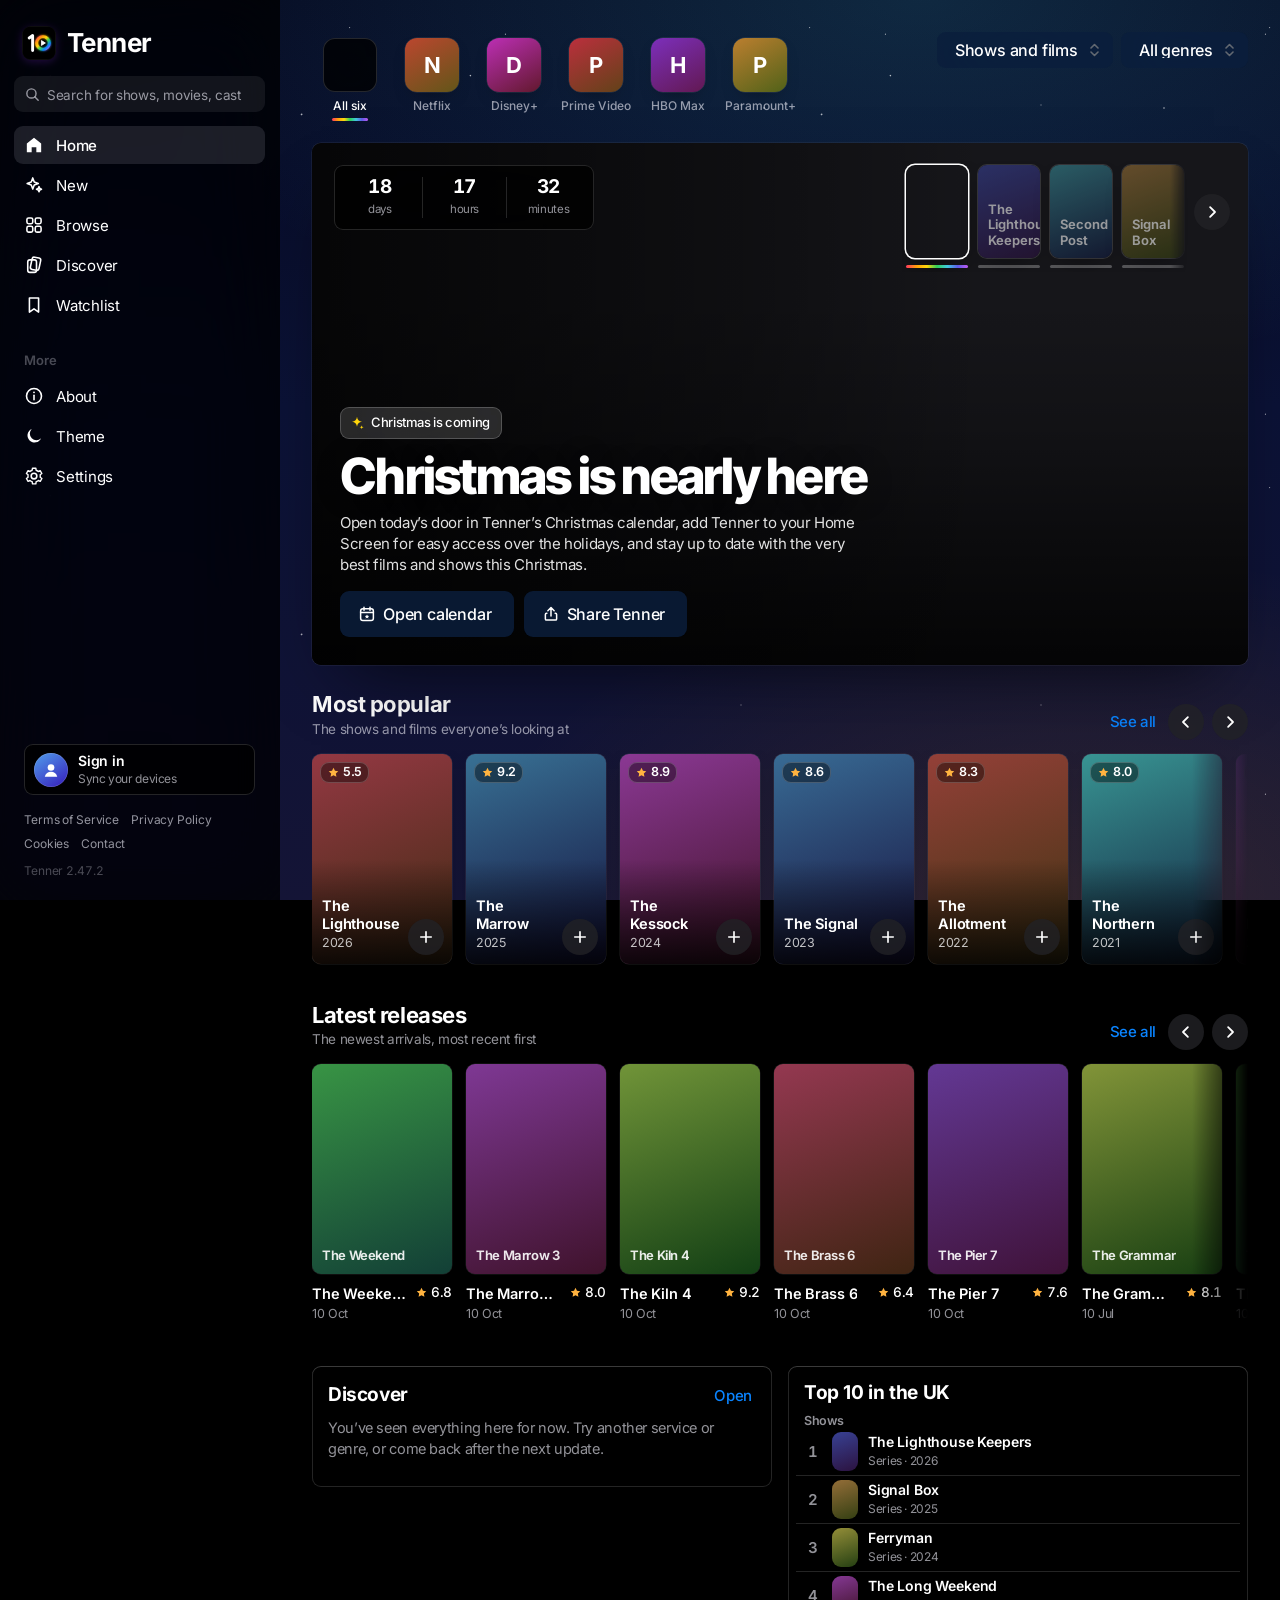
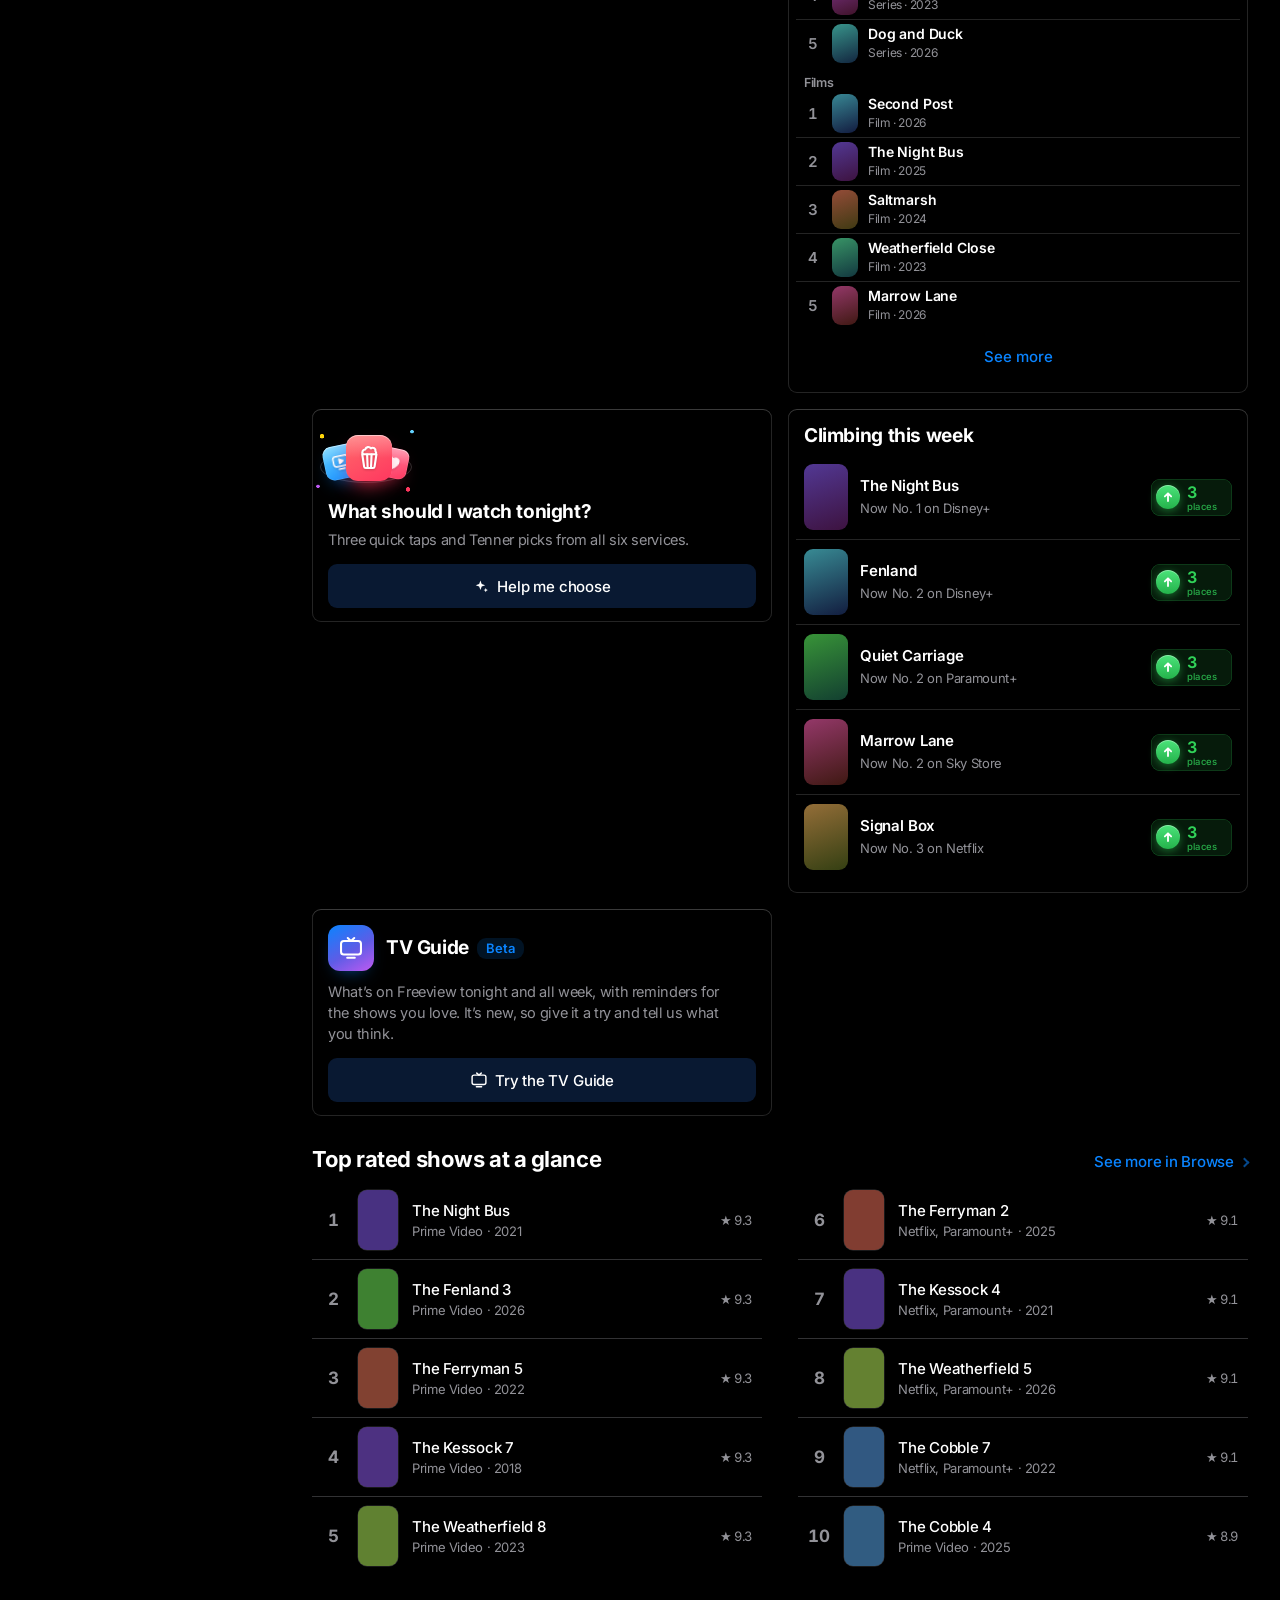
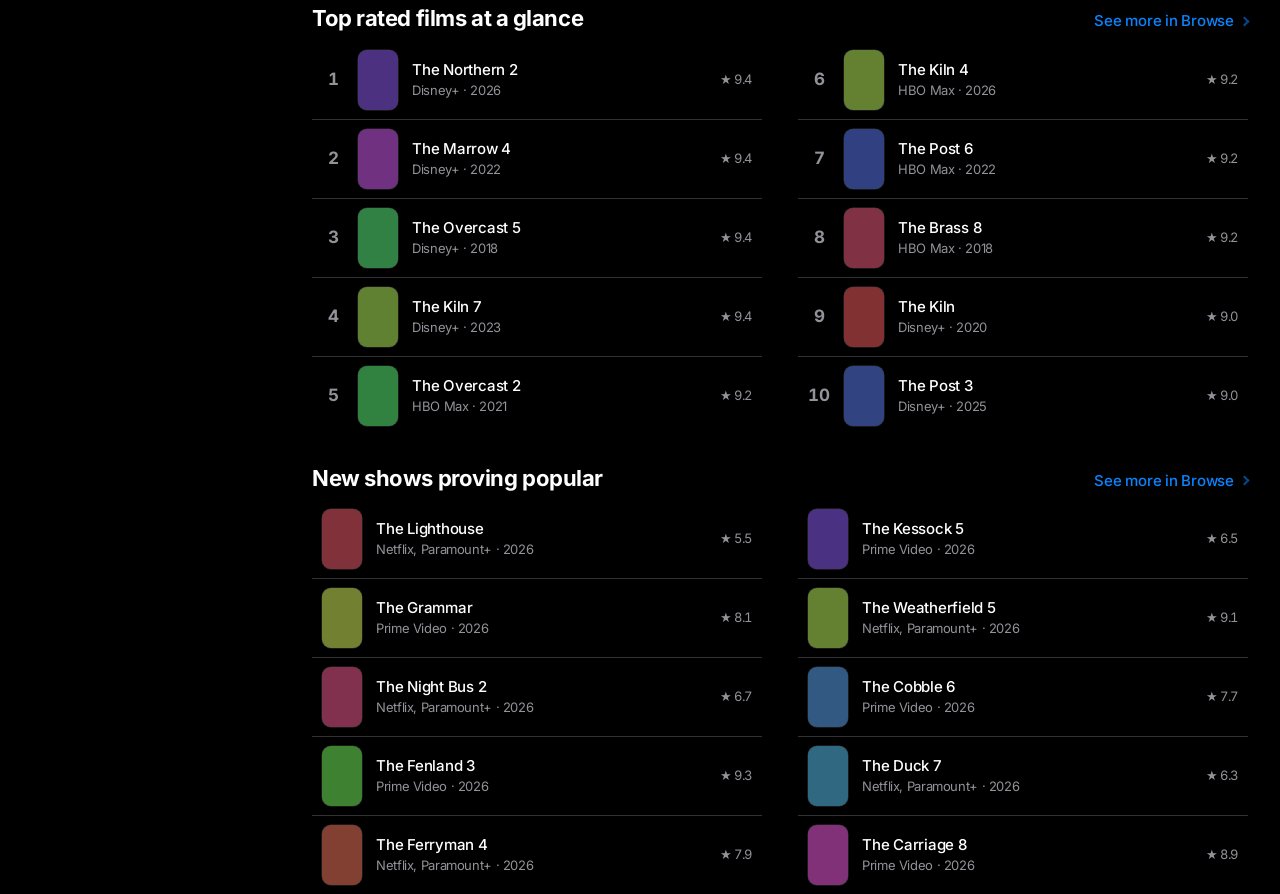
==== site/index.html @ f2df8041 "New shows proving popular: no rank numbers, since it isn't a Top 10 (2.47.2) Co-Authored-By: Claude " ====
<!doctype html>
<html lang="en-GB">
<head>
  <meta charset="utf-8">
  <meta name="viewport" content="width=device-width, initial-scale=1, viewport-fit=cover">
  <title>Tenner</title>
  <meta name="description" content="The UK's top 10 shows and films right now on Netflix, Disney+, Prime Video, HBO Max, Paramount+ and Apple TV. Updated every hour.">
  <meta name="theme-color" content="#ffffff" media="(prefers-color-scheme: light)">
  <meta name="theme-color" content="#000000" media="(prefers-color-scheme: dark)">
  <link rel="icon" href="favicon.ico" sizes="48x48">
  <link rel="icon" href="icon-96.png" type="image/png" sizes="96x96">
  <link rel="icon" href="favicon.svg" type="image/svg+xml">
  <link rel="apple-touch-icon" href="apple-touch-icon.png">
  <link rel="manifest" href="manifest.webmanifest">
  <link rel="search" type="application/opensearchdescription+xml" title="Tenner" href="opensearch.xml">
  <!-- pages start loading as you point at a link (Chrome and Edge): just the page, nothing runs until you click -->
  <script type="speculationrules">{"prefetch":[{"source":"document","where":{"and":[{"href_matches":"/*"},{"not":{"href_matches":"/t/*"}},{"not":{"selector_matches":"[target], [download]"}}]},"eagerness":"moderate"}]}</script>
  <meta name="apple-mobile-web-app-title" content="Tenner">
  <meta name="apple-mobile-web-app-capable" content="yes">
  <meta name="mobile-web-app-capable" content="yes">
  <meta name="apple-mobile-web-app-status-bar-style" content="black-translucent">
  <link rel="preconnect" href="https://image.tmdb.org">
  <link rel="preconnect" href="https://tenner-api.danseacroft.workers.dev" crossorigin>
  <script>/* Apple devices draw Tenner in their own San Francisco, so Inter is fetched early only everywhere else */
  if(!/Mac|iPhone|iPad|iPod/.test(navigator.platform))["inter-latin","inter-tight-latin"].forEach(function(f){var l=document.createElement("link");l.rel="preload";l.as="font";l.type="font/woff2";l.crossOrigin="";l.href="fonts/"+f+".woff2";document.head.appendChild(l)});</script>

  <!-- Link previews in WhatsApp, iMessage, Messenger etc. -->
  <meta property="og:type" content="website">
  <meta property="og:site_name" content="Tenner">
  <meta property="og:title" content="Tenner: your top ten, every hour">
  <meta property="og:description" content="The UK's top 10 shows and films on Netflix, Disney+, Prime Video, HBO Max, Paramount+ and Apple TV.">
  <meta property="og:url" content="https://tenner.stream/">
  <meta property="og:image" content="https://tenner.stream/og.jpg">
  <meta property="og:image:width" content="1200">
  <meta property="og:image:height" content="630">
  <meta name="twitter:card" content="summary_large_image">

  <script>/* Night is the default; Day or Auto only when chosen */
  function tnTheme(t){var r=document.documentElement;if(t==="auto")r.removeAttribute("data-theme");else r.setAttribute("data-theme",t);
    var c=t==="auto"?null:(t==="light"?"#ffffff":"#000000");document.querySelectorAll('meta[name="theme-color"]').forEach(function(m){if(!m.dataset.c)m.dataset.c=m.content;m.content=c||m.dataset.c;});}
  try{var a=JSON.parse(localStorage.getItem("tenner-account")||"null");if(a&&!a.picture&&a.hue!=null&&a.hue!=210)document.documentElement.style.setProperty("--menu","hsl("+a.hue+" 72% 56%)")}catch(e){}
  try{var t=localStorage.getItem("tenner-theme");tnTheme(t==="light"||t==="auto"?t:"dark")}catch(e){tnTheme("dark")}
  try{if(!(JSON.parse(localStorage.getItem("tenner-settings")||"{}").anim)||matchMedia("(prefers-reduced-motion: reduce)").matches)document.documentElement.classList.add("still")}catch(e){document.documentElement.classList.add("still")}
  addEventListener("pagereveal",function(e){if(e.viewTransition&&document.documentElement.classList.contains("still")){e.viewTransition.ready.catch(function(){});e.viewTransition.skipTransition()}});</script>
  <link rel="stylesheet" href="styles.css?v=2.47.2">
  <link rel="stylesheet" href="home.css?v=2.47.2">
  <link rel="stylesheet" href="advent.css?v=2.47.2">
</head>
<body class="home">
  <a class="skip" href="#main">Skip to the page</a>

  <!-- the bar at the top: the logo, the tabs (a floating bar at the bottom on phones) and the round button -->
  <div class="top-row">
    <div class="top-brand">
      <a class="lt-logo" href="./" aria-label="Tenner, home"><img src="logo.svg" alt="" width="36" height="36"></a>
      <span class="brand-name">Tenner</span>
    </div>
    <nav class="tabbar" aria-label="Pages"><div class="tabs" role="tablist" id="tabs"><span class="tab-ind" id="tabInd" aria-hidden="true"></span>
      <button type="button" role="tab" data-tab="home" aria-selected="true" tabindex="0">
        <svg class="i-o" viewBox="0 0 24 24" aria-hidden="true"><path d="M4 10.4 12 4l8 6.4V20h-5v-5.6H9V20H4z"/></svg>
        <svg class="i-f" viewBox="0 0 24 24" aria-hidden="true"><path class="solid" d="M3.4 10.2 12 3.3l8.6 6.9V20.6h-5.8v-5.8H9.2v5.8H3.4z"/></svg>
        <span>Home</span></button>
      <button type="button" role="tab" data-tab="new" aria-selected="false" tabindex="-1">
        <svg class="i-o" viewBox="0 0 24 24" aria-hidden="true"><path d="M10.5 3.5l1.8 4.9 4.9 1.8-4.9 1.8-1.8 4.9-1.8-4.9-4.9-1.8 4.9-1.8z"/><path d="M18 14l.9 2.1L21 17l-2.1.9L18 20l-.9-2.1L15 17l2.1-.9z"/></svg>
        <svg class="i-f" viewBox="0 0 24 24" aria-hidden="true"><path class="solid" d="M10.5 2.5l2.1 5.4 5.4 2.1-5.4 2.1-2.1 5.4-2.1-5.4L3 10l5.4-2.1z"/><path class="solid" d="M18 13.5l1.1 2.4 2.4 1.1-2.4 1.1L18 20.5l-1.1-2.4-2.4-1.1 2.4-1.1z"/></svg>
        <span>New</span></button>
      <button type="button" role="tab" data-tab="browse" aria-selected="false" tabindex="-1">
        <svg class="i-o" viewBox="0 0 24 24" aria-hidden="true"><rect x="3.5" y="3.5" width="7" height="7" rx="2"/><rect x="13.5" y="3.5" width="7" height="7" rx="2"/><rect x="3.5" y="13.5" width="7" height="7" rx="2"/><rect x="13.5" y="13.5" width="7" height="7" rx="2"/></svg>
        <svg class="i-f" viewBox="0 0 24 24" aria-hidden="true"><rect class="solid" x="3" y="3" width="8" height="8" rx="2.2"/><rect class="solid" x="13" y="3" width="8" height="8" rx="2.2"/><rect class="solid" x="3" y="13" width="8" height="8" rx="2.2"/><rect class="solid" x="13" y="13" width="8" height="8" rx="2.2"/></svg>
        <span>Browse</span></button>
      <button type="button" role="tab" data-tab="discover" aria-selected="false" tabindex="-1">
        <svg class="i-o" viewBox="0 0 24 24" aria-hidden="true"><rect x="8.6" y="3" width="10.5" height="15" rx="2.6" transform="rotate(12 13.85 10.5)"/><rect x="4.5" y="5.8" width="10.5" height="15" rx="2.6"/></svg>
        <svg class="i-f" viewBox="0 0 24 24" aria-hidden="true"><rect class="solid" x="8.6" y="3" width="10.5" height="15" rx="2.6" transform="rotate(12 13.85 10.5)" opacity=".45"/><rect class="solid" x="4.2" y="5.5" width="11" height="15.6" rx="2.8"/></svg>
        <span>Discover</span></button>
      <button type="button" role="tab" data-tab="watchlist" aria-selected="false" tabindex="-1">
        <svg class="i-o" viewBox="0 0 24 24" aria-hidden="true"><path d="M6.5 3.5h11v17L12 16.6 6.5 20.5z"/></svg>
        <svg class="i-f" viewBox="0 0 24 24" aria-hidden="true"><path class="solid" d="M6 3h12v18.4l-6-4.2-6 4.2z"/></svg>
        <span>Watchlist</span></button>
    </div></nav>
    <h2 class="side-h" id="sideMore">More</h2>
    <a class="side-about" href="about.html"><svg viewBox="0 0 24 24" aria-hidden="true"><circle cx="12" cy="12" r="9" fill="none" stroke="currentColor" stroke-width="1.9"/><path d="M12 11v5.5" fill="none" stroke="currentColor" stroke-width="1.9" stroke-linecap="round"/><circle cx="12" cy="7.6" r="1.1" fill="currentColor"/></svg><span>About</span></a>
    <div class="top-act">
      <a class="tb-btn tb-about tb-settings" href="settings.html" aria-label="Settings" title="Settings"><svg viewBox="0 0 24 24" aria-hidden="true"><path d="M12 8.6a3.4 3.4 0 1 0 0 6.8 3.4 3.4 0 0 0 0-6.8z" fill="none" stroke="currentColor" stroke-width="1.9"/><path d="M19.4 13.5a7.6 7.6 0 0 0 0-3l2-1.5-2-3.4-2.3 1a7.6 7.6 0 0 0-2.6-1.5L14.2 2.6h-4l-.4 2.5A7.6 7.6 0 0 0 7.2 6.6l-2.3-1-2 3.4 2 1.5a7.6 7.6 0 0 0 0 3l-2 1.5 2 3.4 2.3-1a7.6 7.6 0 0 0 2.6 1.5l.4 2.5h4l.4-2.5a7.6 7.6 0 0 0 2.6-1.5l2.3 1 2-3.4z" fill="none" stroke="currentColor" stroke-width="1.7" stroke-linejoin="round"/></svg></a>
      <a class="tb-btn tb-about" href="about.html" aria-label="About Tenner" title="About"><svg viewBox="0 0 24 24" aria-hidden="true"><circle cx="12" cy="12" r="9" fill="none" stroke="currentColor" stroke-width="2"/><path d="M12 11v5.5" stroke="currentColor" stroke-width="2.2" stroke-linecap="round"/><circle cx="12" cy="7.6" r="1.3" fill="currentColor"/></svg></a>
      <button type="button" class="tb-btn" id="thBtn" aria-haspopup="menu" aria-controls="thPop" aria-expanded="false" aria-label="Theme" title="Theme"><span id="thIc" style="display:contents"></span></button>
    </div>
    <a class="side-about side-settings" href="settings.html"><svg viewBox="0 0 24 24" aria-hidden="true"><path d="M12 8.6a3.4 3.4 0 1 0 0 6.8 3.4 3.4 0 0 0 0-6.8z" fill="none" stroke="currentColor" stroke-width="1.9"/><path d="M19.4 13.5a7.6 7.6 0 0 0 0-3l2-1.5-2-3.4-2.3 1a7.6 7.6 0 0 0-2.6-1.5L14.2 2.6h-4l-.4 2.5A7.6 7.6 0 0 0 7.2 6.6l-2.3-1-2 3.4 2 1.5a7.6 7.6 0 0 0 0 3l-2 1.5 2 3.4 2.3-1a7.6 7.6 0 0 0 2.6 1.5l.4 2.5h4l.4-2.5a7.6 7.6 0 0 0 2.6-1.5l2.3 1 2-3.4z" fill="none" stroke="currentColor" stroke-width="1.7" stroke-linejoin="round"/></svg><span>Settings</span></a>
    <div class="side-links" aria-label="Site information">
      <a class="side-link" href="legal.html#terms">Terms of Service</a>
      <a class="side-link" href="legal.html#privacy">Privacy Policy</a>
      <a class="side-link" href="legal.html#cookies">Cookies</a>
      <a class="side-link" href="contact.html">Contact</a>
      <span class="side-ver">Tenner 2.47.2</span>
    </div>
  </div>

  <div class="tb-pop th-pop" id="thPop" role="menu" aria-labelledby="thH" popover>
    <div class="tb-head"><h2 id="thH">Theme</h2></div>
    <div class="th-list"><button type="button" role="menuitemradio" data-mode="auto" aria-checked="false"><i><svg viewBox="0 0 24 24" aria-hidden="true"><circle cx="12" cy="12" r="8.6" fill="none" stroke="currentColor" stroke-width="2.2"/><path d="M12 3.4a8.6 8.6 0 0 1 0 17.2z" fill="currentColor"/></svg></i><span><b>Auto</b><small>Follows your device</small></span><em aria-hidden="true"></em></button><button type="button" role="menuitemradio" data-mode="light" aria-checked="false"><i><svg class="ic-sun" viewBox="0 0 24 24" fill="none" stroke="currentColor" stroke-width="2.3" stroke-linecap="round" aria-hidden="true"><circle cx="12" cy="12" r="4.2"/><path d="M12 2v2.4M12 19.6V22M4.2 4.2l1.7 1.7M18.1 18.1l1.7 1.7M2 12h2.4M19.6 12H22M4.2 19.8l1.7-1.7M18.1 5.9l1.7-1.7"/></svg></i><span><b>Day</b><small>Light all the time</small></span><em aria-hidden="true"></em></button><button type="button" role="menuitemradio" data-mode="dark" aria-checked="false"><i><svg class="ic-moon" viewBox="0 0 24 24" fill="currentColor" aria-hidden="true"><path d="M20.5 14.7A8.5 8.5 0 1 1 9.3 3.5a7 7 0 0 0 11.2 11.2Z"/></svg></i><span><b>Night</b><small>Dark all the time</small></span><em aria-hidden="true"></em></button></div>
  </div>


  <main id="main" class="bx" tabindex="-1">
    <!-- the artwork's colours run on under the sidebar (Apple's background extension) and glow softly behind the page -->
    <div class="bd-ext" id="bdExt" aria-hidden="true"></div>
    <div class="bx-amb" id="bxAmb" aria-hidden="true"></div>
    <header class="bx-hd">
      <h1 class="bx-h">Home</h1>
      <nav class="bx-rail" id="bxRail" aria-label="Services"></nav>
      <div class="bx-dds">
        <label class="dd dd-kind" id="bxKindDD" data-filter="Shows or films"><span class="dd-l" id="bxKindL">Shows and films</span><span class="dd-chev" aria-hidden="true"></span>
          <select id="bxKind" aria-label="Shows, films or both"><option value="both">Shows and films</option><option value="tv">Shows</option><option value="movie">Films</option></select></label>
        <label class="dd dd-kind" id="bxGenDD" data-filter="Genre"><span class="dd-l" id="bxGenL">All genres</span><span class="dd-chev" aria-hidden="true"></span>
          <select id="bxGen" aria-label="Genre"><option value="">All genres</option></select></label>
      </div>
    </header>
    <div class="bx-grid">
      <div class="bx-main" id="bxMain">
        <section class="bx-hero sk" id="bxHero" aria-roledescription="carousel" aria-label="Top of the charts"></section>
        <div id="bxRows"><div class="bx-sk-row" aria-hidden="true"><i></i><i></i><i></i></div></div>
      </div>
      <aside class="bx-side" id="bxSide" aria-label="For you"></aside>
    </div>
  </main>

  <div id="toast" class="toast" role="status" aria-live="polite" hidden></div>

  <script src="shell.js?v=2.47.2" defer></script>
  <script src="links.js?v=2.47.2" defer></script>
  <script src="sheet.js?v=2.47.2" defer></script>
  <script src="person.js?v=2.47.2" defer></script>
  <script src="tonight.js?v=2.47.2" defer></script>
  <script src="advent.js?v=2.47.2" defer></script>
  <script src="home.js?v=2.47.2" defer></script>
</body>
</html>
---- site/styles.css ----
/* Tenner: one stylesheet for every page (Browse and About add their own on top).
   Apple's feel throughout: San Francisco (Inter where it's missing), bold large titles, Liquid Glass bars, one pill
   button family, posters shown whole, and neon rainbow ranks. Nothing animates at rest, so an idle page costs nothing. */

/* ============================================================ tokens */
@font-face { font-family: "Inter"; font-style: normal; font-weight: 100 900; font-display: swap; src: url(fonts/inter-latin.woff2) format("woff2"); }
@font-face { font-family: "Inter Tight"; font-style: normal; font-weight: 100 900; font-display: swap; src: url(fonts/inter-tight-latin.woff2) format("woff2"); }

:root {
  --bg: #ffffff; --bg2: #f2f2f7; --card: #ffffff;
  --fill: rgba(120, 120, 128, .12); --fill-strong: rgba(120, 120, 128, .2);
  --label: #000000; --label2: rgba(60, 60, 67, .62); --label3: rgba(60, 60, 67, .36); --sep: rgba(60, 60, 67, .2);
  --accent: #007aff; --green: #28a745; --gold: #c27c00;
  --shadow: 0 10px 30px rgba(0, 0, 0, .14), 0 2px 6px rgba(0, 0, 0, .08);
  --cover-shadow: 0 0 0 .5px rgba(0, 0, 0, .1), 0 6px 18px -8px rgba(0, 0, 0, .3);
  /* the neon ranks */
  --num-glass: rgba(255, 255, 255, .4); --num-glass-top: rgba(255, 255, 255, .62); --aura: .32; --core: .95;
  /* the glass shell and the wash of colour behind every page */
  --amb1: rgba(0, 122, 255, .11); --amb2: rgba(255, 55, 95, .07); --amb3: rgba(191, 90, 242, .07);
  --glass: rgba(255, 255, 255, .64);
  --pill: rgba(118, 118, 128, .14);
  --ease-spring: cubic-bezier(.3, 1.25, .4, 1); --ease-out: cubic-bezier(.2, .8, .2, 1);

  --font: -apple-system, BlinkMacSystemFont, "SF Pro Text", "Inter", "Segoe UI", Roboto, "Helvetica Neue", Arial, sans-serif;
  --font-display: -apple-system, BlinkMacSystemFont, "SF Pro Display", "Inter Tight", "Inter", "Segoe UI", Roboto, "Helvetica Neue", Arial, sans-serif;
  --gutter: max(20px, env(safe-area-inset-left, 0px)); --gutter-r: max(20px, env(safe-area-inset-right, 0px));
  --max: 1560px; --page-left: auto;   /* every page: the homepage's width, and on computers its place beside the sidebar */
  --radius: 9px; --r: 9px;   /* --r: the one corner for every button, box, bar, card and poster */
  /* the frosted control material every button and control shares: a blurred translucent fill, a hairline edge and a
     soft top highlight (no shadow), on softly rounded rectangles */
  --frost: rgba(255, 255, 255, .55); --frost-on: #ffffff; --frost-edge: rgba(60, 60, 67, .18); --frost-hi: rgba(255, 255, 255, .6);
  --frost-line: inset 0 0 0 .5px var(--frost-edge), inset 0 1px 0 var(--frost-hi);
  /* glass buttons: a see-through fill with a thin light rim (by day: milky white with a soft grey rim) */
  --gl-fill: rgba(255, 255, 255, .62); --gl-hover: rgba(255, 255, 255, .85); --gl-rim: rgba(60, 60, 67, .16);
  --frost-blur: blur(14px) saturate(180%);
  /* sheets (the title sheet, My services, the Theme card, Browse's filters on phones): one frosted glass */
  --sheet-bg: color-mix(in srgb, var(--bg) 62%, transparent); --sheet-blur: blur(28px) saturate(180%);
  --r-ctl: var(--r);
  /* every pop-up menu's up-and-down chevron (the .dd buttons and the native <select>s), as on iOS and the Mac */
  --pop-chev: url("data:image/svg+xml,%3Csvg xmlns='http://www.w3.org/2000/svg' viewBox='0 0 9 14'%3E%3Cpath d='M1 5l3.5-3.5L8 5M1 9l3.5 3.5L8 9' fill='none' stroke='%23888' stroke-width='1.6' stroke-linecap='round' stroke-linejoin='round'/%3E%3C/svg%3E");
  color-scheme: light;
}
@media (prefers-color-scheme: dark) {
  :root:not([data-theme="light"]) {
    --bg: #000000; --bg2: #1c1c1e; --card: #1c1c1e;
    --fill: rgba(118, 118, 128, .24); --fill-strong: rgba(118, 118, 128, .36);
    --label: #ffffff; --label2: rgba(235, 235, 245, .62); --label3: rgba(235, 235, 245, .3); --sep: rgba(84, 84, 88, .6);
    --accent: #0a84ff; --green: #30d158; --gold: #ffb340;
    --shadow: 0 10px 30px rgba(0, 0, 0, .6);
    --cover-shadow: 0 0 0 .5px rgba(255, 255, 255, .12), 0 6px 18px -8px rgba(0, 0, 0, .55);
    --num-glass: rgba(0, 0, 0, .5); --num-glass-top: rgba(40, 40, 46, .38); --aura: .45;
    --amb1: rgba(10, 132, 255, .24); --amb2: rgba(255, 55, 95, .1); --amb3: rgba(191, 90, 242, .16);
    --glass: rgba(32, 32, 36, .58);
    --pill: rgba(118, 118, 128, .28);
    --frost: rgba(40, 40, 46, .42); --frost-on: rgba(255, 255, 255, .16); --frost-edge: rgba(255, 255, 255, .16); --frost-hi: rgba(255, 255, 255, .08);
    --gl-fill: rgba(255, 255, 255, .13); --gl-hover: rgba(255, 255, 255, .2); --gl-rim: rgba(255, 255, 255, .2);
    color-scheme: dark;
  }
}
:root[data-theme="dark"] {
  --bg: #000000; --bg2: #1c1c1e; --card: #1c1c1e;
  --fill: rgba(118, 118, 128, .24); --fill-strong: rgba(118, 118, 128, .36);
  --label: #ffffff; --label2: rgba(235, 235, 245, .62); --label3: rgba(235, 235, 245, .3); --sep: rgba(84, 84, 88, .6);
  --accent: #0a84ff; --green: #30d158; --gold: #ffb340;
  --shadow: 0 10px 30px rgba(0, 0, 0, .6);
  --cover-shadow: 0 0 0 .5px rgba(255, 255, 255, .12), 0 6px 18px -8px rgba(0, 0, 0, .55);
  --num-glass: rgba(0, 0, 0, .5); --num-glass-top: rgba(40, 40, 46, .38); --aura: .45;
  --amb1: rgba(10, 132, 255, .24); --amb2: rgba(255, 55, 95, .1); --amb3: rgba(191, 90, 242, .16);
  --glass: rgba(32, 32, 36, .58);
  --pill: rgba(118, 118, 128, .28);
  --frost: rgba(40, 40, 46, .42); --frost-on: rgba(255, 255, 255, .16); --frost-edge: rgba(255, 255, 255, .16); --frost-hi: rgba(255, 255, 255, .08);
  --gl-fill: rgba(255, 255, 255, .13); --gl-hover: rgba(255, 255, 255, .2); --gl-rim: rgba(255, 255, 255, .2);
  color-scheme: dark;
}


/* ============================================================ base */
* { box-sizing: border-box; }
html {
  -webkit-text-size-adjust: 100%; scroll-padding-top: 84px; overflow-x: clip;
  -webkit-font-smoothing: antialiased; -moz-osx-font-smoothing: grayscale; text-rendering: optimizeLegibility; font-optical-sizing: auto;
}
body {
  margin: 0; overflow-x: clip; isolation: isolate; background: var(--bg); color: var(--label);
  font: 400 17px/1.47 var(--font); letter-spacing: -.022em; font-feature-settings: "kern";
}
/* a soft wash of colour behind everything, so the page feels lit from above */
body::before {
  content: ""; position: fixed; z-index: -1; left: -10vw; right: -10vw; top: -20vh; height: 95vh; pointer-events: none;
  background: radial-gradient(55% 55% at 18% 18%, var(--amb1), transparent 70%), radial-gradient(40% 45% at 92% 6%, var(--amb2), transparent 72%), radial-gradient(60% 50% at 62% 48%, var(--amb3), transparent 75%);
}
a { color: var(--accent); text-decoration: none; }
a:hover { text-decoration: underline; }
img { display: block; max-width: 100%; }
[hidden] { display: none !important; }
.defs { position: absolute; width: 0; height: 0; overflow: hidden; }
.skip { position: absolute; left: -999px; }
.skip:focus { left: 16px; top: 8px; z-index: 30; }
:focus-visible { outline: 3px solid color-mix(in srgb, var(--accent) 55%, transparent); outline-offset: 2px; }
main:focus { outline: none; }
::selection { background: color-mix(in srgb, var(--accent) 28%, transparent); }
.page-title { margin-top: 14px; }
.wrap { max-width: var(--max); margin: 0 auto 0 var(--page-left); padding-left: var(--gutter); padding-right: var(--gutter-r); }

/* ============================================================ one button family */
.btn {
  display: inline-flex; align-items: center; justify-content: center; gap: 7px;
  height: 36px; padding: 0 16px; border: 0; border-radius: var(--r);
  font: 600 15px/1 var(--font); letter-spacing: -.016em; white-space: nowrap;
  color: var(--label); background: transparent; cursor: pointer; text-decoration: none;
  transition: background-color .18s, color .18s, transform .45s var(--ease-spring);
  -webkit-tap-highlight-color: transparent;
}
.btn:hover { text-decoration: none; }
.btn:active { transform: scale(.95); }
.btn-tinted { background: var(--frost); box-shadow: var(--frost-line); -webkit-backdrop-filter: var(--frost-blur); backdrop-filter: var(--frost-blur); }

/* ============================================================ the shell: Liquid Glass
   A bar that floats at the top (logo, the tabs, the round Theme button), with the tabs floating at the bottom on phones
   as in iOS. From 1000px wide it becomes the Apple Music sidebar (further down). */
.top-row {
  position: sticky; top: 0; z-index: 49; display: grid; grid-template-columns: minmax(0, 1fr) auto minmax(0, 1fr); align-items: center; gap: 16px;
  max-width: var(--max); margin: 0 auto; padding: calc(env(safe-area-inset-top, 0px) + 6px) var(--gutter-r) 6px var(--gutter); pointer-events: none;
  view-transition-name: topbar;   /* it stays put while the page crossfades */
}
.top-row > * { position: relative; z-index: 1; animation: riseIn .6s var(--ease-out) both; }
/* once the page scrolls, iOS's scroll edge: the page fades into the page colour under the bar, with no line where it stops.
   A soft gradient only, no blur: Safari clips a blur to the bar's own box (the bar is a backdrop root, as it has a
   view-transition-name), which drew a hard line across the page right under the menu button. */
.top-row::before {
  content: ""; position: absolute; z-index: 0; left: -50vw; right: -50vw; top: 0; bottom: -26px; pointer-events: none; opacity: 0; transition: opacity .3s ease;
  background: linear-gradient(to bottom, color-mix(in srgb, var(--bg) 94%, transparent) 38%, color-mix(in srgb, var(--bg) 72%, transparent) 62%, color-mix(in srgb, var(--bg) 30%, transparent) 84%, transparent);
}
.scrolled .top-row::before { opacity: 1; }
/* the page's own title slides into the bar in place of "Tenner" once its large title has scrolled away (iOS) */
.top-brand { position: relative; }
.bar-title { position: absolute; left: 46px; right: 0; overflow: hidden; text-overflow: ellipsis; white-space: nowrap;
  font: 600 1.06rem/1.2 var(--font); letter-spacing: -.01em; color: var(--label); opacity: 0; translate: 0 8px; pointer-events: none;
  transition: opacity .25s ease, translate .35s var(--ease-out); }
.brand-name { transition: opacity .2s ease, translate .3s var(--ease-out); }
.title-in .bar-title { opacity: 1; translate: 0 0; }
.title-in .brand-name { opacity: 0; translate: 0 -8px; }
.top-brand { display: flex; align-items: center; gap: 10px; pointer-events: auto; min-width: 0; }
.lt-logo { display: block; width: 36px; height: 36px; border-radius: var(--r); flex: none; box-shadow: 0 2px 8px rgba(120, 40, 200, .28); }
.lt-logo img { width: 36px; height: 36px; }
.brand-name { font: 600 1.2rem/1 var(--font); letter-spacing: -.01em; color: var(--label); }
.top-act {
  justify-self: end; display: flex; align-items: center; pointer-events: auto; min-width: 0; gap: 2px; padding: 3px; border-radius: var(--r);
  background: var(--frost); -webkit-backdrop-filter: var(--frost-blur); backdrop-filter: var(--frost-blur); box-shadow: var(--frost-line);
}
.tb-btn {
  position: relative; flex: none; display: grid; place-items: center; width: 40px; height: 40px; padding: 0; border: 0; border-radius: var(--r);
  appearance: none; background: none; cursor: pointer; touch-action: manipulation; color: var(--label);
}
.tb-btn::after { content: ""; position: absolute; inset: -3px; }
.tb-btn:focus-visible { outline: 2px solid var(--accent); outline-offset: 2px; }
.tb-btn[aria-expanded="true"] { background: color-mix(in srgb, var(--accent) 16%, transparent); color: var(--accent); }
@media (hover: hover) { .tb-btn:not([aria-expanded="true"]):hover { background: var(--pill); } }
.tb-btn svg { width: 21px; height: 21px; }
.th-wrap { position: relative; display: grid; }
.th-sel { position: absolute; inset: 0; width: 100%; height: 100%; opacity: 0; font-size: 16px; border: 0; appearance: none; cursor: pointer; }
.th-wrap:has(.th-sel:focus-visible) .tb-btn { outline: 2px solid var(--accent); outline-offset: 2px; }
a.tb-btn:hover { text-decoration: none; }
/* --menu: the menu links' colour; your account's colour when you've picked one (shell.js), else the accent */
.tb-about[aria-current] { color: var(--menu, var(--accent)); }

/* the tabs: a capsule of glass with an even specular rim and a soft shadow below; the chosen tab sits under a pill of
   lighter glass that glides (and squashes a little) as it moves, inset evenly so the two shapes stay concentric */
.tabbar { display: flex; align-items: center; gap: 10px; pointer-events: auto; transition: opacity .25s ease, transform .35s var(--ease-out); }
.tabs {
  position: relative; isolation: isolate; display: flex; padding: 4px; border-radius: var(--r);
  background: var(--glass); -webkit-backdrop-filter: blur(24px) saturate(190%); backdrop-filter: blur(24px) saturate(190%);
  box-shadow: 0 10px 30px rgba(0, 0, 0, .18), 0 2px 6px rgba(0, 0, 0, .08);
}
.tabs::before {
  content: ""; position: absolute; inset: 0; border-radius: inherit; padding: 1px; pointer-events: none; z-index: 2;
  background: linear-gradient(to bottom, rgba(255, 255, 255, .75), rgba(255, 255, 255, .18) 45%, rgba(255, 255, 255, .1) 70%, rgba(255, 255, 255, .32));
  -webkit-mask: linear-gradient(#000 0 0) content-box, linear-gradient(#000 0 0); -webkit-mask-composite: xor;
  mask: linear-gradient(#000 0 0) content-box exclude, linear-gradient(#000 0 0);
}
.tabs button {
  position: relative; z-index: 1; appearance: none; border: 0; background: none; display: flex; align-items: center; gap: 7px; height: 36px; padding: 0 16px;
  border-radius: var(--r); font: 600 15px/1 var(--font); letter-spacing: -.016em; color: var(--label); cursor: pointer; touch-action: manipulation;
  -webkit-tap-highlight-color: transparent;
}
.tabs button svg { display: block; width: 18px; height: 18px; flex: none; fill: none; stroke: currentColor; stroke-width: 1.9; stroke-linecap: round; stroke-linejoin: round; }
/* tablets and small laptops (the floating bar at the top): tighter tabs and just the logo, so all of them fit */
@media (min-width: 720px) and (max-width: 999px) {
  .tabs button { padding: 0 9px; gap: 5px; font-size: 14px; }
  .top-brand .brand-name { display: none; }
}
.tabs button[aria-selected="true"] { color: var(--menu, var(--accent)); }
.tabs button:focus-visible { outline: 2px solid var(--accent); outline-offset: -2px; }
@media (hover: hover) { .tabs button[aria-selected="false"]:hover { color: var(--menu, var(--accent)); } }
.tab-ind {
  position: absolute; z-index: 0; left: 0; top: 4px; bottom: 4px; width: 0; border-radius: var(--r); transform-origin: center; pointer-events: none;
  background: color-mix(in srgb, var(--pill) 100%, rgba(255, 255, 255, .1)); box-shadow: inset 0 .5px 0 rgba(255, 255, 255, .45), inset 0 0 0 .5px rgba(255, 255, 255, .12);
}
@media (prefers-color-scheme: dark) {
  :root:not([data-theme="light"]) .tabs { box-shadow: 0 12px 34px rgba(0, 0, 0, .55), 0 2px 6px rgba(0, 0, 0, .3); }
  :root:not([data-theme="light"]) .tabs::before { background: linear-gradient(to bottom, rgba(255, 255, 255, .34), rgba(255, 255, 255, .08) 45%, rgba(255, 255, 255, .05) 70%, rgba(255, 255, 255, .14)); }
  :root:not([data-theme="light"]) .tab-ind { background: rgba(255, 255, 255, .12); box-shadow: inset 0 .5px 0 rgba(255, 255, 255, .22); }
}
:root[data-theme="dark"] .tabs { box-shadow: 0 12px 34px rgba(0, 0, 0, .55), 0 2px 6px rgba(0, 0, 0, .3); }
:root[data-theme="dark"] .tabs::before { background: linear-gradient(to bottom, rgba(255, 255, 255, .34), rgba(255, 255, 255, .08) 45%, rgba(255, 255, 255, .05) 70%, rgba(255, 255, 255, .14)); }
:root[data-theme="dark"] .tab-ind { background: rgba(255, 255, 255, .12); box-shadow: inset 0 .5px 0 rgba(255, 255, 255, .22); }
/* outline symbols at rest, filled for the chosen tab */
.tabs .i-f { display: none; }
.tabs [aria-selected="true"] .i-o { display: none; }
.tabs [aria-selected="true"] .i-f { display: block; }
.tabs .i-f .solid { fill: currentColor; stroke: none; }
/* Liquid Glass answers a touch by swelling slightly and lighting up, rather than shrinking */
.tabs button:active, .tb-btn:active { transform: scale(1.08); filter: brightness(1.12); }
.tabs button, .tb-btn { transition: transform .35s var(--ease-spring), filter .2s ease, color .3s ease, background-color .2s ease; }

/* phones: the tab bar floats at the bottom of the screen, as in iOS */
@media (max-width: 719px) {
  .top-row { grid-template-columns: minmax(0, 1fr) auto; }
  .top-row > .tabbar {
    position: fixed; z-index: 2; left: 0; right: 0; bottom: calc(env(safe-area-inset-bottom, 0px) + 12px); justify-content: center; gap: 10px;
    padding: 0 max(14px, env(safe-area-inset-left, 0px)); pointer-events: none;
  }
  .tabbar > * { pointer-events: auto; }
  .tabs { flex: 1; max-width: 340px; padding: 5px; }
  .tab-ind { top: 5px; bottom: 5px; }
  .tabs button { flex: 1; flex-direction: column; justify-content: center; height: 54px; padding: 2px 6px 0; gap: 4px; font-size: 11px; font-weight: 600; }
  .tabs button svg { width: 25px; height: 25px; stroke-width: 1.8; }
  body { padding-bottom: calc(112px + env(safe-area-inset-bottom, 0px)); }   /* the end of every page clears the floating tab bar */
  .toast { bottom: calc(96px + env(safe-area-inset-bottom, 0px)); }
}

/* the Theme card that drops from the round button: Auto, Day or Night */
.tb-pop {
  position: fixed; inset: auto; margin: 0; border: 0; z-index: 65; box-sizing: border-box; width: min(300px, calc(100vw - 24px)); overflow-y: auto; overscroll-behavior: contain; max-height: calc(100dvh - 90px);
  border-radius: var(--r); padding: 18px 18px 12px; color: var(--label);
  background: var(--sheet-bg); -webkit-backdrop-filter: var(--sheet-blur); backdrop-filter: var(--sheet-blur);
  box-shadow: 0 24px 60px rgba(0, 0, 0, .22);
  transform-origin: var(--tb-o, top right); animation: tbDrop .5s cubic-bezier(.34, 1.45, .5, 1) both;
}
.tb-pop:focus { outline: 0; }
@keyframes tbDrop { 0% { opacity: 0; transform: translateY(-10px) scale(.6); filter: blur(4px); } 55% { opacity: 1; filter: blur(0); } 100% { transform: none; } }
.tb-pop > * { animation: tbRise .45s cubic-bezier(.2, .85, .25, 1) both; animation-delay: calc(70ms + var(--i, 0) * 40ms); }
@keyframes tbRise { from { opacity: 0; transform: translateY(10px); } }
.tb-btn[aria-expanded="true"] .ic-sun { animation: tbSpin .7s cubic-bezier(.3, 1.4, .5, 1) both; }
@keyframes tbSpin { from { transform: rotate(-90deg) scale(.7); } }
.tb-btn[aria-expanded="true"] .ic-moon { transform-origin: 60% 60%; animation: tbRock .7s cubic-bezier(.3, 1.4, .5, 1) both; }
@keyframes tbRock { 30% { transform: rotate(-24deg); } 65% { transform: rotate(10deg); } }
.tb-head { display: flex; align-items: center; justify-content: space-between; gap: 12px; margin: 0 0 12px; }
.tb-pop h2 { margin: 0; font: 700 1.5rem/1.15 var(--font); letter-spacing: .004em; }
.th-list { display: grid; gap: 2px; margin: 0 -8px; }
.th-list button { display: flex; align-items: center; gap: 12px; width: 100%; padding: 8px; border: 0; border-radius: var(--r); background: none; color: var(--label); text-align: left; font: inherit; cursor: pointer; }
@media (hover: hover) { .th-list button:hover { background: var(--fill); } }
.th-list button:focus-visible { outline: 2px solid var(--accent); outline-offset: -2px; }
.th-list i { flex: none; display: grid; place-items: center; width: 36px; height: 36px; border-radius: 50%; background: var(--fill-strong); }
.th-list i svg { width: 18px; height: 18px; }
.th-list span { flex: 1; display: grid; gap: 2px; }
.th-list b { font-weight: 600; font-size: 16px; }
.th-list small { color: var(--label2); font-size: 13px; }
.th-list em { flex: none; width: 20px; height: 20px; border-radius: 50%; box-shadow: inset 0 0 0 2px var(--label3); }
.th-list [aria-checked="true"] em { box-shadow: inset 0 0 0 6px var(--accent); }

/* Tenner's keynote gradient: one phrase in a headline, pink to purple to blue (people love it; keep it to one phrase per page) */
.grad { font-style: normal; background: linear-gradient(100deg, #ff375f 0%, #bf5af2 55%, #0a84ff 100%); -webkit-background-clip: text; background-clip: text; color: transparent;
  -webkit-box-decoration-break: clone; box-decoration-break: clone; padding-bottom: .06em; }
@media (forced-colors: active) { .grad { background: none; color: CanvasText; } }
.large-title { margin: 14px 0 4px; font: 700 clamp(32px, 5vw, 48px)/1.1 var(--font-display); letter-spacing: -.008em; text-wrap: balance; }
.lede { margin: 0; color: var(--label2); font-size: 17px; letter-spacing: -.022em; max-width: 60ch; }
.lede b { color: var(--label); font-weight: 600; }
.sub { display: flex; flex-wrap: wrap; align-items: center; gap: 6px 14px; margin: 0; font-size: 16px; letter-spacing: -.022em; }
#lede { display: inline-flex; align-items: center; gap: 7px; }
/* "Updated … ago": a quiet text button; tap it to check for a newer chart */
.updated {
  display: inline-flex; align-items: center; gap: 7px; margin: 0; padding: 0; border: 0; border-radius: var(--r); background: none; cursor: pointer;
  color: var(--label2); font: 500 15px/1.3 var(--font); letter-spacing: -.016em; position: relative;
}
@media (hover: hover) { .updated:hover { color: var(--label); } }
.updated::after { content: ""; position: absolute; inset: -12px -8px; }   
/* no movement on this row, so Share stays pinned in its corner */
@keyframes fadeOnly { from { opacity: 0; } }
@keyframes ping { 0% { transform: scale(.5); opacity: .7; } 80%, 100% { transform: scale(1.4); opacity: 0; } }
/* only while checking */
@keyframes busy { 50% { transform: scale(.5); opacity: .5; } }
#ago.swap { display: inline-block; animation: agoSwap .5s var(--ease-out); }
@keyframes agoSwap { from { opacity: 0; transform: translateY(6px); filter: blur(3px); } }

.controls { display: flex; flex-wrap: wrap; align-items: center; gap: 10px; margin-top: 12px; }
.segmented { position: relative; isolation: isolate; touch-action: pan-y;
  display: inline-grid; grid-auto-flow: column; grid-auto-columns: 1fr; flex: none; height: 36px; padding: 3px; border-radius: var(--r);
  background: var(--frost); box-shadow: var(--frost-line); -webkit-backdrop-filter: var(--frost-blur); backdrop-filter: var(--frost-blur); }
.segmented button {
  position: relative; z-index: 1;
  font: 600 14px/1 var(--font); letter-spacing: -.016em; color: var(--label2); background: none; border: 0; border-radius: var(--r); padding: 0 16px; min-width: 72px; cursor: pointer;
  transition: background-color .25s ease, color .25s ease, box-shadow .25s ease;
}
/* the thumb: one frosted tile that slides between the options (and can be dragged, like an iOS switch's knob) */
.segmented button[aria-checked="true"] { color: var(--label); }
.seg-thumb {
  position: absolute; z-index: 0; left: 0; top: 3px; bottom: 3px; width: 0; border-radius: var(--r); pointer-events: none;
  background: var(--frost-on); box-shadow: inset 0 0 0 .5px var(--frost-edge);
  transition: scale .3s var(--ease-spring), filter .2s ease;
}
.seg-thumb.held { scale: 1.06; filter: brightness(1.06); }   /* held: it swells a touch, as the iOS knob does */
.segmented button:focus-visible { outline: 2px solid var(--accent); outline-offset: -2px; }

/* the poster rows' fading edges animate these lengths; a service with no logo gets a glyph on Tenner's colours */
@property --fl { syntax: "<length>"; inherits: true; initial-value: 0px; }
@property --fr { syntax: "<length>"; inherits: true; initial-value: 0px; }

/* Shows / Films / Both: a pop-up button (the macOS / iOS way) over the browser's own picker, a native <select> */
.dd {
  position: relative; display: inline-flex; align-items: center; gap: 9px; min-width: 210px; height: 36px; padding: 0 14px 0 6px; border: 0; border-radius: var(--r); cursor: pointer;
  color: var(--label); font: 600 15px/1 var(--font); letter-spacing: -.016em; white-space: nowrap; -webkit-tap-highlight-color: transparent;
  background: var(--frost); -webkit-backdrop-filter: var(--frost-blur); backdrop-filter: var(--frost-blur); box-shadow: var(--frost-line);
  transition: transform .35s var(--ease-spring), background-color .2s ease;
}
@media (hover: hover) { .dd:hover { background: color-mix(in srgb, var(--frost) 60%, var(--fill-strong)); } }
.dd:active { transform: scale(1.03); }
/* the native picker sits invisibly over the button: a click opens the system's own list */
.dd select { position: absolute; inset: 0; width: 100%; height: 100%; opacity: 0; font-size: 16px; appearance: none; border: 0; cursor: pointer; }
.dd:has(select:focus-visible) { outline: 2px solid var(--accent); outline-offset: 2px; }
.dd-l { flex: 1; min-width: 0; overflow: hidden; text-overflow: ellipsis; text-align: left; }
/* the pop-up button's double chevron, as on a Mac */
.dd-chev { flex: none; width: 9px; height: 14px; margin-left: 2px; opacity: .55;
  background: no-repeat center / 9px 14px var(--pop-chev); }
/* a compact capsule, its width just its words, right above the services link */
.dd-kind { min-width: 0; height: 36px; padding: 0 14px 0 18px; gap: 10px; font: 600 16px/1 var(--font); letter-spacing: -.02em; }
.dd-kind .dd-chev { opacity: .7; }
@media (min-width: 561px) { .controls { flex-direction: column; align-items: flex-start; gap: 2px; } }

@media (max-width: 560px) {
  .controls { gap: 10px; flex-wrap: nowrap; align-items: center; }
  #kindDD { flex: none; height: 40px; }
}
   /* the smallest phones: it still fits beside the menu */

.notice { margin: 12px 0 0; padding: 12px 16px; border-radius: var(--r); background: color-mix(in srgb, var(--accent) 12%, transparent); font-size: 15px; }
.chart { min-width: 0; padding-top: 6px; }

/* phones: page titles at the iOS Large Title size (34pt bold) */
@media (max-width: 560px) {
  .large-title { font-size: 34px; line-height: 1.12; margin-top: 10px; }
    .lede, .sub { font-size: 15px; }
  .updated { flex: none; }
  .segmented button { min-width: 0; padding: 0 12px; }
  .notice { font-size: 14px; padding: 10px 14px; }
}

.posters {
  list-style: none; margin: 0; padding: 30px var(--col) 10px;
  display: grid; grid-auto-flow: column; grid-auto-columns: var(--cw); gap: 22px;
  overflow-x: auto; overscroll-behavior-x: contain; scroll-snap-type: x mandatory; scrollbar-width: none; scroll-padding-inline: var(--col);
}
.posters::-webkit-scrollbar { display: none; }
@keyframes cardIn { from { opacity: 0; transform: translateY(26px) scale(.94); } }

/* each rank is a neon sign in four layers: a soft aura, a glassy body, the rainbow tube with bloom, a white-hot core */
.num { position: absolute; top: -14px; left: -12px; width: 156px; height: 112px; overflow: visible; pointer-events: none; z-index: 1; transition: transform .5s var(--ease-spring); }
.num text { font: 800 96px var(--font-display); letter-spacing: -.025em; font-variant-numeric: tabular-nums; paint-order: stroke; }
.num .aura { opacity: var(--aura); transition: opacity .4s ease; }
.num .glass { fill: url(#glassFill); }
.cover img, .cover .ph { width: 100%; height: auto; aspect-ratio: 2 / 3; object-fit: contain; background: var(--fill); }
.ph { display: grid; align-content: end; padding: 18px; color: #fff; font: 700 25px/1.05 var(--font); letter-spacing: -.03em; text-wrap: balance; }
.star { color: var(--gold); font-weight: 600; }


/* the row melts into the screen edges, the way Apple's own apps do it:
   1. the posters fade out along a smootherstep curve (no visible start or end to the ramp), and
   2. above them, six stacked layers of glass whose blur doubles towards the edge, each masked to its own band,
      so the frosting deepens gradually instead of starting as a strip.
   Each edge glides away when you reach that end of the row. */
.posters {
  --fl: var(--edge); --fr: var(--edge);
  -webkit-mask-image: linear-gradient(to right, rgb(0 0 0 / 0.0000) calc(var(--fl) * 0.0000), rgb(0 0 0 / 0.0051) calc(var(--fl) * 0.0833), rgb(0 0 0 / 0.0355) calc(var(--fl) * 0.1667), rgb(0 0 0 / 0.1035) calc(var(--fl) * 0.2500), rgb(0 0 0 / 0.2099) calc(var(--fl) * 0.3333), rgb(0 0 0 / 0.3466) calc(var(--fl) * 0.4167), rgb(0 0 0 / 0.5000) calc(var(--fl) * 0.5000), rgb(0 0 0 / 0.6534) calc(var(--fl) * 0.5833), rgb(0 0 0 / 0.7901) calc(var(--fl) * 0.6667), rgb(0 0 0 / 0.8965) calc(var(--fl) * 0.7500), rgb(0 0 0 / 0.9645) calc(var(--fl) * 0.8333), rgb(0 0 0 / 0.9949) calc(var(--fl) * 0.9167), rgb(0 0 0 / 1.0000) calc(var(--fl) * 1.0000), rgb(0 0 0 / 1.0000) calc(100% - var(--fr) * 1.0000), rgb(0 0 0 / 0.9949) calc(100% - var(--fr) * 0.9167), rgb(0 0 0 / 0.9645) calc(100% - var(--fr) * 0.8333), rgb(0 0 0 / 0.8965) calc(100% - var(--fr) * 0.7500), rgb(0 0 0 / 0.7901) calc(100% - var(--fr) * 0.6667), rgb(0 0 0 / 0.6534) calc(100% - var(--fr) * 0.5833), rgb(0 0 0 / 0.5000) calc(100% - var(--fr) * 0.5000), rgb(0 0 0 / 0.3466) calc(100% - var(--fr) * 0.4167), rgb(0 0 0 / 0.2099) calc(100% - var(--fr) * 0.3333), rgb(0 0 0 / 0.1035) calc(100% - var(--fr) * 0.2500), rgb(0 0 0 / 0.0355) calc(100% - var(--fr) * 0.1667), rgb(0 0 0 / 0.0051) calc(100% - var(--fr) * 0.0833), rgb(0 0 0 / 0.0000) calc(100% - var(--fr) * 0.0000));
  mask-image: linear-gradient(to right, rgb(0 0 0 / 0.0000) calc(var(--fl) * 0.0000), rgb(0 0 0 / 0.0051) calc(var(--fl) * 0.0833), rgb(0 0 0 / 0.0355) calc(var(--fl) * 0.1667), rgb(0 0 0 / 0.1035) calc(var(--fl) * 0.2500), rgb(0 0 0 / 0.2099) calc(var(--fl) * 0.3333), rgb(0 0 0 / 0.3466) calc(var(--fl) * 0.4167), rgb(0 0 0 / 0.5000) calc(var(--fl) * 0.5000), rgb(0 0 0 / 0.6534) calc(var(--fl) * 0.5833), rgb(0 0 0 / 0.7901) calc(var(--fl) * 0.6667), rgb(0 0 0 / 0.8965) calc(var(--fl) * 0.7500), rgb(0 0 0 / 0.9645) calc(var(--fl) * 0.8333), rgb(0 0 0 / 0.9949) calc(var(--fl) * 0.9167), rgb(0 0 0 / 1.0000) calc(var(--fl) * 1.0000), rgb(0 0 0 / 1.0000) calc(100% - var(--fr) * 1.0000), rgb(0 0 0 / 0.9949) calc(100% - var(--fr) * 0.9167), rgb(0 0 0 / 0.9645) calc(100% - var(--fr) * 0.8333), rgb(0 0 0 / 0.8965) calc(100% - var(--fr) * 0.7500), rgb(0 0 0 / 0.7901) calc(100% - var(--fr) * 0.6667), rgb(0 0 0 / 0.6534) calc(100% - var(--fr) * 0.5833), rgb(0 0 0 / 0.5000) calc(100% - var(--fr) * 0.5000), rgb(0 0 0 / 0.3466) calc(100% - var(--fr) * 0.4167), rgb(0 0 0 / 0.2099) calc(100% - var(--fr) * 0.3333), rgb(0 0 0 / 0.1035) calc(100% - var(--fr) * 0.2500), rgb(0 0 0 / 0.0355) calc(100% - var(--fr) * 0.1667), rgb(0 0 0 / 0.0051) calc(100% - var(--fr) * 0.0833), rgb(0 0 0 / 0.0000) calc(100% - var(--fr) * 0.0000));
  transition: --fl .6s var(--ease-out), --fr .6s var(--ease-out);
}
.edge { position: absolute; z-index: 2; top: -28px; bottom: -28px; width: var(--edge);   /* a little past the row, fading out top and bottom: no hard line */
  pointer-events: none; transition: opacity .6s var(--ease-out), translate .7s var(--ease-spring); }
.edge.l { left: 0; --to: left; }
.edge.r { right: 0; --to: right; }
.edge i { position: absolute; inset: 0; }
.edge i:nth-child(1) { -webkit-backdrop-filter: blur(0.6px); backdrop-filter: blur(0.6px); -webkit-mask-image: linear-gradient(to var(--to), transparent 0.00%, #000 14.29%, #000 28.57%, transparent 42.86%), linear-gradient(to bottom, transparent 0%, #000 16%, #000 84%, transparent 100%); -webkit-mask-composite: source-in; mask-image: linear-gradient(to var(--to), transparent 0.00%, #000 14.29%, #000 28.57%, transparent 42.86%), linear-gradient(to bottom, transparent 0%, #000 16%, #000 84%, transparent 100%); mask-composite: intersect; }
.edge i:nth-child(2) { -webkit-backdrop-filter: blur(1.4px); backdrop-filter: blur(1.4px); -webkit-mask-image: linear-gradient(to var(--to), transparent 14.29%, #000 28.57%, #000 42.86%, transparent 57.14%), linear-gradient(to bottom, transparent 0%, #000 16%, #000 84%, transparent 100%); -webkit-mask-composite: source-in; mask-image: linear-gradient(to var(--to), transparent 14.29%, #000 28.57%, #000 42.86%, transparent 57.14%), linear-gradient(to bottom, transparent 0%, #000 16%, #000 84%, transparent 100%); mask-composite: intersect; }
.edge i:nth-child(3) { -webkit-backdrop-filter: blur(3px); backdrop-filter: blur(3px); -webkit-mask-image: linear-gradient(to var(--to), transparent 28.57%, #000 42.86%, #000 57.14%, transparent 71.43%), linear-gradient(to bottom, transparent 0%, #000 16%, #000 84%, transparent 100%); -webkit-mask-composite: source-in; mask-image: linear-gradient(to var(--to), transparent 28.57%, #000 42.86%, #000 57.14%, transparent 71.43%), linear-gradient(to bottom, transparent 0%, #000 16%, #000 84%, transparent 100%); mask-composite: intersect; }
.edge i:nth-child(4) { -webkit-backdrop-filter: blur(6px); backdrop-filter: blur(6px); -webkit-mask-image: linear-gradient(to var(--to), transparent 42.86%, #000 57.14%, #000 71.43%, transparent 85.71%), linear-gradient(to bottom, transparent 0%, #000 16%, #000 84%, transparent 100%); -webkit-mask-composite: source-in; mask-image: linear-gradient(to var(--to), transparent 42.86%, #000 57.14%, #000 71.43%, transparent 85.71%), linear-gradient(to bottom, transparent 0%, #000 16%, #000 84%, transparent 100%); mask-composite: intersect; }
.edge i:nth-child(5) { -webkit-backdrop-filter: blur(11px); backdrop-filter: blur(11px); -webkit-mask-image: linear-gradient(to var(--to), transparent 57.14%, #000 71.43%, #000 85.71%, transparent 100.00%), linear-gradient(to bottom, transparent 0%, #000 16%, #000 84%, transparent 100%); -webkit-mask-composite: source-in; mask-image: linear-gradient(to var(--to), transparent 57.14%, #000 71.43%, #000 85.71%, transparent 100.00%), linear-gradient(to bottom, transparent 0%, #000 16%, #000 84%, transparent 100%); mask-composite: intersect; }
.edge i:nth-child(6) { -webkit-backdrop-filter: blur(18px); backdrop-filter: blur(18px); -webkit-mask-image: linear-gradient(to var(--to), transparent 71.43%, #000 85.71%), linear-gradient(to bottom, transparent 0%, #000 16%, #000 84%, transparent 100%); -webkit-mask-composite: source-in; mask-image: linear-gradient(to var(--to), transparent 71.43%, #000 85.71%), linear-gradient(to bottom, transparent 0%, #000 16%, #000 84%, transparent 100%); mask-composite: intersect; }

/* drag to scroll with a mouse: grab, fling, and it settles on a card */
@media (hover: hover) and (pointer: fine) { .posters { cursor: grab; } }
.posters.dragging { cursor: grabbing; scroll-snap-type: none; user-select: none; }
.posters.dragging a { pointer-events: none; }

@media (max-width: 560px) {
    .edge i:nth-child(odd) { display: none; }   /* three layers are plenty on a phone, and cheaper to scroll */
  .posters { gap: 16px; padding-top: 26px; }
    .num { width: 118px; height: 85px; top: -10px; left: -9px; }
  .ph { font-size: 18px; padding: 12px; }
}
@media (prefers-reduced-transparency: reduce) { .edge { display: none; } }

/* ============================================================ computers: the hero, the Sky / Apple TV way
   The chart's top title as a big backdrop on the right of the page, melting into it on the left and at the bottom;
   the page header and the hero's words run down the faded part, and the page carries on below as normal. */
.backdrop, .bd-ext, .hero { display: none; }
@media (min-width: 1000px) {
  main { position: relative; isolation: isolate; }
  .backdrop {
    /* pinned to the window: it stays put while the page scrolls up over it */
    display: block; position: fixed; z-index: -1; top: 0; right: 0; width: min(calc((100vw - var(--side, 0px)) * .84), var(--max)); height: clamp(640px, 94vh, 1000px); pointer-events: none; overflow: hidden;
    /* two fades multiplied together: in from the left, out towards the bottom, both on soft curves so neither edge shows */
    -webkit-mask-image: linear-gradient(to right, transparent 0%, rgba(0, 0, 0, .12) 10%, rgba(0, 0, 0, .42) 22%, rgba(0, 0, 0, .78) 36%, #000 50%),
                        linear-gradient(to bottom, #000 0%, #000 42%, rgba(0, 0, 0, .7) 60%, rgba(0, 0, 0, .3) 78%, transparent 100%);
    -webkit-mask-composite: source-in;
    mask-image: linear-gradient(to right, transparent 0%, rgba(0, 0, 0, .12) 10%, rgba(0, 0, 0, .42) 22%, rgba(0, 0, 0, .78) 36%, #000 50%),
                linear-gradient(to bottom, #000 0%, #000 42%, rgba(0, 0, 0, .7) 60%, rgba(0, 0, 0, .3) 78%, transparent 100%);
    mask-composite: intersect;
  }
  /* as the page scrolls up over it, the picture dims, so the posters and lists stay easy to read (scroll-linked, no script) */
  @supports (animation-timeline: scroll()) {
    .backdrop { animation: bdDim linear both; animation-timeline: scroll(root); animation-range: 0 80vh; }
    @keyframes bdDim { to { opacity: .32; } }
  }
  /* Apple's background extension: the artwork, mirrored and heavily blurred, runs on under the glass sidebar, so the
     sidebar takes on the colours of what's showing. It fades out down the sidebar and dims with the backdrop. */
  .bd-ext { display: block; position: fixed; z-index: 49; top: 0; left: 0; width: var(--side); height: clamp(640px, 94vh, 1000px); overflow: hidden; pointer-events: none;
    -webkit-mask-image: linear-gradient(to bottom, #000 30%, transparent); mask-image: linear-gradient(to bottom, #000 30%, transparent); }
  .bd-ext .bd-l { transform: scaleX(-1) scale(1.3); transform-origin: center; object-position: left 20%; filter: blur(34px) saturate(1.5); opacity: .9; }
  @supports (animation-timeline: scroll()) { .bd-ext { animation: bdDim linear both; animation-timeline: scroll(root); animation-range: 0 80vh; } }
  .bd-l { position: absolute; inset: 0; width: 100%; height: 100%; object-fit: cover; object-position: center 20%; opacity: 0; transition: opacity .6s var(--ease-out); }
  .bd-l.in { opacity: 1; }

  /* the Apple TV hero: a tall stage with the words at the bottom left, over the faded part of the artwork; arrows at
     either side, dots under the buttons and a pause button at the bottom right. A steady height, so nothing jumps as
     titles change. */
  .hero { position: relative; display: flex; flex-direction: column; justify-content: flex-end; min-height: clamp(360px, calc(94vh - 390px), 620px);
    margin: 0 calc(-1 * var(--gutter-r)) 0 calc(-1 * var(--gutter)); padding: 16px 76px 22px; }
  /* a soft shade of the page's own colour behind the words, so they read on any artwork; no edge, it melts like the fade */
  /* closest-side: the glow reaches nothing exactly at its box's edges, so it can never be cut off into a line */
  .hero::before { content: ""; position: absolute; z-index: -1; left: -14%; right: 22%; top: -6%; bottom: -30%; pointer-events: none;
    background: radial-gradient(closest-side, color-mix(in srgb, var(--bg) 58%, transparent) 0%, color-mix(in srgb, var(--bg) 40%, transparent) 38%, color-mix(in srgb, var(--bg) 14%, transparent) 70%, transparent 100%); }
                        .h-cta {
    display: inline-flex; align-items: center; justify-content: center; gap: 12px; width: min(300px, 100%); height: 64px; border-radius: var(--r);
    background: color-mix(in srgb, var(--label) 82%, transparent); color: var(--bg); font: 600 21px/1 var(--font); letter-spacing: -.02em;
    -webkit-backdrop-filter: blur(20px) saturate(1.6); backdrop-filter: blur(20px) saturate(1.6); box-shadow: 0 10px 30px rgba(0, 0, 0, .18);
    transition: transform .4s var(--ease-spring), background-color .2s ease, filter .1s ease;
  }
  .h-cta svg { width: 20px; height: 20px; color: inherit; }
  .h-cta:hover { text-decoration: none; background: var(--label); }
  .h-cta:active { transform: scale(.96); }
  .h-cta:focus-visible, .h-add:focus-visible, .h-arrow:focus-visible, .h-pause:focus-visible { outline: 3px solid var(--accent); outline-offset: 3px; }
                                          }

.row-h { margin: 32px 0 12px; font: 700 22px/1.2 var(--font); letter-spacing: -.008em; }
.row-h a { color: var(--label); display: inline-flex; align-items: center; gap: 6px; padding-block: 8px; margin-block: -8px; }   /* a 44pt tap, the same look */
.row-h a:hover { text-decoration: none; color: var(--accent); }
.chev { width: 9px; height: 9px; border-right: 2.4px solid currentColor; border-bottom: 2.4px solid currentColor; transform: rotate(-45deg); opacity: .55; margin-left: 2px; }
.row-hd { display: flex; align-items: baseline; justify-content: space-between; gap: 16px; margin: 32px 0 12px; }
.row-hd .row-h { margin: 0; }
.see-all { display: inline-flex; align-items: center; gap: 5px; flex: none; font-size: 15px; font-weight: 500; letter-spacing: -.016em; padding-block: 11px; margin-block: -11px; }
.see-all .chev { width: 7px; height: 7px; border-width: 0 2px 2px 0; }


/* the ten in columns; the hover fills the row exactly, edge to edge between its dividing lines */
.cl { list-style: none; margin: 0; padding: 0; display: grid; grid-template-columns: repeat(2, minmax(0, 1fr)); grid-template-rows: repeat(5, auto); grid-auto-flow: column; column-gap: 36px; }
.cl li { border-top: .5px solid var(--sep); transition: background-color .15s ease; }
.cl li:nth-child(5n + 1) { border-top: 0; }
/* the row you point at frosts over: a faint milky glass, so it shows even on a plain page, square-cornered */
@media (hover: hover) { .cl li:hover { background: color-mix(in srgb, color-mix(in srgb, var(--bg) 60%, var(--label)) 9%, transparent); -webkit-backdrop-filter: blur(14px) saturate(1.4); backdrop-filter: blur(14px) saturate(1.4); } }
.cl a { display: flex; align-items: center; gap: 14px; padding: 9px 10px; color: inherit; }
.cl a:hover { text-decoration: none; }
.cl-n { width: 22px; flex: none; display: grid; justify-items: center; gap: 3px; font: 700 17px/1 var(--font); color: var(--label2); font-variant-numeric: tabular-nums; }
.cl img, .cl-ph { width: 40px; height: 60px; flex: none; object-fit: cover; border-radius: var(--r); box-shadow: 0 0 0 .5px var(--sep); }
.cl-t { flex: 1; min-width: 0; display: grid; }
.cl-t b { font-weight: 500; font-size: 15px; letter-spacing: -.016em; white-space: nowrap; overflow: hidden; text-overflow: ellipsis; }
.cl-t small { font-size: 13px; color: var(--label2); white-space: nowrap; overflow: hidden; text-overflow: ellipsis; }
.cl-r { flex: none; font-size: 13px; color: var(--label2); font-variant-numeric: tabular-nums; }
/* movement since about a day ago: green up, red down, blue for new entries */
.mv { font: 700 11px/1 var(--font); letter-spacing: 0; font-variant-numeric: tabular-nums; white-space: nowrap; }
.mv.up { color: var(--green); }
.mv.down { color: #ff3b30; }
.mv.new { color: var(--accent); font-size: 9.5px; letter-spacing: .04em; }
.mv.same { color: var(--label3); font-weight: 600; }
.cl-n .mv { font-size: 10px; }
.cl-n .mv.new { font-size: 8.5px; }

/* New This Week, as a row of posters */
.nr {
  list-style: none; margin: 0 calc(-1 * var(--gutter-r)) 0 calc(-1 * var(--gutter)); padding: 0 var(--gutter-r) 6px var(--gutter);
  display: grid; grid-auto-flow: column; grid-auto-columns: 148px; gap: 16px; overflow-x: auto; scroll-snap-type: x mandatory; scrollbar-width: none; scroll-padding-left: var(--gutter);
}
.nr::-webkit-scrollbar { display: none; }
.nr li { scroll-snap-align: start; min-width: 0; }
.nr a, .nr li > span { display: grid; gap: 2px; color: inherit; }
.nr a:hover { text-decoration: none; }
.nr-art { position: relative; display: block; margin-bottom: 8px; border-radius: var(--r); overflow: hidden; background: var(--fill); box-shadow: 0 0 0 .5px var(--sep), 0 6px 16px -8px rgba(0, 0, 0, .5); transition: translate .35s var(--ease-out); }
.nr-art > img:first-child, .nr-art > .ph { display: block; width: 100%; aspect-ratio: 2 / 3; height: auto; object-fit: cover; }
.nr-art > .ph { font-size: 16px; padding: 10px; }
.nr b { font-weight: 500; font-size: 14px; letter-spacing: -.016em; white-space: nowrap; overflow: hidden; text-overflow: ellipsis; }
.nr small { font-size: 12px; color: var(--label2); }
@media (hover: hover) { .nr a:hover .nr-art { translate: 0 -3px; } }

@media (max-width: 640px) {
  .cl { grid-template-columns: minmax(0, 1fr); grid-template-rows: none; grid-auto-flow: row; }
  .cl li:nth-child(5n + 1) { border-top: .5px solid var(--sep); }
  .cl li:first-child { border-top: 0; }
  .row-h { margin-top: 26px; font-size: 20px; }
  .row-hd { margin-top: 26px; }
  .see-all { font-size: 14px; }
  .nr { grid-auto-columns: 124px; gap: 12px; }
}

/* ============================================================ New This Week: the week on the charts, then releases day by day */
.group { margin: 20px 0 0; animation: riseIn .6s var(--ease-out) both; }
.group:nth-of-type(2) { animation-delay: .05s; } .group:nth-of-type(3) { animation-delay: .1s; }
.group:nth-of-type(4) { animation-delay: .15s; } .group:nth-of-type(n+5) { animation-delay: .2s; }
.group h2 { margin: 0 0 6px; font: 700 17px/1.3 var(--font); color: var(--label); letter-spacing: -.015em; }
/* each day: the homepage's chart list (.cl), in rows, with the service's logo and (coming soon) Add to Calendar */
.nw-cl { grid-template-rows: none; grid-auto-flow: row; }
.nw-cl li { display: flex; align-items: center; border-top: .5px solid var(--sep) !important; }
.nw-cl li:nth-child(-n + 2) { border-top: 0 !important; }
@media (max-width: 640px) { .nw-cl li:nth-child(2) { border-top: .5px solid var(--sep) !important; } }
.nw-cl li > a, .nw-cl .nw-row { flex: 1; min-width: 0; display: flex; align-items: center; gap: 14px; padding: 9px 10px; color: inherit; }
.nw-cl .nw-logo { width: 26px; height: 26px; flex: none; border-radius: var(--r); box-shadow: 0 0 0 .5px var(--sep); }
.nw-cl .cal-add { margin-right: 6px; }
.group h2.today { color: var(--accent); }
/* New This Week: links down to Coming soon and Leaving soon, their headings, and the Add to Calendar button */
.nw-jumps { display: flex; gap: 18px; margin: 10px 0 0; }
.nw-jump { display: inline-flex; align-items: center; gap: 6px; padding: 8px 0; font-size: 15px; font-weight: 500; letter-spacing: -.016em; }
.nw-jump .chev { width: 7px; height: 7px; border-width: 0 2px 2px 0; transform: rotate(45deg); margin-top: -3px; }
.wk { scroll-margin-top: 80px; }
.nw-none { margin: 0; color: var(--label2); }
.nw-cl .mv { flex: none; font-size: 13px; }
.cal-add { flex: none; display: grid; place-items: center; width: 36px; height: 36px; padding: 0; border: 0; border-radius: 50%; cursor: pointer; color: var(--accent);
  background: color-mix(in srgb, var(--accent) 12%, transparent); -webkit-tap-highlight-color: transparent; transition: transform .3s var(--ease-spring), background-color .2s ease; }
.cal-add svg { width: 20px; height: 20px; }
.cal-add:active { transform: scale(.92); }
@media (hover: hover) { .cal-add:hover { background: color-mix(in srgb, var(--accent) 20%, transparent); } }
.cal-add:focus-visible { outline: 2px solid var(--accent); outline-offset: 2px; }
/* the homepage's "What should I watch tonight?" card, and its three-step picker */
.tn-card { display: flex; align-items: center; gap: 18px; margin: 24px 0 0; padding: 18px 20px; border-radius: var(--r); position: relative; overflow: hidden;
  background: linear-gradient(120deg, rgba(191, 90, 242, .12), rgba(10, 132, 255, .08) 60%, transparent), color-mix(in srgb, var(--bg) 22%, transparent);
  -webkit-backdrop-filter: blur(24px) saturate(1.6); backdrop-filter: blur(24px) saturate(1.6); }
.tn-c-art { position: relative; flex: none; width: 76px; height: 64px; }
.tn-c-art .tn-fl { position: absolute; }
.tn-c1 { left: 0; top: 0; width: 34px; --r: -12deg; }
.tn-c2 { right: 0; top: 2px; width: 30px; --r: 12deg; }
.tn-c3 { left: 54%; top: 16px; width: 46px; translate: -50% 0; }
.tn-c-copy { flex: 1; min-width: 0; }
.tn-card h2 { margin: 0; font: 700 21px/1.2 var(--font); letter-spacing: -.015em; }
.tn-card p { margin: 4px 0 0; font-size: 14.5px; color: var(--label2); }
.tn-card .btn { flex: none; box-shadow: 0 1px 2px rgba(0, 0, 0, .06) !important; }
.btn[data-tonight] svg { width: 17px; height: 17px; flex: none; }
@media (max-width: 560px) {
  .tn-card { display: grid; grid-template-columns: auto 1fr; gap: 12px 14px; padding: 16px; }
  .tn-c-art { width: 62px; height: 56px; }
  .tn-c1 { width: 28px; } .tn-c2 { width: 25px; } .tn-c3 { width: 38px; top: 14px; }
  .tn-card h2 { font-size: 19px; }
  .tn-card .btn { grid-column: 1 / -1; width: 100%; }
}
/* the icons: a white glyph on a gradient tile, with a glassy top light */
.tn-ic, .tn-fl { position: relative; display: grid; place-items: center; flex: none; aspect-ratio: 1; border-radius: 26%; color: #fff; overflow: hidden;
  background: linear-gradient(150deg, var(--a), var(--b));
  box-shadow: inset 0 1px 0 rgba(255, 255, 255, .45), inset 0 0 0 .5px rgba(255, 255, 255, .22), 0 8px 18px -8px color-mix(in srgb, var(--b) 80%, transparent); }
.tn-ic::after, .tn-fl::after { content: ""; position: absolute; inset: 0 0 50%; background: linear-gradient(rgba(255, 255, 255, .28), transparent); pointer-events: none; }
.tn-ic svg, .tn-fl svg { width: 58%; height: 58%; filter: drop-shadow(0 1px 1px rgba(0, 0, 0, .18)); }
.tn-ic { width: 42px; }
.tn-fl { rotate: var(--r, 0deg); }
/* each step's scene, melting into the sheet: a little stage with a faint dot grid, two orbits and confetti */
.tn-hero { position: relative; height: 150px; margin-bottom: -10px; overflow: hidden;
  background: radial-gradient(55% 85% at 30% 35%, color-mix(in srgb, var(--g1) 34%, transparent), transparent 70%),
    radial-gradient(55% 85% at 72% 40%, color-mix(in srgb, var(--g2) 30%, transparent), transparent 70%);
  -webkit-mask-image: linear-gradient(#000 60%, transparent); mask-image: linear-gradient(#000 60%, transparent); }
.tn-hero::before { content: ""; position: absolute; inset: 0; background: radial-gradient(circle, color-mix(in srgb, var(--label) 22%, transparent) 1px, transparent 1.4px) 0 0 / 14px 14px;
  -webkit-mask-image: radial-gradient(50% 70% at 50% 50%, #000, transparent); mask-image: radial-gradient(50% 70% at 50% 50%, #000, transparent); }
.tn-stage { position: absolute; top: 0; left: 50%; width: 400px; height: 150px; margin-left: -200px; transform-origin: 50% 0; }
.tn-orb { position: absolute; inset: 0; width: 100%; height: 100%; overflow: visible; }
.tn-o1, .tn-o2 { fill: none; stroke: color-mix(in srgb, var(--label) 20%, transparent); stroke-width: 1; }
.tn-o2 { stroke-dasharray: .004 .011; stroke-linecap: round; stroke-width: 1.6; }
.tn-bit { opacity: .9; transform-box: fill-box; transform-origin: center; }
.tn-floor { position: absolute; left: 50%; top: 100px; width: 120px; height: 22px; margin-left: -60px; border-radius: 50%;
  background: radial-gradient(closest-side, color-mix(in srgb, #000 30%, transparent), transparent); }
.tn-hero .tn-fl { position: absolute; translate: -50% -50%; box-shadow: inset 0 1px 0 rgba(255, 255, 255, .5), inset 0 0 0 .5px rgba(255, 255, 255, .25), 0 14px 28px -10px color-mix(in srgb, var(--b) 90%, transparent); }
.mine-dlg.tn-dlg { width: min(600px, calc(100vw - 32px)); max-height: calc(100dvh - 40px); overflow: auto; overscroll-behavior: contain; border-radius: var(--r); }
.mine-dlg.tn-dlg form { position: relative; padding: 0; }
.tn-grab { display: none; }
.tn-x { position: absolute; z-index: 2; top: 14px; right: 14px; display: grid; place-items: center; width: 32px; height: 32px; padding: 0; border: 0; border-radius: 50%; cursor: pointer;
  color: var(--label); background: var(--gl-fill); -webkit-backdrop-filter: blur(12px); backdrop-filter: blur(12px); }
.tn-x::before { content: ""; position: absolute; inset: -6px; }   /* a 44pt target */
.tn-x svg { width: 15px; height: 15px; }
@media (hover: hover) { .tn-x:hover { background: var(--gl-hover); } }
.tn-pane { padding: 0 22px 20px; }
.tn-top { display: flex; align-items: center; gap: 10px; margin-bottom: 8px; }
.tn-prog { display: flex; gap: 5px; }
.tn-prog i { width: 26px; height: 4px; border-radius: 2px; background: var(--fill-strong); }
.tn-prog i.on { background: linear-gradient(90deg, #0a84ff, #bf5af2 55%, #ff375f); }
.tn-step { margin: 0 0 4px !important; font: 500 12px/1.3 var(--font) !important; letter-spacing: .04em; text-transform: uppercase; color: var(--label2); }
.tn-top .tn-step { margin: 0 !important; }
.tn-dlg h2 { margin: 0; outline: none; font: 700 24px/1.2 var(--font); letter-spacing: -.02em; }
.tn-dlg p.tn-sub { margin: 4px 0 0; font-size: 15px; }
.tn-opts { display: grid; gap: 8px; margin: 18px 0 4px; }
.tn-opt { display: flex; align-items: center; gap: 14px; min-height: 64px; padding: 11px 14px; border: 0; border-radius: var(--r); cursor: pointer; text-align: left; color: var(--label); background: var(--fill);
  font: inherit; -webkit-font-smoothing: antialiased; transition: background-color .18s, transform .45s var(--ease-spring); }
.tn-ol { display: grid; gap: 2px; flex: 1; align-content: start; min-width: 0; }
.tn-opt b { font-size: 16px; font-weight: 600; letter-spacing: -.016em; }
.tn-opt small { font-size: 13px; font-weight: 400; color: var(--label2); }
.tn-chev { flex: none; width: 16px; height: 16px; color: var(--label3); }
.tn-opt .tn-ic { transition: transform .45s var(--ease-spring); }
.tn-opt:active { transform: scale(.97); }
@media (hover: hover) { .tn-opt:hover { background: var(--fill-strong); } .tn-opt:hover .tn-ic { transform: translateY(-2px) scale(1.06) rotate(-4deg); } }
.tn-opt:focus-visible { outline: 2px solid var(--accent); outline-offset: 2px; }
.tn-grid { grid-template-columns: 1fr 1fr; }
.tn-grid .tn-opt { flex-direction: column; align-items: flex-start; gap: 10px; padding: 14px; }
.tn-grid .tn-chev { display: none; }
.tn-back { display: inline-flex; align-items: center; gap: 2px; min-height: 44px; margin: 6px 0 -10px -4px; padding: 0 8px 0 0; border: 0; background: none; cursor: pointer; color: var(--accent); font: 500 16px/1.2 var(--font); }
.tn-back svg { width: 20px; height: 20px; }
/* computers: the answers as tiles, three across */
@media (min-width: 601px) {
  .tn-row, .tn-grid { grid-template-columns: repeat(3, 1fr); gap: 10px; }
  .tn-row .tn-opt, .tn-grid .tn-opt { flex-direction: column; align-items: flex-start; justify-content: flex-start; gap: 12px; padding: 16px 14px 14px; }
  .tn-row .tn-opt { min-height: 148px; }
  .tn-row .tn-ic { width: 48px; }
  .tn-row .tn-chev { display: none; }
  .tn-row .tn-opt b { font-size: 15px; }
}
/* the picks: rows on a phone, three posters across on a computer */
.tn-picks { list-style: none; margin: 16px 0 16px; padding: 0; display: grid; gap: 10px; }
.tn-picks a { display: flex; align-items: center; gap: 14px; padding: 8px; border-radius: var(--r); color: inherit; background: var(--fill); transition: background-color .18s, transform .45s var(--ease-spring); }
.tn-picks a:hover { text-decoration: none; }
@media (hover: hover) { .tn-picks a:hover { background: var(--fill-strong); } }
.tn-picks a:active { transform: scale(.98); }
.tn-picks img, .tn-ph { flex: none; width: 60px; height: 90px; border-radius: var(--r); object-fit: cover; box-shadow: 0 0 0 .5px var(--sep); }
.tn-ph { background: var(--fill-strong); }
.tn-t { display: grid; gap: 2px; min-width: 0; }
.tn-t b { font-size: 16px; font-weight: 600; letter-spacing: -.016em; }
.tn-t small { font-size: 13px; color: var(--label2); }
.tn-sk .tn-t { flex: 1; gap: 8px; }
.tn-sk .tn-t i { display: block; height: 12px; width: 70%; border-radius: var(--r); background: var(--fill-strong); }
.tn-sk .tn-t i + i { width: 45%; }
.tn-acts { display: flex; justify-content: space-between; gap: 10px; margin-top: 4px; }
.tn-acts .btn { min-height: 44px; padding: 0 18px; }
@media (min-width: 601px) {
  .tn-picks { grid-template-columns: repeat(3, 1fr); gap: 12px; }
  .tn-picks a { flex-direction: column; align-items: stretch; gap: 10px; padding: 8px 8px 12px; height: 100%; }
  .tn-picks img, .tn-ph { width: 100%; height: auto; aspect-ratio: 2 / 3; }
  .tn-t { padding: 0 4px; }
  .tn-t b { font-size: 15px; display: -webkit-box; -webkit-line-clamp: 2; -webkit-box-orient: vertical; overflow: hidden; }
  @media (hover: hover) { .tn-picks a:hover { transform: translateY(-3px); } }
}
/* phones: a sheet from the bottom with a grabber, pulled down to close */
@media (max-width: 600px) {
  .mine-dlg.tn-dlg { width: 100%; max-width: 100%; margin: auto 0 0; max-height: calc(100dvh - 24px); border-radius: var(--r) var(--r) 0 0; }
  .mine-dlg.tn-dlg form { padding-bottom: env(safe-area-inset-bottom); }
  .tn-grab { display: block; position: absolute; z-index: 2; top: 7px; left: 50%; width: 36px; height: 5px; margin-left: -18px; border-radius: 3px; background: var(--label3); }
  .tn-hero { height: 128px; }
  .tn-stage { scale: .86; }
  .tn-pane { padding: 0 18px 18px; }
  .tn-dlg h2 { font-size: 22px; }
  .tn-grid .tn-opt b { font-size: 15px; }
}
.tn-dlg.tn-drag { transition: none !important; }
/* motion, when Animations is on: the sheet rises, each scene's icons pop in, and each step glides in from the side it's going */
:root:not(.still) .tn-dlg { transition: translate .35s var(--ease-out); }
:root:not(.still) .tn-dlg[open] { animation: tnIn .5s var(--ease-spring); }
@media (max-width: 600px) { :root:not(.still) .tn-dlg[open] { animation: tnUp .45s var(--ease-out); } }
:root:not(.still) .tn-hero .tn-fl { animation: tnBurst .7s var(--ease-spring) calc(var(--i) * 45ms) both; }
:root:not(.still) .tn-o1 { stroke-dasharray: 1; animation: tnDraw .9s var(--ease-out) both; }
:root:not(.still) .tn-o2 { animation: fadeOnly .8s ease .15s both; }
:root:not(.still) .tn-bit { animation: tnBit .6s var(--ease-spring) calc(200ms + var(--i) * 30ms) both; }
:root:not(.still) .tn-fw { animation: tnFw .45s var(--ease-out); }
:root:not(.still) .tn-bk { animation: tnBk .45s var(--ease-out); }
:root:not(.still) .tn-in { animation: fadeOnly .35s ease; }
@keyframes tnIn { from { opacity: 0; transform: scale(.94); } }
@keyframes tnUp { from { transform: translateY(100%); } }
@keyframes tnBurst { from { opacity: 0; transform: translate(var(--dx, 0), var(--dy, 14px)) scale(.4) rotate(calc(var(--r, 0deg) * -1)); } }
@keyframes tnDraw { from { stroke-dashoffset: 1; } }
@keyframes tnBit { from { opacity: 0; transform: scale(0) rotate(-90deg); } }
@keyframes tnFw { from { opacity: 0; transform: translateX(28px); } }
@keyframes tnBk { from { opacity: 0; transform: translateX(-28px); } }

/* the Watchlist's offer of alerts: a glass card whose corners echo the controls inside it (12px controls + 12px
   padding = 24px), its button and close button the same height and centred, on the same right edge as the menu below */
.wl-alert:not([hidden]) { display: grid; grid-template-columns: auto minmax(0, 1fr) auto auto; grid-template-areas: "ic txt btn x";
  align-items: center; gap: 12px 14px; margin: 22px 0 8px; padding: 12px; border-radius: var(--r);
  background: var(--gl-fill); box-shadow: inset 0 0 0 1px var(--gl-rim); -webkit-backdrop-filter: blur(24px) saturate(1.8); backdrop-filter: blur(24px) saturate(1.8); }
.wl-al-ic { grid-area: ic; display: grid; place-items: center; width: 36px; height: 36px; border-radius: var(--r); color: #fff; background: linear-gradient(160deg, #ff7a6b, #ff375f 60%, #e0245e); box-shadow: 0 4px 14px rgba(255, 55, 95, .35); }
.wl-al-ic svg { width: 20px; height: 20px; }
.wl-alert p { grid-area: txt; margin: 0; font-size: 14px; line-height: 1.4; color: var(--label2); text-wrap: pretty; }
.wl-alert p b { display: block; color: var(--label); font-weight: 600; }
.wl-alert .btn { grid-area: btn; }
.wl-al-x { grid-area: x; position: relative; display: grid; place-items: center; width: 36px; height: 36px; padding: 0; border: 0; border-radius: 50%;
  cursor: pointer; color: var(--label2); background: var(--fill); transition: background-color .2s ease, color .2s ease; }
.wl-al-x::before { content: ""; position: absolute; inset: -4px; }   /* a 44pt target */
.wl-al-x svg { width: 14px; height: 14px; }
@media (hover: hover) { .wl-al-x:hover { color: var(--label); background: var(--fill-strong); } }
.wl-al-x:focus-visible { outline: 2px solid var(--accent); outline-offset: 2px; }
/* phones: the words get the width, the button sits under them and the close button stays in the top corner */
@media (max-width: 560px) {
  .wl-alert:not([hidden]) { grid-template-columns: auto minmax(0, 1fr) auto; grid-template-areas: "ic txt x" ". btn ."; align-items: start; }
  .wl-alert .btn { justify-self: start; }
  .wl-al-x { width: 30px; height: 30px; }
  .wl-al-x::before { inset: -7px; }
  .wl-al-x svg { width: 12px; height: 12px; }
}
/* Watchlist rows: where it's included, then remove */
/* This Week */
.wk { margin-top: 22px; }
.wk-hd { display: flex; flex-wrap: wrap; align-items: baseline; gap: 4px 14px; margin-bottom: 12px; }
.wk-hd .row-h { margin: 0; }
.wk-hd p { margin: 0; color: var(--label2); font-size: 14px; }
.wl-go { color: var(--accent); font-weight: 600; }
/* Watchlist: the homepage's chart list (.cl), with where it's streaming and a quiet remove button on each row */
.wl-hd { margin-top: 22px; }
.wl-hd .dd { flex: none; }
.wl-cl[data-kind="tv"] > li[data-type="movie"], .wl-cl[data-kind="movie"] > li[data-type="tv"] { display: none; }
.wl-next { margin-top: 1px; }
.cl-t .wl-next b { font: inherit; color: var(--accent); white-space: normal; }
.wl-on { display: flex; gap: 4px; flex: none; }
.wl-x { flex: none; display: grid; place-items: center; width: 30px; height: 30px; margin-right: 6px; padding: 0; border: 0; border-radius: 50%; cursor: pointer; color: var(--label3); background: none;
  transition: color .2s ease, background-color .2s ease, opacity .2s ease; }
.wl-x svg { width: 13px; height: 13px; }
.wl-x:focus-visible { outline: 2px solid var(--accent); outline-offset: 2px; opacity: 1; }
@media (hover: hover) {
  .wl-x { opacity: 0; }
  .wl-cl li:hover .wl-x, .wl-x:focus-visible { opacity: 1; }
  .wl-x:hover { color: #fff; background: rgba(255, 55, 95, .85); }
}
@media (max-width: 420px) { .wl-on img:nth-child(n+2) { display: none; } }
.wl-soon { margin: 24px 0 0; }
.cu-when { position: absolute; left: 8px; top: 8px; padding: 4px 8px; border-radius: var(--r); font: 600 12px/1 var(--font); color: #fff;
  background: rgba(20, 20, 24, .6); -webkit-backdrop-filter: blur(12px) saturate(160%); backdrop-filter: blur(12px) saturate(160%); box-shadow: inset 0 0 0 .5px rgba(255, 255, 255, .22); }
/* the sheet's Watchlist button, once saved */
.sh-save.on { color: var(--accent); }
/* My services: a small sheet of switches. No popup has a hairline round its edge: a soft shadow lifts it off the page */
.mine-dlg { width: min(400px, calc(100vw - 32px)); padding: 0; border: 0; border-radius: var(--r); color: var(--label);
  background: var(--sheet-bg); -webkit-backdrop-filter: var(--sheet-blur); backdrop-filter: var(--sheet-blur);
  box-shadow: 0 30px 80px -20px rgba(0, 0, 0, .6); }
.mine-dlg::backdrop { background: rgba(0, 0, 0, .45); -webkit-backdrop-filter: blur(6px); backdrop-filter: blur(6px); }
.mine-dlg form { padding: 22px 20px 18px; }
.mine-dlg h2 { margin: 0 0 6px; font: 700 22px/1.2 var(--font); }
.mine-dlg p { margin: 0 0 14px; font-size: 14px; line-height: 1.45; color: var(--label2); }
.mine-list { border-radius: var(--r); background: var(--bg2); overflow: hidden; }
.mine-row { display: flex; align-items: center; gap: 12px; min-height: 50px; padding: 0 14px; cursor: pointer; position: relative; }
.mine-row + .mine-row { border-top: .5px solid var(--sep); }
.mine-ic { display: grid; place-items: center; width: 30px; height: 30px; border-radius: var(--r); overflow: hidden; flex: none; background: var(--fill); font-weight: 700; }
.mine-ic img { width: 100%; height: 100%; object-fit: cover; }
.mine-l { flex: 1; font-size: 16px; padding: 7px 0; }
.mine-n { display: block; font-size: 13px; color: var(--label2); }
.mine-n:empty { display: none; }
.mine-dlg p.mine-plan { margin: 12px 2px 0; font-size: 13px; }
.mine-row input { position: absolute; opacity: 0; width: 1px; height: 1px; }
.sw { position: relative; width: 51px; height: 31px; flex: none; border-radius: 16px; background: var(--fill-strong); transition: background-color .25s ease; }
.sw::after { content: ""; position: absolute; top: 2px; left: 2px; width: 27px; height: 27px; border-radius: 50%; background: #fff; box-shadow: 0 2px 6px rgba(0, 0, 0, .25); transition: translate .25s var(--ease-out); }
.mine-row input:checked + .sw { background: var(--green); }
.mine-row input:checked + .sw::after { translate: 20px 0; }
.mine-row input:focus-visible + .sw { outline: 2px solid var(--accent); outline-offset: 2px; }
/* Safari's own iOS switch (<input type="checkbox" switch>) where it exists; the drawn one elsewhere */
.mine-dlg.native-sw .mine-row input { position: static; opacity: 1; width: auto; height: auto; margin: 0; accent-color: var(--green); font-size: 17px; }
.mine-dlg.native-sw .sw { display: none; }
.mine-acts { display: flex; justify-content: space-between; gap: 10px; margin-top: 16px; }
.mine-acts .btn { height: 40px; padding: 0 16px; }
.mine-done { color: var(--accent); font-weight: 600; }
/* trackers in the sheet: the next episode, your progress, and the title's line on the chart */
.sh-next { display: flex; flex-wrap: wrap; align-items: baseline; gap: 2px 10px; margin: 12px 0 0; padding: 10px 14px; border-radius: var(--r); background: color-mix(in srgb, var(--accent) 12%, transparent); }
.sh-next b { font-weight: 600; color: var(--accent); }
.sh-next span { color: var(--label2); font-size: 14px; }
.sh-next.done { background: var(--fill); } .sh-next.done b { color: var(--label2); }
.sh-prog, .sh-mine, .sh-track, .sh-cast, .sh-sec { margin-top: 22px; padding-top: 18px; border-top: .5px solid var(--sep); }
.sh-prog h3, .sh-mine h3, .sh-track h3, .sh-cast h3, .sh-sec h3 { margin: 0 0 10px; font: 700 20px/1.2 var(--font); letter-spacing: .004em; }
/* Cast & Crew in the sheet: a row of round faces, Apple TV style */
.sh-faces { display: grid; grid-auto-flow: column; grid-auto-columns: 88px; gap: 14px; margin: 0 -24px; padding: 4px 24px 6px; list-style: none;
  overflow-x: auto; overscroll-behavior-x: contain; scroll-snap-type: x mandatory; scroll-padding-left: 24px; scrollbar-width: none; }
.sh-faces::-webkit-scrollbar { display: none; }
.sh-faces li { scroll-snap-align: start; min-width: 0; }
.sh-faces a { display: grid; justify-items: center; gap: 1px; text-align: center; color: inherit; text-decoration: none; }
.sh-face { display: grid; place-items: center; width: 76px; aspect-ratio: 1; border-radius: 50%; overflow: hidden; color: #fff; font: 600 22px/1 var(--font);
  background: linear-gradient(160deg, hsl(var(--h) 30% 60%), hsl(var(--h) 34% 36%)); box-shadow: 0 4px 12px rgba(0, 0, 0, .18); transition: transform .3s var(--ease-out); }
.sh-face img { width: 100%; height: 100%; aspect-ratio: 1; border-radius: 50%; object-fit: cover; object-position: center 22%; }
.sh-faces b { margin-top: 7px; width: 100%; font: 600 13px/1.2 var(--font); overflow: hidden; white-space: nowrap; text-overflow: ellipsis; }
.sh-faces small { width: 100%; color: var(--label2); font-size: 12px; line-height: 1.25; overflow: hidden; white-space: nowrap; text-overflow: ellipsis; }
@media (hover: hover) { .sh-faces a:hover .sh-face { transform: scale(1.06); } }
.sh-faces a:focus-visible { outline: none; }
.sh-faces a:focus-visible .sh-face { box-shadow: 0 0 0 2px var(--bg), 0 0 0 4px var(--accent); }
.sh-prow { display: flex; flex-wrap: wrap; align-items: center; gap: 8px 10px; }
.sh-prow label { display: flex; flex-wrap: wrap; align-items: center; gap: 8px; font-size: 15px; color: var(--label2); }
.sh-prow select { height: 36px; padding: 0 28px 0 10px; border-radius: var(--r); border: 0; font: 500 15px/1 var(--font); color: var(--label); appearance: none; cursor: pointer;
  background: var(--frost) var(--pop-chev) no-repeat right 11px center / 8px 13px;
  box-shadow: var(--frost-line); }
.sh-prow select:disabled { opacity: .45; }
.sh-prow .btn { height: 34px; padding: 0 14px; font-size: 14px; }
.sh-reset { color: var(--label2); }
.sh-pstat { margin: 10px 0 0; font-size: 14px; color: var(--label2); }
.sh-tsum { margin: 0 0 8px; font-size: 14px; color: var(--label2); }
/* its life on the charts: three figures in a row, the Apple Fitness way, and when it first charted */
.sh-life { display: grid; grid-template-columns: repeat(auto-fit, minmax(90px, 1fr)); gap: 8px; margin: 14px 0 0; }
.sh-life div { padding: 10px 12px; border-radius: var(--r); background: var(--fill); }
.sh-life dt { font: 700 22px/1.1 var(--font); letter-spacing: -.02em; font-variant-numeric: tabular-nums; }
.sh-life dd { margin: 3px 0 0; font-size: 12.5px; line-height: 1.3; color: var(--label2); }
.sh-first { margin: 10px 0 0; font-size: 13px; color: var(--label2); }
/* where it's been No. 1: a small card per chart (logo, name, grey line), the ones it tops now first */
.sh-ones { margin: 14px 0 0; }
.sh-ones h4 { margin: 0 0 8px; font: 600 15px/1.3 var(--font); }
.sh-ones ul { display: grid; grid-template-columns: repeat(auto-fill, minmax(min(100%, 190px), 1fr)); gap: 8px; margin: 0; padding: 0; list-style: none; }
.sh-ones li { display: flex; align-items: center; gap: 10px; min-width: 0; padding: 8px 12px 8px 8px; border-radius: var(--r); background: var(--fill); }
.sh-ones li > span:last-child { display: grid; min-width: 0; }
.sh-ones b { font: 600 14px/1.25 var(--font); overflow: hidden; white-space: nowrap; text-overflow: ellipsis; }
.sh-ones small { font-size: 12.5px; line-height: 1.3; color: var(--label2); overflow: hidden; white-space: nowrap; text-overflow: ellipsis; }
.sh-ones li.now small { color: var(--accent); font-weight: 500; }
.sh-one-ic { flex: none; display: grid; place-items: center; width: 32px; height: 32px; border-radius: 8px; overflow: hidden;
  background: var(--bt-fill); color: #fff; font: 600 12px/1 var(--font); letter-spacing: .02em; }
.sh-one-ic img { width: 100%; height: 100%; object-fit: cover; }
/* the cheapest way to rent and to buy */
.sh-prices { display: grid; gap: 6px; }
.sh-pr { display: block; font-size: 15px; color: var(--label); }
.sh-pr b { font-weight: 700; font-variant-numeric: tabular-nums; }
.sh-pr small { margin-left: 4px; padding: 1px 5px; border-radius: 4px; font-size: 10.5px; font-weight: 600; color: var(--label2); box-shadow: inset 0 0 0 1px var(--sep); }
a.sh-pr:hover { text-decoration: none; color: var(--accent); }
.sh-spark { display: block; width: 100%; height: auto; overflow: visible; }
.sh-spark .ln { fill: none; stroke: url(#shG); stroke-width: 2.6; stroke-linecap: round; stroke-linejoin: round; }
.sh-spark circle { fill: var(--label2); } .sh-spark circle.now { fill: var(--label); stroke: var(--bg); stroke-width: 2; }
.sh-spark .g { stroke: var(--sep); stroke-dasharray: 2 4; }
.sh-spark text { font: 500 10px var(--font); fill: var(--label3); } .sh-spark .y { text-anchor: end; }

/* empty states */
.empty { margin: 24px 0 0; padding: 32px 22px 28px; border-radius: var(--r); background: var(--bg2); text-align: center; animation: riseIn .7s var(--ease-out) both; }
.empty-ic { display: inline-grid; place-items: center; width: 56px; height: 56px; border-radius: var(--r); color: #fff; background: linear-gradient(135deg, #ff375f, #bf5af2 55%, #0a84ff); box-shadow: 0 8px 24px rgba(191, 90, 242, .35); }
.empty-ic svg { width: 28px; height: 28px; }
.empty h2 { margin: 16px 0 6px; font: 700 26px/1.15 var(--font); letter-spacing: .004em; }
.empty p { margin: 0 auto 18px; max-width: 40ch; color: var(--label2); font-size: 16px; text-wrap: balance; }

/* the toast */
.toast {
  position: fixed; left: 50%; bottom: calc(24px + env(safe-area-inset-bottom, 0px)); z-index: 40;
  transform: translateX(-50%); padding: 12px 18px; border-radius: var(--r);
  background: var(--label); color: var(--bg); font: 600 15px/1.2 var(--font); box-shadow: var(--shadow);
}
main { padding-bottom: 40px; }   /* breathing room at the end of every page */

/* ============================================================ motion: fluid and springy, and only on arrival or touch */
@media (hover: none) { a, button, select { -webkit-tap-highlight-color: transparent; } }
@keyframes riseIn { from { opacity: 0; transform: translateY(12px); } }
/* moving between pages crossfades too (cross-document View Transitions), the bar or sidebar staying put; Animations
   off skips it (the pagereveal handler in each page's head) */
@media (prefers-reduced-motion: no-preference) { @view-transition { navigation: auto; } }
/* switching tab or service crossfades (View Transitions) */
::view-transition-old(root) { animation: vtOut .22s ease both; }
::view-transition-new(root) { animation: vtIn .38s var(--ease-out) both; }
@keyframes vtOut { to { opacity: 0; transform: scale(.985); } }
@keyframes vtIn { from { opacity: 0; transform: translateY(10px); } }


/* ============================================================ computers: the Apple Music sidebar
   From 1000px wide, the glass bar becomes a fixed sidebar on the left, as in the Apple TV app: the logo, the pages (the
   chosen one on a grey pill, icons in the accent colour), then a "More" section (About, Theme and Settings, the same
   rows), and the small print and the version at the very foot. The page sits to the right of it. */
.side-links, .side-about, .side-h { display: none; }
@media (min-width: 1000px) {
  /* --page-left: content starts where the homepage's does, right beside the sidebar (centred only past --max) */
  :root { --side: 280px; --side-bg: rgba(242, 242, 247, .82); --page-left: max(0px, (100% - var(--max)) / 2); }
  :root[data-theme="dark"] { --side-bg: rgba(28, 28, 30, .82); }
  html { scroll-padding-top: 24px; }
  body { padding-left: var(--side); }
  .top-row {
    position: fixed; z-index: 50; inset: 0 auto 0 0; width: var(--side); max-width: none; margin: 0;
    display: flex; flex-direction: column; align-items: stretch; gap: 22px;
    padding: calc(env(safe-area-inset-top, 0px) + 26px) 14px calc(env(safe-area-inset-bottom, 0px) + 20px) max(14px, env(safe-area-inset-left, 0px));
    background: var(--side-bg); border-right: .5px solid var(--sep); pointer-events: auto;
    -webkit-backdrop-filter: blur(30px) saturate(180%); backdrop-filter: blur(30px) saturate(180%);
  }
  .top-row::before { display: none; }
  .bar-title { display: none; }
  .top-row > * { animation: none; }
  .top-brand { padding: 0 8px; gap: 11px; }
  .lt-logo, .lt-logo img { width: 34px; height: 34px; border-radius: var(--r); }
  .brand-name { font: 700 26px/1 var(--font); letter-spacing: -.02em; }
  .tabbar { display: block; }
  .tabs { flex-direction: column; gap: 2px; padding: 0; border-radius: 0; background: none !important; box-shadow: none !important; -webkit-backdrop-filter: none; backdrop-filter: none; isolation: auto; }
  .tabs::before, .tab-ind { display: none; }
  .tabs button {
    width: 100%; height: 38px; justify-content: flex-start; gap: 12px; padding: 0 10px; border-radius: var(--r);
    font: 500 15px/1 var(--font); letter-spacing: -.016em; color: var(--label);
  }
  .tabs button svg { width: 20px; height: 20px; color: var(--menu, var(--accent)); }
  .tabs button[aria-selected="true"] { background: var(--fill); color: var(--label); font-weight: 600; }
  .tabs button:active { transform: none; filter: none; background: var(--fill-strong); }
  @media (hover: hover) { .tabs button[aria-selected="false"]:hover { color: var(--label); background: var(--fill); } }
  .top-act > .tb-about { display: none; }   /* About is at the foot of the sidebar */
  .th-wrap { display: contents; }   /* computers: the round button opens its own card instead */
  .th-sel { display: none; }
  /* More: a small grey heading, then About, Theme and Settings as rows like the pages above (2px apart, as they are) */
  .side-h { display: block; margin: 8px 0 0; padding: 0 10px; color: var(--label3); font: 600 13px/1 var(--font); letter-spacing: -.005em; }
  .side-about, .tb-btn { display: flex; align-items: center; gap: 12px; width: 100%; height: 38px; padding: 0 10px; border-radius: var(--r);
    color: var(--label); font: 500 15px/1 var(--font); letter-spacing: -.016em; text-decoration: none; transition: background-color .2s ease; }
  .side-h + .side-about { margin-top: -12px; }
  .side-about.side-settings { margin-top: -20px; }
  .side-about svg, .tb-btn svg { width: 20px; height: 20px; flex: none; color: var(--menu, var(--accent)); }
  .side-about:hover, .tb-btn:hover { text-decoration: none; background: var(--fill); }
  .side-about:active, .tb-btn:active { background: var(--fill-strong); transform: none; filter: none; }
  .tb-btn[aria-expanded="true"] { background: var(--fill); color: var(--label); }
  .side-about[aria-current] { background: var(--fill); font-weight: 600; }
  .side-about:focus-visible, .tb-btn:focus-visible { outline: 2px solid var(--accent); outline-offset: -2px; }
  .top-act { margin-top: -20px; justify-self: auto; align-self: stretch; padding: 0; border-radius: 0; background: none; box-shadow: none; -webkit-backdrop-filter: none; backdrop-filter: none; }
  .tb-btn { justify-content: flex-start; }
  .tb-btn::after { content: "Theme"; position: static; inset: auto; }
  /* the small print and the version, right at the foot */
  .side-links { margin-top: auto; display: flex; flex-wrap: wrap; gap: 2px 12px; padding: 0 10px; }
  .side-link { padding: 3px 0; border: 0; background: none; color: var(--label2); font: 400 12px/1.3 var(--font); letter-spacing: -.01em; cursor: default; }
  .side-link:focus-visible { outline: 2px solid var(--accent); outline-offset: 2px; border-radius: 4px; }
  a.side-link { text-decoration: none; cursor: pointer; }
  @media (hover: hover) { a.side-link:hover { color: var(--label); text-decoration: none; } }
  .side-link[aria-current] { color: var(--label); font-weight: 600; }
  .side-ver { flex-basis: 100%; margin-top: 6px; color: var(--label3); font-size: 12px; letter-spacing: -.01em; font-variant-numeric: tabular-nums; }
  }
@media (min-width: 1000px) and (prefers-color-scheme: dark) {
  :root:not([data-theme="light"]) { --side-bg: rgba(28, 28, 30, .82); }
}

/* with artwork under it, the sidebar's glass thins a little so the colours come through (computers only) */
@media (min-width: 1000px) {
  :root:has(.bd-ext > *) { --side-bg: rgba(242, 242, 247, .62); }
  :root:has(.bd-ext > *) .top-row { border-right-color: transparent; }   /* over artwork, no hairline: the glass alone separates them */
  :root[data-theme="dark"]:has(.bd-ext > *) { --side-bg: rgba(28, 28, 30, .58); }
}
@media (min-width: 1000px) and (prefers-color-scheme: dark) { :root:not([data-theme="light"]):has(.bd-ext > *) { --side-bg: rgba(28, 28, 30, .58); } }

/* ============================================================ the title sheet (sheet.js): where to watch, in Tenner
   A centred card on computers, a bottom sheet on phones; the Apple TV app's layout: artwork, title, details, actions,
   then Where to Watch grouped as Included with, Free, Rent and Buy. */
.sheet::backdrop { background: rgba(0, 0, 0, 0); transition: background-color .25s ease; }
.sheet.in::backdrop { background: rgba(0, 0, 0, .42); }
.sheet {
  position: fixed; inset: auto; margin: 0; padding: 0; border: 0; max-width: none; left: 50%; top: 50%; width: min(780px, calc(100vw - 48px)); max-height: min(90vh, 960px);
  display: flex; flex-direction: column; border-radius: var(--r); overflow: hidden; color: var(--label);
  background: var(--sheet-bg); -webkit-backdrop-filter: var(--sheet-blur); backdrop-filter: var(--sheet-blur);
  box-shadow: 0 30px 80px rgba(0, 0, 0, .35);
  transform: translate(-50%, -50%) scale(.96); opacity: 0; transition: transform .32s var(--ease-out), opacity .2s ease, translate .3s var(--ease-out);
}
.sheet.in { transform: translate(-50%, -50%); opacity: 1; }
.sheet.dragging { transition: none; }
.sheet-up, .sheet-up body { overflow: hidden; }
.sh-grab { display: none; }
.sh-x {
  position: absolute; z-index: 3; top: 12px; right: 12px; display: grid; place-items: center; width: 32px; height: 32px; padding: 0; border: 0; border-radius: 50%;
  color: #fff; background: rgba(0, 0, 0, .38); -webkit-backdrop-filter: blur(14px); backdrop-filter: blur(14px); cursor: pointer;
}
.sh-x svg { width: 16px; height: 16px; }
.sh-scroll { overflow-y: auto; overscroll-behavior: contain; }
/* the artwork melts into the card (a mask on the picture itself, so it works on the frosted card in either theme, with no
   line where it ends); the poster hangs over the edge, uncut */
/* the artwork stays put at the top while everything below scrolls up underneath it, fading away under its soft lower edge */
.sh-art { position: sticky; top: 0; z-index: 2; aspect-ratio: 16 / 9; touch-action: none; }
.sh-art::before { content: ""; position: absolute; inset: 0; background: var(--bg); pointer-events: none;
  -webkit-mask-image: linear-gradient(#000 62%, transparent); mask-image: linear-gradient(#000 62%, transparent); }
.sh-art > img:first-child, .sh-art .ph, .sh-art iframe { position: absolute; inset: 0; width: 100%; height: 100%; object-fit: cover; border: 0; display: block; }
.sh-art > img:first-child, .sh-art .ph { -webkit-mask-image: linear-gradient(to bottom, #000 42%, rgba(0, 0, 0, .55) 72%, transparent 100%); mask-image: linear-gradient(to bottom, #000 42%, rgba(0, 0, 0, .55) 72%, transparent 100%);
  transition: opacity .5s ease; }
.sh-art img.soft { filter: blur(30px) saturate(1.4); opacity: .85; }   /* only while the wide artwork is on its way */
.sh-art.playing { background: #000; }
.sh-art.playing .sh-poster { display: none; }
/* the trailer that starts by itself on computers: the artwork stays until the player is ready, then it fades in over it,
   and the poster gently gives way; a glass sound button sits beside Close */
.sh-art:not(.playing) iframe { opacity: 0; pointer-events: none; transition: opacity .8s ease; }
.sh-art.auto iframe { opacity: 1; pointer-events: auto; }
.sh-art .sh-poster { transition: filter .6s ease; }
.sh-art.auto .sh-poster { filter: opacity(0); pointer-events: none; }
.sh-sound {
  position: absolute; z-index: 3; top: 12px; right: 52px; display: grid; place-items: center; width: 32px; height: 32px; padding: 0; border: 0; border-radius: 50%;
  color: #fff; background: rgba(0, 0, 0, .38); -webkit-backdrop-filter: blur(14px); backdrop-filter: blur(14px); cursor: pointer;
  opacity: 0; pointer-events: none; transition: opacity .4s ease, background-color .2s ease;
}
.sh-art.auto .sh-sound { opacity: 1; pointer-events: auto; }
.sh-sound:hover { background: rgba(0, 0, 0, .55); }
.sh-sound:active { filter: var(--press); }
.sh-sound svg { width: 18px; height: 18px; }
.sh-sound[aria-pressed="true"] .off, .sh-sound[aria-pressed="false"] .on { display: none; }
@media (prefers-reduced-transparency: reduce) { .sh-sound { -webkit-backdrop-filter: none; backdrop-filter: none; background: rgba(0, 0, 0, .7); } }
.sh-poster { position: absolute; z-index: 1; left: 24px; bottom: -1px; width: 92px; aspect-ratio: 2 / 3; height: auto; object-fit: cover; border-radius: var(--r);
  box-shadow: 0 0 0 .5px rgba(255, 255, 255, .25), 0 12px 30px rgba(0, 0, 0, .45); translate: 0 30%; }
/* the poster glides up and away as you scroll, so nothing sits on top of the words, and comes back at the top: tied to the
   scroll itself where Safari can (with Animations on), otherwise a quick fade once you're past the first few lines */
.sh-poster { transition: opacity .3s ease, transform .5s var(--ease-spring); }
.sh-scrolled .sh-poster { opacity: 0; transform: translateY(-36px) scale(.88); pointer-events: none; }
@supports (animation-timeline: scroll()) {
  :root:not(.still) .sh-scroll { scroll-timeline: --shs block; }
  :root:not(.still) .sh-poster { transition: none; animation: shAway linear both; animation-timeline: --shs; animation-range: 0 150px; }
}
@keyframes shAway { from { opacity: 1; transform: none; } to { opacity: 0; transform: translateY(-48px) scale(.86); } }
.sh-body { padding: 18px 24px 22px; }
.sh-art:has(.sh-poster) + .sh-body { padding-top: 48px; }
.sh-art.playing + .sh-body { padding-top: 18px; }
.sh-eye { display: flex; flex-wrap: wrap; align-items: center; gap: 8px; margin: 0 0 6px; font: 600 14px/1.3 var(--font); letter-spacing: -.012em; color: var(--label2); }
.sh-mv { display: inline-flex; align-items: center; gap: 3px; height: 22px; padding: 0 8px 0 6px; border-radius: var(--r); font: 700 13px/1 var(--font); font-variant-numeric: tabular-nums; }
.sh-mv svg { width: 13px; height: 13px; }
.sh-mv.up { color: var(--green); background: color-mix(in srgb, var(--green) 16%, transparent); }
.sh-mv.down { color: #ff453a; background: color-mix(in srgb, #ff453a 16%, transparent); }
.sheet h2 { margin: 0; font: 700 28px/1.12 var(--font); letter-spacing: -.01em; text-wrap: balance; }
.sh-meta { display: flex; flex-wrap: wrap; align-items: center; gap: 0 2px; margin: 8px 0 0; color: var(--label2); font-size: 15px; font-variant-numeric: tabular-nums; }
.sh-cert { display: inline-grid; place-items: center; min-width: 22px; height: 18px; padding: 0 4px; border-radius: 4px; font: 700 11px/1 var(--font);
  color: var(--label2); box-shadow: inset 0 0 0 1px var(--label3); }
.sh-genres { margin: 2px 0 0; color: var(--label2); font-size: 15px; }
.sh-btns { display: grid; gap: 10px; margin: 18px 0 0; }
.sh-btns .btn svg { width: 14px; height: 14px; flex: none; }
.sh-main .btn { width: 100%; height: 50px; justify-content: center; gap: 9px; border-radius: var(--r); font-size: 17px; font-weight: 600;
  background: var(--label); color: var(--bg); box-shadow: none; }
.sh-main .btn svg { width: 15px; height: 15px; }
@media (hover: hover) { .sh-main .btn:hover { background: color-mix(in srgb, var(--label) 86%, transparent); } }
.sh-more { display: grid; grid-auto-flow: column; grid-auto-columns: minmax(0, 1fr); gap: 10px; }
.sh-more .btn { width: 100%; min-width: 0; height: 44px; justify-content: center; border-radius: var(--r); padding: 0 10px; white-space: nowrap; overflow: hidden; }
/* the words under the buttons, the Apple TV way: the description (four lines, then More) with one grey line of details
   under it, and who's starring beside it on computers (under it on phones) */
.sh-about { display: grid; gap: 10px 28px; margin: 18px 0 0; }
.sh-about .sh-meta { margin-top: 8px; font-size: 14px; }
.sh-starring { margin: 0; font-size: 16px; line-height: 1.5; color: var(--label); }
.sh-starring:empty { display: none; }
.sh-starring span { color: var(--label2); }
.sh-starring a { color: inherit; text-decoration: none; }
@media (hover: hover) { .sh-starring a:hover { text-decoration: underline; } }
@media (min-width: 720px) { .sh-about:has(.sh-starring) { grid-template-columns: minmax(0, 1fr) minmax(0, 190px); } }
.sh-ov { position: relative; margin: 0; }
.sh-ov p { margin: 0; font-size: 16px; line-height: 1.5; color: var(--label); display: -webkit-box; -webkit-box-orient: vertical; -webkit-line-clamp: 4; overflow: hidden; }
.sh-ov.open p { display: block; }
.sh-ov p.sh-in { animation: fadeOnly .35s ease-out; }
/* More sits over the end of the fourth line, the text fading out beneath it (the Apple TV app way) */
.sh-ovmore { position: absolute; right: 0; bottom: 0; min-height: 24px; padding: 0 0 0 44px; border: 0; font: 500 16px/1.5 var(--font); color: var(--accent);
  background: none; cursor: pointer; -webkit-font-smoothing: antialiased; }
.sh-ov.clip:not(.open) p { --m: linear-gradient(#000 0 0) top / 100% calc(100% - 1.5em) no-repeat, linear-gradient(to left, transparent 52px, #000 104px) bottom / 100% 1.5em no-repeat;
  -webkit-mask: var(--m); mask: var(--m); }
.sh-ovmore::before { content: ''; position: absolute; inset: -10px -8px; }   /* a comfortable target */
.sh-ov p.sh-sk { display: grid; gap: 9px; padding: 5px 0; }
.sh-ov .sh-sk span { height: 14px; border-radius: var(--r); background: var(--fill); }
.sh-ov .sh-sk span:last-child { width: 62%; }
.sh-where { margin-top: 22px; padding-top: 18px; border-top: .5px solid var(--sep); }
.sh-where h3 { margin: 0 0 12px; font: 700 20px/1.2 var(--font); letter-spacing: -.008em; }
.sh-grp + .sh-grp, .sh-none + .sh-grp { margin-top: 14px; }
.sh-grp h4 { margin: 0 0 8px; font: 600 12px/1.3 var(--font); letter-spacing: .05em; text-transform: uppercase; color: var(--label2); }
.sh-provs { display: flex; flex-wrap: wrap; gap: 8px; }
.sh-prov {
  display: inline-flex; align-items: center; gap: 9px; height: 44px; padding: 0 14px 0 6px; border-radius: var(--r);
  color: var(--label); font: 600 14px/1 var(--font); letter-spacing: -.016em;
  background: var(--frost); box-shadow: var(--frost-line); transition: filter .1s ease;
}
a.sh-prov:hover { text-decoration: none; }
.sh-prov img, .sh-prov i { width: 32px; height: 32px; flex: none; border-radius: var(--r); box-shadow: 0 0 0 .5px var(--sep); }
.sh-prov i { display: grid; place-items: center; font: 700 14px/1 var(--font); font-style: normal; color: #fff; background: linear-gradient(135deg, #ff375f, #bf5af2 55%, #0a84ff); }
.sh-none { margin: 0; color: var(--label2); font-size: 15px; }
.sh-foot { margin: 20px 0 0; font-size: 12px; color: var(--label3); }
.sh-foot a { color: var(--label2); }
.sh-foot a + a::before { content: "·"; display: inline-block; margin-right: 4px; color: var(--label3); }

/* the title's logo over the artwork in place of its name (the Apple TV way), above the poster, where the picture is
   still strong; it gives way to a trailer as the poster does. Only light or colourful logos are used (sheet.js checks) */
.sh-logo { position: absolute; z-index: 1; left: 24px; bottom: 112px; max-width: min(58%, 340px); max-height: 92px; width: auto; height: auto;
  object-fit: contain; object-position: left bottom; pointer-events: none; opacity: 0; transition: opacity .5s ease;
  filter: drop-shadow(0 1px 2px rgba(0, 0, 0, .35)) drop-shadow(0 4px 18px rgba(0, 0, 0, .35)); }
.sh-art:not(:has(.sh-poster)) .sh-logo { bottom: 22%; }
.sh-logo.on { opacity: 1; }
.sh-art.auto .sh-logo { opacity: 0; }
.sh-vh { position: absolute !important; width: 1px; height: 1px; margin: -1px; padding: 0; overflow: hidden; clip-path: inset(50%); white-space: nowrap; border: 0; }
.sh-sec.sh-in, .sh-eps.sh-in { animation: fadeOnly .35s ease-out; }
/* rows that scroll sideways in the sheet: episodes, extras, the film series, More Like This, reviews */
.sh-eps, .sh-vids, .sh-revs, .sheet .nr { list-style: none; display: grid; grid-auto-flow: column; gap: 14px; margin: 0 -24px; padding: 2px 24px 6px;
  overflow-x: auto; overscroll-behavior-x: contain; scroll-snap-type: x mandatory; scroll-padding-left: 24px; scrollbar-width: none; }
.sh-eps::-webkit-scrollbar, .sh-vids::-webkit-scrollbar, .sh-revs::-webkit-scrollbar { display: none; }
.sh-eps li, .sh-vids li, .sh-revs li { scroll-snap-align: start; min-width: 0; }
.sheet .nr { grid-auto-columns: 112px; gap: 12px; }
.sheet .nr .ph { display: grid; place-items: end start; color: #fff; font: 600 13px/1.2 var(--font); }
.sheet .nr li > span[aria-current] .nr-art { box-shadow: 0 0 0 2px var(--accent); }
.sheet .nr li > span[aria-current] small { color: var(--accent); }
/* Episodes: the season menu beside the heading, then each episode's picture, number, name and description */
.sh-h { display: flex; align-items: center; justify-content: space-between; gap: 12px; margin-bottom: 10px; }
.sheet .sh-h h3 { margin: 0; }
.sh-seas select { height: 36px; max-width: 200px; padding: 0 28px 0 12px; border-radius: var(--r); border: 0; font: 500 15px/1 var(--font); color: var(--label);
  appearance: none; cursor: pointer; background: var(--frost) var(--pop-chev) no-repeat right 11px center / 8px 13px; box-shadow: var(--frost-line);
  text-overflow: ellipsis; -webkit-font-smoothing: antialiased; }
.sh-seas select:focus-visible { outline: 2px solid var(--accent); outline-offset: 2px; }
.sh-seas1 { font-size: 15px; color: var(--label2); }
.sh-eps { grid-auto-columns: 232px; }
.sh-eps li { display: grid; align-content: start; gap: 3px; }
.sh-still { position: relative; display: block; aspect-ratio: 16 / 9; margin-bottom: 6px; border-radius: var(--r); overflow: hidden; background: var(--fill); box-shadow: 0 0 0 .5px var(--sep); }
.sh-still img { display: block; width: 100%; height: 100%; object-fit: cover; }
.sh-tick { position: absolute; right: 7px; bottom: 7px; display: grid; place-items: center; width: 24px; height: 24px; border-radius: 50%; color: #fff;
  background: rgba(20, 20, 24, .55); -webkit-backdrop-filter: blur(12px) saturate(160%); backdrop-filter: blur(12px) saturate(160%); box-shadow: inset 0 0 0 .5px rgba(255, 255, 255, .25); }
.sh-tick svg { width: 14px; height: 14px; }
.sh-epn { font: 600 12px/1.3 var(--font); letter-spacing: .04em; text-transform: uppercase; color: var(--label2); }
.sh-eps [data-up] .sh-epn { color: var(--accent); }
.sh-eps b { font: 600 15px/1.25 var(--font); letter-spacing: -.012em; display: -webkit-box; -webkit-box-orient: vertical; -webkit-line-clamp: 2; overflow: hidden; }
.sh-eps p { margin: 2px 0 0; font-size: 13px; line-height: 1.4; color: var(--label2); display: -webkit-box; -webkit-box-orient: vertical; -webkit-line-clamp: 3; overflow: hidden; }
.sh-eps small:last-child { margin-top: 2px; font-size: 12px; color: var(--label3); font-variant-numeric: tabular-nums; }
.sh-eps .soon .sh-still { opacity: .55; }
.sh-eps .sk b, .sh-eps .sk small { height: 12px; border-radius: var(--r); background: var(--fill); }
.sh-eps .sk b { width: 80%; margin-top: 4px; } .sh-eps .sk small { width: 50%; }
@media (prefers-reduced-transparency: reduce) { .sh-tick { -webkit-backdrop-filter: none; backdrop-filter: none; background: rgba(20, 20, 24, .85); } }
/* Trailers & Extras: YouTube's picture for each, a glass play button on it */
.sh-vids { grid-auto-columns: 208px; }
.sh-vids button { display: grid; gap: 2px; width: 100%; padding: 0; border: 0; border-radius: var(--r); color: inherit; background: none; font: inherit; text-align: left; cursor: pointer; }
.sh-vimg { position: relative; display: block; aspect-ratio: 16 / 9; margin-bottom: 6px; border-radius: var(--r); overflow: hidden; background: var(--fill);
  box-shadow: 0 0 0 .5px var(--sep), 0 6px 16px -8px rgba(0, 0, 0, .5); transition: translate .35s var(--ease-out); }
.sh-vimg img { display: block; width: 100%; height: 100%; object-fit: cover; }
.sh-vimg i { position: absolute; left: 50%; top: 50%; display: grid; place-items: center; width: 40px; height: 40px; margin: -20px 0 0 -20px; border-radius: 50%; color: #fff;
  background: rgba(20, 20, 24, .45); -webkit-backdrop-filter: blur(12px) saturate(160%); backdrop-filter: blur(12px) saturate(160%); box-shadow: inset 0 0 0 .5px rgba(255, 255, 255, .3); }
.sh-vimg i svg { width: 16px; height: 16px; margin-left: 2px; }
.sh-vids b { font: 500 14px/1.25 var(--font); letter-spacing: -.012em; display: -webkit-box; -webkit-box-orient: vertical; -webkit-line-clamp: 2; overflow: hidden; }
.sh-vids small { font-size: 12px; color: var(--label2); }
.sh-vids button:focus-visible { outline: none; } .sh-vids button:focus-visible .sh-vimg { box-shadow: 0 0 0 2px var(--bg), 0 0 0 4px var(--accent); }
@media (hover: hover) { .sh-vids button:hover .sh-vimg { translate: 0 -3px; } }
@media (prefers-reduced-transparency: reduce) { .sh-vimg i { -webkit-backdrop-filter: none; backdrop-filter: none; background: rgba(20, 20, 24, .8); } }
/* Reviews: soft cards, the start of each review */
.sh-revs { grid-auto-columns: min(300px, 78vw); }
.sh-revs li > * { display: grid; align-content: start; gap: 6px; height: 100%; box-sizing: border-box; padding: 14px 16px; border-radius: var(--r); color: inherit; background: var(--fill); text-decoration: none; transition: background-color .2s ease; }
.sh-revs a:hover { text-decoration: none; }
@media (hover: hover) { .sh-revs a:hover { background: var(--gl-hover, var(--fill)); } }
.sh-revs a:active { filter: var(--press); }
.sh-revs a:focus-visible { outline: 2px solid var(--accent); outline-offset: 2px; }
.sh-rby { display: flex; justify-content: space-between; align-items: baseline; gap: 10px; }
.sh-rby b { font: 600 15px/1.25 var(--font); overflow: hidden; white-space: nowrap; text-overflow: ellipsis; }
.sh-rst { flex: none; font-size: 13px; font-weight: 600; color: var(--label2); font-variant-numeric: tabular-nums; }
.sh-revs p { margin: 0; font-size: 14px; line-height: 1.45; display: -webkit-box; -webkit-box-orient: vertical; -webkit-line-clamp: 6; overflow: hidden; }
.sh-revs small { font-size: 12px; color: var(--label2); }
/* Information: label above value, two columns */
.sh-info { display: grid; grid-template-columns: repeat(2, minmax(0, 1fr)); gap: 14px 20px; margin: 0; }
.sh-info dt { font-size: 13px; color: var(--label2); }
.sh-info dd { margin: 2px 0 0; font-size: 15px; line-height: 1.35; overflow-wrap: anywhere; }
@media (max-width: 340px) { .sh-info { grid-template-columns: minmax(0, 1fr); } }

/* phones: a bottom sheet that slides up, with a handle; swipe it down to close */
@media (max-width: 719px) {
  .sheet { left: 0; right: 0; top: auto; bottom: 0; width: 100%; max-height: 92dvh; border-radius: var(--r) var(--r) 0 0;
    transform: translateY(100%); opacity: 1; padding-bottom: env(safe-area-inset-bottom, 0px); }
  .sheet.in { transform: none; }
  .sh-grab { display: block; position: absolute; z-index: 3; top: 6px; left: 50%; width: 38px; height: 5px; margin-left: -19px; border-radius: 3px;
    background: rgba(255, 255, 255, .7); box-shadow: 0 0 0 .5px rgba(0, 0, 0, .15); touch-action: none; }
  .sh-body { padding: 16px 18px 24px; }
  .sh-faces, .sh-eps, .sh-vids, .sh-revs, .sheet .nr { margin: 0 -18px; padding-inline: 18px; scroll-padding-left: 18px; }
  .sh-logo { left: 18px; bottom: 92px; max-height: 64px; }
  .sh-eps { grid-auto-columns: 216px; } .sh-vids { grid-auto-columns: 184px; } .sheet .nr { grid-auto-columns: 104px; }
  .sh-art:has(.sh-poster) + .sh-body { padding-top: 40px; }
  .sh-poster { left: 18px; width: 76px; }
  .sheet h2 { font-size: 24px; }
}
@media (prefers-reduced-transparency: reduce) { .sheet { -webkit-backdrop-filter: none; backdrop-filter: none; background: var(--card); } }

/* a person's sheet (person.js): the title sheet's layout, with their portrait as a round picture where the poster hangs */
.ps-face { display: grid; place-items: center; aspect-ratio: 1; border-radius: 50%; overflow: hidden; color: #fff; font: 600 30px/1 var(--font);
  background: linear-gradient(160deg, hsl(var(--h, 220) 45% 46%), hsl(calc(var(--h, 220) + 40) 55% 22%)); }
.ps-face:has(img), .sh-face:has(img), .hc-faces > span:has(img) { background: none; }
.ps-face img { width: 100%; height: 100%; aspect-ratio: 1; border-radius: 50%; object-fit: cover; object-position: center 20%; }
button.ps-face { padding: 0; border: 0; cursor: zoom-in; -webkit-tap-highlight-color: transparent; }
button.ps-face:focus-visible { outline: none; box-shadow: 0 0 0 2px var(--bg), 0 0 0 4px var(--accent); }
@media (hover: hover) { :root:not(.still) button.ps-face:hover { scale: 1.04; } }
:root:not(.still) button.ps-face { transition: opacity .3s ease, transform .5s var(--ease-spring), scale .4s var(--ease-spring); }
button.ps-face:active { scale: .96; }
/* the photo, larger (tap it on a person's sheet) */
.ps-zoom { max-width: none; max-height: none; width: 100%; height: 100%; margin: 0; padding: 16px; border: 0; background: none; cursor: zoom-out; }
.ps-zoom[open] { display: grid; place-items: center; }
.ps-zoom::backdrop { background: rgba(0, 0, 0, .55); -webkit-backdrop-filter: blur(24px); backdrop-filter: blur(24px); }
.ps-zoom figure { display: grid; justify-items: center; gap: 18px; margin: 0; }
.ps-zf { display: block; width: min(78vw, 62vh, 420px); aspect-ratio: 1; border-radius: 50%; overflow: hidden; box-shadow: 0 0 0 .5px rgba(255, 255, 255, .25), 0 24px 60px rgba(0, 0, 0, .5); }
.ps-zf img { display: block; width: 100%; height: 100%; aspect-ratio: 1; border-radius: 50%; object-fit: cover; object-position: center 20%; }
.ps-zoom figcaption { color: #fff; font: 600 22px/1.2 var(--font); text-align: center; text-shadow: 0 1px 8px rgba(0, 0, 0, .4); }
:root:not(.still) .ps-zoom[open] figure { animation: psZoomIn .5s var(--ease-spring); }
:root:not(.still) .ps-zoom[open]::backdrop { animation: scFade .3s ease both; }
@keyframes psZoomIn { from { opacity: 0; scale: .6; } }
@media (prefers-reduced-motion: reduce) { .ps-zoom[open] figure, .ps-zoom[open]::backdrop { animation: none !important; } }
@media (prefers-reduced-transparency: reduce) { .ps-zoom::backdrop { -webkit-backdrop-filter: none; backdrop-filter: none; background: rgba(0, 0, 0, .9); } }
.sh-art .ps-sk { background: var(--fill); }
.sh-art > .ph.ps-sk { -webkit-mask-image: none; mask-image: none; background: linear-gradient(var(--fill), transparent); }
.ps-on { position: absolute; left: 6px; bottom: 6px; display: flex; gap: 3px; }
.ps-on img { width: 20px !important; height: 20px !important; aspect-ratio: 1 !important; border-radius: 5px; box-shadow: 0 0 0 .5px rgba(255, 255, 255, .3), 0 2px 6px rgba(0, 0, 0, .4); }
.ps-career .sh-h { flex-wrap: wrap; gap: 10px; }
.ps-cl { grid-template-columns: minmax(0, 1fr); margin: 6px -10px 0; }
.ps-cl li:nth-child(2) { border-top: .5px solid var(--sep) !important; }
.ps-none { padding-top: 56px; }
.ps-body .sh-more { grid-auto-columns: auto; justify-content: start; }
.ps-body .sh-more .btn { padding: 0 18px; }
/* the menu's search: a person is a round face where a title has its poster */
.ss-r .ss-pf { display: grid; place-items: center; width: 34px; height: 34px; margin: 0 0 0; flex: none; border-radius: 50%; overflow: hidden; color: #fff; font: 600 13px/1 var(--font);
  background: hsl(var(--h, 220) 40% 38%); box-shadow: 0 0 0 .5px var(--sep); }
.ss-r .ss-pf img { width: 100%; height: 100%; border-radius: 50%; box-shadow: none; object-position: center 20%; }
@media (hover: hover) and (pointer: fine) { a.sh-prov:active { filter: var(--press); } }

/* ============================================================ pointer interactions, the macOS way
   With a mouse or trackpad, controls behave as they do on a Mac: the pointer stays an arrow over controls (the pointing
   hand is for links), borderless controls show a soft highlight on hover, and a press shades a control in place (darker
   by day, lighter by night) rather than shrinking or swelling it. Big content (posters, cards) still lifts a touch.
   Touch screens keep the iOS feel. */
@media (hover: hover) and (pointer: fine) {
  :root { --press: brightness(.9); }
  :root[data-theme="dark"] { --press: brightness(1.28); }
  button, summary, [role="tab"], [role="radio"], [role="menuitemradio"] { cursor: default; }
  /* a press is a change of shade, never of size */
  .btn:active, .tabs button:active, .tb-btn:active, .dd:active, .scroller:active, .scroller:hover, .h-cta:active { transform: none; }
  .tabs button:active { filter: none; }
  .btn:active, .tb-btn:active, .scroller:active, .segmented button:active, .dd:active { filter: var(--press); }
  .h-cta:active { filter: var(--press); }
  /* push buttons don't react to hover; borderless ones get a soft highlight that deepens while pressed */
  .segmented button[aria-checked="false"]:hover { color: var(--label); }
  .th-list button:active { background: var(--fill-strong); }
  .side-about:active { background: var(--fill-strong); }
  /* the Mac is quick: shades change at once */
  .btn, .dd, .tb-btn, .scroller, .segmented button, .th-list button, .h-cta, .side-about { transition-duration: .1s; }
}
@media (hover: hover) and (pointer: fine) and (prefers-color-scheme: dark) { :root:not([data-theme="light"]) { --press: brightness(1.28); } }

/* ============================================================ accessibility settings, as Apple's platforms honour them
   Reduce Transparency: every glass surface turns solid. Increase Contrast: stronger text, separators and edges. */
@media (prefers-reduced-transparency: reduce) {
  :root:is([data-theme], :not([data-theme])) { --glass: var(--bg2); --side-bg: var(--bg2); --frost: var(--bg2); --sheet-bg: var(--card); }
  .tabs, .top-act, .dd, .tb-pop, .top-row, .scroller, .coll, .score, .step, .btn-tinted, .segmented, .h-cta, .h-add, .h-badge, .g-b, .tag, .panel, .filters, .sheet, .mine-dlg {
    -webkit-backdrop-filter: none !important; backdrop-filter: none !important;
  }
  .bd-ext { display: none !important; }
  :root { --side-bg: var(--bg2) !important; }   /* no artwork tint: a solid sidebar */
}
@media (prefers-contrast: more) {
  :root:is([data-theme], :not([data-theme])) {
    --sep: color-mix(in srgb, var(--label) 45%, transparent); --label2: color-mix(in srgb, var(--label) 80%, transparent);
    --label3: color-mix(in srgb, var(--label) 62%, transparent); --fill: color-mix(in srgb, var(--label) 16%, transparent); --frost-edge: color-mix(in srgb, var(--label) 45%, transparent);
  }
  .pcard a.cover, .f-img, .nr-art, .dd, .segmented { outline: 1px solid var(--sep); outline-offset: -1px; }
  @media (max-width: 999px) { .tabs { outline: 1px solid var(--sep); outline-offset: -1px; } }   /* the floating tab bar, not the sidebar */
}

/* ============================================================ Settings, applied on every page */
/* Animations (off unless switched on in Settings, and always off when the device asks for reduced motion): nothing animates or transitions at all, not even for a moment,
   so the browser has no motion to set up and every change lands at once */
.still, .still *, .still *::before, .still *::after { animation: none !important; transition: none !important; scroll-behavior: auto !important; }
.no-moves .mv { display: none !important; }
.no-ratings .star, .no-ratings .cl-r, .no-ratings .score, .no-ratings .bx-star { display: none !important; }

/* ============================================================ the share card (shell.js), as on Channel Crossings
   Computers: a black card in the middle of the screen (a native modal <dialog>), white pill buttons for each place to
   share, a note, and a little drive-in scene melting in at the foot. Phones use the system's own share sheet instead. */
.share-card { position: fixed; inset: 0; margin: auto; padding: 0; border: 0; width: min(360px, calc(100vw - 32px)); height: fit-content; max-height: calc(100dvh - 48px);
  display: flex; flex-direction: column; overflow-y: auto; overscroll-behavior: contain; border-radius: var(--r); background: #000; color: #fff;
  box-shadow: 0 40px 100px rgba(0, 0, 0, .5); animation: scIn .5s var(--ease-spring) both; }
.share-card:not([open]) { display: none; }
.share-card.out { animation: scOut .2s ease-in both; }
.share-card::backdrop { background: rgba(0, 0, 0, .42); animation: scFade .3s ease both; }
@keyframes scIn { from { opacity: 0; transform: scale(.9); } }
@keyframes scOut { to { opacity: 0; transform: scale(.95); } }
@keyframes scFade { from { opacity: 0; } }
.share-card h2 { margin: 0; padding: 34px 22px 22px; font: 700 1.35rem/1.18 var(--font); letter-spacing: -.01em; text-align: center; text-wrap: balance; }
.sc-btns { display: flex; flex-direction: column; gap: 10px; padding: 0 16px; }
.sc-b { position: relative; display: flex; align-items: center; justify-content: center; min-height: 46px; padding: 0 44px; border: 0; border-radius: var(--r);
  background: #fff; color: #000; font: 500 15px/1 var(--font); letter-spacing: -.01em; text-decoration: none; cursor: pointer;
  box-shadow: inset 0 0 0 1px rgba(0, 0, 0, .08); transition: transform .15s, background-color .2s; }
.sc-b:hover { text-decoration: none; }
.sc-b svg { position: absolute; left: 18px; top: 50%; width: 19px; height: 19px; transform: translateY(-50%); }
.sc-b span { overflow: hidden; text-overflow: ellipsis; white-space: nowrap; }
@media (hover: hover) { .sc-b:hover { background: #ececf0; } }
.sc-b:active { transform: scale(.98); }
.sc-b:disabled { opacity: .7; cursor: progress; }
.sc-b:focus-visible { outline: 2px solid #0a84ff; outline-offset: 3px; }
.share-card p { margin: 16px 22px 0; color: rgba(235, 235, 245, .6); font-size: 12.5px; line-height: 1.45; text-align: center; }
.sc-art { position: relative; flex: none; height: clamp(72px, calc(100dvh - 560px), 200px); margin-top: 6px; overflow: hidden;
  -webkit-mask-image: linear-gradient(transparent, #000 46%); mask-image: linear-gradient(transparent, #000 46%); }
.sc-art svg { position: absolute; inset: 0; width: 100%; height: 100%; display: block; }
.sc-x { position: absolute; z-index: 2; top: 14px; left: 14px; display: grid; place-items: center; width: 32px; height: 32px; padding: 0; border: 0; border-radius: 50%;
  background: rgba(255, 255, 255, .14); color: rgba(255, 255, 255, .8); cursor: pointer; }
.sc-x svg { width: 11px; height: 11px; }
.sc-x::after { content: ""; position: absolute; inset: -6px; }
.sc-x:focus-visible { outline: 2px solid #0a84ff; outline-offset: 2px; }
/* the scene moves gently: stars twinkle, the screen glows, the projector's beam sways */
:root:not(.still) .sc-star { animation: scTw 3.2s ease-in-out infinite alternate; }
:root:not(.still) .sc-star:nth-child(2n) { animation-delay: -1.4s; }
:root:not(.still) .sc-star:nth-child(3n) { animation-delay: -2.3s; }
:root:not(.still) .sc-glow { animation: scGlow 4s ease-in-out infinite alternate; }
:root:not(.still) .sc-beam { transform-origin: 232px 150px; animation: scBeam 6s ease-in-out infinite alternate; }
@keyframes scTw { to { opacity: .25; } }
@keyframes scGlow { to { opacity: .55; } }
@keyframes scBeam { from { transform: rotate(-1.5deg); opacity: .8; } to { transform: rotate(1.5deg); opacity: 1; } }
@media (prefers-reduced-motion: reduce) { .share-card, .share-card::backdrop { animation: none; } }
/* phones without a share sheet of their own: the card, frosted */
@media (max-width: 719px) { .share-card { width: min(400px, calc(100vw - 32px)); border-radius: var(--r); background: rgba(0, 0, 0, .62); -webkit-backdrop-filter: blur(40px) saturate(180%); backdrop-filter: blur(40px) saturate(180%); }
  .sc-art { height: 150px; } }
@media (max-width: 719px) and (prefers-reduced-transparency: reduce) { .share-card { background: #000; } }

/* loading: poster-shaped placeholders with a soft shimmer, the Apple TV way, instead of a line of text */
.sk-say { position: absolute; width: 1px; height: 1px; overflow: hidden; clip-path: inset(50%); }
.sk-row { display: flex; gap: 26px; padding-top: 44px; overflow: hidden; }
.sk-row i { flex: none; width: min(64vw, 236px); aspect-ratio: 2 / 3; border-radius: var(--r);
  background: linear-gradient(100deg, var(--fill) 40%, var(--fill-strong) 50%, var(--fill) 60%) 0 0 / 220% 100%; animation: skShine 1.6s ease-in-out infinite; }
@keyframes skShine { from { background-position: 100% 0; } to { background-position: -20% 0; } }
@media (prefers-reduced-motion: reduce) { .sk-row i { animation: none; } }
@media (max-width: 999px) { .sk-row { gap: 16px; } .sk-row i { width: min(44vw, 200px); } }

/* the privacy note (shell.js): frosted, at the foot of the screen, above the tab bar on phones; once, then gone */
.pv-note { position: fixed; z-index: 70; left: 50%; bottom: calc(96px + env(safe-area-inset-bottom, 0px)); width: min(560px, calc(100vw - 24px));
  display: flex; align-items: center; gap: 12px; padding: 12px 12px 12px 16px; border-radius: var(--r); color: var(--label);
  background: color-mix(in srgb, var(--bg) 82%, transparent); -webkit-backdrop-filter: blur(30px) saturate(1.8); backdrop-filter: blur(30px) saturate(1.8);
  box-shadow: inset 0 0 0 .5px var(--frost-edge), 0 18px 50px rgba(0, 0, 0, .28);
  opacity: 0; transform: translate(-50%, 16px) scale(.98); transition: opacity .35s ease, transform .5s var(--ease-spring); }
.pv-note.in { opacity: 1; transform: translate(-50%, 0); }
/* the face on the left: an app-style icon, as on an iOS notification (Apple's own blue privacy handshake) */
.pv-ic { flex: none; display: grid; place-items: center; width: 42px; height: 42px; border-radius: var(--r); color: #fff;
  background: linear-gradient(180deg, #4aa3ff, #0a6cff); box-shadow: inset 0 0 0 .5px rgba(255, 255, 255, .25), 0 3px 10px rgba(10, 108, 255, .35); }
.pv-ic svg { width: 28px; height: 28px; }
.pv-note p { margin: 0; font-size: 14px; line-height: 1.4; letter-spacing: -.01em; color: color-mix(in srgb, var(--label) 82%, transparent); text-wrap: pretty; }
.pv-note a { color: var(--accent); white-space: nowrap; }
.a2-ic { flex: none; width: 42px; height: 42px; border-radius: var(--r); box-shadow: 0 0 0 .5px rgba(127, 127, 127, .3); }
.a2-share { width: 17px; height: 17px; vertical-align: -3px; color: var(--accent); }
.pv-ok { flex: none; height: 36px; padding: 0 16px; border: 0; border-radius: var(--r); cursor: pointer;
  font: 600 15px/1 var(--font); letter-spacing: -.016em; color: var(--bg); background: var(--label); }
.pv-ok:active { transform: scale(.96); }
.pv-ok:focus-visible { outline: 2px solid var(--accent); outline-offset: 2px; }
@media (min-width: 1000px) { .pv-note { left: auto; right: max(24px, env(safe-area-inset-right, 0px)); bottom: 24px; width: min(420px, calc(100vw - 48px)); transform: translateY(16px) scale(.98); } .pv-note.in { transform: none; } }
@media (prefers-reduced-motion: reduce) { .pv-note { transition: opacity .2s ease; } }
:root.still .pv-note { transition: opacity .2s ease; }
@media (prefers-reduced-transparency: reduce) { .pv-note { background: var(--card); -webkit-backdrop-filter: none; backdrop-filter: none; } }

/* ============================================================ phones: the Rakuten TV layout, in Tenner's Apple style
   Wide artwork banners first (swipe between them, the neighbours peeking in), a tight header, rows of posters three
   across with small gaps, and bold section headings with a round arrow. Computers and tablets keep their own layout. */
.mban { display: none; }
@media (max-width: 560px) {
  .mban:not([hidden]) { display: block; margin: 6px 0 4px; }
  .mb-track { display: grid; grid-auto-flow: column; grid-auto-columns: 86vw; gap: 10px; padding: 0 7vw; overflow-x: auto; overscroll-behavior-x: contain;
    scroll-snap-type: x mandatory; scrollbar-width: none; }
  .mb-track::-webkit-scrollbar { display: none; }
  .mb-card { position: relative; display: block; aspect-ratio: 16 / 9; border-radius: var(--r); overflow: hidden; scroll-snap-align: center; color: #fff;
    background: var(--fill); box-shadow: 0 10px 28px rgba(0, 0, 0, .35), inset 0 0 0 .5px rgba(255, 255, 255, .12); -webkit-tap-highlight-color: transparent;
    transition: transform .35s var(--ease-spring); }
  .mb-card:active { transform: scale(.98); }
  .mb-card:hover { text-decoration: none; }
  .mb-card img, .mb-ph { position: absolute; inset: 0; width: 100%; height: 100%; object-fit: cover; }
  .mb-card img.soft { filter: blur(18px) saturate(1.3); scale: 1.3; }
    /* the words sit on a soft shade at the bottom left, so they read on any picture */
  .mb-card::after { content: ""; position: absolute; inset: 0; background: linear-gradient(to top, rgba(0, 0, 0, .78) 0%, rgba(0, 0, 0, .35) 42%, transparent 70%); }
  .mb-copy { position: absolute; z-index: 1; left: 14px; right: 14px; bottom: 12px; display: grid; gap: 3px; justify-items: start; }
  .mb-badge { padding: 4px 9px; border-radius: var(--r); font: 600 11px/1.1 var(--font); letter-spacing: -.005em;
    background: rgba(255, 255, 255, .18); -webkit-backdrop-filter: blur(14px) saturate(1.6); backdrop-filter: blur(14px) saturate(1.6); box-shadow: inset 0 0 0 .5px rgba(255, 255, 255, .25); }
  .mb-title { font: 700 22px/1.05 var(--font); letter-spacing: -.025em; text-shadow: 0 2px 16px rgba(0, 0, 0, .5); max-width: 100%; overflow: hidden; text-overflow: ellipsis; white-space: nowrap; }
  .mb-meta { font: 500 12px/1.2 var(--font); opacity: .85; }
  .mb-dots { display: flex; justify-content: center; gap: 8px; margin-top: 12px; }
  .mb-dots i { width: 7px; height: 7px; border-radius: 50%; background: var(--label3); transition: background-color .25s ease, transform .3s var(--ease-spring); }
  .mb-dots i.on { background: var(--label); transform: scale(1.15); }

    
    .posters { gap: 8px; padding-top: 18px; }
      .num { width: 80px; height: 58px; top: -7px; left: -6px; }
      .ph { font-size: 13px; padding: 8px; }
  .nr { grid-auto-columns: 30vw; gap: 8px; }
  .nr-art { border-radius: var(--r); }

  /* section headings: bold, with a round arrow on the ones that lead somewhere */
  .row-h { margin: 26px 0 10px; font: 700 21px/1.2 var(--font); letter-spacing: -.015em; }
  .row-h a { gap: 10px; }
  .row-h .chev { position: relative; width: 28px; height: 28px; margin: 0; opacity: 1; border: 1.5px solid color-mix(in srgb, var(--label) 40%, transparent); border-radius: 50%; transform: none; }
  .row-h .chev::after { content: ""; position: absolute; left: 7px; top: 9.5px; width: 6px; height: 6px; border-top: 2px solid var(--label); border-right: 2px solid var(--label); transform: rotate(45deg); }

  /* the bar: Tenner's name in the middle, as on Rakuten and in iOS */
  .top-row { grid-template-columns: minmax(0, 1fr) auto minmax(0, 1fr); }
  .top-brand { grid-column: 2; justify-self: center; }
  .top-brand .brand-name { display: none; }   /* just the logo in the middle: there isn't room for the name and the buttons */
  /* scrolled: the page's title appears in the empty space on the left, the logo staying in the middle */
  .top-brand { position: static; }
  .bar-title { left: calc(var(--gutter) + 52px); right: auto; top: calc(env(safe-area-inset-top, 0px) + 6px); height: 42px; display: flex; align-items: center;
    max-width: calc(50vw - var(--gutter) - 80px); font-size: .95rem; }
  .title-in .lt-logo { opacity: 0; transition: opacity .2s ease; }   /* the title takes the stage; the logo steps back */
  .title-in .bar-title { left: 50%; translate: -50% 0; max-width: calc(100vw - 2 * var(--gutter) - 120px); justify-content: center; }
}

/* ============================================================ phones: the round menu button and the slide-out drawer
   (shell.js). The bar: menu on the left, the logo in the middle, Share (or Search) on the right, all round. The drawer is
   the sidebar from computers, as a floating glass panel with fully rounded rows. No tab bar along the bottom. */
.tb-round, .drawer { display: none; }
@media (max-width: 719px) {
  .top-row { grid-template-columns: minmax(0, 1fr) auto minmax(0, 1fr); }
  .tb-round { display: grid; place-items: center; width: 42px; height: 42px; padding: 0; border: 0; border-radius: 50%; cursor: pointer; pointer-events: auto;
    color: var(--label); background: var(--frost); -webkit-backdrop-filter: var(--frost-blur); backdrop-filter: var(--frost-blur); box-shadow: var(--frost-line);
    -webkit-tap-highlight-color: transparent; transition: transform .35s var(--ease-spring); }
  .tb-round svg { width: 21px; height: 21px; }
  .tb-round:active { transform: scale(1.08); }
  .tb-round:focus-visible { outline: 2px solid var(--accent); outline-offset: 2px; }
  a.tb-round:hover { text-decoration: none; }
  .tb-menu { grid-column: 1; justify-self: start; }
  .top-brand { grid-column: 2; justify-self: center; }
  .top-row > .share-chart, .top-row > .tb-filt { grid-column: 3; justify-self: end; }
  /* Search: on the left, under the menu button, floating with it as the page scrolls; the page starts below it */
  .top-row { margin-bottom: 50px; }
  .top-row > .tb-search { position: absolute; left: var(--gutter); top: calc(env(safe-area-inset-top, 0px) + 56px); }
  .top-row::before { bottom: -76px; }   /* the scroll edge's frost reaches under Search too */
        body { padding-bottom: calc(28px + env(safe-area-inset-bottom, 0px)); }   /* no tab bar along the bottom to clear */
  .toast { bottom: calc(24px + env(safe-area-inset-bottom, 0px)); }
  .pv-note { bottom: calc(16px + env(safe-area-inset-bottom, 0px)); }

  /* the drawer */
  .drawer { position: fixed; inset: 10px auto 10px 10px; width: min(304px, calc(100vw - 56px)); height: auto; max-width: none; max-height: none; margin: 0;
    padding: calc(env(safe-area-inset-top, 0px) + 14px) 12px calc(env(safe-area-inset-bottom, 0px) + 16px); border: 0; border-radius: var(--r); overflow-y: auto; overscroll-behavior: contain;
    color: var(--label); background: color-mix(in srgb, var(--bg2) 80%, transparent); -webkit-backdrop-filter: blur(40px) saturate(1.8); backdrop-filter: blur(40px) saturate(1.8);
    box-shadow: 0 30px 80px rgba(0, 0, 0, .45); }
  .drawer[open] { display: flex; flex-direction: column; gap: 2px; animation: drIn .5s var(--ease-spring) both; }
  .drawer.out { animation: drOut .26s ease-in both; }
  .drawer::backdrop { background: rgba(0, 0, 0, .4); animation: scFade .3s ease both; }
  @keyframes drIn { from { transform: translateX(-108%); } }
  @keyframes drOut { to { transform: translateX(-108%); } }
  :root.still .drawer[open], :root.still .drawer.out { animation-duration: .01s; }
  /* the Filters menu: the left menu's twin, from the right, with a heading per filter and one Done button */
  .drawer-r { inset: 10px 10px 10px auto; }
  .drawer-r[open] { animation-name: drInR; } .drawer-r.out { animation-name: drOutR; }
  @keyframes drInR { from { transform: translateX(108%); } }
  @keyframes drOutR { to { transform: translateX(108%); } }
  .fl-h { margin: 0; font: 700 26px/1 var(--font); letter-spacing: -.02em; }
  .drawer .fl-body { gap: 18px; }
  .fl-row { display: grid; gap: 8px; }
  .fl-l { padding: 0 4px; color: var(--label3); font: 600 13px/1 var(--font); letter-spacing: -.005em; }
  .fl-row .dd { width: 100%; max-width: none; height: 44px; margin: 0; }
  .fl-done { width: 100%; height: 48px; margin-top: 18px; color: #fff; font-size: 16px; }
  .fl-done svg { width: 18px; height: 18px; }
  .filters-out .bx-dds { display: none; }
  .dr-head { display: flex; align-items: center; justify-content: space-between; margin: 0 0 18px; padding: 0 2px 0 8px; }
  .dr-brand { display: flex; align-items: center; gap: 11px; color: var(--label); text-decoration: none; }
  .dr-brand:hover { text-decoration: none; }
  .dr-brand img { width: 34px; height: 34px; border-radius: var(--r); }
  .dr-brand b { font: 700 26px/1 var(--font); letter-spacing: -.02em; }
  .dr-body { display: flex; flex-direction: column; gap: 2px; flex: 1; }
  /* the pages: the sidebar's list, each row a full pill */
  .drawer .tabbar { display: block; }
  .drawer .tabs { display: flex; flex-direction: column; gap: 2px; max-width: none; padding: 0; border-radius: 0; background: none !important; box-shadow: none !important; -webkit-backdrop-filter: none; backdrop-filter: none; isolation: auto; outline: none !important; }
  .drawer .tabs::before, .drawer .tab-ind { display: none; }
  .drawer .tabs button, .drawer .side-about, .drawer .tb-btn {
    flex: none; display: flex; flex-direction: row; align-items: center; justify-content: flex-start; gap: 14px; width: 100%; height: 48px; padding: 0 14px;
    border-radius: var(--r); font: 500 17px/1 var(--font); letter-spacing: -.02em; color: var(--label); text-decoration: none; background: none; }
  .drawer .tabs button svg, .drawer .side-about svg, .drawer .tb-btn svg { width: 22px; height: 22px; flex: none; color: var(--menu, var(--accent)); }
  .drawer .tabs button[aria-selected="true"], .drawer .side-about[aria-current] { background: var(--fill); font-weight: 600; color: var(--label); }
  .drawer .tabs button:active, .drawer .side-about:active, .drawer .tb-btn:active { transform: none; filter: none; background: var(--fill-strong); }
  /* More */
  .drawer .side-h { display: block; margin: 20px 0 6px; padding: 0 14px; color: var(--label3); font: 600 13px/1 var(--font); letter-spacing: -.005em; }
  .drawer .top-act { display: block; padding: 0; border-radius: 0; background: none; box-shadow: none; -webkit-backdrop-filter: none; backdrop-filter: none; }
  .drawer .tb-about { display: none; }
  .drawer .th-wrap { display: block; position: relative; }
  .drawer .tb-btn::after { content: "Theme"; position: static; inset: auto; }
  /* the small print and the version, at the foot */
  .drawer .side-links { display: flex; flex-wrap: wrap; gap: 4px 14px; margin-top: auto; padding: 24px 14px 0; }
  .drawer .side-link { padding: 3px 0; color: var(--label2); font: 400 13px/1.3 var(--font); text-decoration: none; }
  .drawer .side-link[aria-current] { color: var(--label); font-weight: 600; }
  .drawer .side-ver { flex-basis: 100%; margin-top: 6px; color: var(--label3); font-size: 12px; }
}
@media (max-width: 719px) and (prefers-reduced-transparency: reduce) { .drawer { background: var(--bg2); -webkit-backdrop-filter: none; backdrop-filter: none; } }

/* ============================================================ phones: New This Week, laid out like the homepage
   Banners first (the poster on the right, its colours blurred behind, the words on the left, as on Rakuten), then each
   day as a bold heading over a list like "Top rated at a glance": poster, title, service and what it is, the logo. */
@media (max-width: 560px) {
  .mb-pc { background: #0b0b10; }
  .mb-pc .mb-glow { position: absolute; inset: 0; width: 100%; height: 100%; object-fit: cover; filter: blur(28px) saturate(1.5) brightness(.75); scale: 1.4; }
  .mb-pc .mb-poster { position: absolute; z-index: 1; top: 8%; bottom: 8%; right: 14px; left: auto; width: auto; height: 84%; aspect-ratio: 2 / 3; object-fit: cover; border-radius: var(--r);
    box-shadow: 0 10px 26px rgba(0, 0, 0, .5), 0 0 0 .5px rgba(255, 255, 255, .15); }
  .mb-pc::after { background: linear-gradient(to right, rgba(0, 0, 0, .7) 0%, rgba(0, 0, 0, .35) 55%, transparent 80%); }
  .mb-pc .mb-copy { right: 42%; z-index: 2; }
  .mb-pc .mb-title { white-space: normal; display: -webkit-box; -webkit-line-clamp: 2; -webkit-box-orient: vertical; font-size: 20px; }

    /* each day: a bold heading, then the list without a box, rows divided by hairlines */
  .group { margin-top: 22px; }
  .group h2 { margin: 0 0 6px; font: 700 21px/1.2 var(--font); letter-spacing: -.015em; color: var(--label); }
  .group h2.today { color: var(--accent); }
}

/* one-time feature tips (shell.js, tn.tip): a small frosted box pointing at something new; once, then gone. --ax: where
   the arrow meets the feature, so the box grows out of it */
.ft { position: fixed; z-index: 80; inset: auto; margin: 0; padding: 14px 16px 16px; border: 0; overflow: visible;
  width: min(300px, calc(100vw - 24px)); box-sizing: border-box; border-radius: var(--r); color: var(--label);
  background: var(--fr-bg); -webkit-backdrop-filter: var(--fr-blur); backdrop-filter: var(--fr-blur);
  box-shadow: inset 0 0 0 1px var(--fr-rim), 0 18px 50px rgba(0, 0, 0, .3);
  opacity: 0; transform: scale(.9); transform-origin: var(--ax, 50%) 0; }
.ft.up { transform-origin: var(--ax, 50%) 100%; }
.ft.in { opacity: 1; transform: none; }
:root:not(.still) .ft { transition: opacity .2s ease, transform .5s var(--ease-spring); }
.ft-arw { position: absolute; left: calc(var(--ax, 50%) - 9px); top: -8px; width: 18px; height: 8px;
  background: color-mix(in srgb, var(--bg) 92%, transparent); clip-path: polygon(50% 0, 100% 100%, 0 100%); }
.ft.up .ft-arw { top: auto; bottom: -8px; clip-path: polygon(0 0, 100% 0, 50% 100%); }
.ft .ft-new { display: flex; align-items: center; gap: 5px; margin: 0 0 6px; font: 600 13px/1 var(--font); letter-spacing: -.005em; color: var(--accent); }
.ft .ft-new svg { width: 15px; height: 15px; }
.ft .ft-t { margin: 0 0 4px; padding: 0; font: 600 17px/1.25 var(--font); letter-spacing: -.02em; color: var(--label); text-wrap: balance; }
.ft .ft-x { margin: 0 0 14px; padding: 0; font: 400 15px/1.4 var(--font); line-height: 1.4; letter-spacing: -.01em; color: var(--label2); text-wrap: pretty; }
.ft-ok { display: flex; align-items: center; justify-content: center; gap: 6px; width: 100%; height: 44px; padding: 0 16px; border: 0;
  cursor: pointer; font: 500 15px/1 var(--font); -webkit-font-smoothing: antialiased; }
.ft-ok svg { width: 18px; height: 18px; }
/* inside the light frost the see-through navy turns grey, so the tip's one button keeps the solid deep fill */
.ft .ft-ok { background: #0b1e3c !important; }
@media (hover: hover) { .ft .ft-ok:hover { background: #132a52 !important; } }
.ft-ok:active { transform: scale(.97); }
.ft-ok:focus-visible { outline: 2px solid var(--accent); outline-offset: 2px; }

/* ============================================================ buttons, everywhere (the owner's chosen design: use it for every
   new button). Solid, deep tinted fills with no glass or rim, softly rounded rectangles (circles when there's only an
   icon), an icon beside the words where there is one, and white words and icons. The same in Day and Night. */
:root { --bt-fill: #0b1e3c; --bt-hover: #132a52; --bt-round: #222226; --bt-round-hover: #2e2e33; --bt-on: #64d2ff; }
.btn-tinted, .dd, .share-chart, .pv-ok, .ft-ok, .h-cta, .sh-main .btn, .h-add, .tb-round, .cal-add, .sh-btns .btn, .set-pill {
  background: var(--bt-fill) !important; color: #fff !important; box-shadow: none !important;
  -webkit-backdrop-filter: none !important; backdrop-filter: none !important;
}
.btn-tinted, .dd, .share-chart, .pv-ok, .ft-ok, .sh-main .btn, .sh-btns .btn, .set-pill { border-radius: var(--r) !important; font-weight: 500; letter-spacing: -.012em; }
.h-cta { border-radius: var(--r) !important; font-weight: 500; letter-spacing: -.012em; }
.dd .dd-l, .dd .dd-chev, .btn-tinted svg, .h-cta svg { color: #fff; }
/* only an icon: a circle */
.h-add, .tb-round, .hc-r, .share-chart:not(:has(span, b)), .sh-more > .btn.sh-star { background: var(--bt-round) !important; border-radius: 50% !important; }
@media (hover: hover) {
  .btn-tinted:hover, .dd:hover, .share-chart:hover, .pv-ok:hover, .ft-ok:hover, .h-cta:hover, .sh-main .btn:hover, .cal-add:hover, .sh-btns .btn:hover, .set-pill:hover { background: var(--bt-hover) !important; }
  .h-add:hover, .tb-round:hover, .hc-r:hover { background: var(--bt-round-hover) !important; }
}
.cal-add, .h-add[aria-pressed="true"], .sh-more .btn[aria-pressed="true"], .hc-r[aria-pressed="true"] { color: var(--bt-on) !important; }
.mb-badge { border-radius: var(--r); font-weight: 500; }
.mine-done { color: #fff !important; }

/* ============================================================ accounts: your picture and name at the foot of the sidebar
   (and in the phone's menu), and the round initials used wherever there's no picture */
.av { display: inline-grid; place-items: center; flex: none; width: 34px; height: 34px; border-radius: 50%; object-fit: cover; color: #fff; font: 700 15px/1 var(--font);
  background: linear-gradient(145deg, hsl(var(--h, 210) 80% 62%), hsl(calc(var(--h, 210) + 40) 75% 42%)); box-shadow: inset 0 0 0 .5px rgba(255, 255, 255, .25); }
.av svg { width: 20px; height: 20px; }
span.av:not([style*="--h"]) { background: var(--fill-strong); color: var(--label2); }
.side-acct { display: flex; align-items: center; gap: 10px; flex-basis: 100%; margin: 0 0 12px; padding: 8px 10px; border-radius: var(--r); color: var(--label); text-decoration: none;
  background: var(--gl-fill); box-shadow: inset 0 0 0 1px var(--gl-rim); transition: background-color .2s ease; }
.side-acct:hover { text-decoration: none; background: var(--gl-hover); }
.side-acct[aria-current] { box-shadow: inset 0 0 0 1.5px var(--accent); }
.side-acct > span:last-child { display: grid; min-width: 0; }
.side-acct b { font: 600 14px/1.25 var(--font); letter-spacing: -.012em; white-space: nowrap; overflow: hidden; text-overflow: ellipsis; }
.side-acct small { font-size: 12px; color: var(--label2); white-space: nowrap; overflow: hidden; text-overflow: ellipsis; }
.drawer .side-acct { padding: 10px 12px; margin: 0 0 10px; }

/* buttons: regular weight, smoothed (greyscale antialiasing, as on Apple's own) rather than bold */
button, .btn, .dd, .h-cta, .h-badge, .mb-badge, .share-chart, .pv-ok, .ft-ok, .sh-main .btn, .tn-opt, .coll-b, .segmented button, .nw-jump, .svc-link {
  -webkit-font-smoothing: antialiased; -moz-osx-font-smoothing: grayscale; }
.btn, .h-cta, .sh-main .btn, .pv-ok, .dd-kind, .segmented button, .ac-main { font-weight: 500 !important; }

/* Shows | Films | Both and the other segmented switches: the same glass as the buttons beside them (Filters), with
   softly rounded corners, and the chosen option a lighter glass tile */
.segmented { border-radius: var(--r); background: var(--gl-fill); box-shadow: inset 0 0 0 1px var(--gl-rim), 0 1px 2px rgba(0, 0, 0, .06);
  -webkit-backdrop-filter: blur(24px) saturate(1.7); backdrop-filter: blur(24px) saturate(1.7); }
.segmented button { border-radius: var(--r); font-weight: 500; }
.seg-thumb { border-radius: var(--r); background: var(--gl-hover); box-shadow: inset 0 0 0 1px var(--gl-rim), 0 2px 6px rgba(0, 0, 0, .12); }

/* ============================================================ parallax (a trial): the homepage in layers, each moving
   at its own speed as you scroll. Scroll-driven animations only (no script): they run off the main thread, tied to the
   scroll, so they stay smooth. Only with Animations on, and never when the device asks for reduced motion. */
@supports (animation-timeline: view()) {
  /* computers: the picture stays pinned to the top and slowly zooms inside its frame (never pulling away from the
     edge), while the hero's words lift away faster, so the picture feels far behind them */
  @media (min-width: 1000px) {
    :root:not(.still) .backdrop .bd-l { transform-origin: 70% 0; animation: pxZoom linear both; animation-timeline: scroll(root); animation-range: 0 100vh; }
    :root:not(.still) .hero { animation: pxLift linear both; animation-timeline: scroll(root); animation-range: 0 70vh; }
  }
      /* each section rises gently into place as it comes on screen */
  :root:not(.still) .chart > :is(.feats, .tn-card, .clist, .nrow) { animation: pxRise linear both; animation-timeline: view(); animation-range: entry 0% entry 45%; }
  /* New This Week and the Watchlist: each section, and each day's list, settles in the same way */
  :root:not(.still) #view .wrap:not(.chart) :is(.wk-hd, .wk > .nr, .group, .nrow) { animation: pxRise linear both; animation-timeline: view(); animation-range: entry 0% entry 40%; }
  /* phones: the banners' pictures drift the other way as you swipe them */
  @media (max-width: 560px) {
    :root:not(.still) .mb-card > img:not(.mb-poster):not(.mb-glow):not(.soft) { scale: 1.16; animation: pxSwipe linear both; animation-timeline: view(inline); }
  }
}
@keyframes pxZoom { to { scale: 1.12; } }
@keyframes pxLift { to { translate: 0 -90px; opacity: 0; } }
@keyframes pxFloat { from { translate: 0 14px; } to { translate: 0 -14px; } }
@keyframes pxPan { from { translate: 0 -6%; } to { translate: 0 6%; } }
@keyframes pxRise { from { opacity: 0; translate: 0 34px; } }
@keyframes pxSwipe { from { translate: 9% 0; } to { translate: -9% 0; } }

/* the heart (phones only): a round button beside Watchlist, red once loved, and a quiet thanks below
   (last in the file, so it wins over the sheet's equal-width buttons and the blue "on" colour) */
.sh-more:has(.sh-star) { display: flex; }
.sh-more:has(.sh-star) > .btn { flex: 1 1 0; width: auto; }
.sh-more > .btn.sh-star { flex: none; width: 44px; padding: 0; }
.sh-more > .btn.sh-star svg { width: 20px; height: 20px; }
.sh-more > .btn.sh-star { color: #fff !important; }
.sh-more > .btn.sh-star[aria-pressed="true"] { background: #ff375f !important; color: #fff !important; }
@media (hover: hover) { .sh-more > .btn.sh-star:hover { background: var(--bt-round-hover) !important; } .sh-more > .btn.sh-star[aria-pressed="true"]:hover { background: #ff4f73 !important; } }
@media (min-width: 821px) { .sh-more > .btn.sh-star { display: none; } }
.sh-thanks { margin: 0; max-height: 0; opacity: 0; overflow: hidden; text-align: center; font-size: 13px; line-height: 1.35; color: var(--label2);
  transition: max-height .4s var(--ease-out), opacity .3s ease, margin .4s var(--ease-out); }
.sh-thanks.in { max-height: 60px; opacity: 1; margin-top: 2px; }

/* service names: the small glass label over a logo (shell.js) */
.tip {
  position: fixed; left: 0; top: 0; z-index: 90; max-width: calc(100vw - 16px); box-sizing: border-box; pointer-events: none;
  padding: 6px 11px; border-radius: var(--r); color: var(--label); font: 500 13px/1.25 var(--font); white-space: nowrap;
  -webkit-font-smoothing: antialiased; -moz-osx-font-smoothing: grayscale;
  background: var(--sheet-bg); -webkit-backdrop-filter: var(--sheet-blur); backdrop-filter: var(--sheet-blur);
  box-shadow: 0 0 0 .5px var(--gl-rim), 0 8px 24px rgba(0, 0, 0, .22);
  opacity: 0; transform: translateY(4px) scale(.94); transform-origin: 50% 100%;
}
.tip.below { transform: translateY(-4px) scale(.94); transform-origin: 50% 0; }
.tip.on { opacity: 1; transform: none; }
:root:not(.still) .tip { transition: opacity .18s ease, transform .3s var(--ease-spring); }
[data-tip] { -webkit-touch-callout: none; -webkit-user-select: none; user-select: none; }
@media (prefers-reduced-transparency: reduce) { .tip { -webkit-backdrop-filter: none; backdrop-filter: none; background: var(--card); } }

/* comfortable taps: small round controls keep their look but answer to a 44pt area around them (Apple's minimum) */
.wl-x, .svc-link { position: relative; }
.wl-x::before, .svc-link::before { content: ""; position: absolute; inset: -7px; }


/* ============================================================ hover cards (sheet.js, computers only)
   Rest the pointer on a poster and it opens up into a card that floats above the page in glass: wide artwork that melts
   into the card, the title, genre, age rating and length, Watch with Watchlist and Trailer beside it, a few lines of the
   description and who's in it. Click anywhere else on it for the full sheet. */
.hc { position: fixed; z-index: 70; left: 0; top: 0; width: 340px; max-width: calc(100vw - 24px); border-radius: var(--r); overflow: hidden; cursor: pointer; color: var(--label);
  background: color-mix(in srgb, var(--bg) 90%, transparent); -webkit-backdrop-filter: blur(30px) saturate(180%); backdrop-filter: blur(30px) saturate(180%);
  box-shadow: inset 0 0 0 .5px var(--gl-rim), 0 24px 60px rgba(0, 0, 0, .34), 0 2px 8px rgba(0, 0, 0, .12); transform-origin: center; }
.hc[hidden] { display: none; }
.hc-art { position: relative; aspect-ratio: 16 / 9; overflow: hidden; }
.hc-art img, .hc-art .ph { position: absolute; inset: 0; width: 100%; height: 100%; object-fit: cover; display: block;
  -webkit-mask-image: linear-gradient(to bottom, #000 45%, rgba(0, 0, 0, .5) 75%, transparent); mask-image: linear-gradient(to bottom, #000 45%, rgba(0, 0, 0, .5) 75%, transparent); }
.hc-art img.soft { filter: blur(24px) saturate(1.4); scale: 1.2; opacity: .85; }   /* no wide artwork (yet): the poster, softened */
.hc-art img:not(.soft) { animation: fadeOnly .3s ease-out; }
:root.still .hc-art img { animation: none; }
.hc-body { position: relative; margin-top: -42px; padding: 0 16px 16px; }
.hc h3 { margin: 0; font: 700 21px/1.18 var(--font); letter-spacing: -.012em; text-wrap: balance;
  display: -webkit-box; -webkit-box-orient: vertical; -webkit-line-clamp: 2; overflow: hidden; }
.hc-meta { display: flex; flex-wrap: wrap; align-items: center; gap: 0 2px; min-height: 18px; margin: 5px 0 0; font-size: 13px; color: var(--label2); font-variant-numeric: tabular-nums; }
.hc-meta .sh-cert { min-width: 20px; height: 16px; font-size: 10px; }
.hc-acts { display: flex; gap: 8px; margin-top: 14px; }
.hc-acts .btn { height: 44px; -webkit-font-smoothing: antialiased; }
.hc-go { flex: 1; min-width: 0; padding: 0 14px; font-size: 15px; }
.hc-go span { overflow: hidden; text-overflow: ellipsis; }
.hc-go svg { width: 13px; height: 13px; flex: none; }
.hc-r { flex: none; width: 44px; padding: 0; border-radius: 50% !important; }
.hc-r svg { width: 20px; height: 20px; }
.hc-r[aria-pressed="true"] { color: var(--bt-on) !important; }
.hc-r[aria-pressed="true"] .p, .hc-r[aria-pressed="false"] .c { display: none; }
.hc-ov { margin: 12px 0 0; font-size: 14px; line-height: 1.45; display: -webkit-box; -webkit-box-orient: vertical; -webkit-line-clamp: 3; overflow: hidden; }
.hc-ov.sh-sk { display: grid; gap: 8px; padding: 4px 0; }
.hc-ov.sh-sk span { height: 12px; border-radius: var(--r); background: var(--fill); }
.hc-ov.sh-sk span:last-child { width: 62%; }
.hc-cast { display: flex; align-items: center; gap: 10px; min-height: 30px; margin: 14px 0 0; padding-top: 12px; border-top: .5px solid var(--sep); font-size: 13px; color: var(--label2); }
.hc-faces { display: flex; flex: none; }
.hc-faces > span { display: grid; place-items: center; width: 30px; height: 30px; border-radius: 50%; overflow: hidden; color: #fff; font: 600 11px/1 var(--font);
  background: linear-gradient(160deg, hsl(var(--h, 220) 30% 60%), hsl(var(--h, 220) 34% 36%)); box-shadow: 0 0 0 2px var(--card); }
.hc-faces > span + span { margin-left: -8px; }
.hc-faces img { width: 100%; height: 100%; aspect-ratio: 1; border-radius: 50%; object-fit: cover; object-position: center 22%; }
.hc-wait .hc-faces > span { background: var(--fill); }
.hc-who { min-width: 0; overflow: hidden; text-overflow: ellipsis; white-space: nowrap; }
@media (prefers-reduced-transparency: reduce) { .hc { -webkit-backdrop-filter: none; backdrop-filter: none; background: var(--card); } }
@media (hover: none), (pointer: coarse) { .hc { display: none; } }

/* ============================================================ search from any page (shell.js)
   A native search field under the logo in the sidebar (Apple Music's place for it), at the top of the menu on phones and
   a round glass button that opens into a field on tablets. Results drop below it in a sheet of glass on computers, and
   fill the menu on phones, in the chart list's style: small poster, title, grey second line, hairline separators. */
.side-search { position: relative; display: flex; align-items: center; min-width: 0; pointer-events: auto; }
.side-search .ss-ic { position: absolute; z-index: 1; left: 10px; width: 17px; height: 17px; color: var(--label2); pointer-events: none; }
.side-search input {
  width: 100%; height: 36px; box-sizing: border-box; margin: 0; padding: 0 8px 0 33px; border: 0; border-radius: var(--r); appearance: none; -webkit-appearance: none;
  background: var(--fill); color: var(--label); font: 400 15px/1 var(--font); letter-spacing: -.016em; -webkit-font-smoothing: antialiased;
  transition: background-color .2s ease, box-shadow .2s ease;
}
.side-search input::placeholder { font-size: 13.5px; letter-spacing: -.02em; }   /* "Search for shows, movies, cast" fits the sidebar */
.side-search input::placeholder { color: var(--label2); }
.side-search input:focus { outline: none; background: var(--fill-strong); box-shadow: 0 0 0 2px color-mix(in srgb, var(--accent) 70%, transparent); }
.side-search input::-webkit-search-decoration { -webkit-appearance: none; }
.ss-res {
  position: fixed; inset: auto; margin: 0; z-index: 66; box-sizing: border-box; max-height: min(560px, calc(100dvh - 120px)); overflow-y: auto; overscroll-behavior: contain;
  padding: 6px; border: 0; border-radius: var(--r); color: var(--label);
  background: color-mix(in srgb, var(--bg) 86%, transparent); -webkit-backdrop-filter: blur(40px) saturate(1.8); backdrop-filter: blur(40px) saturate(1.8);
  box-shadow: inset 0 0 0 .5px var(--gl-rim), 0 24px 60px rgba(0, 0, 0, .28);
}
.ss-res:popover-open { transform-origin: top left; animation: ssDrop .38s var(--ease-spring) both; }
@keyframes ssDrop { from { opacity: 0; transform: translateY(-6px) scale(.97); } }
:root.still .ss-res { animation: none; }
.ss-r { display: flex; align-items: center; gap: 12px; min-height: 44px; padding: 7px 8px; border-radius: var(--r); color: var(--label); text-decoration: none; position: relative; }
.ss-r + .ss-r::before { content: ""; position: absolute; top: 0; left: 54px; right: 8px; border-top: .5px solid var(--sep); }   /* hairlines, inset past the poster */
.ss-r:hover { text-decoration: none; }
.ss-r[aria-selected="true"], .ss-r:focus-visible { outline: none; background: var(--fill); }
@media (hover: hover) { .ss-r:hover { background: var(--fill); } }
.ss-r:hover::before, .ss-r[aria-selected="true"]::before, .ss-r:hover + .ss-r::before, .ss-r[aria-selected="true"] + .ss-r::before { opacity: 0; }
.ss-r:active { background: var(--fill-strong); }
.ss-r img, .ss-ph { width: 34px; height: 51px; flex: none; object-fit: cover; border-radius: var(--r); box-shadow: 0 0 0 .5px var(--sep); }
.ss-t { flex: 1; min-width: 0; display: grid; gap: 1px; }
.ss-t b { font-weight: 500; font-size: 15px; letter-spacing: -.016em; white-space: nowrap; overflow: hidden; text-overflow: ellipsis; }
.ss-t small { font-size: 13px; color: var(--label2); white-space: nowrap; overflow: hidden; text-overflow: ellipsis; }
.ss-all-ic { width: 34px; height: 20px; flex: none; color: var(--menu, var(--accent)); }
.ss-all b { color: var(--menu, var(--accent)); }
.ss-note { margin: 0; padding: 12px 10px; color: var(--label2); font-size: 14px; }
@media (min-width: 1000px) {
  .top-row > .side-search { margin: -6px 0 -8px; }
}
/* tablets: a round glass button beside the tabs that opens into a field over them while you search */
@media (min-width: 720px) and (max-width: 999px) {
  .top-row > .top-brand { grid-area: 1 / 1; }
  .top-row > .tabbar { grid-area: 1 / 2; }
  .top-row > .top-act { grid-area: 1 / 3; }
  .top-row > .side-search { grid-area: 1 / 1; justify-self: end; width: 40px; height: 40px; z-index: 3; }
  .bar-title { right: 48px; }
  .side-search input { position: absolute; left: 0; top: 0; width: 40px; height: 40px; padding: 0 0 0 40px; border-radius: 999px; cursor: pointer; font-size: 15px;
    background: var(--frost); box-shadow: var(--frost-line); -webkit-backdrop-filter: var(--frost-blur); backdrop-filter: var(--frost-blur); }
  .side-search input::placeholder { color: transparent; }
  .side-search .ss-ic { left: 11px; width: 18px; height: 18px; color: var(--label); }
  .side-search input:focus, .side-search input:not(:placeholder-shown) { width: min(340px, calc(100vw - 150px)); padding-right: 10px; cursor: text; box-shadow: var(--frost-line), 0 0 0 2px color-mix(in srgb, var(--accent) 70%, transparent);
    background: var(--sheet-bg); }
  .side-search input:focus::placeholder { color: var(--label2); }
  .top-row:has(.side-search input:focus, .side-search input:not(:placeholder-shown)) > .tabbar { opacity: 0; pointer-events: none; }   /* the field takes the tabs' place while you search */
  :root:not(.still) .side-search input { transition: width .45s var(--ease-spring), background-color .2s ease, box-shadow .2s ease; }
}
/* phones: at the top of the menu; while you search, the results take the menu's place */
@media (max-width: 719px) {
  .drawer .side-search { margin: 0 2px 12px; }
  .drawer .side-search input { height: 40px; border-radius: var(--r); font-size: 17px; padding-left: 36px; }   /* 16px and up, so iOS doesn't zoom in */
  .drawer .side-search .ss-ic { left: 11px; width: 18px; height: 18px; }
  .drawer .ss-res { position: static; inset: auto; padding: 4px 0 0; max-height: none; overflow: visible; background: none; box-shadow: none; -webkit-backdrop-filter: none; backdrop-filter: none; border-radius: 0; }
  .drawer .side-search { flex-wrap: wrap; }
  .drawer .side-search .ss-ic { top: 11px; }
  .drawer .ss-res { flex-basis: 100%; }
  .drawer.finding .dr-body > :not(.side-search) { display: none; }
}
@media (prefers-reduced-transparency: reduce) {
  .ss-res { background: var(--card); }
  .ss-res, .side-search input { -webkit-backdrop-filter: none !important; backdrop-filter: none !important; } }

/* ============================================================ the sidebar (computers): its original shape, full height against
   the window's edge, with a lighter frost (milky white by day, a smoky tint by night), regular-weight names and plain
   monochrome icons */
@media (min-width: 1000px) {
  :root { --side-bg: rgba(255, 255, 255, .62); }
  :root[data-theme="dark"] { --side-bg: rgba(44, 40, 48, .5); }
  :root:has(.bd-ext > *) { --side-bg: rgba(255, 255, 255, .5); }
  :root[data-theme="dark"]:has(.bd-ext > *) { --side-bg: rgba(44, 40, 48, .42); }
  .tabs button, .side-about, .tb-btn { font-weight: 400; }
  .tabs button svg, .side-about svg, .tb-btn svg { color: var(--label); }
  .tabs button[aria-selected="true"], .side-about[aria-current] { font-weight: 500; }
}
@media (min-width: 1000px) and (prefers-color-scheme: dark) {
  :root:not([data-theme="light"]) { --side-bg: rgba(44, 40, 48, .5); }
  :root:not([data-theme="light"]):has(.bd-ext > *) { --side-bg: rgba(44, 40, 48, .42); }
}

/* ============================================================ My services (shell.js): the iOS Subscriptions card. A pane of
   frosted glass with a fine rim, a round back button beside the centred title, Active and Inactive as bold headings, each
   service a rounded card (its logo as an app tile, the name, a grey line, a note on the right and a chevron), and the
   all-six switch in a card of its own at the foot. */
.mine-subs { width: min(440px, calc(100vw - 24px)); max-height: calc(100dvh - 32px); overflow-y: auto; overscroll-behavior: contain; border-radius: var(--r);
  background: color-mix(in srgb, var(--bg) 80%, transparent); -webkit-backdrop-filter: blur(40px) saturate(1.6); backdrop-filter: blur(40px) saturate(1.6);
  box-shadow: inset 0 0 0 1.5px color-mix(in srgb, var(--label) 16%, transparent), 0 30px 80px -20px rgba(0, 0, 0, .6); }
.mine-subs form { padding: 22px 20px 20px; }
.mine-top { position: relative; display: grid; place-items: center; min-height: 44px; margin-bottom: 12px; }
.mine-subs h2 { margin: 0; padding: 0 52px; font: 600 22px/1.2 var(--font); letter-spacing: -.02em; text-align: center; }
.mine-back { position: absolute; left: 0; top: 0; display: grid; place-items: center; width: 44px; height: 44px; padding: 0; border: 0; border-radius: 50%; cursor: pointer;
  color: #fff; background: rgba(120, 120, 128, .55); -webkit-tap-highlight-color: transparent; transition: background-color .2s ease, transform .35s var(--ease-spring); }
.mine-back svg { width: 22px; height: 22px; }
.mine-back:active { transform: scale(.92); }
@media (hover: hover) { .mine-back:hover { background: rgba(120, 120, 128, .72); } }
.mine-back:focus-visible { outline: 2px solid var(--accent); outline-offset: 2px; }
.mine-sec { margin: 18px 2px 10px; font: 600 18px/1.2 var(--font); letter-spacing: -.016em; }
.mine-subs .mine-list { display: grid; gap: 10px; border-radius: 0; background: none; overflow: visible; }
.mine-subs .mine-row { gap: 14px; min-height: 76px; padding: 12px 14px 12px 12px; border-radius: var(--r); border: 0;
  background: color-mix(in srgb, var(--label) 7%, transparent); box-shadow: 0 6px 18px -10px rgba(0, 0, 0, .35); transition: background-color .2s ease; }
.mine-subs .mine-row + .mine-row { border-top: 0; }
@media (hover: hover) { .mine-subs .mine-row:hover { background: color-mix(in srgb, var(--label) 11%, transparent); } }
.mine-subs .mine-row:has(input:focus-visible) { outline: 2px solid var(--accent); outline-offset: 2px; }
.mine-dlg.mine-subs .mine-row input { position: absolute; opacity: 0; width: 1px; height: 1px; pointer-events: none; }
.mine-subs .mine-ic { width: 52px; height: 52px; border-radius: var(--r); font-size: 22px; box-shadow: 0 0 0 .5px var(--sep); }
.mine-subs .mine-l { min-width: 0; padding: 0; font: 500 17px/1.25 var(--font); letter-spacing: -.016em; }
.mine-subs .mine-n { margin-top: 3px; font: 400 14px/1.25 var(--font); }
.mine-d { flex: none; max-width: 40%; color: var(--label2); font: 500 14px/1.25 var(--font); text-align: right; }
.mine-row:has(input:checked) .mine-d { color: var(--label); }
.mine-chev { flex: none; width: 18px; height: 18px; margin-left: -4px; color: var(--label2); }
.mine-row:not(:has(input:checked)) .mine-ic { opacity: .55; filter: saturate(.4); }
.mine-all { display: flex; align-items: center; gap: 14px; margin-top: 24px; padding: 16px 16px 16px 18px; border-radius: var(--r); cursor: pointer; position: relative;
  background: color-mix(in srgb, var(--label) 7%, transparent); }
.mine-all .mine-l { flex: 1; font: 500 17px/1.25 var(--font); }
.mine-all small { display: block; margin-top: 4px; color: var(--label2); font: 400 14px/1.4 var(--font); }
.mine-all input { position: absolute; opacity: 0; width: 1px; height: 1px; }
.mine-all input:checked + .sw { background: var(--green); }
.mine-all input:checked + .sw::after { translate: 20px 0; }
.mine-all input:focus-visible + .sw { outline: 2px solid var(--accent); outline-offset: 2px; }
.mine-subs.native-sw .mine-all input { position: static; opacity: 1; width: auto; height: auto; margin: 0; accent-color: var(--green); font-size: 17px; }
.mine-subs.native-sw .mine-all .sw { display: none; }
.mine-subs p.mine-plan { margin: 14px 4px 0; }
@media (max-width: 380px) { .mine-d { display: none; } }
@media (prefers-reduced-transparency: reduce) { .mine-subs { background: var(--bg2); -webkit-backdrop-filter: none; backdrop-filter: none; } }

/* computers: search results fill the sidebar, as they fill the menu on phones (the rest of the sidebar steps aside) */
@media (min-width: 1000px) {
  .top-row > .side-search { flex-wrap: wrap; }
  .top-row > .side-search .ss-ic { top: 9.5px; }
  .top-row > .side-search .ss-res { position: static; inset: auto; flex-basis: 100%; margin: 12px 0 0; padding: 0; max-height: calc(100dvh - 190px); overflow-y: auto;
    overscroll-behavior: contain; scrollbar-width: none; background: none; box-shadow: none; -webkit-backdrop-filter: none; backdrop-filter: none; border-radius: 0; animation: none; }
  .top-row > .side-search .ss-res::-webkit-scrollbar { display: none; }
  .top-row.finding > :not(.top-brand, .side-search) { display: none; }
}

/* ============================================================ one frost everywhere (the owner's rule): every box, bar, search box,
   sheet and button shares the My services card's frosting. --fr-bg: the page colour at 80% over a 40px blur; --fr-in: a
   faint tint for boxes inside a frosted one (never glass on glass); --fr-rim: the same fine edge on each. Buttons keep
   their deep tint, now a touch see-through, over the same blur. */
:root:root {
  --fr-bg: color-mix(in srgb, var(--bg) 80%, transparent); --fr-in: color-mix(in srgb, var(--label) 7%, transparent);
  --fr-blur: blur(40px) saturate(1.6); --fr-rim: color-mix(in srgb, var(--label) 14%, transparent);
  --glass: var(--fr-bg); --frost: var(--fr-bg); --sheet-bg: var(--fr-bg); --gl-fill: var(--fr-bg);
  --gl-hover: color-mix(in srgb, var(--bg) 92%, transparent); --gl-rim: var(--fr-rim); --frost-edge: var(--fr-rim);
  --frost-blur: var(--fr-blur); --sheet-blur: var(--fr-blur);
  --bt-fill: rgba(11, 30, 60, .84); --bt-hover: rgba(19, 42, 82, .9); --bt-round: rgba(34, 34, 38, .8); --bt-round-hover: rgba(46, 46, 51, .86);
}
.btn-tinted, .dd, .share-chart, .pv-ok, .ft-ok, .h-cta, .sh-main .btn, .h-add, .tb-round, .cal-add, .sh-btns .btn, .set-pill {
  -webkit-backdrop-filter: var(--fr-blur) !important; backdrop-filter: var(--fr-blur) !important; }
/* boxes, bars and search boxes */
.panel, .coll, .segmented, .view-sw, .tabs, .top-act, .tn-card, .sheet, .hc, .ss-res, .tip, .tb-pop, .mine-dlg {
  background: var(--fr-bg); -webkit-backdrop-filter: var(--fr-blur); backdrop-filter: var(--fr-blur); }
.panel, .coll, .segmented, .view-sw, .top-act, .tn-card { box-shadow: inset 0 0 0 1px var(--fr-rim); }
.mine-subs { box-shadow: inset 0 0 0 1.5px var(--fr-rim), 0 30px 80px -20px rgba(0, 0, 0, .6); }
@media (max-width: 719px) { .drawer { background: var(--fr-bg); -webkit-backdrop-filter: var(--fr-blur); backdrop-filter: var(--fr-blur); } }
@media (min-width: 1000px) { .top-row { background: var(--fr-bg); -webkit-backdrop-filter: var(--fr-blur); backdrop-filter: var(--fr-blur); }
  .top-row .tabs, .top-row .top-act { background: none; box-shadow: none; -webkit-backdrop-filter: none; backdrop-filter: none; } }
/* boxes inside a frosted box: the faint tint */
.side-search input, .mine-subs .mine-row, .mine-all, .seg-thumb { background: var(--fr-in); }
.side-search input:focus { background: color-mix(in srgb, var(--label) 11%, transparent); }
.set-page { --sp-panel: var(--fr-bg) !important; --sp-group: var(--fr-in) !important; --sp-rim: var(--fr-rim) !important; }
@container (max-width: 639px) { .set-page .set-form .set-group, .set-page .set-form .set-tile { background: var(--fr-bg); -webkit-backdrop-filter: var(--fr-blur); backdrop-filter: var(--fr-blur); } }
@media (prefers-reduced-transparency: reduce) {
  :root:root { --fr-bg: var(--bg2); --glass: var(--bg2); --frost: var(--bg2); --sheet-bg: var(--card); --gl-fill: var(--bg2);
    --bt-fill: #0b1e3c; --bt-hover: #132a52; --bt-round: #222226; --bt-round-hover: #2e2e33; }
  * { -webkit-backdrop-filter: none !important; backdrop-filter: none !important; }
}

/* ============================================================ phones: edge to edge (the owner's ask). Every feature box
   runs the full width bar a slim 12px margin, all exactly the same width, with no grey or white outline round it: a soft
   filled frost marks the box instead, as on iPhone. Tighter boxes inside get the same treatment. */
@media (max-width: 719px) {
  :root:root { --gutter: max(12px, env(safe-area-inset-left, 0px)); --gutter-r: max(12px, env(safe-area-inset-right, 0px));
    --ph-box: color-mix(in srgb, var(--label) 7%, color-mix(in srgb, var(--bg) 55%, transparent)); }
  /* the boxes: filled, never outlined */
  :root .panel, :root .bx-panel.panel, :root .coll, :root .p-cmd, :root .tn-card {
    background: var(--ph-box); box-shadow: none; }
  :root .view-sw, :root .segmented, :root .seg-thumb, :root .pp-kinds button:not([aria-checked="true"]) { box-shadow: none; }
  /* artwork cards: no hairline round the picture */
  :root .bx-hero, :root .bx-dc-card, :root .dc, :root .mood, :root .dyn-ahs { box-shadow: 0 24px 48px -26px rgba(0, 0, 0, .6); }
  /* Settings: its groups and tiles filled, not outlined */
  :root .set-page { --sp-rim: transparent !important; }
  :root .set-page .set-form .set-group, :root .set-page .set-form .set-tile, :root .set-page .set-group, :root .set-page .set-tile { background: var(--ph-box); }
}
@media (max-width: 719px) and (prefers-reduced-transparency: reduce) { :root:root { --ph-box: var(--bg2); } }

/* ============================================================ Just for You (signed in): Watched, Not interested and your
   note in a title's sheet; Spoiler shield blurs episodes after where you're up to; notes and Watched on the Watchlist */
.sh-mbtns { display: grid; grid-template-columns: repeat(2, minmax(0, 1fr)); gap: 10px; }
.sh-mbtns .btn { width: 100%; min-width: 0; height: 44px; justify-content: center; gap: 8px; border-radius: var(--r); padding: 0 10px; white-space: nowrap; overflow: hidden; text-overflow: ellipsis; }
.sh-mbtns .btn svg { width: 17px; height: 17px; flex: none; }
.sh-seen .c { opacity: 0; transition: opacity .2s ease; }
.sh-mbtns .btn[aria-pressed="true"] { color: var(--bt-on) !important; }   /* on: the house's light blue, like In Watchlist */
.sh-seen.on .c { opacity: 1; }
.sh-note { display: block; margin-top: 10px; }
.sh-note textarea { display: block; width: 100%; min-height: 64px; padding: 11px 14px; border: 0; border-radius: var(--r); resize: vertical;
  font: 400 16px/1.4 var(--font); color: var(--label); background: var(--fr-in); box-shadow: inset 0 0 0 .5px var(--fr-rim, var(--sep)); }
.sh-note textarea::placeholder { color: var(--label3); }
.sh-note textarea:focus-visible { outline: 2px solid var(--accent); outline-offset: 1px; }
.sh-msay { min-height: 18px; margin: 8px 2px 0; font-size: 13px; color: var(--label2); }
.sh-eps li.spoil .sh-still img { filter: blur(14px) saturate(1.2); transform: scale(1.15); }
.sh-eps li.spoil .sp { filter: blur(5px); user-select: none; }
.sh-unspoil { position: absolute; inset: 50% auto auto 50%; translate: -50% -50%; min-height: 32px; padding: 0 14px; border: 0; border-radius: var(--r);
  font: 500 14px/1 var(--font); -webkit-font-smoothing: antialiased; color: #fff; background: color-mix(in srgb, var(--bt-fill, #1d3a6e) 88%, transparent);
  -webkit-backdrop-filter: blur(20px); backdrop-filter: blur(20px); cursor: pointer; }
.sh-unspoil::before { content: ""; position: absolute; inset: -6px; }   /* a comfortable target */
.wl-note { display: block; margin-top: 2px; color: var(--label2); font-size: 13px; font-style: italic; overflow: hidden; text-overflow: ellipsis; white-space: nowrap; }
.wl-more { margin: 14px 0 0; }

/* ============================================================ polish and motion (2.36.0)
   A finishing layer: the Tonight art's orbit style carried to the small illustrations, a little more depth on the
   computer's boxes, tidier type, and motion for every tap. Everything that moves waits for Settings → Animations and
   stays still for Reduce Motion (.still); nothing moves at rest. */
:root { --ease-snap: cubic-bezier(.34, 1.56, .64, 1); }

/* type: headings balanced across their lines, no lone last words, numbers that line up */
h1, h2, h3 { text-wrap: balance; }
p { text-wrap: pretty; }
.tn-step, .tn-prog + .tn-step, .mine-n, .set-l small { font-variant-numeric: tabular-nums; }

/* the small illustrations: the Tonight invitation and empty pages sit on an orbit with a scatter of confetti */
.tn-c-art, .bx-tn-art { isolation: isolate; }
.tn-c-art::before, .bx-tn-art::before { content: ""; position: absolute; z-index: -1; left: -8px; right: -8px; top: 24px; height: 30px; border-radius: 50%;
  border: 1px solid color-mix(in srgb, var(--label) 18%, transparent); }
.tn-c-art::after, .bx-tn-art::after { content: ""; position: absolute; z-index: -1; inset: -6px -12px;
  background: radial-gradient(circle at 6% 20%, #ffd60a 2px, transparent 2.5px), radial-gradient(circle at 96% 14%, #64d2ff 1.6px, transparent 2px),
    radial-gradient(circle at 92% 90%, #ff375f 2px, transparent 2.5px), radial-gradient(circle at 2% 86%, #bf5af2 1.5px, transparent 2px); }
.tn-c-art .tn-c1, .bx-tn-art .tn-c1 { top: 18px; left: -4px; }
.tn-c-art .tn-c2, .bx-tn-art .tn-c2 { top: 21px; right: -4px; }
.tn-c-art .tn-c3, .bx-tn-art .tn-c3 { top: 8px; box-shadow: inset 0 1px 0 rgba(255, 255, 255, .5), 0 10px 20px -8px color-mix(in srgb, var(--b) 90%, transparent); }
@media (max-width: 560px) { .tn-c-art::before { top: 21px; height: 26px; } .tn-c-art .tn-c1 { top: 16px; } .tn-c-art .tn-c2 { top: 19px; } .tn-c-art .tn-c3 { top: 7px; } }
.empty { isolation: isolate; }
.empty-ic { position: relative; }
.empty-ic::before { content: ""; position: absolute; z-index: -1; left: -30px; right: -30px; top: 16px; bottom: 16px; border-radius: 50%;
  border: 1px solid color-mix(in srgb, var(--label) 16%, transparent); }
.empty-ic::after { content: ""; position: absolute; z-index: -1; inset: -14px -46px;
  background: radial-gradient(circle at 4% 30%, #ffd60a 2.5px, transparent 3px), radial-gradient(circle at 98% 22%, #64d2ff 2px, transparent 2.5px),
    radial-gradient(circle at 90% 92%, #ff375f 2.5px, transparent 3px), radial-gradient(circle at 12% 88%, #30d158 2px, transparent 2.5px),
    radial-gradient(circle at 70% 4%, #bf5af2 1.6px, transparent 2px); }
:root:not(.still) .empty-ic svg { animation: tnBit .6s var(--ease-spring) .2s both; }
:root:not(.still) .empty-ic::after { animation: fadeOnly .6s ease .4s both; }

/* depth: on computers the frosted boxes catch a little light along their top edge and cast a soft shadow */
@media (min-width: 720px) {
  .panel, .coll, .tn-card { box-shadow: inset 0 0 0 1px var(--fr-rim), inset 0 1px 0 rgba(255, 255, 255, .06), 0 22px 44px -30px rgba(0, 0, 0, .5); }
}

/* every tap answers: a ring of light spreads from the button (the house's light blue) and fades */
:root:not(.still) .tap-ring { animation: tapRing .55s var(--ease-out); }
@keyframes tapRing { from { outline: 2px solid color-mix(in srgb, var(--bt-on) 60%, transparent); outline-offset: 0; } to { outline: 2px solid transparent; outline-offset: 7px; } }

/* icons inside buttons: a small lift on hover and a squeeze while pressed (sizes of the buttons themselves never change on a Mac) */
:root:not(.still) :is(.btn, .h-cta, .h-add, .hc-r, .cal-add, .set-pill, .share-chart, .pv-ok, .ft-ok) > svg { transition: transform .45s var(--ease-snap); }
@media (hover: hover) {
  :root:not(.still) :is(.btn, .h-cta, .h-add, .hc-r, .cal-add, .set-pill, .share-chart):hover > svg { transform: translateY(-1px) scale(1.1); }
}
:root:not(.still) :is(.btn, .h-cta, .h-add, .hc-r, .cal-add, .set-pill, .share-chart, .pv-ok, .ft-ok):active > svg { transform: scale(.88); transition-duration: .12s; }
:root:not(.still) .tn-opt .tn-chev { transition: transform .4s var(--ease-snap); }
@media (hover: hover) { :root:not(.still) .tn-opt:hover .tn-chev { transform: translateX(3px); } }
:root:not(.still) .tn-back svg { transition: transform .4s var(--ease-snap); }
@media (hover: hover) { :root:not(.still) .tn-back:hover svg { transform: translateX(-3px); } }

/* pop-up buttons: the chevron squeezes as the menu opens, and the new choice glides in */
:root:not(.still) .dd-chev { transition: transform .4s var(--ease-snap), opacity .2s ease; }
:root:not(.still) .dd:active .dd-chev { transform: scaleY(.7); }
@media (hover: hover) { :root:not(.still) .dd:hover .dd-chev { opacity: .9; } }
:root:not(.still) .dd-swap { animation: ddSwap .45s var(--ease-out); }
:root:not(.still) select.dd-swap { animation: ddFlash .5s ease; }
@keyframes ddSwap { from { opacity: 0; transform: translateY(6px); filter: blur(3px); } }
@keyframes ddFlash { 30% { filter: brightness(1.35); } }

/* switches: the knob springs across, and stretches while your finger is on it, as on iPhone */
:root:not(.still) .sw { transition: background-color .3s ease; }
:root:not(.still) .sw::after { transition: translate .45s var(--ease-snap), width .25s var(--ease-out); }
:root:not(.still) :is(.mine-row, .set-row):active .sw::after { width: 33px; }
:root:not(.still) :is(.mine-row, .set-row):active input:checked + .sw::after { translate: 14px 0; }

/* popups that had no entrance of their own rise in gently over a fading backdrop */
:root:not(.still) dialog.mine-dlg:not(.tn-dlg, .ac-del-dlg)[open] { animation: dlgIn .5s var(--ease-spring); }
:root:not(.still) dialog.mine-dlg:not(.ac-del-dlg)[open]::backdrop { animation: fadeOnly .35s ease; }
@keyframes dlgIn { from { opacity: 0; transform: translateY(12px) scale(.95); } }

/* ---------- loading (computers, shell.js tn.loading): Tenner's ring of ten in the middle of the page ----------
   A frosted square (the one frost and the one corner) holding ten bars in Tenner's colours. A light runs round them as on
   Apple's activity indicator (opacity only, so it never stutters); with Animations on the ring also turns slowly and the
   square springs in, and its colours glow softly behind. It sits in the middle of the content, beside the sidebar. */
.ld { position: fixed; z-index: 70; inset: 0; display: grid; place-items: center; pointer-events: none; }
.ld[hidden] { display: none; }
@media (min-width: 1000px) { .ld { left: var(--side, 280px); } }
.ld-box { position: relative; display: grid; place-items: center; width: 92px; height: 92px; border-radius: var(--r);
  background: var(--fr-bg); -webkit-backdrop-filter: var(--fr-blur); backdrop-filter: var(--fr-blur);
  box-shadow: inset 0 0 0 1px var(--fr-rim), 0 20px 50px rgba(0, 0, 0, .22); opacity: 0; transform: scale(.94); }
.ld.in .ld-box { opacity: 1; transform: none; }
.ld.out .ld-box { opacity: 0; transform: scale(.96); }
:root:not(.still) .ld.in .ld-box { transition: opacity .28s ease, transform .6s var(--ease-spring); }
:root:not(.still) .ld.out .ld-box { transition: opacity .24s ease, transform .3s ease-in; }
:root.still .ld .ld-box { transition: opacity .2s ease; transform: none; }
.ld-glow { position: absolute; inset: 14px; border-radius: 50%; opacity: .55; filter: blur(16px);
  background: conic-gradient(from 0deg, #ff375f, #ff9f0a, #ffd60a, #30d158, #0a84ff, #bf5af2, #ff375f); }
.ld-ring { position: relative; width: 52px; height: 52px; overflow: visible; }
.ld-bar { opacity: .22; animation: ldRun 1s linear infinite; animation-delay: calc(var(--i) * .1s - 1s); }
@keyframes ldRun { 0% { opacity: 1; } 75%, 100% { opacity: .22; } }
:root:not(.still) .ld-ring { animation: ldTurn 6s linear infinite; }
:root:not(.still) .ld-glow { animation: ldTurn 6s linear infinite reverse, ldBreathe 2.4s ease-in-out infinite alternate; }
@keyframes ldTurn { to { transform: rotate(360deg); } }
@keyframes ldBreathe { from { opacity: .35; scale: .9; } to { opacity: .65; scale: 1.05; } }
@media (prefers-reduced-motion: reduce) { .ld-bar { animation-duration: 2s; } .ld-ring, .ld-glow { animation: none !important; } }
@media (prefers-reduced-transparency: reduce) { .ld-box { -webkit-backdrop-filter: none; backdrop-filter: none; background: var(--bg2); } .ld-glow { display: none; } }

/* ---------- climbing: how far a title moved up (Climbing this week, Biggest Climbers), shell.js tn.climb ----------
   A green badge as on Apple's Stocks: a round arrow lit from above, the number of places, and the word beneath. Drawn
   once and still (nothing on the charts shines or moves). */
.climb { display: inline-flex; align-items: center; gap: 7px; flex: none; margin-left: auto; padding: 5px 9px 5px 5px; border-radius: var(--r);
  color: var(--climb, #30d158); background: color-mix(in srgb, var(--climb, #30d158) 13%, transparent);
  box-shadow: inset 0 0 0 .5px color-mix(in srgb, var(--climb, #30d158) 34%, transparent); }
.climb-ic { display: grid; place-items: center; width: 24px; height: 24px; border-radius: 50%; color: #fff;
  background: linear-gradient(180deg, #4be37a, #24b24b); box-shadow: inset 0 1px 0 rgba(255, 255, 255, .35), 0 2px 8px color-mix(in srgb, #30d158 45%, transparent); }
.climb-ic svg { width: 14px; height: 14px; }
.climb-n { display: grid; justify-items: start; line-height: 1; }
.climb-n b { font: 650 16px/1 var(--font); font-variant-numeric: tabular-nums; letter-spacing: -.01em; }
.climb-n small { margin-top: 2px; font: 500 9.5px/1 var(--font); letter-spacing: .02em; opacity: .8; }
:root[data-theme="light"] { --climb: #1f9d45; }
@media (prefers-color-scheme: light) { :root:not([data-theme]) { --climb: #1f9d45; } }
.climb-n { min-width: 36px; }
/* a button's icon, wherever a page hasn't sized it (zero specificity, so any page's own size wins) */
:where(.btn > svg) { width: 17px; height: 17px; flex: none; }
---- site/home.css ----
/* Tenner's home page: a streaming dashboard. A featured title on a big artwork card (scores in a frosted box,
   genres as glass pills), the services as a rail of app icons, rows of posters, the top rated lists, and a side column of
   frosted panels. Built on the tokens in styles.css: --r for every corner, --fr-* for every box, the navy buttons. */
body.home { overflow-x: clip; }
.bx { position: relative; isolation: isolate; max-width: var(--max); margin: 0 auto 0 var(--page-left); padding: 4px var(--gutter-r) 0 var(--gutter); }
@media (min-width: 1000px) { .bx { padding-top: 22px; padding-left: 32px; padding-right: 32px; } }

/* the artwork's colours, blurred far out behind the top of the page */
.bx-amb { --bx-gap: max(0px, (100vw - var(--side, 0px) - var(--max)) / 2); position: absolute; z-index: -1; top: -40px; height: 900px;
  left: calc(-1 * (var(--side, 0px) + var(--bx-gap) + 40px)); right: calc(-1 * (var(--bx-gap) + 40px));   /* the full width of the window, under the sidebar too, so it never stops in a line */ pointer-events: none; overflow: hidden;
  -webkit-mask-image: linear-gradient(to bottom, #000 20%, transparent); mask-image: linear-gradient(to bottom, #000 20%, transparent); }
.bx-amb img { width: 100%; height: 100%; object-fit: cover; filter: blur(90px) saturate(1.6); opacity: .42; transform: scale(1.2); }
:root[data-theme="light"] .bx-amb img { opacity: .26; }
@media (prefers-color-scheme: light) { :root:not([data-theme]) .bx-amb img { opacity: .26; } }

.bx-hd { display: flex; align-items: center; justify-content: space-between; gap: 12px; margin: 6px 0 14px; }
/* the page's name is there for screen readers only: the services lead the page */
.bx-h { position: absolute; width: 1px; height: 1px; overflow: hidden; clip-path: inset(50%); white-space: nowrap; }
.bx-tag { padding: 4px 9px; border-radius: var(--r); font: 600 13px/1 var(--font); letter-spacing: 0; color: var(--accent); background: color-mix(in srgb, var(--accent) 14%, transparent); }
.bx-dds { display: flex; flex: none; gap: 8px; min-width: 0; align-self: flex-start; margin-top: 4px; }
.bx-hd .dd { flex: none; min-width: 0; max-width: 220px; }
/* a picked genre gets Tenner's rainbow underline, like Browse's collections */
#bxGenDD.on::after { content: ""; position: absolute; left: 14px; right: 14px; bottom: 4px; height: 2px; border-radius: 2px; pointer-events: none;
  background: linear-gradient(90deg, #ff375f, #ff9f0a, #ffd60a, #30d158, #40c8e0, #5e5ce6, #bf5af2); }
@media (max-width: 360px) { .bx-dds { gap: 6px; } .bx-hd .dd-kind { padding: 0 10px 0 12px; gap: 6px; font-size: 15px; } }

.bx-grid { display: grid; gap: 30px; }
.bx-main { min-width: 0; }
.bx-side { display: grid; gap: 16px; align-content: start; min-width: 0; }
@media (min-width: 1300px) { .bx-grid { grid-template-columns: minmax(0, 1fr) 330px; align-items: start; } }
@media (min-width: 720px) and (max-width: 1299px) { .bx-side { grid-template-columns: 1fr 1fr; align-items: start; } .bx-side > :first-child:last-child { grid-column: 1 / -1; } }
/* one column (phones, tablets): the boxes come straight after the rows, before the long Top rated lists */
@media (max-width: 1299px) {
  .bx-grid { gap: 0; grid-template-columns: minmax(0, 1fr); }
  .bx-main, #bxRows { display: contents; }
  .bx-side { order: 1; margin-top: 30px; }
  .bx-clist { order: 2; }
  #bxRows > * { scroll-margin-top: 70px; }
}
/* phones: just the Top 10 and Top rated, as rows of poster cards to swipe (home.js's phoneRows); the featured title, the
   services, For you and the side boxes are for bigger screens */
@media (max-width: 719px) {
  .bx-hd .bx-rail, .bx-side, .bx-amb, .bd-ext { display: none; }
  .bx-hero { margin-top: 10px; }
  .bx-h-acts { flex-wrap: wrap; }
  .bx-pc-copy small { overflow: hidden; text-overflow: ellipsis; white-space: nowrap; }
  /* the charts: a big still number on each card (top left, the rating moves to the right), drawn once, no effects */
  .bx-pc-n { position: absolute; z-index: 2; top: 4px; left: 9px; color: #fff; font: 800 44px/1 var(--font-display); letter-spacing: -.04em; font-variant-numeric: tabular-nums;
    text-shadow: 0 2px 10px rgba(0, 0, 0, .55), 0 0 2px rgba(0, 0, 0, .35); pointer-events: none; }
  .bx-pc-ranked .bx-pc-art::before { content: ""; position: absolute; inset: 0 0 auto; height: 40%; z-index: 1; background: linear-gradient(to bottom, rgba(0, 0, 0, .45), transparent); }
  .bx-pc-ranked .bx-chip { left: auto; right: 8px; z-index: 2; color: #fff; }
  .bx-hd { margin: 0; }
  .bx { padding-bottom: 24px; }
  #bxRows > .bx-sec:first-child { margin-top: 8px; }
}

/* ---------- the featured title ---------- */
.bx-hero { position: relative; isolation: isolate; overflow: hidden; min-height: clamp(440px, 58vh, 600px); border-radius: var(--r); color: #fff; background: #16161a;
  box-shadow: 0 0 0 .5px rgba(255, 255, 255, .1), 0 34px 70px -34px rgba(0, 0, 0, .7); touch-action: pan-y; }
.bx-hero.sk { background: var(--fill); box-shadow: none; }
.bx-h-art, .bx-h-l { position: absolute; inset: 0; }
.bx-h-l { opacity: 0; }
.bx-h-l.in { opacity: 1; }
:root:not(.still) .bx-h-l { transition: opacity .9s var(--ease-out); }
:root:not(.still) .bx-h-l.in img { animation: bxDrift 12s ease-out both; }
@keyframes bxDrift { from { transform: scale(1.06); } to { transform: scale(1); } }
.bx-h-l img, .bx-h-l .bx-ph { width: 100%; height: 100%; object-fit: cover; object-position: center 22%; }
/* the words sit on a soft dark wash from the left and the foot, so the artwork melts into it */
.bx-h-art::after { content: ""; position: absolute; inset: 0;
  background: linear-gradient(to right, rgba(0, 0, 0, .74), rgba(0, 0, 0, .34) 46%, transparent 72%), linear-gradient(to top, rgba(0, 0, 0, .8), rgba(0, 0, 0, .2) 45%, transparent 70%); }
.bx-h-copy { position: absolute; inset: 0; z-index: 1; display: flex; flex-direction: column; justify-content: flex-end; align-items: flex-start; gap: 10px; padding: 26px 28px 28px; max-width: 640px; }

/* the scores: a frosted box with three cells (the second reference) */
.bx-score { position: absolute; top: 22px; left: 22px; display: flex; margin: 0; padding: 12px 4px; border-radius: var(--r); color: var(--label);
  background: var(--fr-bg); -webkit-backdrop-filter: var(--fr-blur); backdrop-filter: var(--fr-blur); box-shadow: inset 0 0 0 1px var(--fr-rim); }
.bx-score div { display: grid; justify-items: center; gap: 3px; min-width: 84px; padding: 0 14px; }
.bx-score div + div { border-left: .5px solid var(--fr-rim); }
.bx-score dt { display: flex; align-items: center; gap: 4px; font: 700 19px/1.1 var(--font); letter-spacing: -.02em; font-variant-numeric: tabular-nums; }
.bx-score dt svg { width: 15px; height: 15px; color: #ffb340; }
.bx-score dd { margin: 0; font-size: 11.5px; color: var(--label2); white-space: nowrap; }

/* "Number one in the UK right now" and the genres: glass pills on the artwork (the second and third references) */
.bx-eye, .bx-pills span, .bx-chip { -webkit-backdrop-filter: var(--fr-blur); backdrop-filter: var(--fr-blur); background: rgba(255, 255, 255, .14); box-shadow: inset 0 0 0 1px rgba(255, 255, 255, .2); color: #fff; }
.bx-eye { display: inline-flex; align-items: center; gap: 6px; margin: 0; padding: 6px 12px 6px 9px; border-radius: var(--r); font-size: 13px; font-weight: 500; }
.bx-eye svg { width: 16px; height: 16px; color: #ff9f0a; }
.bx-pills { display: flex; flex-wrap: wrap; gap: 6px; margin: 0; }
.bx-pills span { padding: 5px 11px; border-radius: var(--r); font-size: 12.5px; font-weight: 500; }
.bx-h-t { margin: 2px 0 0; font: 800 clamp(32px, 4vw, 50px)/1.02 var(--font-display); letter-spacing: -.035em; text-wrap: balance; text-shadow: 0 2px 24px rgba(0, 0, 0, .35); }
.bx-h-logo { display: block; max-width: min(380px, 70vw); max-height: 120px; object-fit: contain; object-position: left bottom; filter: drop-shadow(0 2px 18px rgba(0, 0, 0, .45)); }
.bx-h-meta { display: flex; align-items: center; gap: 8px; margin: 0; font-size: 14px; color: rgba(255, 255, 255, .82); }
.bx-h-meta .bx-svc { width: 22px; height: 22px; }
.bx-cert { padding: 2px 5px; border-radius: 4px; font: 600 11px/1.2 var(--font); box-shadow: inset 0 0 0 1.2px rgba(255, 255, 255, .6); }
.bx-h-ov { margin: 0; max-width: 520px; font-size: 15px; line-height: 1.42; color: rgba(255, 255, 255, .88); display: -webkit-box; -webkit-box-orient: vertical; -webkit-line-clamp: 3; overflow: hidden; }
.bx-h-acts { display: flex; align-items: center; gap: 10px; margin-top: 6px; }
.bx-cta { height: 46px; padding: 0 22px 0 18px; font-size: 16px; }
.bx-cta svg { width: 18px; height: 18px; }

/* the next featured titles: small posters along the top right (computers), dots along the foot (phones) */
/* five posters show at a time (four on smaller computers); the little arrows beside them scroll to the rest */
.bx-h-next { --n: 5; position: absolute; z-index: 2; right: 18px; top: 18px; display: flex; align-items: flex-start; gap: 6px; }
.bx-h-strip { --mfl: 18px; --mfr: 18px; display: flex; gap: 10px; max-width: calc(var(--n) * 62px + (var(--n) - 1) * 10px + 8px); padding: 4px; overflow-x: auto; scrollbar-width: none; scroll-snap-type: x mandatory; scroll-padding-inline: 4px;
  -webkit-mask-image: linear-gradient(to right, transparent, #000 var(--mfl), #000 calc(100% - var(--mfr)), transparent); mask-image: linear-gradient(to right, transparent, #000 var(--mfl), #000 calc(100% - var(--mfr)), transparent); }
.bx-h-strip::-webkit-scrollbar { display: none; }
.bx-h-strip.at-start { --mfl: 0px; } .bx-h-strip.at-end { --mfr: 0px; }
.bx-h-strip button { scroll-snap-align: start; flex: none; }
.bx-h-arr { margin-top: 33px; }
@media (max-width: 1299px) { .bx-h-next { --n: 4; } }
.bx-h-strip button { position: relative; display: grid; gap: 7px; padding: 0; border: 0; background: none; cursor: pointer; color: inherit; -webkit-tap-highlight-color: transparent; }
.bx-h-thumb { display: block; width: 62px; aspect-ratio: 2 / 3; overflow: hidden; border-radius: var(--r); opacity: .62; box-shadow: 0 0 0 1px rgba(255, 255, 255, .22), 0 10px 24px -10px rgba(0, 0, 0, .7); }
.bx-h-thumb img, .bx-h-thumb .bx-ph { width: 100%; height: 100%; object-fit: cover; }
.bx-h-bar { height: 3px; border-radius: 2px; background: rgba(255, 255, 255, .28); }
.bx-h-strip [aria-selected="true"] .bx-h-thumb { opacity: 1; box-shadow: 0 0 0 1.5px #fff, 0 12px 26px -10px rgba(0, 0, 0, .8); }
.bx-h-strip [aria-selected="true"] .bx-h-bar { background: linear-gradient(90deg, #ff375f, #ff9f0a, #ffd60a, #30d158, #40c8e0, #5e5ce6, #bf5af2); }
:root:not(.still) .bx-h-thumb { transition: opacity .3s ease, transform .45s var(--ease-spring), box-shadow .3s ease; }
@media (hover: hover) { .bx-h-strip button:hover .bx-h-thumb { opacity: 1; transform: translateY(-3px); } }
.bx-h-strip button:focus-visible { outline: none; } .bx-h-strip button:focus-visible .bx-h-thumb { outline: 2px solid var(--accent); outline-offset: 3px; }
@media (max-width: 899px) {
  .bx-hero { min-height: 0; aspect-ratio: auto; height: clamp(500px, 128vw, 620px); }
  .bx-h-art::after { background: linear-gradient(to top, rgba(0, 0, 0, .9), rgba(0, 0, 0, .55) 42%, transparent 72%); }
  .bx-h-copy { padding: 20px 18px 40px; gap: 9px; max-width: none; }
  .bx-score { top: 16px; left: 16px; padding: 10px 2px; }
  .bx-score div { min-width: 0; padding: 0 12px; }
  .bx-score dt { font-size: 17px; }
  .bx-h-ov { font-size: 14.5px; -webkit-line-clamp: 2; }
  .bx-h-next { top: auto; right: auto; left: 50%; bottom: 6px; translate: -50% 0; gap: 0; }
  .bx-h-strip { max-width: none; padding: 0; gap: 0; overflow: visible; -webkit-mask-image: none; mask-image: none; }
  .bx-h-arr { display: none !important; }
  .bx-h-strip button { padding: 10px 4px; }
  .bx-h-thumb { display: none; }
  .bx-h-bar { width: 7px; height: 7px; border-radius: 50%; background: rgba(255, 255, 255, .45); }
  .bx-h-strip [aria-selected="true"] .bx-h-bar { width: 20px; border-radius: 4px; }
  :root:not(.still) .bx-h-bar { transition: width .4s var(--ease-spring); }
}
@media (max-width: 380px) { .bx-score dd { font-size: 10.5px; } .bx-score div { padding: 0 9px; } .bx-cta { padding: 0 16px 0 14px; } }

/* ---------- the services: a rail of app icons (the first reference's left-hand rail) ---------- */
.bx-rail { display: flex; flex: 1; min-width: 0; gap: 6px; margin: 0 calc(-1 * var(--gutter)); padding: 4px var(--gutter) 6px; overflow-x: auto; scrollbar-width: none; scroll-padding-inline: var(--gutter); }
.bx-rail::-webkit-scrollbar { display: none; }
@media (min-width: 1000px) { .bx-rail { margin-inline: 0; padding-inline: 0; flex-wrap: wrap; } }
/* phones: the menu on its own line at the right, the services scrolling full width beneath it */
@media (max-width: 719px) { .bx-hd { flex-wrap: wrap; gap: 8px; } .bx-dds { order: -1; margin: 0 0 0 auto; max-width: 100%; } .bx-hd .dd-kind { flex: none; } .bx-hd #bxGenDD { flex: 0 1 auto; } .bx-rail { flex-basis: 100%; } }
.bx-svc-b { position: relative; display: grid; justify-items: center; gap: 7px; flex: none; width: 76px; padding: 6px 0 10px; border: 0; border-radius: var(--r); background: none; color: var(--label2); cursor: pointer; font: 500 12px/1.2 var(--font); -webkit-tap-highlight-color: transparent; }
.bx-svc-b small { font: inherit; max-width: 100%; overflow: hidden; text-overflow: ellipsis; white-space: nowrap; }
.bx-app { display: grid; place-items: center; width: 54px; height: 54px; overflow: hidden; border-radius: 12px; color: #fff; font: 700 22px/1 var(--font);
  background: linear-gradient(150deg, hsl(var(--h, 220) 60% 46%), hsl(calc(var(--h, 220) + 40) 60% 24%)); box-shadow: 0 0 0 .5px var(--fr-rim), 0 8px 18px -10px rgba(0, 0, 0, .5); }
.bx-app img { width: 100%; height: 100%; object-fit: cover; }
.bx-app-all { background: var(--fr-bg); -webkit-backdrop-filter: var(--fr-blur); backdrop-filter: var(--fr-blur); box-shadow: inset 0 0 0 1px var(--fr-rim); }
.bx-app-all img { width: 34px; height: 34px; object-fit: contain; }
:root:not(.still) .bx-app { transition: transform .45s var(--ease-spring); }
@media (hover: hover) { .bx-svc-b:hover .bx-app { transform: translateY(-2px) scale(1.04); } .bx-svc-b:hover { color: var(--label); } }
.bx-svc-b:active .bx-app { transform: scale(.94); }
/* the chosen one: Tenner's rainbow underline */
.bx-svc-b[aria-pressed="true"] { color: var(--label); }
.bx-svc-b[aria-pressed="true"]::after { content: ""; position: absolute; left: 20px; right: 20px; bottom: 2px; height: 3px; border-radius: 2px;
  background: linear-gradient(90deg, #ff375f, #ff9f0a, #ffd60a, #30d158, #40c8e0, #5e5ce6, #bf5af2); }
.bx-svc-b:focus-visible { outline: 2px solid var(--accent); outline-offset: 0; }

/* ---------- rows ---------- */
.bx-sec { margin-top: 26px; }
.bx-sec-hd { display: flex; align-items: flex-end; justify-content: space-between; gap: 12px; margin-bottom: 10px; }
.bx-sec-hd h2 { margin: 0; font: 700 22px/1.2 var(--font); letter-spacing: -.02em; }
.bx-sec-hd p { margin: 2px 0 0; font-size: 13.5px; color: var(--label2); }
.bx-sec-acts { display: flex; align-items: center; gap: 8px; flex: none; }
.bx-more { padding: 6px 4px; border: 0; background: none; color: var(--accent); font: 500 15px/1 var(--font); cursor: pointer; text-decoration: none; white-space: nowrap; }
.bx-more:hover { text-decoration: none; opacity: .8; }
@media (hover: none), (max-width: 719px) { .bx-sec-acts .bx-r { display: none; } }

/* icon-only buttons: circles, dark grey, white icons */
.bx-r { position: relative; display: grid; place-items: center; flex: none; width: 36px; height: 36px; padding: 0; border: 0; border-radius: 50%; cursor: pointer; color: #fff;
  background: var(--bt-round); -webkit-backdrop-filter: var(--fr-blur); backdrop-filter: var(--fr-blur); -webkit-tap-highlight-color: transparent; transition: background-color .2s ease, transform .45s var(--ease-spring); }
.bx-r::after { content: ""; position: absolute; inset: -4px; border-radius: 50%; }   /* a 44pt target */
.bx-r svg { width: 18px; height: 18px; }
.bx-r-l { width: 46px; height: 46px; } .bx-r-l svg { width: 21px; height: 21px; }
.bx-r[aria-pressed="true"] { color: var(--bt-on); }
.bx-r:active { transform: scale(.9); }
@media (hover: hover) { .bx-r:hover { background: var(--bt-round-hover); } }
.bx-r:focus-visible { outline: 2px solid var(--accent); outline-offset: 2px; }

.bx-row { --mfl: 28px; --mfr: 56px; display: grid; grid-auto-flow: column; gap: 14px; margin: 0 calc(-1 * var(--gutter)); padding: 4px var(--gutter) 12px; list-style: none;
  overflow-x: auto; overscroll-behavior-x: contain; scroll-snap-type: x mandatory; scroll-padding-inline: var(--gutter); scrollbar-width: none;
  -webkit-mask-image: linear-gradient(to right, transparent, #000 var(--mfl), #000 calc(100% - var(--mfr)), transparent);
  mask-image: linear-gradient(to right, transparent, #000 var(--mfl), #000 calc(100% - var(--mfr)), transparent); }
.bx-row::-webkit-scrollbar { display: none; }
.bx-row.at-start { --mfl: 0px; } .bx-row.at-end { --mfr: 0px; }
.bx-row > li { scroll-snap-align: start; min-width: 0; }
@media (min-width: 1000px) { .bx-row { margin-inline: 0; padding-inline: 0; scroll-padding-inline: 0; } }
.bx-row a { display: block; color: inherit; text-decoration: none; -webkit-tap-highlight-color: transparent; }
.bx-row a:focus-visible { outline: none; }
.bx-row a:focus-visible :is(.bx-pc-art, .bx-lp-art) { outline: 2px solid var(--accent); outline-offset: 3px; }

/* trending: wide artwork cards (the first reference) */
.bx-svc { width: 26px; height: 26px; border-radius: 6px; object-fit: cover; box-shadow: 0 0 0 .5px rgba(255, 255, 255, .25); }
.bx-star { display: inline-flex; align-items: center; gap: 3px; font-variant-numeric: tabular-nums; }
.bx-star svg { width: 13px; height: 13px; color: #ffb340; }

/* top rated: posters with the score in a chip and a Watchlist button (the first and third references) */
.bx-row-p { grid-auto-columns: clamp(128px, 36vw, 158px); }
@media (min-width: 1000px) { .bx-row-p { grid-auto-columns: clamp(140px, calc((100% - 84px) / 6.4), 190px); } }
.bx-pc { position: relative; }
.bx-pc-art, .bx-lp-art { position: relative; display: block; aspect-ratio: 2 / 3; overflow: hidden; border-radius: var(--r); background: var(--fill); box-shadow: var(--cover-shadow); }
.bx-pc-art img, .bx-pc-art .bx-ph, .bx-lp-art img, .bx-lp-art .bx-ph { width: 100%; height: 100%; object-fit: cover; }
.bx-pc-art::after { content: ""; position: absolute; inset: 0; background: linear-gradient(to top, rgba(0, 0, 0, .82), transparent 50%); }
:root:not(.still) :is(.bx-pc-art, .bx-lp-art) img { transition: transform .6s var(--ease-out); }
@media (hover: hover) { .bx-row a:hover :is(.bx-pc-art, .bx-lp-art) img { transform: scale(1.05); } }
.bx-chip { position: absolute; top: 8px; left: 8px; padding: 4px 7px; border-radius: var(--r); font: 600 12.5px/1 var(--font); background: rgba(0, 0, 0, .42); }
.bx-pc-copy { position: absolute; left: 10px; right: 50px; bottom: 11px; display: grid; gap: 2px; color: #fff; }
.bx-pc-copy b { font: 650 14.5px/1.2 var(--font); letter-spacing: -.01em; display: -webkit-box; -webkit-box-orient: vertical; -webkit-line-clamp: 2; overflow: hidden; }
.bx-pc-copy small { font-size: 12.5px; color: rgba(255, 255, 255, .75); }
.bx-pc-add { position: absolute; right: 8px; bottom: 9px; }

/* latest: posters with the title and score beneath (the second reference) */
.bx-lp-copy { display: flex; align-items: baseline; justify-content: space-between; gap: 8px; margin-top: 9px; }
.bx-lp-copy b { min-width: 0; font: 600 14.5px/1.25 var(--font); letter-spacing: -.01em; overflow: hidden; text-overflow: ellipsis; white-space: nowrap; }
.bx-lp-copy .bx-star { flex: none; font-size: 13.5px; font-weight: 500; }
.bx-lp small { display: block; margin-top: 2px; font-size: 12.5px; color: var(--label2); }

/* top rated at a glance: the home page's list (.cl in styles.css), with its heading matched to the rows above */
.bx-clist .row-hd { margin: 30px 0 8px; }
.bx-clist .row-h { font: 700 22px/1.2 var(--font); letter-spacing: -.02em; }
@media (min-width: 1300px) { .bx-clist .cl { column-gap: 28px; } }

/* ---------- the side column: frosted panels ---------- */
.bx-panel { padding: 16px 16px 14px; border-radius: var(--r); }
/* the side boxes: lighter frost, so the page's colours glow through them */
.bx-panel.panel { --bx-fr: color-mix(in srgb, var(--bg) 38%, transparent); background: var(--bx-fr); -webkit-backdrop-filter: blur(40px) saturate(1.8); backdrop-filter: blur(40px) saturate(1.8);
  box-shadow: inset 0 0 0 1px var(--fr-rim), inset 0 1px 0 color-mix(in srgb, #fff 10%, transparent); }
.bx-panel .bx-ups a:hover { background: color-mix(in srgb, var(--label) 8%, transparent); }
.bx-panel h2 { margin: 0; font: 700 19px/1.2 var(--font); letter-spacing: -.02em; }
.bx-panel-hd { display: flex; align-items: center; justify-content: space-between; gap: 10px; margin-bottom: 8px; }
.bx-panel > h2 { margin-bottom: 8px; }
.bx-panel-say { margin: 0 0 14px; font-size: 14.5px; line-height: 1.45; color: var(--label2); }
.bx-wide { width: 100%; height: 44px; }
.bx-wide svg { width: 18px; height: 18px; }
.bx-ups { display: grid; margin: 0 -8px; padding: 0; list-style: none; }
.bx-ups li + li { border-top: .5px solid var(--fr-rim); }
.bx-ups a { display: flex; align-items: center; gap: 12px; padding: 9px 8px; border-radius: var(--r); color: inherit; text-decoration: none; -webkit-tap-highlight-color: transparent; }
@media (hover: hover) { .bx-ups a:hover { background: var(--fr-in); } }
.bx-ups li:has(a:hover) + li { border-top-color: transparent; }
.bx-ups a:focus-visible { outline: 2px solid var(--accent); outline-offset: -2px; }
.bx-up-copy { display: grid; gap: 3px; flex: 1; min-width: 0; }
.bx-up-copy b { font: 600 15px/1.25 var(--font); letter-spacing: -.012em; overflow: hidden; text-overflow: ellipsis; white-space: nowrap; }
.bx-up-copy small { font-size: 13px; color: var(--label2); overflow: hidden; text-overflow: ellipsis; white-space: nowrap; }


.bx-up-art { flex: none; width: 44px; aspect-ratio: 2 / 3; overflow: hidden; border-radius: var(--r); background: var(--fill); }
.bx-up-art img, .bx-up-art .bx-ph { width: 100%; height: 100%; object-fit: cover; }

/* Discover in a box: one poster card to swipe, with skip, details and save beneath (the Discover page's deck) */
.bx-dc { overflow: hidden; }
.bx-dc-say { margin: -4px 0 12px; font-size: 13px; }
.bx-dc-card { position: relative; display: block; aspect-ratio: 4 / 5; overflow: hidden; border-radius: var(--r); color: #fff; text-decoration: none; touch-action: pan-y; user-select: none; -webkit-user-select: none;
  background: var(--fill); box-shadow: 0 0 0 .5px rgba(255, 255, 255, .14), 0 22px 44px -22px rgba(0, 0, 0, .7); cursor: grab; transition: transform .45s var(--ease-spring); -webkit-tap-highlight-color: transparent; }
.bx-dc-card.held { cursor: grabbing; transition: none; }
.bx-dc-card:hover { text-decoration: none; }
.bx-dc-card:focus-visible { outline: 2px solid var(--accent); outline-offset: 3px; }
.bx-dc-art img, .bx-dc-art .bx-ph { position: absolute; inset: 0; width: 100%; height: 100%; object-fit: cover; object-position: center 18%; pointer-events: none; }
.bx-dc-card::after { content: ""; position: absolute; inset: 0; background: linear-gradient(to top, rgba(0, 0, 0, .85), rgba(0, 0, 0, .3) 40%, transparent 62%); }
.bx-dc-copy { position: absolute; z-index: 1; left: 14px; right: 14px; bottom: 13px; display: grid; gap: 4px; }
.bx-dc-copy b { font: 700 20px/1.15 var(--font); letter-spacing: -.02em; text-wrap: balance; }
.bx-dc-copy small { display: flex; flex-wrap: wrap; align-items: center; gap: 4px 8px; font-size: 13px; color: rgba(255, 255, 255, .8); }
/* the stamps that fade in as you swipe */
.bx-dc-stamp { position: absolute; z-index: 2; top: 16px; padding: 6px 12px; border-radius: var(--r); font: 700 16px/1 var(--font); letter-spacing: .02em; text-transform: uppercase; opacity: 0;
  -webkit-backdrop-filter: blur(12px); backdrop-filter: blur(12px); }
.bx-dc-stamp.yes { left: 14px; color: #30d158; box-shadow: inset 0 0 0 2px #30d158; background: rgba(0, 0, 0, .35); opacity: var(--yes, 0); rotate: -10deg; }
.bx-dc-stamp.no { right: 14px; color: #ff375f; box-shadow: inset 0 0 0 2px #ff375f; background: rgba(0, 0, 0, .35); opacity: var(--no, 0); rotate: 10deg; }
.bx-dc-acts { display: flex; align-items: center; justify-content: center; gap: 18px; margin-top: 14px; }
.bx-dc-acts .bx-r-l { width: 52px; height: 52px; } .bx-dc-acts .bx-r-l svg { width: 22px; height: 22px; }
.bx-dc-no { color: #ff375f; } .bx-dc-yes { color: #30d158; }

/* Tenner TV: an invitation to try it */
.bx-tv-hd { display: flex; align-items: center; gap: 12px; margin-bottom: 10px; }
.bx-tv-hd > div { display: flex; align-items: center; gap: 8px; }
.bx-tv-ic { display: grid; place-items: center; flex: none; width: 46px; height: 46px; border-radius: 12px; color: #fff;
  background: linear-gradient(150deg, #0a84ff, #5e5ce6 55%, #bf5af2); box-shadow: 0 8px 18px -10px rgba(10, 132, 255, .7); }
.bx-tv-ic svg { width: 26px; height: 26px; }

/* the Top 10, numbered */
.bx-tt a { gap: 10px; padding: 4px 8px; }
.bx-tt .bx-up-art { width: 26px; }
.bx-tt .bx-up-copy { gap: 1px; }
.bx-tt .bx-up-copy b { font-size: 14px; }
.bx-tt .bx-up-copy small { font-size: 12px; }
.bx-tt-n { flex: none; width: 18px; text-align: center; font: 600 15px/1 var(--font); font-variant-numeric: tabular-nums; color: var(--label2); }
.bx-tt-sub { margin: 8px 0 0; font: 600 12.5px/1.2 var(--font); color: var(--label2); }
.bx-tt-sub:first-of-type { margin-top: 0; }
.bx-tt-box:not(.open) .bx-tt-x { display: none; }
.bx-tt-box.open .bx-tt-x { animation: bxTtIn .35s var(--ease-out) both; }
@keyframes bxTtIn { from { opacity: 0; translate: 0 -6px; } }
/* a film scene in grey behind the heading, fading down into the box; the words stay above it */
.bx-tt-box.has-bg { position: relative; isolation: isolate; overflow: hidden; }
.bx-tt-bg { position: absolute; inset: 0 0 auto; height: 200px; z-index: -1; pointer-events: none;
  -webkit-mask-image: linear-gradient(#000 30%, transparent 92%); mask-image: linear-gradient(#000 30%, transparent 92%); }
.bx-tt-bg img { position: absolute; inset: 0; width: 100%; height: 100%; object-fit: cover; object-position: center 30%;
  filter: grayscale(1) contrast(1.1) brightness(.85); opacity: 0; transition: opacity 1.6s ease; }
.bx-tt-bg img.on { opacity: .5; }
.bx-tt-bg::after { content: ""; position: absolute; inset: 0; background: linear-gradient(transparent 30%, color-mix(in srgb, var(--bg) 55%, transparent)),
  linear-gradient(90deg, color-mix(in srgb, var(--bg) 35%, transparent), transparent 70%); }
.bx-tt-box.has-bg .bx-panel-hd { min-height: 96px; align-items: flex-end; text-shadow: 0 1px 12px color-mix(in srgb, var(--bg) 70%, transparent); }
:root[data-theme="light"] .bx-tt-bg img.on { opacity: .32; }
@media (prefers-color-scheme: light) { :root:not([data-theme]) .bx-tt-bg img.on { opacity: .32; } }
html.still .bx-tt-bg img { transition: none; }
@media (prefers-reduced-motion: reduce) { .bx-tt-bg img { transition: none; } }
.bx-tt-more { display: block; margin: 6px auto 0; min-height: 44px; padding: 0 12px; }

/* What should I watch tonight?: the three floating icons over the question */
.bx-tn-art .tn-fl { position: absolute; }
.bx-tn-art { position: relative; width: 76px; height: 64px; margin: 2px 0 10px; }
.bx-tn h2 { margin-bottom: 6px; }

/* ---------- placeholders, loading and the rest ---------- */
.bx-ph { display: grid; place-items: end start; padding: 10px; color: rgba(255, 255, 255, .9); font: 650 13px/1.2 var(--font); text-align: left; }
.bx-ph.wide { place-items: end start; padding: 14px; font-size: 15px; }
.bx-ph span { display: -webkit-box; -webkit-box-orient: vertical; -webkit-line-clamp: 3; overflow: hidden; }
.bx-pc-art .bx-ph span, .bx-h-l .bx-ph span { visibility: hidden; }   /* the title's already written over it */
.bx-blurfill { filter: blur(24px) saturate(1.4); transform: scale(1.3); }
.bx-sk-row { display: grid; grid-template-columns: repeat(3, 1fr); gap: 14px; margin-top: 30px; }
.bx-sk-row i { aspect-ratio: 16 / 9; border-radius: var(--r); background: var(--fill); }
:root:not(.still) .bx-hero.sk, :root:not(.still) .bx-sk-row i { animation: bxPulse 1.4s ease-in-out infinite alternate; }
@keyframes bxPulse { from { opacity: .55; } to { opacity: 1; } }
.bx-empty { margin: 30px 0; color: var(--label2); font-size: 15px; }
@media (prefers-reduced-transparency: reduce) { .bx-panel.panel { background: var(--bg2); } .bx-eye, .bx-pills span, .bx-chip { background: rgba(28, 28, 30, .92); } .bx-amb { display: none; } }

/* For you (signed in): its skeletons while the picks load, and the nudge towards Discover before there's anything to go on */
.bx-fy-sk { overflow: hidden; }
.bx-fy-sk .bx-pc-art { box-shadow: none; }
:root:not(.still) .bx-fy-sk .bx-pc-art { animation: bxPulse 1.4s ease-in-out infinite alternate; }
.bx-fy-none .bx-sec-hd { align-items: center; flex-wrap: wrap; }
.bx-fy-none .bx-sec-hd > div { flex: 1 1 260px; min-width: 0; }
.bx-fy-go { height: 44px; flex: none; }
.bx-fy-go svg { width: 16px; height: 16px; }
/* a placeholder poster this small (the Top 10 box, Climbing) shows its colours only: its name was cut to a few letters */
.bx-up-art .bx-ph span { display: none; }

/* ---------- Christmas (home.js): a festive slide, a winter night behind the page and falling snow ---------- */
/* the night sky fades in behind everything while the Christmas slide is showing */
:root.xmas body::after { content: ""; position: fixed; z-index: -1; inset: 0; pointer-events: none; opacity: 0;
  background: radial-gradient(1.2px 1.2px at 12% 18%, rgba(255, 255, 255, .8), transparent), radial-gradient(1px 1px at 33% 9%, rgba(255, 255, 255, .7), transparent),
    radial-gradient(1.4px 1.4px at 58% 22%, rgba(255, 255, 255, .75), transparent), radial-gradient(1px 1px at 76% 6%, rgba(255, 255, 255, .6), transparent),
    radial-gradient(1.2px 1.2px at 91% 27%, rgba(255, 255, 255, .7), transparent), radial-gradient(1px 1px at 47% 35%, rgba(255, 255, 255, .5), transparent),
    radial-gradient(90% 60% at 72% 0%, rgba(64, 200, 224, .16), transparent 70%), radial-gradient(70% 55% at 85% 100%, rgba(255, 159, 10, .12), transparent 70%),
    linear-gradient(#060a22, #0b1236 45%, #141436);
  background-size: 420px 420px, 380px 380px, 520px 520px, 460px 460px, 400px 400px, 300px 300px, auto, auto, auto; }
:root.xmas-in body::after { opacity: 1; }
:root:not(.still).xmas body::after { transition: opacity 1.2s var(--ease-out); }
/* by day: a pale winter morning instead, so the words stay dark and easy to read */
:root[data-theme="light"].xmas body::after { background: radial-gradient(90% 60% at 72% 0%, rgba(100, 210, 255, .22), transparent 70%), radial-gradient(70% 55% at 85% 100%, rgba(255, 159, 10, .1), transparent 70%), linear-gradient(#c9d6ee, #e3eaf6 45%, #f2f5fb); background-size: auto; }
@media (prefers-color-scheme: light) { :root:not([data-theme]).xmas body::after { background: radial-gradient(90% 60% at 72% 0%, rgba(100, 210, 255, .22), transparent 70%), radial-gradient(70% 55% at 85% 100%, rgba(255, 159, 10, .1), transparent 70%), linear-gradient(#c9d6ee, #e3eaf6 45%, #f2f5fb); background-size: auto; } }
.bx-snow { position: fixed; z-index: 55; inset: 0; width: 100vw; height: 100vh; pointer-events: none; }
.bx-eye-x svg { color: #ffd60a; }
.bx-h-how { margin: -2px 0 0; font-size: 13.5px; color: rgba(255, 255, 255, .72); }
.bx-h-ov-x { -webkit-line-clamp: 4; }
@media (max-width: 899px) { .bx-h-l .bx-h-ximg { object-position: 70% center; } }

/* ---------- the Watchlist's trailer (signed in): the featured title's card, on the Watchlist page (app.js wlHero) ---------- */
body:has(#wlTop:not([hidden])) { overflow-x: clip; }   /* the glow runs the window's full width, never past it */
.wl-top { position: relative; isolation: isolate; padding-top: 10px; padding-bottom: 8px; }
@media (min-width: 1000px) { .wl-top { padding-top: 22px; } }
.wl-hero { min-height: clamp(380px, 52vh, 540px); }
.wl-art { container-type: size; }
/* the player fills the artwork the way a picture would (cropped, never letterboxed), under the soft dark wash */
.wl-art iframe { position: absolute; top: 50%; left: 50%; width: max(100cqw, 177.78cqh); height: max(100cqh, 56.25cqw); translate: -50% -50%; scale: 1.04;
  border: 0; opacity: 0; pointer-events: none; }
.wl-art.on iframe { opacity: 1; }
:root:not(.still) .wl-art iframe { transition: opacity 1s var(--ease-out); }
/* no wide artwork: the poster, blurred into a backdrop */
.wl-soft .bx-h-l img { filter: blur(28px) saturate(1.4); transform: scale(1.2); }
:root:not(.still) .wl-soft .bx-h-l.in img { animation: none; }
:root:not(.still) .wl-copy > * { animation: wlIn .6s var(--ease-out) both; }
@keyframes wlIn { from { opacity: 0; transform: translateY(8px); } }
.wl-snd[aria-pressed="true"] .off, .wl-snd[aria-pressed="false"] .on { display: none; }
@media (max-width: 899px) { .wl-hero { height: clamp(400px, 104vw, 520px); } }
@media (max-width: 719px) { .wl-top { padding-top: 6px; } .wl-hero { margin-top: 0; } }
.wl-hero .bx-h-acts { flex-wrap: nowrap; }
@media (max-width: 380px) {
  .wl-hero .bx-h-copy { padding-left: 14px; padding-right: 14px; }
  .wl-hero .bx-h-acts { gap: 8px; }
  .wl-hero .bx-r-l { width: 44px; height: 44px; }
  .wl-hero .bx-cta { font-size: 15px; }
}
---- site/advent.css ----
/* Tenner's Christmas calendar (advent.js): a night-sky sheet of 25 doors, each a rich tone with a gold drawing and
   number; a door swings open on its hinge to show a poster, and the pick comes forward on a card. Night-themed in Day and
   Night alike, like the Christmas slide it opens from. Corners are --r throughout; buttons are the navy ones. */
dialog.adv { width: min(900px, calc(100vw - 32px)); max-width: none; max-height: calc(100dvh - 32px); padding: 0; border: 0; overflow: hidden;
  border-radius: var(--r); color: #fff; background: #080d28; transform-origin: 0 0;
  box-shadow: 0 0 0 .5px rgba(255, 255, 255, .14), 0 0 0 1px rgba(255, 214, 120, .12), 0 50px 120px -30px rgba(0, 0, 0, .85); }
dialog.adv::backdrop { background: rgba(3, 5, 18, .58); -webkit-backdrop-filter: blur(16px) saturate(1.2); backdrop-filter: blur(16px) saturate(1.2); }
.adv-sc { position: relative; isolation: isolate; max-height: calc(100dvh - 32px); overflow-x: hidden; overflow-y: auto; overscroll-behavior: contain; padding: 26px 28px 30px;
  background: radial-gradient(1.2px 1.2px at 14% 62%, rgba(255, 255, 255, .55), transparent), radial-gradient(1px 1px at 70% 74%, rgba(255, 255, 255, .45), transparent),
    radial-gradient(1.2px 1.2px at 40% 88%, rgba(255, 255, 255, .5), transparent), radial-gradient(1px 1px at 88% 56%, rgba(255, 255, 255, .45), transparent),
    radial-gradient(80% 50% at 50% 100%, rgba(255, 159, 10, .12), transparent 70%), linear-gradient(#0a1033, #080d28 60%, #0c0a26);
  background-size: 300px 300px, 260px 260px, 340px 340px, 280px 280px, auto, auto; }
/* the Christmas scene across the top, melting into the night */
.adv-sky { position: absolute; z-index: -1; inset: 0 0 auto; height: 440px; overflow: hidden; pointer-events: none;
  -webkit-mask-image: linear-gradient(#000 35%, transparent); mask-image: linear-gradient(#000 35%, transparent); }
.adv-sky img { width: 100%; height: 100%; object-fit: cover; object-position: 50% 28%; opacity: .7; }
.adv-sky::after { content: ""; position: absolute; inset: 0; background: linear-gradient(to right, rgba(8, 13, 40, .85), rgba(8, 13, 40, .25) 60%, rgba(8, 13, 40, .5)); }
.adv-snow i { position: absolute; z-index: 1; top: -10px; left: var(--x); width: var(--s); height: var(--s); border-radius: 50%; background: #fff; opacity: var(--o); filter: blur(.4px); }
@media (prefers-reduced-motion: no-preference) { .adv-snow i { animation: advFall var(--d) linear infinite; animation-delay: calc(-1 * var(--w)); } }
@keyframes advFall { to { transform: translate(30px, 450px); } }

.adv-hd { display: flex; align-items: center; gap: 14px; margin-bottom: 22px; }
.adv-logo { flex: none; width: 46px; height: 46px; filter: drop-shadow(0 4px 14px rgba(0, 0, 0, .5)); }
.adv-eye { margin: 0; font: 600 12px/1.2 var(--font); letter-spacing: .14em; text-transform: uppercase; color: #ffd36b; }
.adv-hd h2 { margin: 3px 0 4px; font: 800 clamp(28px, 3.6vw, 40px)/1.04 var(--font-display); letter-spacing: -.03em; text-shadow: 0 2px 24px rgba(0, 0, 0, .45);
  background: linear-gradient(#fff, #fff 55%, #ffe7b0); -webkit-background-clip: text; background-clip: text; color: transparent; }
.adv-sub { margin: 0; max-width: 560px; font-size: 15px; line-height: 1.4; color: rgba(255, 255, 255, .8); }
.adv-x { flex: none; align-self: flex-start; margin-left: auto; display: grid; place-items: center; width: 36px; height: 36px; padding: 0; border: 0; border-radius: 50%;
  background: var(--bt-round); color: #fff; cursor: pointer; }
.adv-x svg { width: 16px; height: 16px; }
@media (hover: hover) { .adv-x:hover { background: var(--bt-round-hover); } }

/* the doors */
.adv-grid { display: grid; grid-template-columns: repeat(6, minmax(0, 1fr)); grid-auto-rows: clamp(62px, 7.6vw, 86px); gap: 9px; }
.adv-d { position: relative; padding: 0; border: 0; border-radius: var(--r); background: none; color: #fff; font: inherit; cursor: pointer; perspective: 900px; -webkit-tap-highlight-color: transparent; }
.adv-d.opening, .adv-d.open:hover { z-index: 2; }
/* behind the door: warm light, then the poster */
.adv-in { position: absolute; inset: 0; overflow: hidden; border-radius: var(--r);
  background: radial-gradient(circle at 50% 45%, #ffe2a0, #ffad4a 30%, #5a1d3c 75%, #1a0b24); box-shadow: inset 0 2px 12px rgba(0, 0, 0, .65); }
.adv-in img { width: 100%; height: 100%; object-fit: cover; object-position: center 20%; }
.adv-in b { position: absolute; inset: auto 0 0; padding: 18px 8px 7px; font: 600 12px/1.2 var(--font); text-align: left; white-space: nowrap; overflow: hidden; text-overflow: ellipsis;
  background: linear-gradient(transparent, rgba(0, 0, 0, .8)); }
.adv-d.big .adv-in b { font-size: 15px; padding: 30px 12px 10px; }
.adv-leaf { position: absolute; inset: 0; transform-origin: left center; transform-style: preserve-3d; }
:root .adv-leaf { transition: transform 1s cubic-bezier(.3, 1.2, .4, 1); }
@media (prefers-reduced-motion: reduce) { :root .adv-leaf { transition: none; } }
.adv-f, .adv-b { position: absolute; inset: 0; border-radius: var(--r); -webkit-backface-visibility: hidden; backface-visibility: hidden; }
.adv-f { display: flex; flex-direction: column; align-items: center; justify-content: center; gap: 5px; overflow: hidden; background: linear-gradient(155deg, var(--c1), var(--c2));
  box-shadow: inset 0 0 0 1px rgba(255, 214, 120, .3), inset 0 1px 0 rgba(255, 255, 255, .2), 0 8px 20px -10px rgba(0, 0, 0, .7); }
/* a fine sprinkle of frost, and a gold inner frame */
.adv-f::before { content: ""; position: absolute; inset: 0; opacity: .55; background-image: radial-gradient(rgba(255, 255, 255, .22) .8px, transparent 1.4px); background-size: 12px 12px;
  -webkit-mask-image: linear-gradient(160deg, #000, transparent 70%); mask-image: linear-gradient(160deg, #000, transparent 70%); }
.adv-f::after { content: ""; position: absolute; inset: 5px; border-radius: 6px; box-shadow: inset 0 0 0 1px rgba(255, 214, 120, .32); pointer-events: none; }
.adv-f svg { position: relative; width: 24px; height: 24px; color: #ffd36b; opacity: .8; filter: drop-shadow(0 1px 4px rgba(0, 0, 0, .4)); }
.adv-d.big .adv-f svg { width: 72px; height: 72px; opacity: .9; }
.adv-d.mid .adv-f svg { width: 40px; height: 40px; }
.adv-n { position: relative; font: 800 clamp(30px, 3.6vw, 42px)/1 var(--font-display); letter-spacing: -.03em;
  background: linear-gradient(#fff8dc, #ffd36b 50%, #e09a2c); -webkit-background-clip: text; background-clip: text; color: transparent; filter: drop-shadow(0 2px 6px rgba(0, 0, 0, .5)); }
.adv-d.big .adv-n { font-size: clamp(64px, 8vw, 100px); }
.adv-d.mid .adv-n { font-size: clamp(40px, 5vw, 60px); }
.adv-mc { position: relative; margin-top: 6px; font: 600 13px/1 var(--font); letter-spacing: .08em; text-transform: uppercase; color: #ffe7b0; opacity: .9; }
.adv-b { transform: rotateY(180deg); background: linear-gradient(155deg, var(--c2), #05040f); box-shadow: inset 0 0 0 1px rgba(255, 214, 120, .22); }
.adv-d.open .adv-leaf { transform: rotateY(-108deg); }
.adv-d.open .adv-in { box-shadow: inset 0 0 0 1px rgba(255, 214, 120, .35); }
@media (hover: hover) { .adv-d:not(.open, .locked):hover .adv-leaf { transform: rotateY(-14deg); } .adv-d.locked:hover .adv-leaf { transform: rotateY(-3deg); } }
.adv-d.locked .adv-f { filter: saturate(.8) brightness(.78); }
.adv-lock { position: absolute; right: 9px; bottom: 8px; width: 15px; height: 15px; color: #ffe7b0; opacity: .6; }
.adv-lock svg { width: 100%; height: 100%; display: block; }
.adv-d.today .adv-f { box-shadow: inset 0 0 0 1.5px rgba(255, 214, 120, .95), 0 0 0 3px rgba(255, 214, 120, .2), 0 0 30px rgba(255, 196, 90, .5); }
@media (prefers-reduced-motion: no-preference) { .adv-d.today .adv-leaf { animation: advCall 2.6s ease-in-out infinite; } }
@keyframes advCall { 0%, 70%, 100% { transform: none; } 80% { transform: rotateY(-10deg); } 90% { transform: rotateY(-3deg); } }
.adv-now { position: absolute; top: 7px; right: 7px; padding: 3px 7px; border-radius: 5px; font: 700 10.5px/1.1 var(--font); font-style: normal; letter-spacing: .04em; text-transform: uppercase;
  color: #3a2400; background: linear-gradient(#ffe8a3, #ffc94a); }
.adv-d:focus-visible { outline: 2px solid #ffd36b; outline-offset: 3px; }
.adv-d.no .adv-leaf { animation: advNo .45s ease; }
@keyframes advNo { 20% { transform: translateX(-4px); } 40% { transform: translateX(4px); } 60% { transform: translateX(-3px); } 80% { transform: translateX(2px); } }

.adv-say { position: sticky; bottom: 4px; z-index: 3; width: fit-content; max-width: 100%; margin: 14px auto 0; padding: 9px 14px; border-radius: var(--r); font-size: 14px; font-weight: 500;
  color: #fff; background: rgba(20, 24, 60, .82); -webkit-backdrop-filter: var(--fr-blur); backdrop-filter: var(--fr-blur); box-shadow: inset 0 0 0 1px rgba(255, 214, 120, .3);
  opacity: 0; transform: translateY(6px); transition: opacity .25s ease, transform .35s var(--ease-spring); pointer-events: none; }
.adv-say.on { opacity: 1; transform: none; }
.adv-say:empty { display: none; }

/* sparkles */
.adv-fx { position: absolute; inset: 0; z-index: 5; pointer-events: none; overflow: hidden; }
.adv-sp { position: absolute; width: 0; height: 0; }
.adv-sp i { position: absolute; width: var(--s); height: var(--s); background: var(--c); filter: drop-shadow(0 0 4px rgba(255, 214, 120, .9));
  clip-path: polygon(50% 0, 61% 39%, 100% 50%, 61% 61%, 50% 100%, 39% 61%, 0 50%, 39% 39%); animation: advSp var(--t) cubic-bezier(.15, .7, .3, 1) forwards; }
@keyframes advSp { 0% { transform: translate(-50%, -50%) scale(.2) rotate(0); opacity: 1; } 65% { opacity: 1; }
  100% { transform: translate(calc(-50% + var(--dx)), calc(-50% + var(--dy))) scale(1) rotate(var(--rot)); opacity: 0; } }

/* the pick, on its card */
.adv-rv { position: absolute; inset: 0; z-index: 4; display: grid; place-items: center; padding: 20px; background: rgba(4, 6, 22, .55); -webkit-backdrop-filter: blur(10px); backdrop-filter: blur(10px); }
.adv-card { position: relative; display: grid; grid-template-columns: 180px minmax(0, 1fr); gap: 22px; align-items: center; width: min(580px, 100%); padding: 20px;
  border-radius: var(--r); background: rgba(16, 20, 54, .85); -webkit-backdrop-filter: var(--fr-blur); backdrop-filter: var(--fr-blur);
  box-shadow: inset 0 0 0 1px rgba(255, 214, 120, .32), 0 30px 80px -20px rgba(0, 0, 0, .85); }
.adv-cx { position: absolute; top: 12px; right: 12px; }
.adv-cp { position: relative; display: block; aspect-ratio: 2 / 3; border-radius: var(--r); overflow: hidden; box-shadow: 0 0 0 1px rgba(255, 214, 120, .35), 0 0 40px rgba(255, 196, 90, .35), 0 20px 40px -14px rgba(0, 0, 0, .8); }
.adv-cp img { width: 100%; height: 100%; object-fit: cover; }
.adv-cc { display: grid; justify-items: start; gap: 6px; min-width: 0; padding-right: 26px; }
.adv-cc h3 { margin: 2px 0 0; font: 800 clamp(26px, 3vw, 34px)/1.05 var(--font-display); letter-spacing: -.03em; text-wrap: balance; }
.adv-cm { margin: 0; font-size: 14px; color: rgba(255, 255, 255, .7); }
.adv-cl { margin: 4px 0 6px; font-size: 15.5px; line-height: 1.42; color: rgba(255, 255, 255, .9); }
.adv-ca { display: flex; align-items: center; gap: 10px; }
.adv-go { height: 46px; padding: 0 20px 0 16px; font-size: 16px; }
.adv-go svg { width: 18px; height: 18px; }

/* phones */
@media (max-width: 719px) {
  dialog.adv { width: calc(100vw - 16px); max-height: calc(100dvh - 16px); }
  .adv-sc { max-height: calc(100dvh - 16px); padding: 18px 14px 20px; }
  .adv-hd { gap: 10px; margin-bottom: 16px; } .adv-logo { width: 38px; height: 38px; align-self: flex-start; }
  .adv-sub { font-size: 14px; }
  .adv-grid { grid-auto-rows: clamp(50px, 14vw, 64px); gap: 6px; }
  .adv-n { font-size: 22px; } .adv-d.big .adv-n { font-size: 52px; } .adv-d.mid .adv-n { font-size: 34px; }
  .adv-f { gap: 2px; } .adv-f svg { width: 15px; height: 15px; } .adv-d.big .adv-f svg { width: 44px; height: 44px; } .adv-d.mid .adv-f svg { width: 26px; height: 26px; }
  .adv-f::after { inset: 3px; border-radius: 6px; }
  .adv-lock { right: 4px; bottom: 3px; width: 11px; height: 11px; }
  .adv-now { top: 3px; right: 3px; padding: 2px 4px; font-size: 8.5px; }
  .adv-mc { font-size: 10px; margin-top: 2px; }
  .adv-in b { font-size: 9.5px; padding: 10px 4px 4px; }
  .adv-lit { margin: 14px 8px 8px; }
  .adv-card { grid-template-columns: 1fr; justify-items: center; text-align: center; gap: 14px; padding: 18px 16px; }
  .adv-cp { width: 150px; }
  .adv-cc { justify-items: center; padding-right: 0; }
}

/* ---------- its box at the top of the homepage's right-hand column: the calendar in miniature ---------- */
.bx-adv { position: relative; }
.bx-adv-tag { color: #3a2400; background: linear-gradient(#ffe8a3, #ffc94a); }
.bx-adv-cal { position: relative; isolation: isolate; display: grid; grid-template-columns: repeat(6, minmax(0, 1fr)); grid-template-rows: repeat(7, minmax(0, 1fr)); aspect-ratio: 4 / 5; gap: 4px; padding: 8px;
  overflow: hidden; border-radius: var(--r); background: #0a1033; box-shadow: inset 0 0 0 1px rgba(255, 214, 120, .25), 0 10px 26px -14px rgba(0, 0, 0, .6); }
.bx-adv-cal::before { content: ""; position: absolute; z-index: -1; inset: 0; background: url(xmas.webp) 60% 30% / cover; opacity: .55; }
.bx-ad { position: relative; display: grid; place-items: center; padding: 0; border: 0; border-radius: 6px; overflow: hidden; cursor: pointer; color: #fff; font: inherit;
  background: linear-gradient(155deg, var(--c1), var(--c2)); box-shadow: inset 0 0 0 1px rgba(255, 214, 120, .3), 0 3px 8px -4px rgba(0, 0, 0, .6); }
.bx-ad b { font: 800 15px/1 var(--font-display); letter-spacing: -.02em; background: linear-gradient(#fff8dc, #ffd36b 50%, #e09a2c); -webkit-background-clip: text; background-clip: text; color: transparent; }
.bx-ad.big b { font-size: 48px; }
.bx-ad.locked { filter: saturate(.8) brightness(.8); }
.bx-ad.open { background: #000; box-shadow: inset 0 0 0 1px rgba(255, 214, 120, .45); }
.bx-ad img { width: 100%; height: 100%; object-fit: cover; object-position: center 20%; }
.bx-ad.today { box-shadow: inset 0 0 0 1.5px #ffd36b, 0 0 14px rgba(255, 196, 90, .6); }
@media (hover: hover) { .bx-ad:hover { filter: brightness(1.15); } }
:root:not(.still) .bx-ad { transition: filter .2s ease, transform .3s var(--ease-spring); }
.bx-ad:active { transform: scale(.95); }
.bx-ad:focus-visible { outline: 2px solid #ffd36b; outline-offset: 1px; }
.bx-adv-say { margin-bottom: 12px; overflow: hidden; text-overflow: ellipsis; white-space: nowrap; }
.adv-land { animation: advLand 1.2s cubic-bezier(.2, .8, .2, 1); }
@keyframes advLand { 0% { box-shadow: 0 0 0 0 rgba(255, 214, 120, 0); }
  30% { box-shadow: 0 0 0 2px rgba(255, 214, 120, .9), 0 0 50px rgba(255, 196, 90, .55); }
  100% { box-shadow: 0 0 0 0 rgba(255, 214, 120, 0); } }

/* fairy lights round the calendar (and its little one) */
.adv-lit { position: relative; margin: 10px 4px 4px; }
.adv-lit-s { margin: 12px 6px 16px; }
.lt { position: absolute; inset: -7px; z-index: 2; pointer-events: none; }
.adv-lit-s .lt { inset: -5px; }
.lt svg { position: absolute; inset: 0; width: 100%; height: 100%; overflow: visible; }
.lt path { fill: none; stroke: #0d2a18; stroke-width: 2; vector-effect: non-scaling-stroke; filter: drop-shadow(0 1px 1px rgba(0, 0, 0, .5)); }
.lt i { position: absolute; width: 8px; height: 13px; margin: -13px 0 0 -4px; transform-origin: 50% 100%; transform: rotate(var(--a));
  border-radius: 50% 50% 46% 46% / 62% 62% 38% 38%; background: radial-gradient(circle at 42% 30%, #fff 0 10%, var(--c) 48%, color-mix(in srgb, var(--c) 60%, #000));
  box-shadow: 0 0 8px 2px var(--g), 0 0 22px 6px color-mix(in srgb, var(--g) 45%, transparent); }
.lt i::after { content: ""; position: absolute; left: 1.5px; right: 1.5px; bottom: -3px; height: 4px; border-radius: 1px; background: #1d3524; box-shadow: none; }
.adv-lit-s .lt i { width: 6px; height: 10px; margin: -10px 0 0 -3px; box-shadow: 0 0 6px 1px var(--g), 0 0 14px 4px color-mix(in srgb, var(--g) 40%, transparent); }
@media (prefers-reduced-motion: no-preference) { .lt i { animation: advTw 2.4s ease-in-out infinite; animation-delay: calc(-1 * var(--dl)); } }
@keyframes advTw { 0%, 100% { opacity: 1; filter: brightness(1.1); } 50% { opacity: .55; filter: brightness(.8); } }
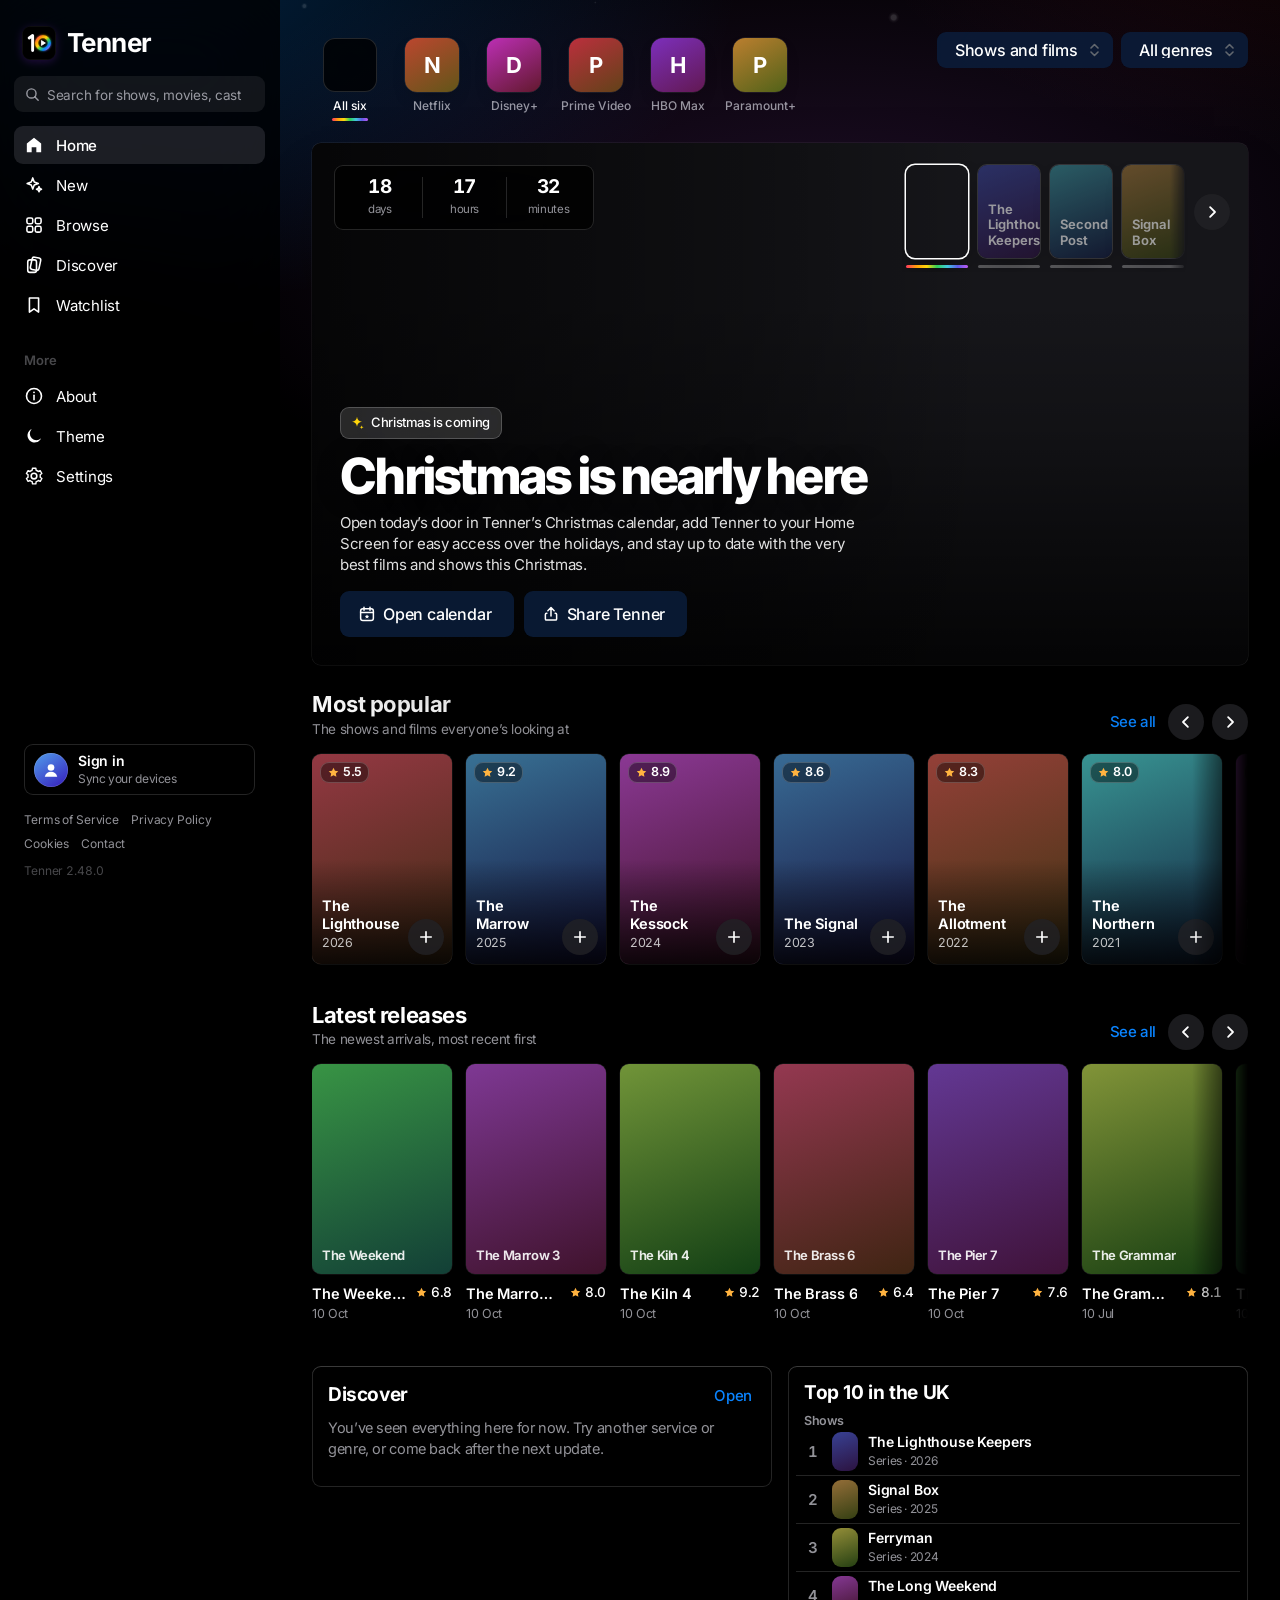
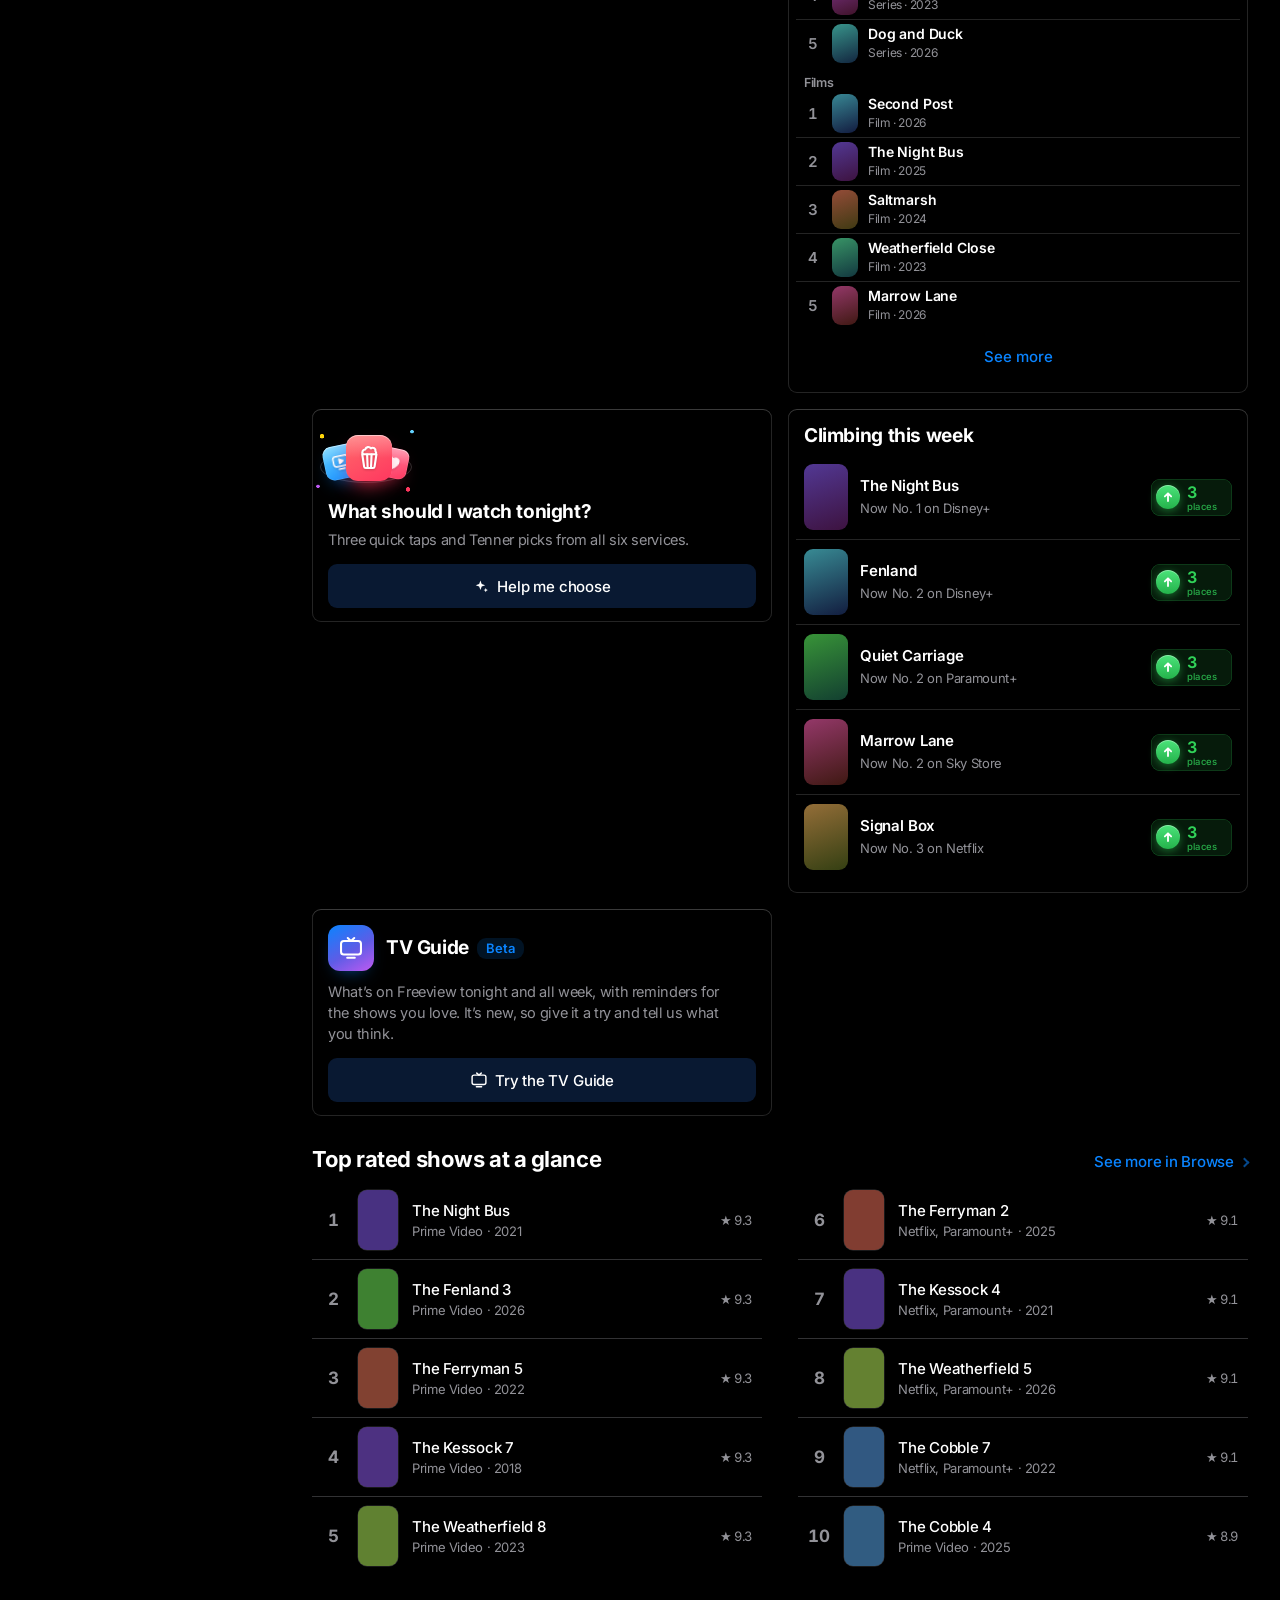
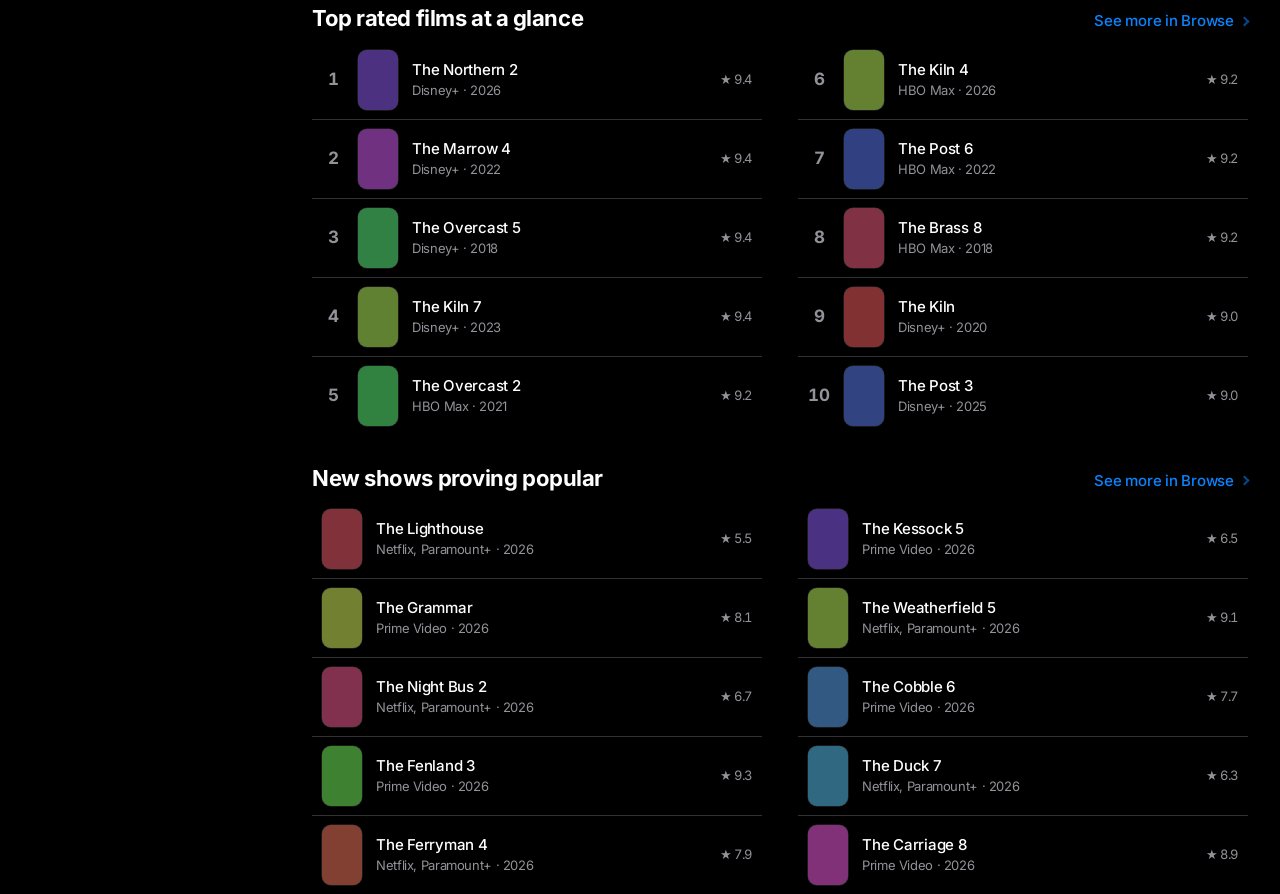
==== commit 0f2040e5: "Motion and polish: a gentle spring for buttons, a frosted toast that springs up and fades away, shee" ====
--- a/site/index.html
+++ b/site/index.html
@@ -42,9 +42,9 @@
   try{var t=localStorage.getItem("tenner-theme");tnTheme(t==="light"||t==="auto"?t:"dark")}catch(e){tnTheme("dark")}
   try{if(!(JSON.parse(localStorage.getItem("tenner-settings")||"{}").anim)||matchMedia("(prefers-reduced-motion: reduce)").matches)document.documentElement.classList.add("still")}catch(e){document.documentElement.classList.add("still")}
   addEventListener("pagereveal",function(e){if(e.viewTransition&&document.documentElement.classList.contains("still")){e.viewTransition.ready.catch(function(){});e.viewTransition.skipTransition()}});</script>
-  <link rel="stylesheet" href="styles.css?v=2.47.2">
-  <link rel="stylesheet" href="home.css?v=2.47.2">
-  <link rel="stylesheet" href="advent.css?v=2.47.2">
+  <link rel="stylesheet" href="styles.css?v=2.48.0">
+  <link rel="stylesheet" href="home.css?v=2.48.0">
+  <link rel="stylesheet" href="advent.css?v=2.48.0">
 </head>
 <body class="home">
   <a class="skip" href="#main">Skip to the page</a>
@@ -90,7 +90,7 @@
       <a class="side-link" href="legal.html#privacy">Privacy Policy</a>
       <a class="side-link" href="legal.html#cookies">Cookies</a>
       <a class="side-link" href="contact.html">Contact</a>
-      <span class="side-ver">Tenner 2.47.2</span>
+      <span class="side-ver">Tenner 2.48.0</span>
     </div>
   </div>
 
@@ -125,12 +125,12 @@
 
   <div id="toast" class="toast" role="status" aria-live="polite" hidden></div>
 
-  <script src="shell.js?v=2.47.2" defer></script>
-  <script src="links.js?v=2.47.2" defer></script>
-  <script src="sheet.js?v=2.47.2" defer></script>
-  <script src="person.js?v=2.47.2" defer></script>
-  <script src="tonight.js?v=2.47.2" defer></script>
-  <script src="advent.js?v=2.47.2" defer></script>
-  <script src="home.js?v=2.47.2" defer></script>
+  <script src="shell.js?v=2.48.0" defer></script>
+  <script src="links.js?v=2.48.0" defer></script>
+  <script src="sheet.js?v=2.48.0" defer></script>
+  <script src="person.js?v=2.48.0" defer></script>
+  <script src="tonight.js?v=2.48.0" defer></script>
+  <script src="advent.js?v=2.48.0" defer></script>
+  <script src="home.js?v=2.48.0" defer></script>
 </body>
 </html>
--- a/site/styles.css
+++ b/site/styles.css
@@ -13,8 +13,6 @@
   --accent: #007aff; --green: #28a745; --gold: #c27c00;
   --shadow: 0 10px 30px rgba(0, 0, 0, .14), 0 2px 6px rgba(0, 0, 0, .08);
   --cover-shadow: 0 0 0 .5px rgba(0, 0, 0, .1), 0 6px 18px -8px rgba(0, 0, 0, .3);
-  /* the neon ranks */
-  --num-glass: rgba(255, 255, 255, .4); --num-glass-top: rgba(255, 255, 255, .62); --aura: .32; --core: .95;
   /* the glass shell and the wash of colour behind every page */
   --amb1: rgba(0, 122, 255, .11); --amb2: rgba(255, 55, 95, .07); --amb3: rgba(191, 90, 242, .07);
   --glass: rgba(255, 255, 255, .64);
@@ -48,7 +46,6 @@
     --accent: #0a84ff; --green: #30d158; --gold: #ffb340;
     --shadow: 0 10px 30px rgba(0, 0, 0, .6);
     --cover-shadow: 0 0 0 .5px rgba(255, 255, 255, .12), 0 6px 18px -8px rgba(0, 0, 0, .55);
-    --num-glass: rgba(0, 0, 0, .5); --num-glass-top: rgba(40, 40, 46, .38); --aura: .45;
     --amb1: rgba(10, 132, 255, .24); --amb2: rgba(255, 55, 95, .1); --amb3: rgba(191, 90, 242, .16);
     --glass: rgba(32, 32, 36, .58);
     --pill: rgba(118, 118, 128, .28);
@@ -64,7 +61,6 @@
   --accent: #0a84ff; --green: #30d158; --gold: #ffb340;
   --shadow: 0 10px 30px rgba(0, 0, 0, .6);
   --cover-shadow: 0 0 0 .5px rgba(255, 255, 255, .12), 0 6px 18px -8px rgba(0, 0, 0, .55);
-  --num-glass: rgba(0, 0, 0, .5); --num-glass-top: rgba(40, 40, 46, .38); --aura: .45;
   --amb1: rgba(10, 132, 255, .24); --amb2: rgba(255, 55, 95, .1); --amb3: rgba(191, 90, 242, .16);
   --glass: rgba(32, 32, 36, .58);
   --pill: rgba(118, 118, 128, .28);
@@ -93,7 +89,6 @@
 a:hover { text-decoration: underline; }
 img { display: block; max-width: 100%; }
 [hidden] { display: none !important; }
-.defs { position: absolute; width: 0; height: 0; overflow: hidden; }
 .skip { position: absolute; left: -999px; }
 .skip:focus { left: 16px; top: 8px; z-index: 30; }
 :focus-visible { outline: 3px solid color-mix(in srgb, var(--accent) 55%, transparent); outline-offset: 2px; }
@@ -266,24 +261,8 @@
 .large-title { margin: 14px 0 4px; font: 700 clamp(32px, 5vw, 48px)/1.1 var(--font-display); letter-spacing: -.008em; text-wrap: balance; }
 .lede { margin: 0; color: var(--label2); font-size: 17px; letter-spacing: -.022em; max-width: 60ch; }
 .lede b { color: var(--label); font-weight: 600; }
-.sub { display: flex; flex-wrap: wrap; align-items: center; gap: 6px 14px; margin: 0; font-size: 16px; letter-spacing: -.022em; }
-#lede { display: inline-flex; align-items: center; gap: 7px; }
-/* "Updated … ago": a quiet text button; tap it to check for a newer chart */
-.updated {
-  display: inline-flex; align-items: center; gap: 7px; margin: 0; padding: 0; border: 0; border-radius: var(--r); background: none; cursor: pointer;
-  color: var(--label2); font: 500 15px/1.3 var(--font); letter-spacing: -.016em; position: relative;
-}
-@media (hover: hover) { .updated:hover { color: var(--label); } }
-.updated::after { content: ""; position: absolute; inset: -12px -8px; }   
-/* no movement on this row, so Share stays pinned in its corner */
+/* a fade with no movement */
 @keyframes fadeOnly { from { opacity: 0; } }
-@keyframes ping { 0% { transform: scale(.5); opacity: .7; } 80%, 100% { transform: scale(1.4); opacity: 0; } }
-/* only while checking */
-@keyframes busy { 50% { transform: scale(.5); opacity: .5; } }
-#ago.swap { display: inline-block; animation: agoSwap .5s var(--ease-out); }
-@keyframes agoSwap { from { opacity: 0; transform: translateY(6px); filter: blur(3px); } }
-
-.controls { display: flex; flex-wrap: wrap; align-items: center; gap: 10px; margin-top: 12px; }
 .segmented { position: relative; isolation: isolate; touch-action: pan-y;
   display: inline-grid; grid-auto-flow: column; grid-auto-columns: 1fr; flex: none; height: 36px; padding: 3px; border-radius: var(--r);
   background: var(--frost); box-shadow: var(--frost-line); -webkit-backdrop-filter: var(--frost-blur); backdrop-filter: var(--frost-blur); }
@@ -301,10 +280,6 @@
 }
 .seg-thumb.held { scale: 1.06; filter: brightness(1.06); }   /* held: it swells a touch, as the iOS knob does */
 .segmented button:focus-visible { outline: 2px solid var(--accent); outline-offset: -2px; }
-
-/* the poster rows' fading edges animate these lengths; a service with no logo gets a glyph on Tenner's colours */
-@property --fl { syntax: "<length>"; inherits: true; initial-value: 0px; }
-@property --fr { syntax: "<length>"; inherits: true; initial-value: 0px; }
 
 /* Shows / Films / Both: a pop-up button (the macOS / iOS way) over the browser's own picker, a native <select> */
 .dd {
@@ -325,102 +300,32 @@
 /* a compact capsule, its width just its words, right above the services link */
 .dd-kind { min-width: 0; height: 36px; padding: 0 14px 0 18px; gap: 10px; font: 600 16px/1 var(--font); letter-spacing: -.02em; }
 .dd-kind .dd-chev { opacity: .7; }
-@media (min-width: 561px) { .controls { flex-direction: column; align-items: flex-start; gap: 2px; } }
-
-@media (max-width: 560px) {
-  .controls { gap: 10px; flex-wrap: nowrap; align-items: center; }
-  #kindDD { flex: none; height: 40px; }
-}
-   /* the smallest phones: it still fits beside the menu */
+@media (max-width: 560px) { #kindDD { flex: none; height: 40px; } }
 
 .notice { margin: 12px 0 0; padding: 12px 16px; border-radius: var(--r); background: color-mix(in srgb, var(--accent) 12%, transparent); font-size: 15px; }
-.chart { min-width: 0; padding-top: 6px; }
 
 /* phones: page titles at the iOS Large Title size (34pt bold) */
 @media (max-width: 560px) {
   .large-title { font-size: 34px; line-height: 1.12; margin-top: 10px; }
-    .lede, .sub { font-size: 15px; }
-  .updated { flex: none; }
+  .lede { font-size: 15px; }
   .segmented button { min-width: 0; padding: 0 12px; }
   .notice { font-size: 14px; padding: 10px 14px; }
 }
 
-.posters {
-  list-style: none; margin: 0; padding: 30px var(--col) 10px;
-  display: grid; grid-auto-flow: column; grid-auto-columns: var(--cw); gap: 22px;
-  overflow-x: auto; overscroll-behavior-x: contain; scroll-snap-type: x mandatory; scrollbar-width: none; scroll-padding-inline: var(--col);
-}
-.posters::-webkit-scrollbar { display: none; }
-@keyframes cardIn { from { opacity: 0; transform: translateY(26px) scale(.94); } }
-
-/* each rank is a neon sign in four layers: a soft aura, a glassy body, the rainbow tube with bloom, a white-hot core */
-.num { position: absolute; top: -14px; left: -12px; width: 156px; height: 112px; overflow: visible; pointer-events: none; z-index: 1; transition: transform .5s var(--ease-spring); }
-.num text { font: 800 96px var(--font-display); letter-spacing: -.025em; font-variant-numeric: tabular-nums; paint-order: stroke; }
-.num .aura { opacity: var(--aura); transition: opacity .4s ease; }
-.num .glass { fill: url(#glassFill); }
-.cover img, .cover .ph { width: 100%; height: auto; aspect-ratio: 2 / 3; object-fit: contain; background: var(--fill); }
+/* a title with no poster: its name on a colour of its own */
 .ph { display: grid; align-content: end; padding: 18px; color: #fff; font: 700 25px/1.05 var(--font); letter-spacing: -.03em; text-wrap: balance; }
 .star { color: var(--gold); font-weight: 600; }
 
 
-/* the row melts into the screen edges, the way Apple's own apps do it:
-   1. the posters fade out along a smootherstep curve (no visible start or end to the ramp), and
-   2. above them, six stacked layers of glass whose blur doubles towards the edge, each masked to its own band,
-      so the frosting deepens gradually instead of starting as a strip.
-   Each edge glides away when you reach that end of the row. */
-.posters {
-  --fl: var(--edge); --fr: var(--edge);
-  -webkit-mask-image: linear-gradient(to right, rgb(0 0 0 / 0.0000) calc(var(--fl) * 0.0000), rgb(0 0 0 / 0.0051) calc(var(--fl) * 0.0833), rgb(0 0 0 / 0.0355) calc(var(--fl) * 0.1667), rgb(0 0 0 / 0.1035) calc(var(--fl) * 0.2500), rgb(0 0 0 / 0.2099) calc(var(--fl) * 0.3333), rgb(0 0 0 / 0.3466) calc(var(--fl) * 0.4167), rgb(0 0 0 / 0.5000) calc(var(--fl) * 0.5000), rgb(0 0 0 / 0.6534) calc(var(--fl) * 0.5833), rgb(0 0 0 / 0.7901) calc(var(--fl) * 0.6667), rgb(0 0 0 / 0.8965) calc(var(--fl) * 0.7500), rgb(0 0 0 / 0.9645) calc(var(--fl) * 0.8333), rgb(0 0 0 / 0.9949) calc(var(--fl) * 0.9167), rgb(0 0 0 / 1.0000) calc(var(--fl) * 1.0000), rgb(0 0 0 / 1.0000) calc(100% - var(--fr) * 1.0000), rgb(0 0 0 / 0.9949) calc(100% - var(--fr) * 0.9167), rgb(0 0 0 / 0.9645) calc(100% - var(--fr) * 0.8333), rgb(0 0 0 / 0.8965) calc(100% - var(--fr) * 0.7500), rgb(0 0 0 / 0.7901) calc(100% - var(--fr) * 0.6667), rgb(0 0 0 / 0.6534) calc(100% - var(--fr) * 0.5833), rgb(0 0 0 / 0.5000) calc(100% - var(--fr) * 0.5000), rgb(0 0 0 / 0.3466) calc(100% - var(--fr) * 0.4167), rgb(0 0 0 / 0.2099) calc(100% - var(--fr) * 0.3333), rgb(0 0 0 / 0.1035) calc(100% - var(--fr) * 0.2500), rgb(0 0 0 / 0.0355) calc(100% - var(--fr) * 0.1667), rgb(0 0 0 / 0.0051) calc(100% - var(--fr) * 0.0833), rgb(0 0 0 / 0.0000) calc(100% - var(--fr) * 0.0000));
-  mask-image: linear-gradient(to right, rgb(0 0 0 / 0.0000) calc(var(--fl) * 0.0000), rgb(0 0 0 / 0.0051) calc(var(--fl) * 0.0833), rgb(0 0 0 / 0.0355) calc(var(--fl) * 0.1667), rgb(0 0 0 / 0.1035) calc(var(--fl) * 0.2500), rgb(0 0 0 / 0.2099) calc(var(--fl) * 0.3333), rgb(0 0 0 / 0.3466) calc(var(--fl) * 0.4167), rgb(0 0 0 / 0.5000) calc(var(--fl) * 0.5000), rgb(0 0 0 / 0.6534) calc(var(--fl) * 0.5833), rgb(0 0 0 / 0.7901) calc(var(--fl) * 0.6667), rgb(0 0 0 / 0.8965) calc(var(--fl) * 0.7500), rgb(0 0 0 / 0.9645) calc(var(--fl) * 0.8333), rgb(0 0 0 / 0.9949) calc(var(--fl) * 0.9167), rgb(0 0 0 / 1.0000) calc(var(--fl) * 1.0000), rgb(0 0 0 / 1.0000) calc(100% - var(--fr) * 1.0000), rgb(0 0 0 / 0.9949) calc(100% - var(--fr) * 0.9167), rgb(0 0 0 / 0.9645) calc(100% - var(--fr) * 0.8333), rgb(0 0 0 / 0.8965) calc(100% - var(--fr) * 0.7500), rgb(0 0 0 / 0.7901) calc(100% - var(--fr) * 0.6667), rgb(0 0 0 / 0.6534) calc(100% - var(--fr) * 0.5833), rgb(0 0 0 / 0.5000) calc(100% - var(--fr) * 0.5000), rgb(0 0 0 / 0.3466) calc(100% - var(--fr) * 0.4167), rgb(0 0 0 / 0.2099) calc(100% - var(--fr) * 0.3333), rgb(0 0 0 / 0.1035) calc(100% - var(--fr) * 0.2500), rgb(0 0 0 / 0.0355) calc(100% - var(--fr) * 0.1667), rgb(0 0 0 / 0.0051) calc(100% - var(--fr) * 0.0833), rgb(0 0 0 / 0.0000) calc(100% - var(--fr) * 0.0000));
-  transition: --fl .6s var(--ease-out), --fr .6s var(--ease-out);
-}
-.edge { position: absolute; z-index: 2; top: -28px; bottom: -28px; width: var(--edge);   /* a little past the row, fading out top and bottom: no hard line */
-  pointer-events: none; transition: opacity .6s var(--ease-out), translate .7s var(--ease-spring); }
-.edge.l { left: 0; --to: left; }
-.edge.r { right: 0; --to: right; }
-.edge i { position: absolute; inset: 0; }
-.edge i:nth-child(1) { -webkit-backdrop-filter: blur(0.6px); backdrop-filter: blur(0.6px); -webkit-mask-image: linear-gradient(to var(--to), transparent 0.00%, #000 14.29%, #000 28.57%, transparent 42.86%), linear-gradient(to bottom, transparent 0%, #000 16%, #000 84%, transparent 100%); -webkit-mask-composite: source-in; mask-image: linear-gradient(to var(--to), transparent 0.00%, #000 14.29%, #000 28.57%, transparent 42.86%), linear-gradient(to bottom, transparent 0%, #000 16%, #000 84%, transparent 100%); mask-composite: intersect; }
-.edge i:nth-child(2) { -webkit-backdrop-filter: blur(1.4px); backdrop-filter: blur(1.4px); -webkit-mask-image: linear-gradient(to var(--to), transparent 14.29%, #000 28.57%, #000 42.86%, transparent 57.14%), linear-gradient(to bottom, transparent 0%, #000 16%, #000 84%, transparent 100%); -webkit-mask-composite: source-in; mask-image: linear-gradient(to var(--to), transparent 14.29%, #000 28.57%, #000 42.86%, transparent 57.14%), linear-gradient(to bottom, transparent 0%, #000 16%, #000 84%, transparent 100%); mask-composite: intersect; }
-.edge i:nth-child(3) { -webkit-backdrop-filter: blur(3px); backdrop-filter: blur(3px); -webkit-mask-image: linear-gradient(to var(--to), transparent 28.57%, #000 42.86%, #000 57.14%, transparent 71.43%), linear-gradient(to bottom, transparent 0%, #000 16%, #000 84%, transparent 100%); -webkit-mask-composite: source-in; mask-image: linear-gradient(to var(--to), transparent 28.57%, #000 42.86%, #000 57.14%, transparent 71.43%), linear-gradient(to bottom, transparent 0%, #000 16%, #000 84%, transparent 100%); mask-composite: intersect; }
-.edge i:nth-child(4) { -webkit-backdrop-filter: blur(6px); backdrop-filter: blur(6px); -webkit-mask-image: linear-gradient(to var(--to), transparent 42.86%, #000 57.14%, #000 71.43%, transparent 85.71%), linear-gradient(to bottom, transparent 0%, #000 16%, #000 84%, transparent 100%); -webkit-mask-composite: source-in; mask-image: linear-gradient(to var(--to), transparent 42.86%, #000 57.14%, #000 71.43%, transparent 85.71%), linear-gradient(to bottom, transparent 0%, #000 16%, #000 84%, transparent 100%); mask-composite: intersect; }
-.edge i:nth-child(5) { -webkit-backdrop-filter: blur(11px); backdrop-filter: blur(11px); -webkit-mask-image: linear-gradient(to var(--to), transparent 57.14%, #000 71.43%, #000 85.71%, transparent 100.00%), linear-gradient(to bottom, transparent 0%, #000 16%, #000 84%, transparent 100%); -webkit-mask-composite: source-in; mask-image: linear-gradient(to var(--to), transparent 57.14%, #000 71.43%, #000 85.71%, transparent 100.00%), linear-gradient(to bottom, transparent 0%, #000 16%, #000 84%, transparent 100%); mask-composite: intersect; }
-.edge i:nth-child(6) { -webkit-backdrop-filter: blur(18px); backdrop-filter: blur(18px); -webkit-mask-image: linear-gradient(to var(--to), transparent 71.43%, #000 85.71%), linear-gradient(to bottom, transparent 0%, #000 16%, #000 84%, transparent 100%); -webkit-mask-composite: source-in; mask-image: linear-gradient(to var(--to), transparent 71.43%, #000 85.71%), linear-gradient(to bottom, transparent 0%, #000 16%, #000 84%, transparent 100%); mask-composite: intersect; }
-
-/* drag to scroll with a mouse: grab, fling, and it settles on a card */
-@media (hover: hover) and (pointer: fine) { .posters { cursor: grab; } }
-.posters.dragging { cursor: grabbing; scroll-snap-type: none; user-select: none; }
-.posters.dragging a { pointer-events: none; }
-
 @media (max-width: 560px) {
-    .edge i:nth-child(odd) { display: none; }   /* three layers are plenty on a phone, and cheaper to scroll */
-  .posters { gap: 16px; padding-top: 26px; }
-    .num { width: 118px; height: 85px; top: -10px; left: -9px; }
   .ph { font-size: 18px; padding: 12px; }
 }
-@media (prefers-reduced-transparency: reduce) { .edge { display: none; } }
-
-/* ============================================================ computers: the hero, the Sky / Apple TV way
-   The chart's top title as a big backdrop on the right of the page, melting into it on the left and at the bottom;
-   the page header and the hero's words run down the faded part, and the page carries on below as normal. */
-.backdrop, .bd-ext, .hero { display: none; }
+/* ============================================================ computers: the featured artwork's colours under the sidebar */
+.bd-ext { display: none; }
 @media (min-width: 1000px) {
   main { position: relative; isolation: isolate; }
-  .backdrop {
-    /* pinned to the window: it stays put while the page scrolls up over it */
-    display: block; position: fixed; z-index: -1; top: 0; right: 0; width: min(calc((100vw - var(--side, 0px)) * .84), var(--max)); height: clamp(640px, 94vh, 1000px); pointer-events: none; overflow: hidden;
-    /* two fades multiplied together: in from the left, out towards the bottom, both on soft curves so neither edge shows */
-    -webkit-mask-image: linear-gradient(to right, transparent 0%, rgba(0, 0, 0, .12) 10%, rgba(0, 0, 0, .42) 22%, rgba(0, 0, 0, .78) 36%, #000 50%),
-                        linear-gradient(to bottom, #000 0%, #000 42%, rgba(0, 0, 0, .7) 60%, rgba(0, 0, 0, .3) 78%, transparent 100%);
-    -webkit-mask-composite: source-in;
-    mask-image: linear-gradient(to right, transparent 0%, rgba(0, 0, 0, .12) 10%, rgba(0, 0, 0, .42) 22%, rgba(0, 0, 0, .78) 36%, #000 50%),
-                linear-gradient(to bottom, #000 0%, #000 42%, rgba(0, 0, 0, .7) 60%, rgba(0, 0, 0, .3) 78%, transparent 100%);
-    mask-composite: intersect;
-  }
-  /* as the page scrolls up over it, the picture dims, so the posters and lists stay easy to read (scroll-linked, no script) */
-  @supports (animation-timeline: scroll()) {
-    .backdrop { animation: bdDim linear both; animation-timeline: scroll(root); animation-range: 0 80vh; }
-    @keyframes bdDim { to { opacity: .32; } }
-  }
+  /* as the page scrolls, the colours dim, so the posters and lists stay easy to read (scroll-linked, no script) */
+  @keyframes bdDim { to { opacity: .32; } }
   /* Apple's background extension: the artwork, mirrored and heavily blurred, runs on under the glass sidebar, so the
      sidebar takes on the colours of what's showing. It fades out down the sidebar and dims with the backdrop. */
   .bd-ext { display: block; position: fixed; z-index: 49; top: 0; left: 0; width: var(--side); height: clamp(640px, 94vh, 1000px); overflow: hidden; pointer-events: none;
@@ -433,22 +338,8 @@
   /* the Apple TV hero: a tall stage with the words at the bottom left, over the faded part of the artwork; arrows at
      either side, dots under the buttons and a pause button at the bottom right. A steady height, so nothing jumps as
      titles change. */
-  .hero { position: relative; display: flex; flex-direction: column; justify-content: flex-end; min-height: clamp(360px, calc(94vh - 390px), 620px);
-    margin: 0 calc(-1 * var(--gutter-r)) 0 calc(-1 * var(--gutter)); padding: 16px 76px 22px; }
   /* a soft shade of the page's own colour behind the words, so they read on any artwork; no edge, it melts like the fade */
   /* closest-side: the glow reaches nothing exactly at its box's edges, so it can never be cut off into a line */
-  .hero::before { content: ""; position: absolute; z-index: -1; left: -14%; right: 22%; top: -6%; bottom: -30%; pointer-events: none;
-    background: radial-gradient(closest-side, color-mix(in srgb, var(--bg) 58%, transparent) 0%, color-mix(in srgb, var(--bg) 40%, transparent) 38%, color-mix(in srgb, var(--bg) 14%, transparent) 70%, transparent 100%); }
-                        .h-cta {
-    display: inline-flex; align-items: center; justify-content: center; gap: 12px; width: min(300px, 100%); height: 64px; border-radius: var(--r);
-    background: color-mix(in srgb, var(--label) 82%, transparent); color: var(--bg); font: 600 21px/1 var(--font); letter-spacing: -.02em;
-    -webkit-backdrop-filter: blur(20px) saturate(1.6); backdrop-filter: blur(20px) saturate(1.6); box-shadow: 0 10px 30px rgba(0, 0, 0, .18);
-    transition: transform .4s var(--ease-spring), background-color .2s ease, filter .1s ease;
-  }
-  .h-cta svg { width: 20px; height: 20px; color: inherit; }
-  .h-cta:hover { text-decoration: none; background: var(--label); }
-  .h-cta:active { transform: scale(.96); }
-  .h-cta:focus-visible, .h-add:focus-visible, .h-arrow:focus-visible, .h-pause:focus-visible { outline: 3px solid var(--accent); outline-offset: 3px; }
                                           }
 
 .row-h { margin: 32px 0 12px; font: 700 22px/1.2 var(--font); letter-spacing: -.008em; }
@@ -476,13 +367,6 @@
 .cl-t small { font-size: 13px; color: var(--label2); white-space: nowrap; overflow: hidden; text-overflow: ellipsis; }
 .cl-r { flex: none; font-size: 13px; color: var(--label2); font-variant-numeric: tabular-nums; }
 /* movement since about a day ago: green up, red down, blue for new entries */
-.mv { font: 700 11px/1 var(--font); letter-spacing: 0; font-variant-numeric: tabular-nums; white-space: nowrap; }
-.mv.up { color: var(--green); }
-.mv.down { color: #ff3b30; }
-.mv.new { color: var(--accent); font-size: 9.5px; letter-spacing: .04em; }
-.mv.same { color: var(--label3); font-weight: 600; }
-.cl-n .mv { font-size: 10px; }
-.cl-n .mv.new { font-size: 8.5px; }
 
 /* New This Week, as a row of posters */
 .nr {
@@ -530,7 +414,6 @@
 .nw-jump .chev { width: 7px; height: 7px; border-width: 0 2px 2px 0; transform: rotate(45deg); margin-top: -3px; }
 .wk { scroll-margin-top: 80px; }
 .nw-none { margin: 0; color: var(--label2); }
-.nw-cl .mv { flex: none; font-size: 13px; }
 .cal-add { flex: none; display: grid; place-items: center; width: 36px; height: 36px; padding: 0; border: 0; border-radius: 50%; cursor: pointer; color: var(--accent);
   background: color-mix(in srgb, var(--accent) 12%, transparent); -webkit-tap-highlight-color: transparent; transition: transform .3s var(--ease-spring), background-color .2s ease; }
 .cal-add svg { width: 20px; height: 20px; }
@@ -1188,16 +1071,15 @@
   :root[data-theme="dark"] { --press: brightness(1.28); }
   button, summary, [role="tab"], [role="radio"], [role="menuitemradio"] { cursor: default; }
   /* a press is a change of shade, never of size */
-  .btn:active, .tabs button:active, .tb-btn:active, .dd:active, .scroller:active, .scroller:hover, .h-cta:active { transform: none; }
+  .btn:active, .tabs button:active, .tb-btn:active, .dd:active { transform: none; }
   .tabs button:active { filter: none; }
-  .btn:active, .tb-btn:active, .scroller:active, .segmented button:active, .dd:active { filter: var(--press); }
-  .h-cta:active { filter: var(--press); }
+  .btn:active, .tb-btn:active, .segmented button:active, .dd:active { filter: var(--press); }
   /* push buttons don't react to hover; borderless ones get a soft highlight that deepens while pressed */
   .segmented button[aria-checked="false"]:hover { color: var(--label); }
   .th-list button:active { background: var(--fill-strong); }
   .side-about:active { background: var(--fill-strong); }
   /* the Mac is quick: shades change at once */
-  .btn, .dd, .tb-btn, .scroller, .segmented button, .th-list button, .h-cta, .side-about { transition-duration: .1s; }
+  .btn, .dd, .tb-btn, .segmented button, .th-list button, .side-about { transition-duration: .1s; }
 }
 @media (hover: hover) and (pointer: fine) and (prefers-color-scheme: dark) { :root:not([data-theme="light"]) { --press: brightness(1.28); } }
 
@@ -1205,7 +1087,7 @@
    Reduce Transparency: every glass surface turns solid. Increase Contrast: stronger text, separators and edges. */
 @media (prefers-reduced-transparency: reduce) {
   :root:is([data-theme], :not([data-theme])) { --glass: var(--bg2); --side-bg: var(--bg2); --frost: var(--bg2); --sheet-bg: var(--card); }
-  .tabs, .top-act, .dd, .tb-pop, .top-row, .scroller, .coll, .score, .step, .btn-tinted, .segmented, .h-cta, .h-add, .h-badge, .g-b, .tag, .panel, .filters, .sheet, .mine-dlg {
+  .tabs, .top-act, .dd, .tb-pop, .top-row, .coll, .score, .step, .btn-tinted, .segmented, .g-b, .tag, .panel, .filters, .sheet, .mine-dlg {
     -webkit-backdrop-filter: none !important; backdrop-filter: none !important;
   }
   .bd-ext { display: none !important; }
@@ -1216,7 +1098,7 @@
     --sep: color-mix(in srgb, var(--label) 45%, transparent); --label2: color-mix(in srgb, var(--label) 80%, transparent);
     --label3: color-mix(in srgb, var(--label) 62%, transparent); --fill: color-mix(in srgb, var(--label) 16%, transparent); --frost-edge: color-mix(in srgb, var(--label) 45%, transparent);
   }
-  .pcard a.cover, .f-img, .nr-art, .dd, .segmented { outline: 1px solid var(--sep); outline-offset: -1px; }
+  .nr-art, .dd, .segmented { outline: 1px solid var(--sep); outline-offset: -1px; }
   @media (max-width: 999px) { .tabs { outline: 1px solid var(--sep); outline-offset: -1px; } }   /* the floating tab bar, not the sidebar */
 }
 
@@ -1224,7 +1106,6 @@
 /* Animations (off unless switched on in Settings, and always off when the device asks for reduced motion): nothing animates or transitions at all, not even for a moment,
    so the browser has no motion to set up and every change lands at once */
 .still, .still *, .still *::before, .still *::after { animation: none !important; transition: none !important; scroll-behavior: auto !important; }
-.no-moves .mv { display: none !important; }
 .no-ratings .star, .no-ratings .cl-r, .no-ratings .score, .no-ratings .bx-star { display: none !important; }
 
 /* ============================================================ the share card (shell.js), as on Channel Crossings
@@ -1322,7 +1203,7 @@
     transition: transform .35s var(--ease-spring); }
   .mb-card:active { transform: scale(.98); }
   .mb-card:hover { text-decoration: none; }
-  .mb-card img, .mb-ph { position: absolute; inset: 0; width: 100%; height: 100%; object-fit: cover; }
+  .mb-card img { position: absolute; inset: 0; width: 100%; height: 100%; object-fit: cover; }
   .mb-card img.soft { filter: blur(18px) saturate(1.3); scale: 1.3; }
     /* the words sit on a soft shade at the bottom left, so they read on any picture */
   .mb-card::after { content: ""; position: absolute; inset: 0; background: linear-gradient(to top, rgba(0, 0, 0, .78) 0%, rgba(0, 0, 0, .35) 42%, transparent 70%); }
@@ -1334,10 +1215,6 @@
   .mb-dots { display: flex; justify-content: center; gap: 8px; margin-top: 12px; }
   .mb-dots i { width: 7px; height: 7px; border-radius: 50%; background: var(--label3); transition: background-color .25s ease, transform .3s var(--ease-spring); }
   .mb-dots i.on { background: var(--label); transform: scale(1.15); }
-
-    
-    .posters { gap: 8px; padding-top: 18px; }
-      .num { width: 80px; height: 58px; top: -7px; left: -6px; }
       .ph { font-size: 13px; padding: 8px; }
   .nr { grid-auto-columns: 30vw; gap: 8px; }
   .nr-art { border-radius: var(--r); }
@@ -1375,7 +1252,7 @@
   a.tb-round:hover { text-decoration: none; }
   .tb-menu { grid-column: 1; justify-self: start; }
   .top-brand { grid-column: 2; justify-self: center; }
-  .top-row > .share-chart, .top-row > .tb-filt { grid-column: 3; justify-self: end; }
+  .top-row > .tb-filt { grid-column: 3; justify-self: end; }
   /* Search: on the left, under the menu button, floating with it as the page scrolls; the page starts below it */
   .top-row { margin-bottom: 50px; }
   .top-row > .tb-search { position: absolute; left: var(--gutter); top: calc(env(safe-area-inset-top, 0px) + 56px); }
@@ -1486,20 +1363,19 @@
    new button). Solid, deep tinted fills with no glass or rim, softly rounded rectangles (circles when there's only an
    icon), an icon beside the words where there is one, and white words and icons. The same in Day and Night. */
 :root { --bt-fill: #0b1e3c; --bt-hover: #132a52; --bt-round: #222226; --bt-round-hover: #2e2e33; --bt-on: #64d2ff; }
-.btn-tinted, .dd, .share-chart, .pv-ok, .ft-ok, .h-cta, .sh-main .btn, .h-add, .tb-round, .cal-add, .sh-btns .btn, .set-pill {
+.btn-tinted, .dd, .pv-ok, .ft-ok, .sh-main .btn, .tb-round, .cal-add, .sh-btns .btn, .set-pill {
   background: var(--bt-fill) !important; color: #fff !important; box-shadow: none !important;
   -webkit-backdrop-filter: none !important; backdrop-filter: none !important;
 }
-.btn-tinted, .dd, .share-chart, .pv-ok, .ft-ok, .sh-main .btn, .sh-btns .btn, .set-pill { border-radius: var(--r) !important; font-weight: 500; letter-spacing: -.012em; }
-.h-cta { border-radius: var(--r) !important; font-weight: 500; letter-spacing: -.012em; }
-.dd .dd-l, .dd .dd-chev, .btn-tinted svg, .h-cta svg { color: #fff; }
+.btn-tinted, .dd, .pv-ok, .ft-ok, .sh-main .btn, .sh-btns .btn, .set-pill { border-radius: var(--r) !important; font-weight: 500; letter-spacing: -.012em; }
+.dd .dd-l, .dd .dd-chev, .btn-tinted svg { color: #fff; }
 /* only an icon: a circle */
-.h-add, .tb-round, .hc-r, .share-chart:not(:has(span, b)), .sh-more > .btn.sh-star { background: var(--bt-round) !important; border-radius: 50% !important; }
+.tb-round, .hc-r, .sh-more > .btn.sh-star { background: var(--bt-round) !important; border-radius: 50% !important; }
 @media (hover: hover) {
-  .btn-tinted:hover, .dd:hover, .share-chart:hover, .pv-ok:hover, .ft-ok:hover, .h-cta:hover, .sh-main .btn:hover, .cal-add:hover, .sh-btns .btn:hover, .set-pill:hover { background: var(--bt-hover) !important; }
-  .h-add:hover, .tb-round:hover, .hc-r:hover { background: var(--bt-round-hover) !important; }
-}
-.cal-add, .h-add[aria-pressed="true"], .sh-more .btn[aria-pressed="true"], .hc-r[aria-pressed="true"] { color: var(--bt-on) !important; }
+  .btn-tinted:hover, .dd:hover, .pv-ok:hover, .ft-ok:hover, .sh-main .btn:hover, .cal-add:hover, .sh-btns .btn:hover, .set-pill:hover { background: var(--bt-hover) !important; }
+  .tb-round:hover, .hc-r:hover { background: var(--bt-round-hover) !important; }
+}
+.cal-add, .sh-more .btn[aria-pressed="true"], .hc-r[aria-pressed="true"] { color: var(--bt-on) !important; }
 .mb-badge { border-radius: var(--r); font-weight: 500; }
 .mine-done { color: #fff !important; }
 
@@ -1519,9 +1395,9 @@
 .drawer .side-acct { padding: 10px 12px; margin: 0 0 10px; }
 
 /* buttons: regular weight, smoothed (greyscale antialiasing, as on Apple's own) rather than bold */
-button, .btn, .dd, .h-cta, .h-badge, .mb-badge, .share-chart, .pv-ok, .ft-ok, .sh-main .btn, .tn-opt, .coll-b, .segmented button, .nw-jump, .svc-link {
+button, .btn, .dd, .mb-badge, .pv-ok, .ft-ok, .sh-main .btn, .tn-opt, .coll-b, .segmented button, .nw-jump {
   -webkit-font-smoothing: antialiased; -moz-osx-font-smoothing: grayscale; }
-.btn, .h-cta, .sh-main .btn, .pv-ok, .dd-kind, .segmented button, .ac-main { font-weight: 500 !important; }
+.btn, .sh-main .btn, .pv-ok, .dd-kind, .segmented button, .ac-main { font-weight: 500 !important; }
 
 /* Shows | Films | Both and the other segmented switches: the same glass as the buttons beside them (Filters), with
    softly rounded corners, and the chosen option a lighter glass tile */
@@ -1534,25 +1410,13 @@
    at its own speed as you scroll. Scroll-driven animations only (no script): they run off the main thread, tied to the
    scroll, so they stay smooth. Only with Animations on, and never when the device asks for reduced motion. */
 @supports (animation-timeline: view()) {
-  /* computers: the picture stays pinned to the top and slowly zooms inside its frame (never pulling away from the
-     edge), while the hero's words lift away faster, so the picture feels far behind them */
-  @media (min-width: 1000px) {
-    :root:not(.still) .backdrop .bd-l { transform-origin: 70% 0; animation: pxZoom linear both; animation-timeline: scroll(root); animation-range: 0 100vh; }
-    :root:not(.still) .hero { animation: pxLift linear both; animation-timeline: scroll(root); animation-range: 0 70vh; }
-  }
-      /* each section rises gently into place as it comes on screen */
-  :root:not(.still) .chart > :is(.feats, .tn-card, .clist, .nrow) { animation: pxRise linear both; animation-timeline: view(); animation-range: entry 0% entry 45%; }
   /* New This Week and the Watchlist: each section, and each day's list, settles in the same way */
-  :root:not(.still) #view .wrap:not(.chart) :is(.wk-hd, .wk > .nr, .group, .nrow) { animation: pxRise linear both; animation-timeline: view(); animation-range: entry 0% entry 40%; }
+  :root:not(.still) #view .wrap :is(.wk-hd, .wk > .nr, .group, .nrow) { animation: pxRise linear both; animation-timeline: view(); animation-range: entry 0% entry 40%; }
   /* phones: the banners' pictures drift the other way as you swipe them */
   @media (max-width: 560px) {
     :root:not(.still) .mb-card > img:not(.mb-poster):not(.mb-glow):not(.soft) { scale: 1.16; animation: pxSwipe linear both; animation-timeline: view(inline); }
   }
 }
-@keyframes pxZoom { to { scale: 1.12; } }
-@keyframes pxLift { to { translate: 0 -90px; opacity: 0; } }
-@keyframes pxFloat { from { translate: 0 14px; } to { translate: 0 -14px; } }
-@keyframes pxPan { from { translate: 0 -6%; } to { translate: 0 6%; } }
 @keyframes pxRise { from { opacity: 0; translate: 0 34px; } }
 @keyframes pxSwipe { from { translate: 9% 0; } to { translate: -9% 0; } }
 
@@ -1586,8 +1450,8 @@
 @media (prefers-reduced-transparency: reduce) { .tip { -webkit-backdrop-filter: none; backdrop-filter: none; background: var(--card); } }
 
 /* comfortable taps: small round controls keep their look but answer to a 44pt area around them (Apple's minimum) */
-.wl-x, .svc-link { position: relative; }
-.wl-x::before, .svc-link::before { content: ""; position: absolute; inset: -7px; }
+.wl-x { position: relative; }
+.wl-x::before { content: ""; position: absolute; inset: -7px; }
 
 
 /* ============================================================ hover cards (sheet.js, computers only)
@@ -1790,7 +1654,7 @@
   --frost-blur: var(--fr-blur); --sheet-blur: var(--fr-blur);
   --bt-fill: rgba(11, 30, 60, .84); --bt-hover: rgba(19, 42, 82, .9); --bt-round: rgba(34, 34, 38, .8); --bt-round-hover: rgba(46, 46, 51, .86);
 }
-.btn-tinted, .dd, .share-chart, .pv-ok, .ft-ok, .h-cta, .sh-main .btn, .h-add, .tb-round, .cal-add, .sh-btns .btn, .set-pill {
+.btn-tinted, .dd, .pv-ok, .ft-ok, .sh-main .btn, .tb-round, .cal-add, .sh-btns .btn, .set-pill {
   -webkit-backdrop-filter: var(--fr-blur) !important; backdrop-filter: var(--fr-blur) !important; }
 /* boxes, bars and search boxes */
 .panel, .coll, .segmented, .view-sw, .tabs, .top-act, .tn-card, .sheet, .hc, .ss-res, .tip, .tb-pop, .mine-dlg {
@@ -1818,11 +1682,11 @@
   :root:root { --gutter: max(12px, env(safe-area-inset-left, 0px)); --gutter-r: max(12px, env(safe-area-inset-right, 0px));
     --ph-box: color-mix(in srgb, var(--label) 7%, color-mix(in srgb, var(--bg) 55%, transparent)); }
   /* the boxes: filled, never outlined */
-  :root .panel, :root .bx-panel.panel, :root .coll, :root .p-cmd, :root .tn-card {
+  :root .panel, :root .bx-panel.panel, :root .coll, :root .tn-card {
     background: var(--ph-box); box-shadow: none; }
-  :root .view-sw, :root .segmented, :root .seg-thumb, :root .pp-kinds button:not([aria-checked="true"]) { box-shadow: none; }
+  :root .view-sw, :root .segmented, :root .seg-thumb { box-shadow: none; }
   /* artwork cards: no hairline round the picture */
-  :root .bx-hero, :root .bx-dc-card, :root .dc, :root .mood, :root .dyn-ahs { box-shadow: 0 24px 48px -26px rgba(0, 0, 0, .6); }
+  :root .bx-hero, :root .bx-dc-card, :root .dc, :root .mood { box-shadow: 0 24px 48px -26px rgba(0, 0, 0, .6); }
   /* Settings: its groups and tiles filled, not outlined */
   :root .set-page { --sp-rim: transparent !important; }
   :root .set-page .set-form .set-group, :root .set-page .set-form .set-tile, :root .set-page .set-group, :root .set-page .set-tile { background: var(--ph-box); }
@@ -1895,11 +1759,11 @@
 @keyframes tapRing { from { outline: 2px solid color-mix(in srgb, var(--bt-on) 60%, transparent); outline-offset: 0; } to { outline: 2px solid transparent; outline-offset: 7px; } }
 
 /* icons inside buttons: a small lift on hover and a squeeze while pressed (sizes of the buttons themselves never change on a Mac) */
-:root:not(.still) :is(.btn, .h-cta, .h-add, .hc-r, .cal-add, .set-pill, .share-chart, .pv-ok, .ft-ok) > svg { transition: transform .45s var(--ease-snap); }
+:root:not(.still) :is(.btn, .hc-r, .cal-add, .set-pill, .pv-ok, .ft-ok) > svg { transition: transform .45s var(--ease-snap); }
 @media (hover: hover) {
-  :root:not(.still) :is(.btn, .h-cta, .h-add, .hc-r, .cal-add, .set-pill, .share-chart):hover > svg { transform: translateY(-1px) scale(1.1); }
-}
-:root:not(.still) :is(.btn, .h-cta, .h-add, .hc-r, .cal-add, .set-pill, .share-chart, .pv-ok, .ft-ok):active > svg { transform: scale(.88); transition-duration: .12s; }
+  :root:not(.still) :is(.btn, .hc-r, .cal-add, .set-pill):hover > svg { transform: translateY(-1px) scale(1.1); }
+}
+:root:not(.still) :is(.btn, .hc-r, .cal-add, .set-pill, .pv-ok, .ft-ok):active > svg { transform: scale(.88); transition-duration: .12s; }
 :root:not(.still) .tn-opt .tn-chev { transition: transform .4s var(--ease-snap); }
 @media (hover: hover) { :root:not(.still) .tn-opt:hover .tn-chev { transform: translateX(3px); } }
 :root:not(.still) .tn-back svg { transition: transform .4s var(--ease-snap); }
@@ -1969,3 +1833,55 @@
 .climb-n { min-width: 36px; }
 /* a button's icon, wherever a page hasn't sized it (zero specificity, so any page's own size wins) */
 :where(.btn > svg) { width: 17px; height: 17px; flex: none; }
+
+/* ============================================================ motion, 2026: a real spring, things that arrive and leave
+   softly, and the quieter pages settling in as you scroll. Native CSS only (it runs off the main thread); only with
+   Animations on, and never when the device asks for reduced motion (`.still` covers both). */
+:root { --spring: var(--ease-spring); }
+@supports (transition-timing-function: linear(0, 1)) {
+  /* a gently under-damped spring (a 4% overshoot, settled by the end), like iOS's default "smooth" spring */
+  :root { --spring: linear(0, .084, .266, .471, .657, .805, .911, .979, 1.017, 1.035, 1.038, 1.034, 1.027, 1.019, 1.012, 1.007, 1.003, 1.001, .999, 1); }
+}
+.btn { transition: background-color .18s, transform .5s var(--spring); }
+
+/* the toast: a frosted card that springs up from the bottom and fades away, rather than blinking on and off */
+.toast { width: max-content; max-width: calc(100vw - 32px); text-align: center; background: var(--fr-bg); color: var(--label); font-weight: 500; -webkit-font-smoothing: antialiased;
+  -webkit-backdrop-filter: var(--fr-blur); backdrop-filter: var(--fr-blur); box-shadow: inset 0 0 0 1px var(--fr-rim), var(--shadow); }
+.toast[hidden] { display: none; }
+@media (prefers-reduced-transparency: reduce) { .toast { background: var(--bg2); } }
+@media (prefers-reduced-motion: no-preference) {
+  :root:not(.still) .toast { transition: opacity .3s ease, translate .55s var(--spring), scale .55s var(--spring), display .3s allow-discrete; }
+  :root:not(.still) .toast[hidden] { display: none; opacity: 0; translate: 0 10px; scale: .96; }
+  @starting-style { :root:not(.still) .toast:not([hidden]) { opacity: 0; translate: 0 24px; scale: .92; } }
+
+  /* Tonight's picker and other small sheets ease away on close, the way they arrived */
+  :root:not(.still) .tn-dlg { transition: translate .35s var(--ease-out), opacity .25s ease, display .3s allow-discrete, overlay .3s allow-discrete; }
+  :root:not(.still) .tn-dlg:not([open]) { opacity: 0; }
+  :root:not(.still) .tn-dlg::backdrop { transition: opacity .3s ease, display .3s allow-discrete, overlay .3s allow-discrete; }
+  :root:not(.still) .tn-dlg:not([open])::backdrop { opacity: 0; }
+  @starting-style { :root:not(.still) .tn-dlg[open]::backdrop { opacity: 0; } }
+}
+
+/* Settings, Account and the policies: each group settles in as it comes into view */
+@supports (animation-timeline: view()) {
+  @media (prefers-reduced-motion: no-preference) {
+    :root:not(.still) :is(.set-page .set-sec, .policy-box, .section-label) { animation: pxSettle linear both; animation-timeline: view(); animation-range: entry 0% entry 55%; }
+  }
+}
+/* big page titles (Settings, Your account, Watchlist) ease back as the page scrolls under them, like iOS's large titles */
+@supports (animation-timeline: scroll()) {
+  @media (prefers-reduced-motion: no-preference) {
+    :root:not(.still) :is(.large-title, #lsH) { transform-origin: 0 100%; animation: ltAway linear both; animation-timeline: scroll(root); animation-range: 0 180px; }
+  }
+}
+@keyframes ltAway { to { opacity: .2; translate: 0 -14px; scale: .97; } }
+@keyframes pxSettle { from { opacity: 0; translate: 0 28px; scale: .985; } }
+
+/* computers: frosted cards catch a soft light that follows the pointer, like glass under a lamp */
+@media (hover: hover) and (pointer: fine) {
+  :root :is(.set-page .set-group, .cx-card, .ab-box) { background-image: radial-gradient(520px circle at var(--mx, 50%) var(--my, -400px), var(--lamp), transparent 62%); }
+}
+:root { --lamp: color-mix(in srgb, var(--accent) 7%, transparent); }
+@media (prefers-color-scheme: dark) { :root:not([data-theme="light"]) { --lamp: rgba(255, 255, 255, .06); } }
+:root[data-theme="dark"] { --lamp: rgba(255, 255, 255, .06); }
+@media (prefers-reduced-transparency: reduce) { :root { --lamp: transparent; } }
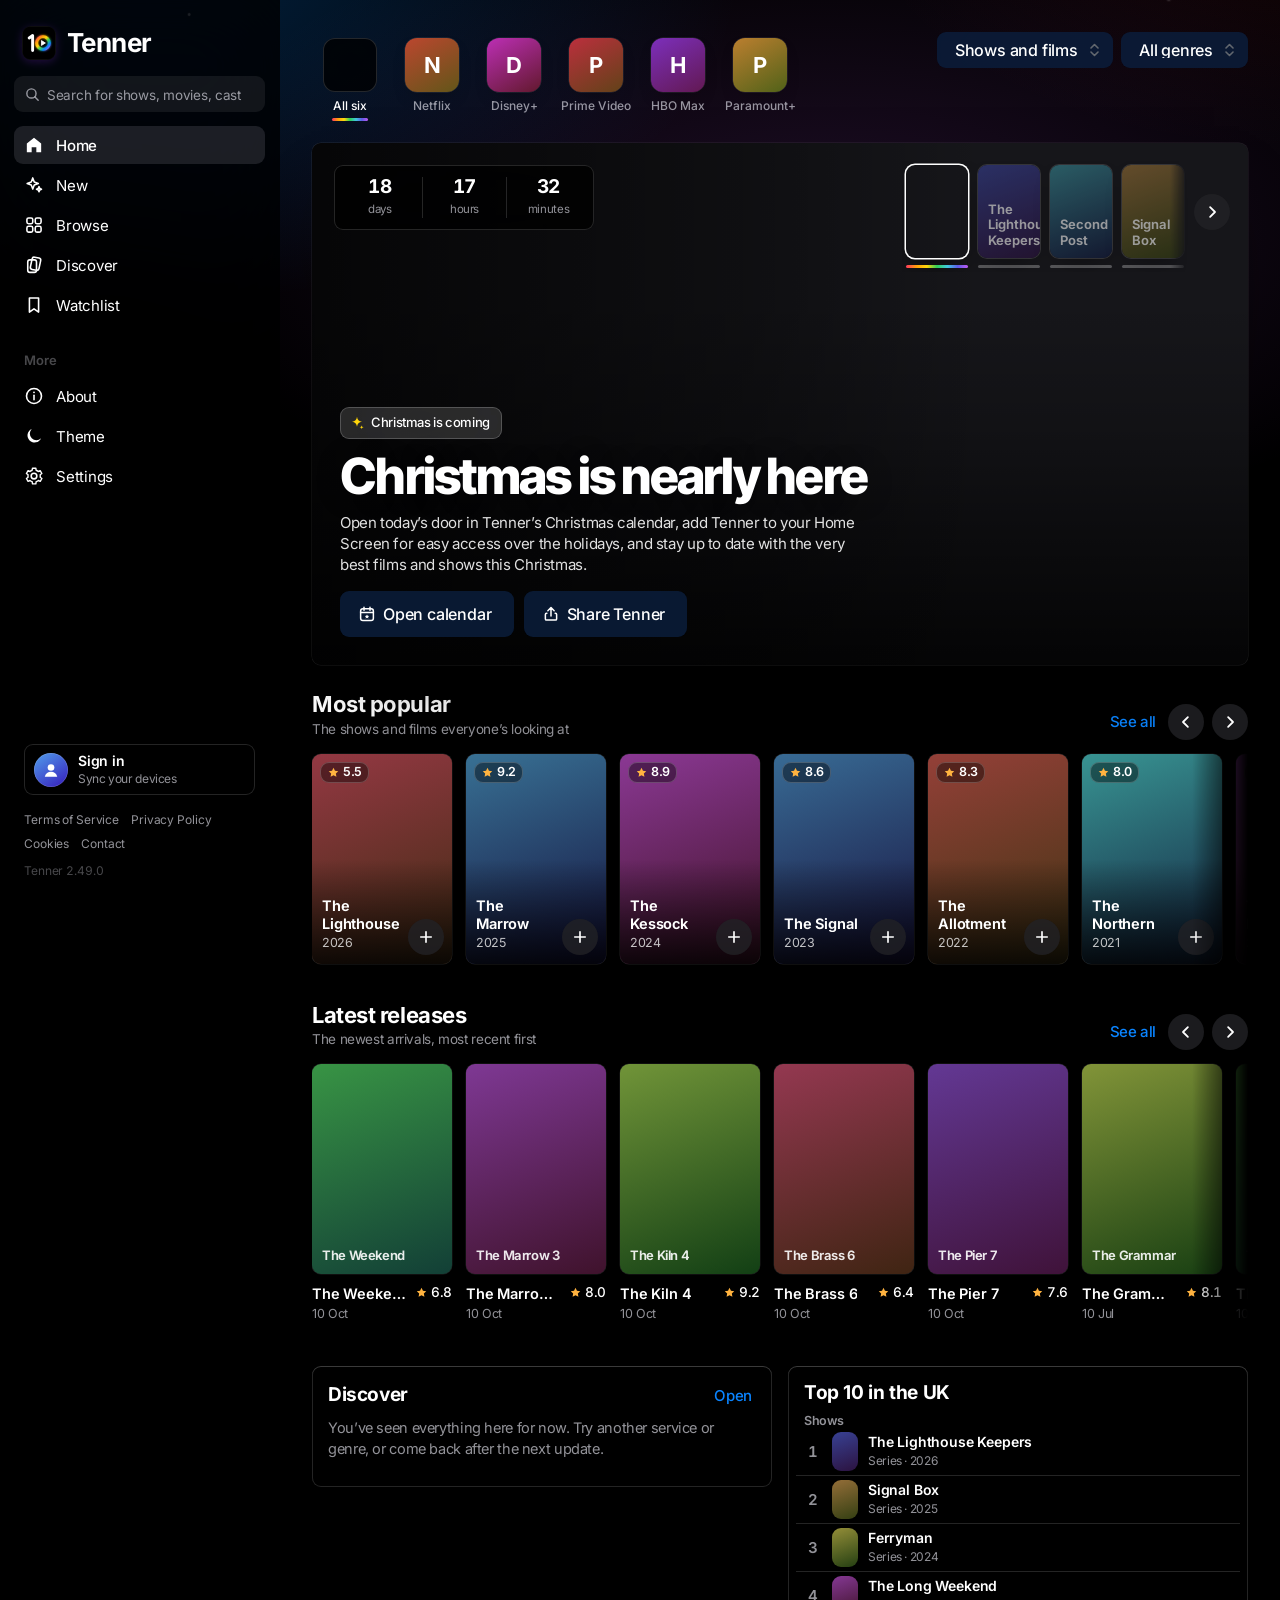
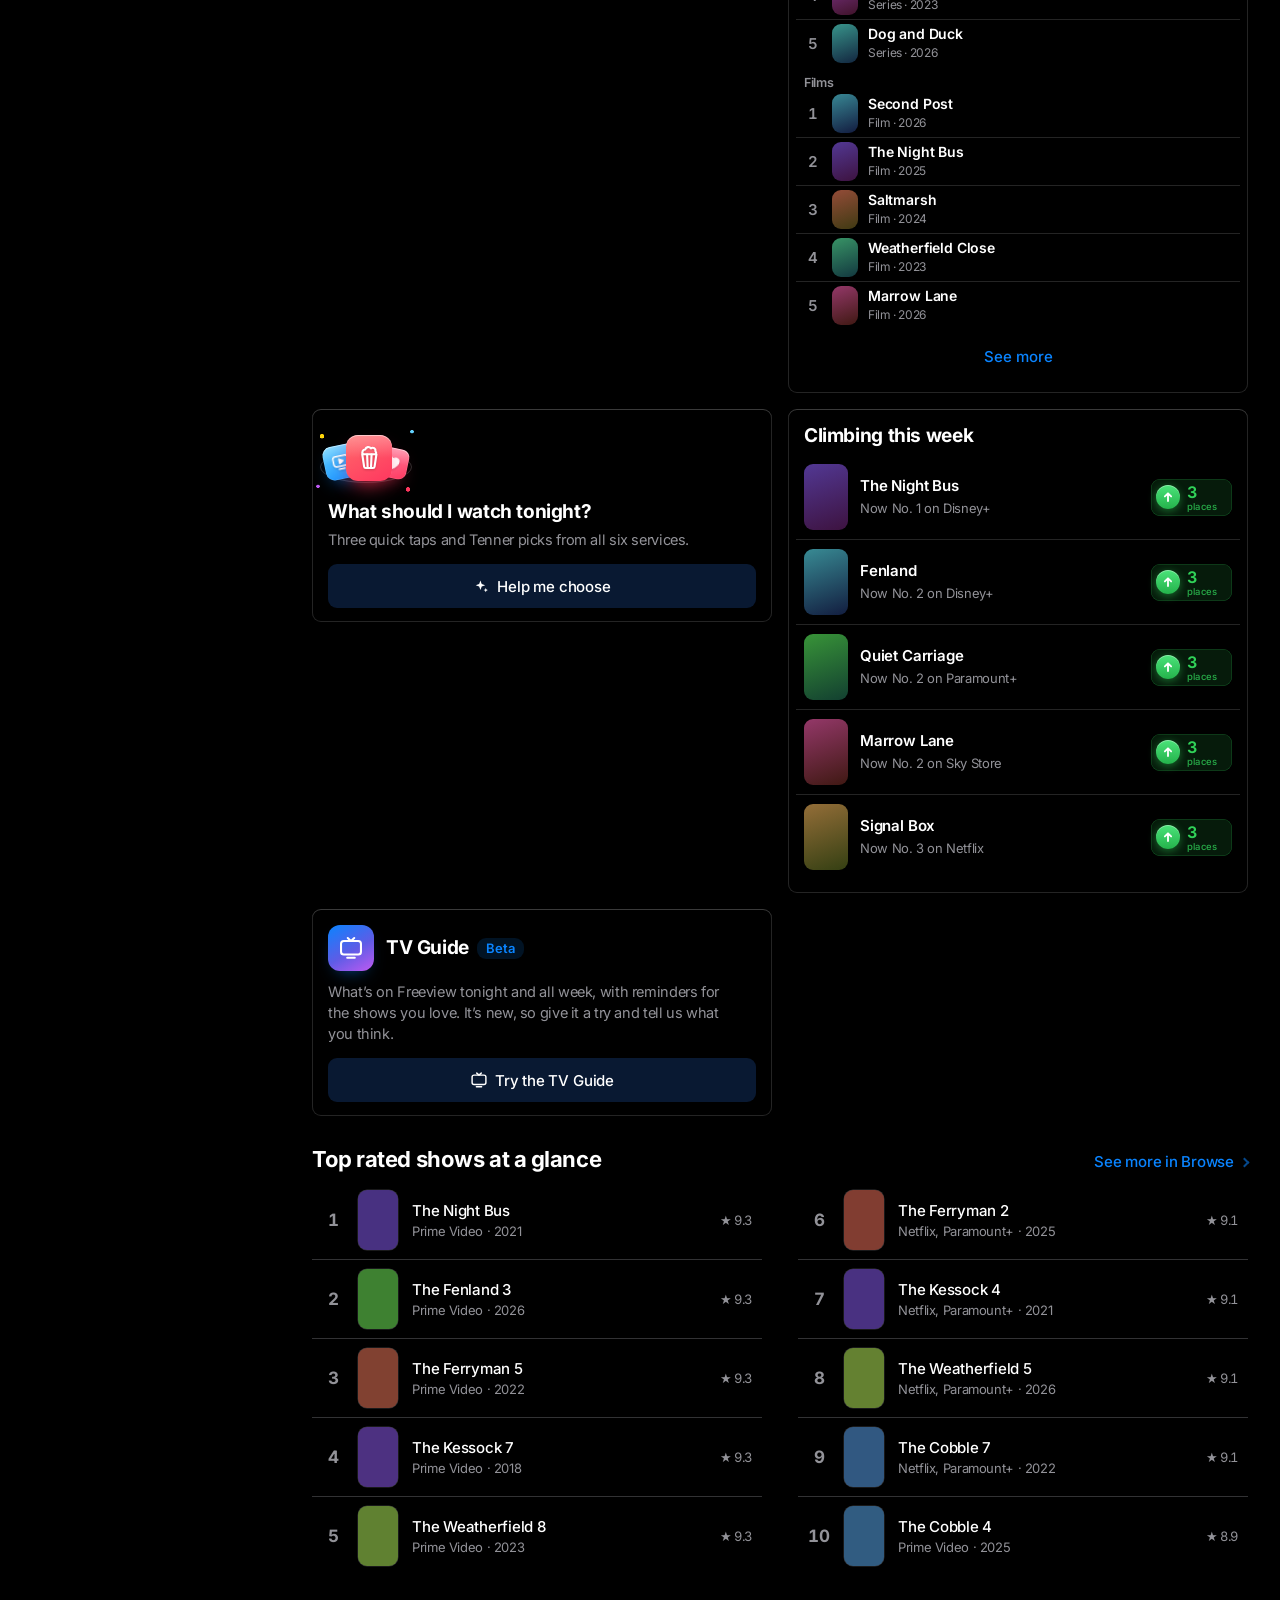
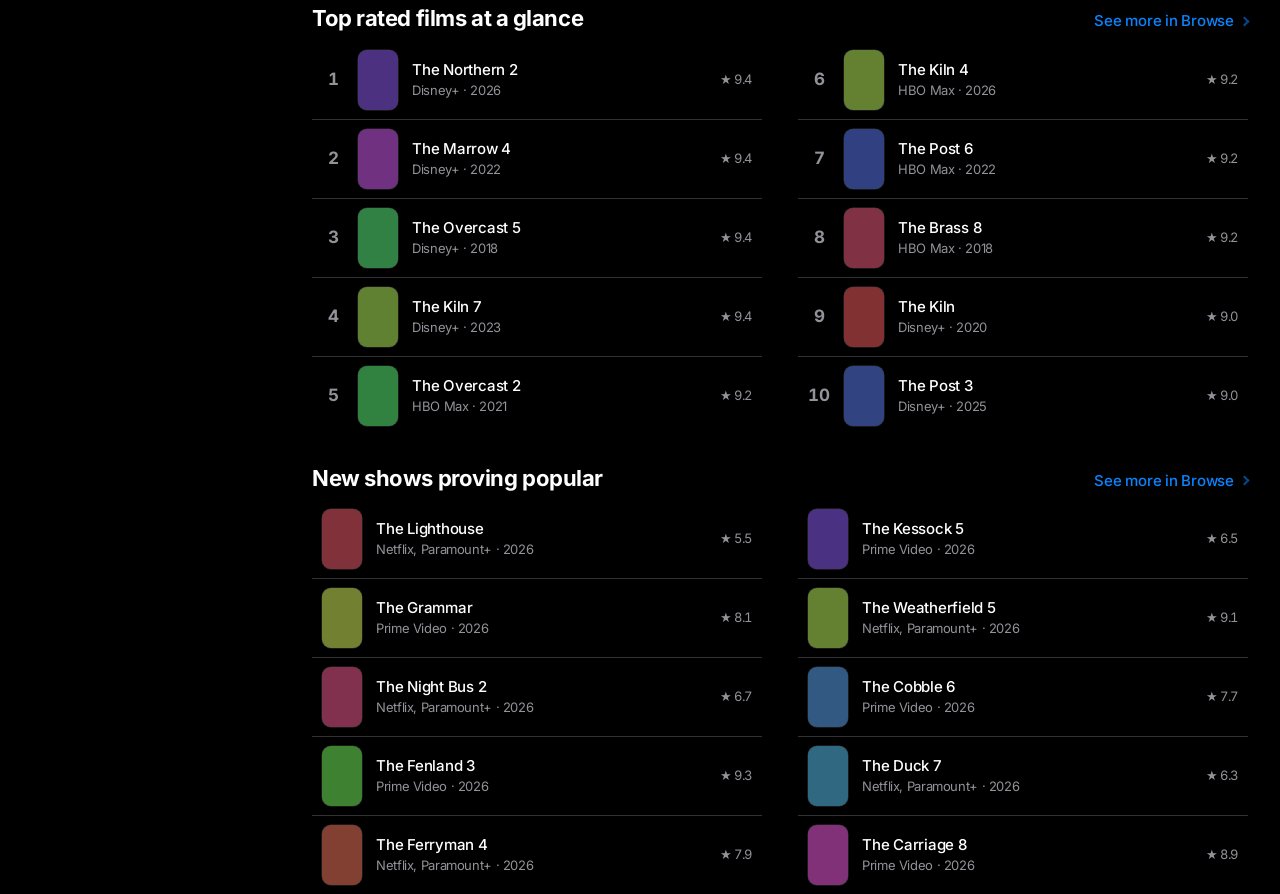
==== commit 62187a23: "Homepage: an American Horror Story trailer slide ahead of the Christmas slide (2.49.0) Plays its tra" ====
--- a/site/index.html
+++ b/site/index.html
@@ -42,9 +42,9 @@
   try{var t=localStorage.getItem("tenner-theme");tnTheme(t==="light"||t==="auto"?t:"dark")}catch(e){tnTheme("dark")}
   try{if(!(JSON.parse(localStorage.getItem("tenner-settings")||"{}").anim)||matchMedia("(prefers-reduced-motion: reduce)").matches)document.documentElement.classList.add("still")}catch(e){document.documentElement.classList.add("still")}
   addEventListener("pagereveal",function(e){if(e.viewTransition&&document.documentElement.classList.contains("still")){e.viewTransition.ready.catch(function(){});e.viewTransition.skipTransition()}});</script>
-  <link rel="stylesheet" href="styles.css?v=2.48.0">
-  <link rel="stylesheet" href="home.css?v=2.48.0">
-  <link rel="stylesheet" href="advent.css?v=2.48.0">
+  <link rel="stylesheet" href="styles.css?v=2.49.0">
+  <link rel="stylesheet" href="home.css?v=2.49.0">
+  <link rel="stylesheet" href="advent.css?v=2.49.0">
 </head>
 <body class="home">
   <a class="skip" href="#main">Skip to the page</a>
@@ -90,7 +90,7 @@
       <a class="side-link" href="legal.html#privacy">Privacy Policy</a>
       <a class="side-link" href="legal.html#cookies">Cookies</a>
       <a class="side-link" href="contact.html">Contact</a>
-      <span class="side-ver">Tenner 2.48.0</span>
+      <span class="side-ver">Tenner 2.49.0</span>
     </div>
   </div>
 
@@ -125,12 +125,12 @@
 
   <div id="toast" class="toast" role="status" aria-live="polite" hidden></div>
 
-  <script src="shell.js?v=2.48.0" defer></script>
-  <script src="links.js?v=2.48.0" defer></script>
-  <script src="sheet.js?v=2.48.0" defer></script>
-  <script src="person.js?v=2.48.0" defer></script>
-  <script src="tonight.js?v=2.48.0" defer></script>
-  <script src="advent.js?v=2.48.0" defer></script>
-  <script src="home.js?v=2.48.0" defer></script>
+  <script src="shell.js?v=2.49.0" defer></script>
+  <script src="links.js?v=2.49.0" defer></script>
+  <script src="sheet.js?v=2.49.0" defer></script>
+  <script src="person.js?v=2.49.0" defer></script>
+  <script src="tonight.js?v=2.49.0" defer></script>
+  <script src="advent.js?v=2.49.0" defer></script>
+  <script src="home.js?v=2.49.0" defer></script>
 </body>
 </html>
--- a/site/home.css
+++ b/site/home.css
@@ -351,23 +351,23 @@
 .bx-h-ov-x { -webkit-line-clamp: 4; }
 @media (max-width: 899px) { .bx-h-l .bx-h-ximg { object-position: 70% center; } }
 
-/* ---------- the Watchlist's trailer (signed in): the featured title's card, on the Watchlist page (app.js wlHero) ---------- */
+/* ---------- trailers in the featured title's card: the homepage's trailer slide (home.js trPlay) and the Watchlist's (app.js wlHero) ---------- */
 body:has(#wlTop:not([hidden])) { overflow-x: clip; }   /* the glow runs the window's full width, never past it */
 .wl-top { position: relative; isolation: isolate; padding-top: 10px; padding-bottom: 8px; }
 @media (min-width: 1000px) { .wl-top { padding-top: 22px; } }
 .wl-hero { min-height: clamp(380px, 52vh, 540px); }
-.wl-art { container-type: size; }
+.wl-art, .bx-h-vid { container-type: size; }
 /* the player fills the artwork the way a picture would (cropped, never letterboxed), under the soft dark wash */
-.wl-art iframe { position: absolute; top: 50%; left: 50%; width: max(100cqw, 177.78cqh); height: max(100cqh, 56.25cqw); translate: -50% -50%; scale: 1.04;
+.wl-art iframe, .bx-h-vid iframe { position: absolute; top: 50%; left: 50%; width: max(100cqw, 177.78cqh); height: max(100cqh, 56.25cqw); translate: -50% -50%; scale: 1.04;
   border: 0; opacity: 0; pointer-events: none; }
-.wl-art.on iframe { opacity: 1; }
-:root:not(.still) .wl-art iframe { transition: opacity 1s var(--ease-out); }
+.wl-art.on iframe, .bx-h-vid.on iframe { opacity: 1; }
+:root:not(.still) .wl-art iframe, :root:not(.still) .bx-h-vid iframe { transition: opacity 1s var(--ease-out); }
 /* no wide artwork: the poster, blurred into a backdrop */
 .wl-soft .bx-h-l img { filter: blur(28px) saturate(1.4); transform: scale(1.2); }
 :root:not(.still) .wl-soft .bx-h-l.in img { animation: none; }
 :root:not(.still) .wl-copy > * { animation: wlIn .6s var(--ease-out) both; }
 @keyframes wlIn { from { opacity: 0; transform: translateY(8px); } }
-.wl-snd[aria-pressed="true"] .off, .wl-snd[aria-pressed="false"] .on { display: none; }
+.wl-snd[aria-pressed="true"] .off, .wl-snd[aria-pressed="false"] .on, .bx-snd[aria-pressed="true"] .off, .bx-snd[aria-pressed="false"] .on { display: none; }
 @media (max-width: 899px) { .wl-hero { height: clamp(400px, 104vw, 520px); } }
 @media (max-width: 719px) { .wl-top { padding-top: 6px; } .wl-hero { margin-top: 0; } }
 .wl-hero .bx-h-acts { flex-wrap: nowrap; }
@@ -377,3 +377,11 @@
   .wl-hero .bx-r-l { width: 44px; height: 44px; }
   .wl-hero .bx-cta { font-size: 15px; }
 }
+/* the trailer slide's three buttons stay on one line, down to the smallest phones */
+.bx-h-acts:has(.bx-snd) { flex-wrap: nowrap; }
+@media (max-width: 380px) {
+  .bx-h-copy:has(.bx-snd) { padding-left: 14px; padding-right: 14px; }
+  .bx-h-acts:has(.bx-snd) { gap: 8px; }
+  .bx-h-acts:has(.bx-snd) .bx-r-l { width: 44px; height: 44px; }
+  .bx-h-acts:has(.bx-snd) .bx-cta { font-size: 15px; }
+}
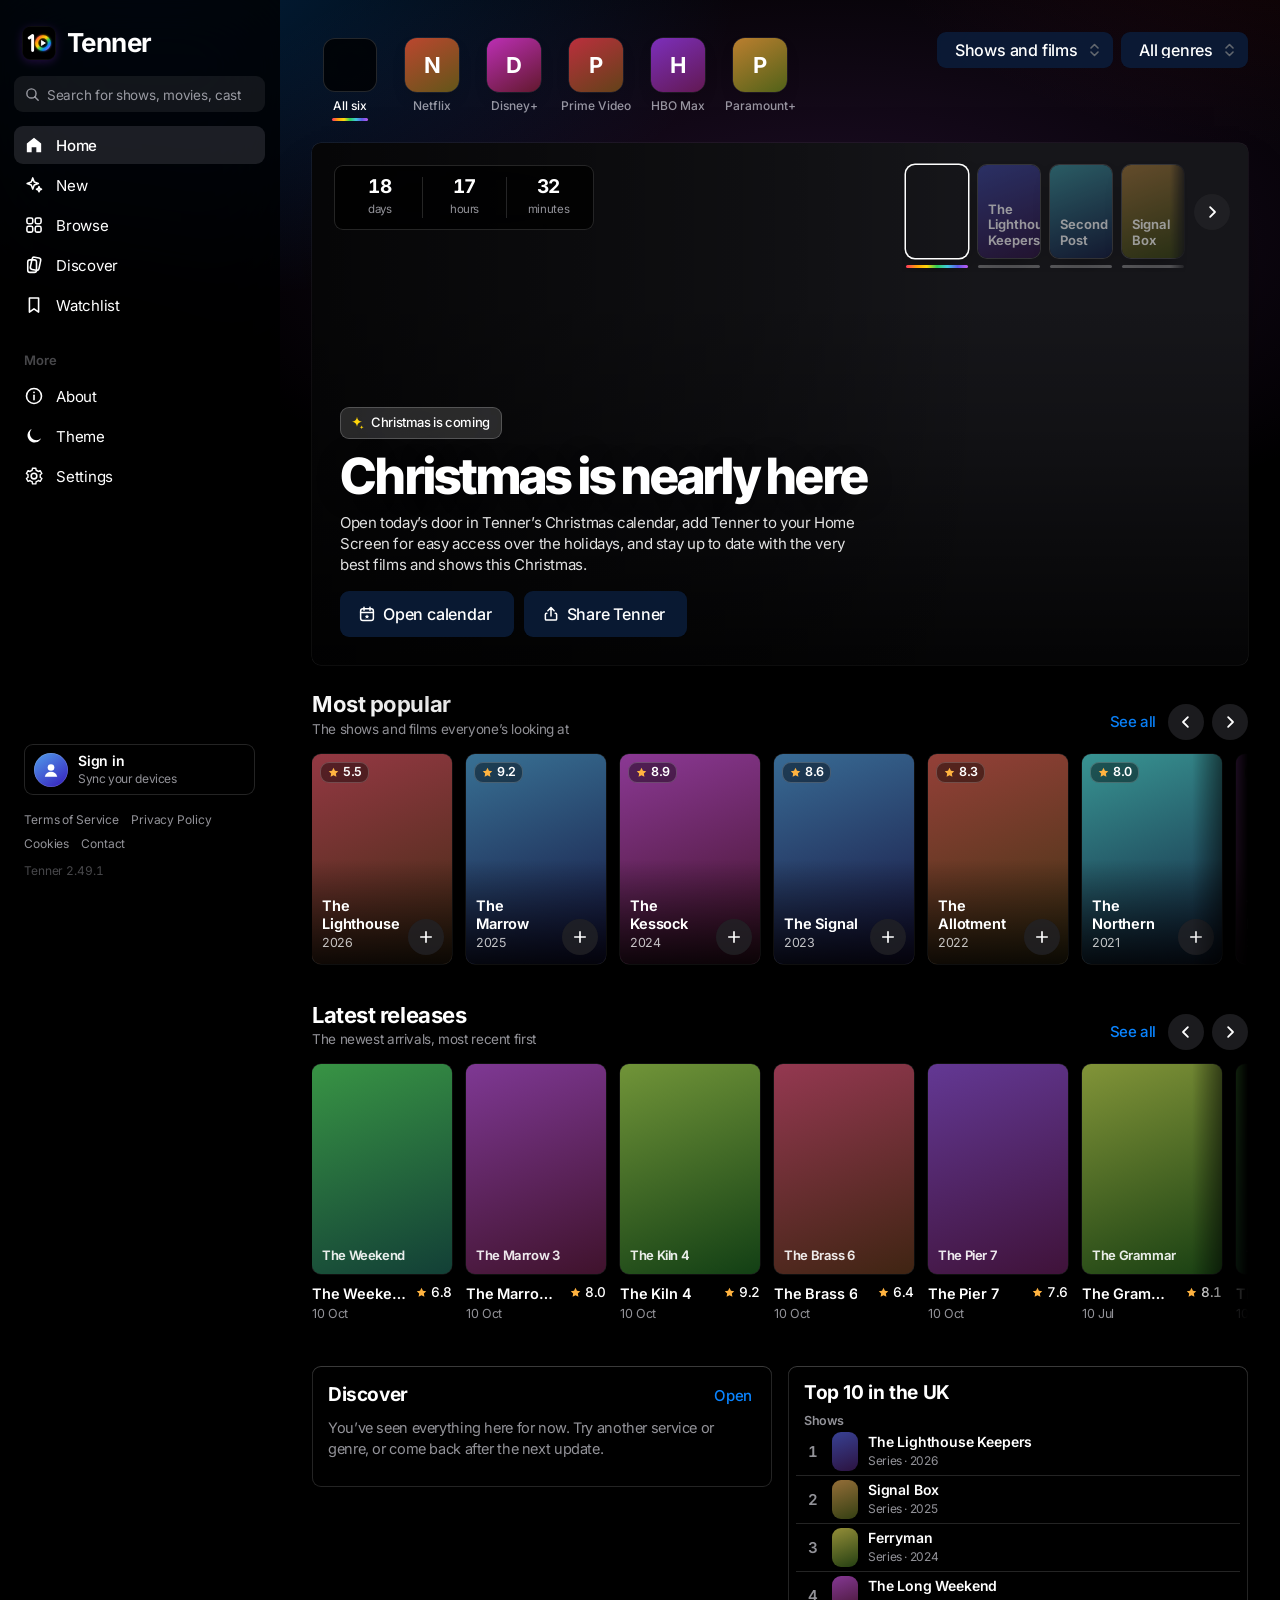
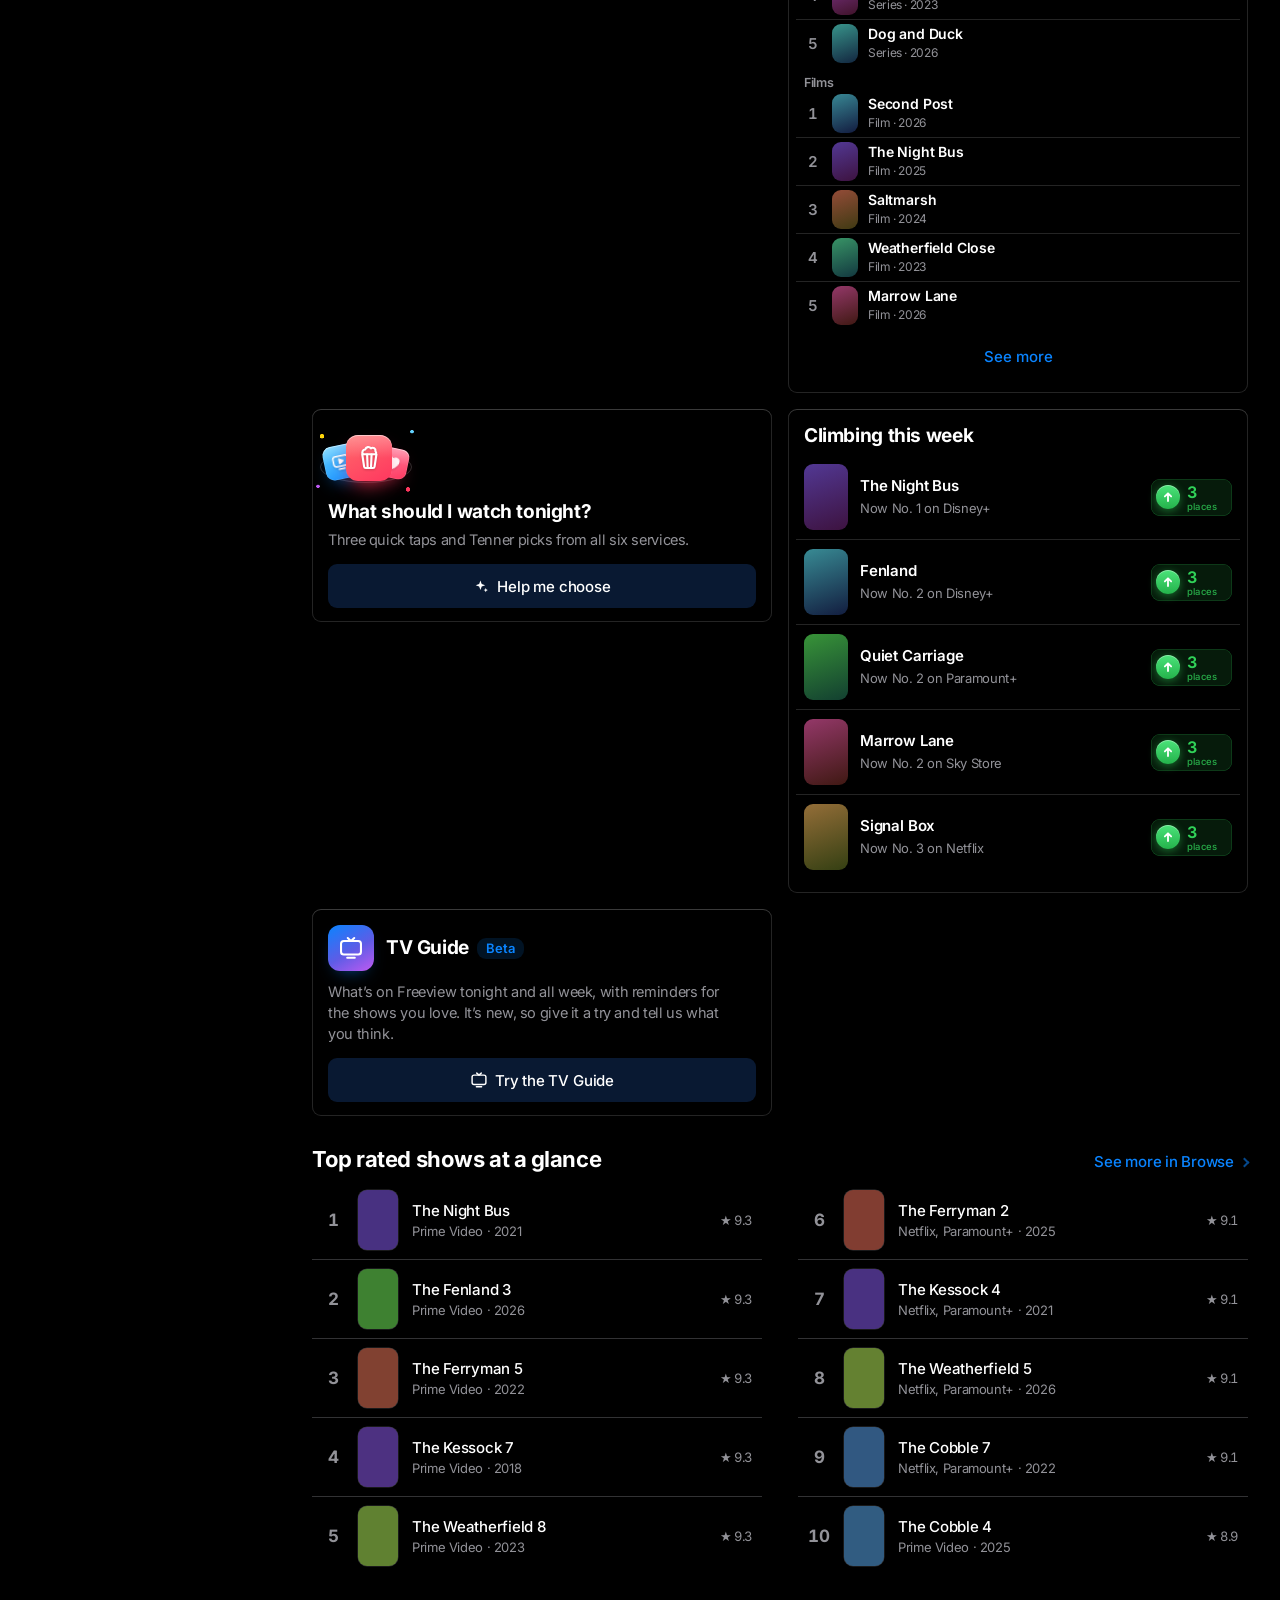
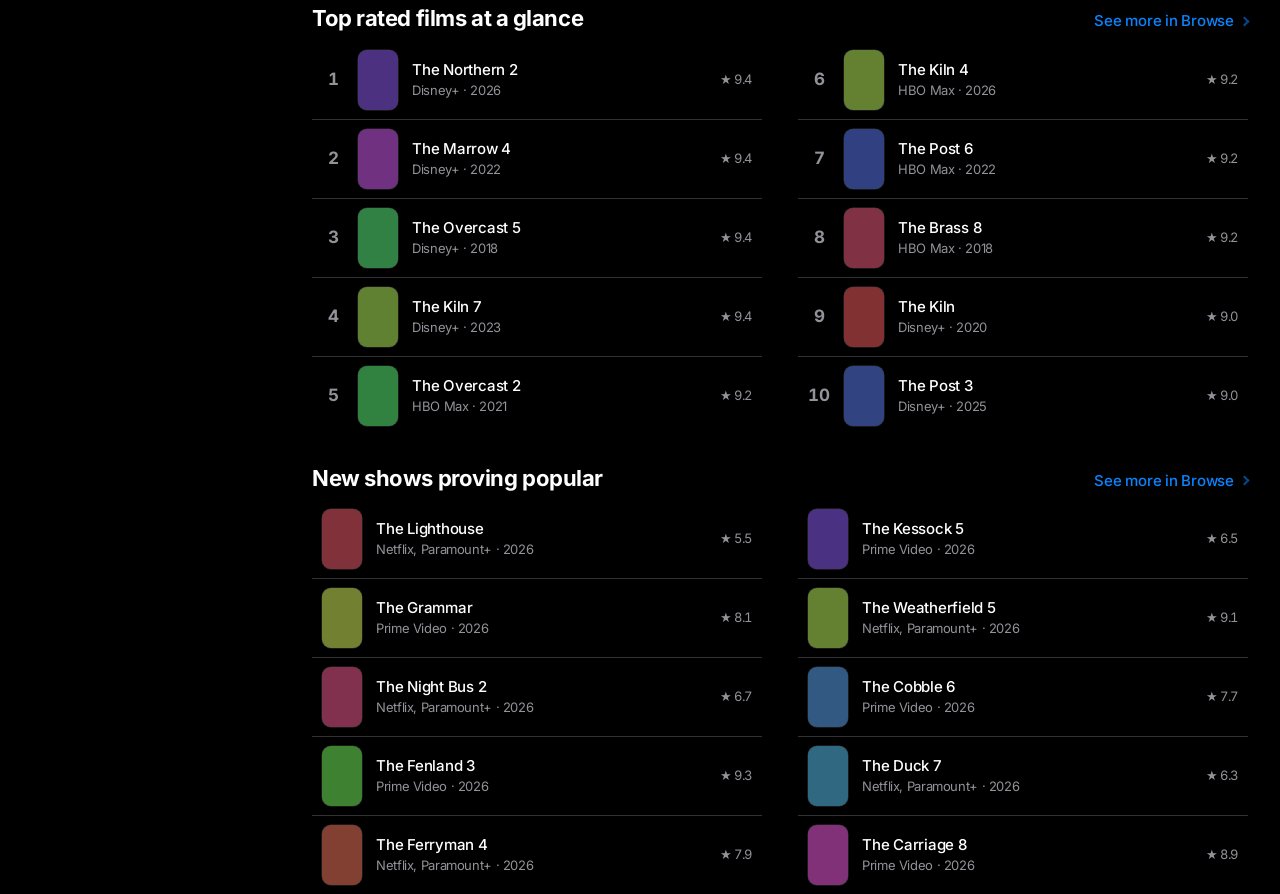
==== commit f1dfd3da: "Christmas calendar box: the fairy lights wrap round the box itself, not the little calendar (2.49.1)" ====
--- a/site/index.html
+++ b/site/index.html
@@ -42,9 +42,9 @@
   try{var t=localStorage.getItem("tenner-theme");tnTheme(t==="light"||t==="auto"?t:"dark")}catch(e){tnTheme("dark")}
   try{if(!(JSON.parse(localStorage.getItem("tenner-settings")||"{}").anim)||matchMedia("(prefers-reduced-motion: reduce)").matches)document.documentElement.classList.add("still")}catch(e){document.documentElement.classList.add("still")}
   addEventListener("pagereveal",function(e){if(e.viewTransition&&document.documentElement.classList.contains("still")){e.viewTransition.ready.catch(function(){});e.viewTransition.skipTransition()}});</script>
-  <link rel="stylesheet" href="styles.css?v=2.49.0">
-  <link rel="stylesheet" href="home.css?v=2.49.0">
-  <link rel="stylesheet" href="advent.css?v=2.49.0">
+  <link rel="stylesheet" href="styles.css?v=2.49.1">
+  <link rel="stylesheet" href="home.css?v=2.49.1">
+  <link rel="stylesheet" href="advent.css?v=2.49.1">
 </head>
 <body class="home">
   <a class="skip" href="#main">Skip to the page</a>
@@ -90,7 +90,7 @@
       <a class="side-link" href="legal.html#privacy">Privacy Policy</a>
       <a class="side-link" href="legal.html#cookies">Cookies</a>
       <a class="side-link" href="contact.html">Contact</a>
-      <span class="side-ver">Tenner 2.49.0</span>
+      <span class="side-ver">Tenner 2.49.1</span>
     </div>
   </div>
 
@@ -125,12 +125,12 @@
 
   <div id="toast" class="toast" role="status" aria-live="polite" hidden></div>
 
-  <script src="shell.js?v=2.49.0" defer></script>
-  <script src="links.js?v=2.49.0" defer></script>
-  <script src="sheet.js?v=2.49.0" defer></script>
-  <script src="person.js?v=2.49.0" defer></script>
-  <script src="tonight.js?v=2.49.0" defer></script>
-  <script src="advent.js?v=2.49.0" defer></script>
-  <script src="home.js?v=2.49.0" defer></script>
+  <script src="shell.js?v=2.49.1" defer></script>
+  <script src="links.js?v=2.49.1" defer></script>
+  <script src="sheet.js?v=2.49.1" defer></script>
+  <script src="person.js?v=2.49.1" defer></script>
+  <script src="tonight.js?v=2.49.1" defer></script>
+  <script src="advent.js?v=2.49.1" defer></script>
+  <script src="home.js?v=2.49.1" defer></script>
 </body>
 </html>
--- a/site/advent.css
+++ b/site/advent.css
@@ -126,7 +126,8 @@
 }
 
 /* ---------- its box at the top of the homepage's right-hand column: the calendar in miniature ---------- */
-.bx-adv { position: relative; }
+.bx-adv { position: relative; overflow: visible; margin: 6px 0 10px; }
+.bx-adv-cal { margin: 4px 0 12px; }
 .bx-adv-tag { color: #3a2400; background: linear-gradient(#ffe8a3, #ffc94a); }
 .bx-adv-cal { position: relative; isolation: isolate; display: grid; grid-template-columns: repeat(6, minmax(0, 1fr)); grid-template-rows: repeat(7, minmax(0, 1fr)); aspect-ratio: 4 / 5; gap: 4px; padding: 8px;
   overflow: hidden; border-radius: var(--r); background: #0a1033; box-shadow: inset 0 0 0 1px rgba(255, 214, 120, .25), 0 10px 26px -14px rgba(0, 0, 0, .6); }
@@ -149,17 +150,16 @@
   30% { box-shadow: 0 0 0 2px rgba(255, 214, 120, .9), 0 0 50px rgba(255, 196, 90, .55); }
   100% { box-shadow: 0 0 0 0 rgba(255, 214, 120, 0); } }
 
-/* fairy lights round the calendar (and its little one) */
+/* fairy lights round the calendar, and round the edge of its box */
 .adv-lit { position: relative; margin: 10px 4px 4px; }
-.adv-lit-s { margin: 12px 6px 16px; }
 .lt { position: absolute; inset: -7px; z-index: 2; pointer-events: none; }
-.adv-lit-s .lt { inset: -5px; }
+.bx-adv > .lt { inset: -4px; }
 .lt svg { position: absolute; inset: 0; width: 100%; height: 100%; overflow: visible; }
 .lt path { fill: none; stroke: #0d2a18; stroke-width: 2; vector-effect: non-scaling-stroke; filter: drop-shadow(0 1px 1px rgba(0, 0, 0, .5)); }
 .lt i { position: absolute; width: 8px; height: 13px; margin: -13px 0 0 -4px; transform-origin: 50% 100%; transform: rotate(var(--a));
   border-radius: 50% 50% 46% 46% / 62% 62% 38% 38%; background: radial-gradient(circle at 42% 30%, #fff 0 10%, var(--c) 48%, color-mix(in srgb, var(--c) 60%, #000));
   box-shadow: 0 0 8px 2px var(--g), 0 0 22px 6px color-mix(in srgb, var(--g) 45%, transparent); }
 .lt i::after { content: ""; position: absolute; left: 1.5px; right: 1.5px; bottom: -3px; height: 4px; border-radius: 1px; background: #1d3524; box-shadow: none; }
-.adv-lit-s .lt i { width: 6px; height: 10px; margin: -10px 0 0 -3px; box-shadow: 0 0 6px 1px var(--g), 0 0 14px 4px color-mix(in srgb, var(--g) 40%, transparent); }
+.bx-adv > .lt i { width: 6px; height: 10px; margin: -10px 0 0 -3px; box-shadow: 0 0 6px 1px var(--g), 0 0 14px 4px color-mix(in srgb, var(--g) 40%, transparent); }
 @media (prefers-reduced-motion: no-preference) { .lt i { animation: advTw 2.4s ease-in-out infinite; animation-delay: calc(-1 * var(--dl)); } }
 @keyframes advTw { 0%, 100% { opacity: 1; filter: brightness(1.1); } 50% { opacity: .55; filter: brightness(.8); } }
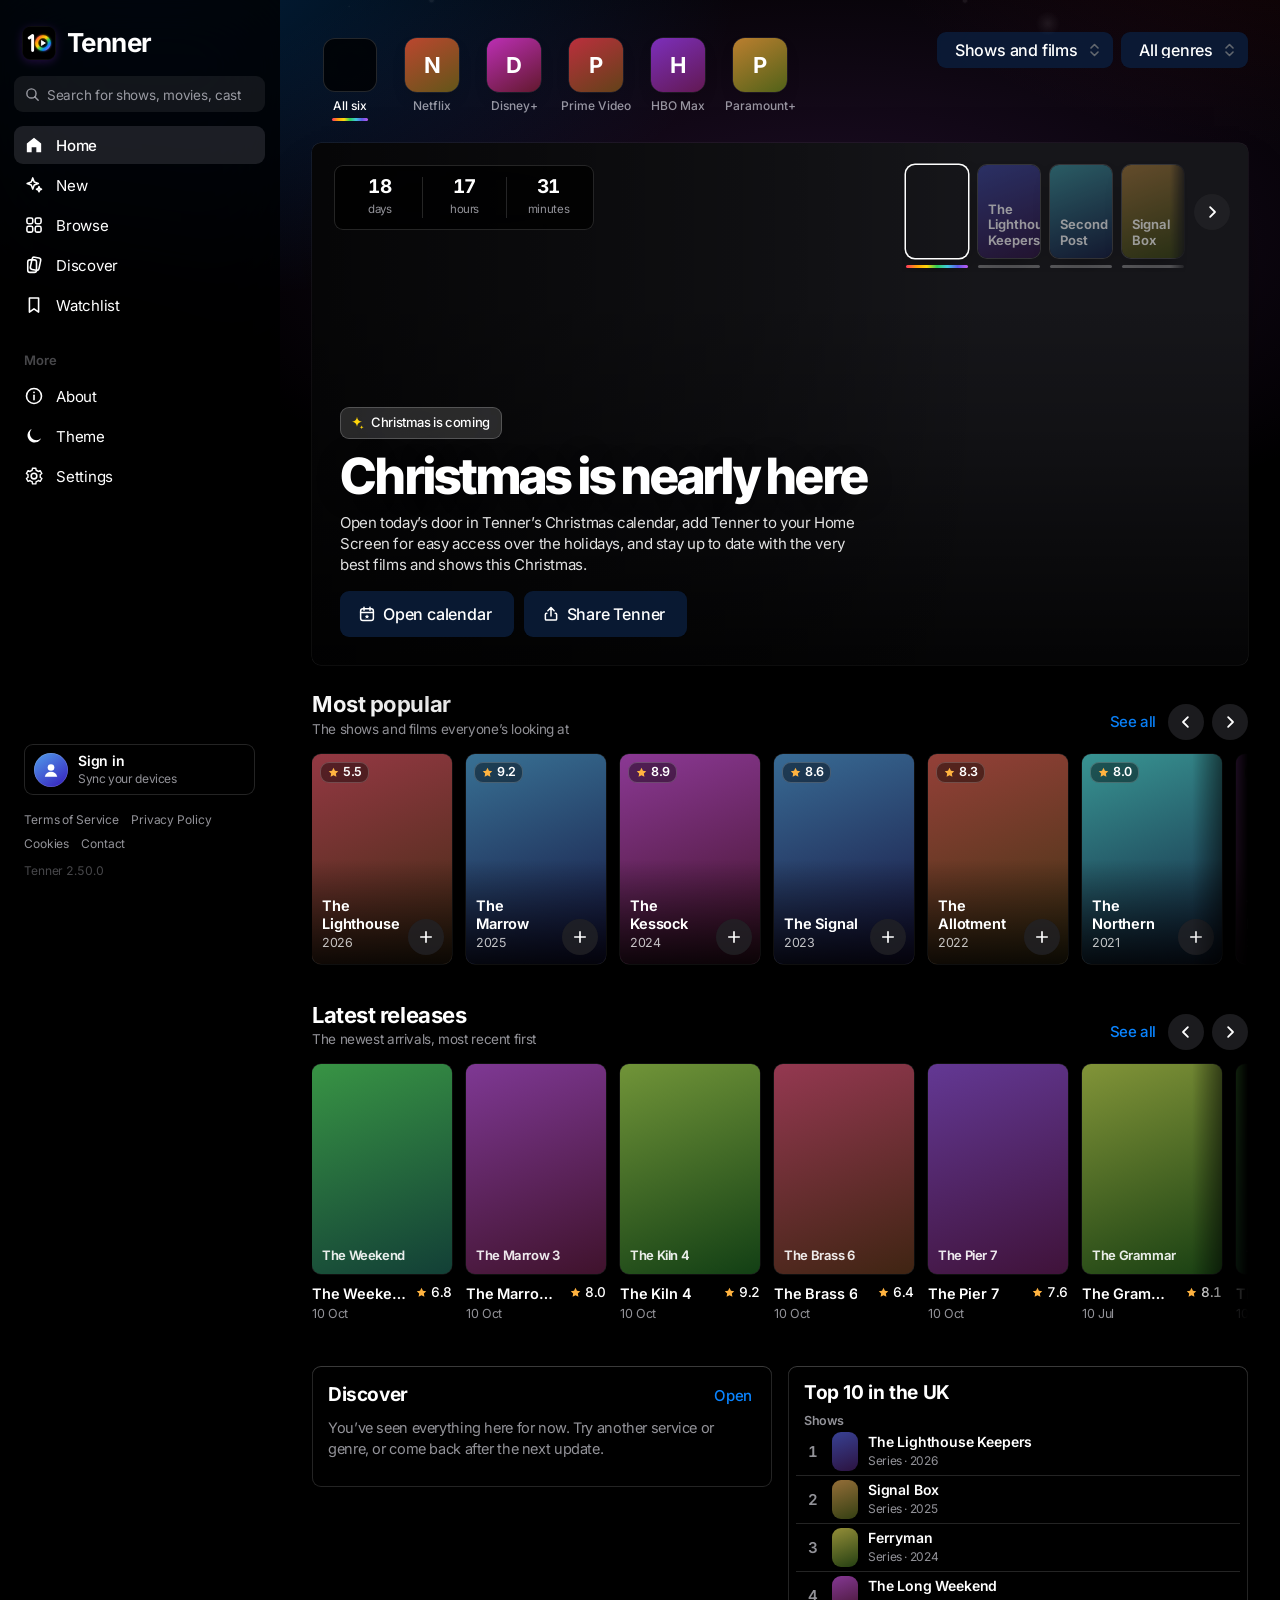
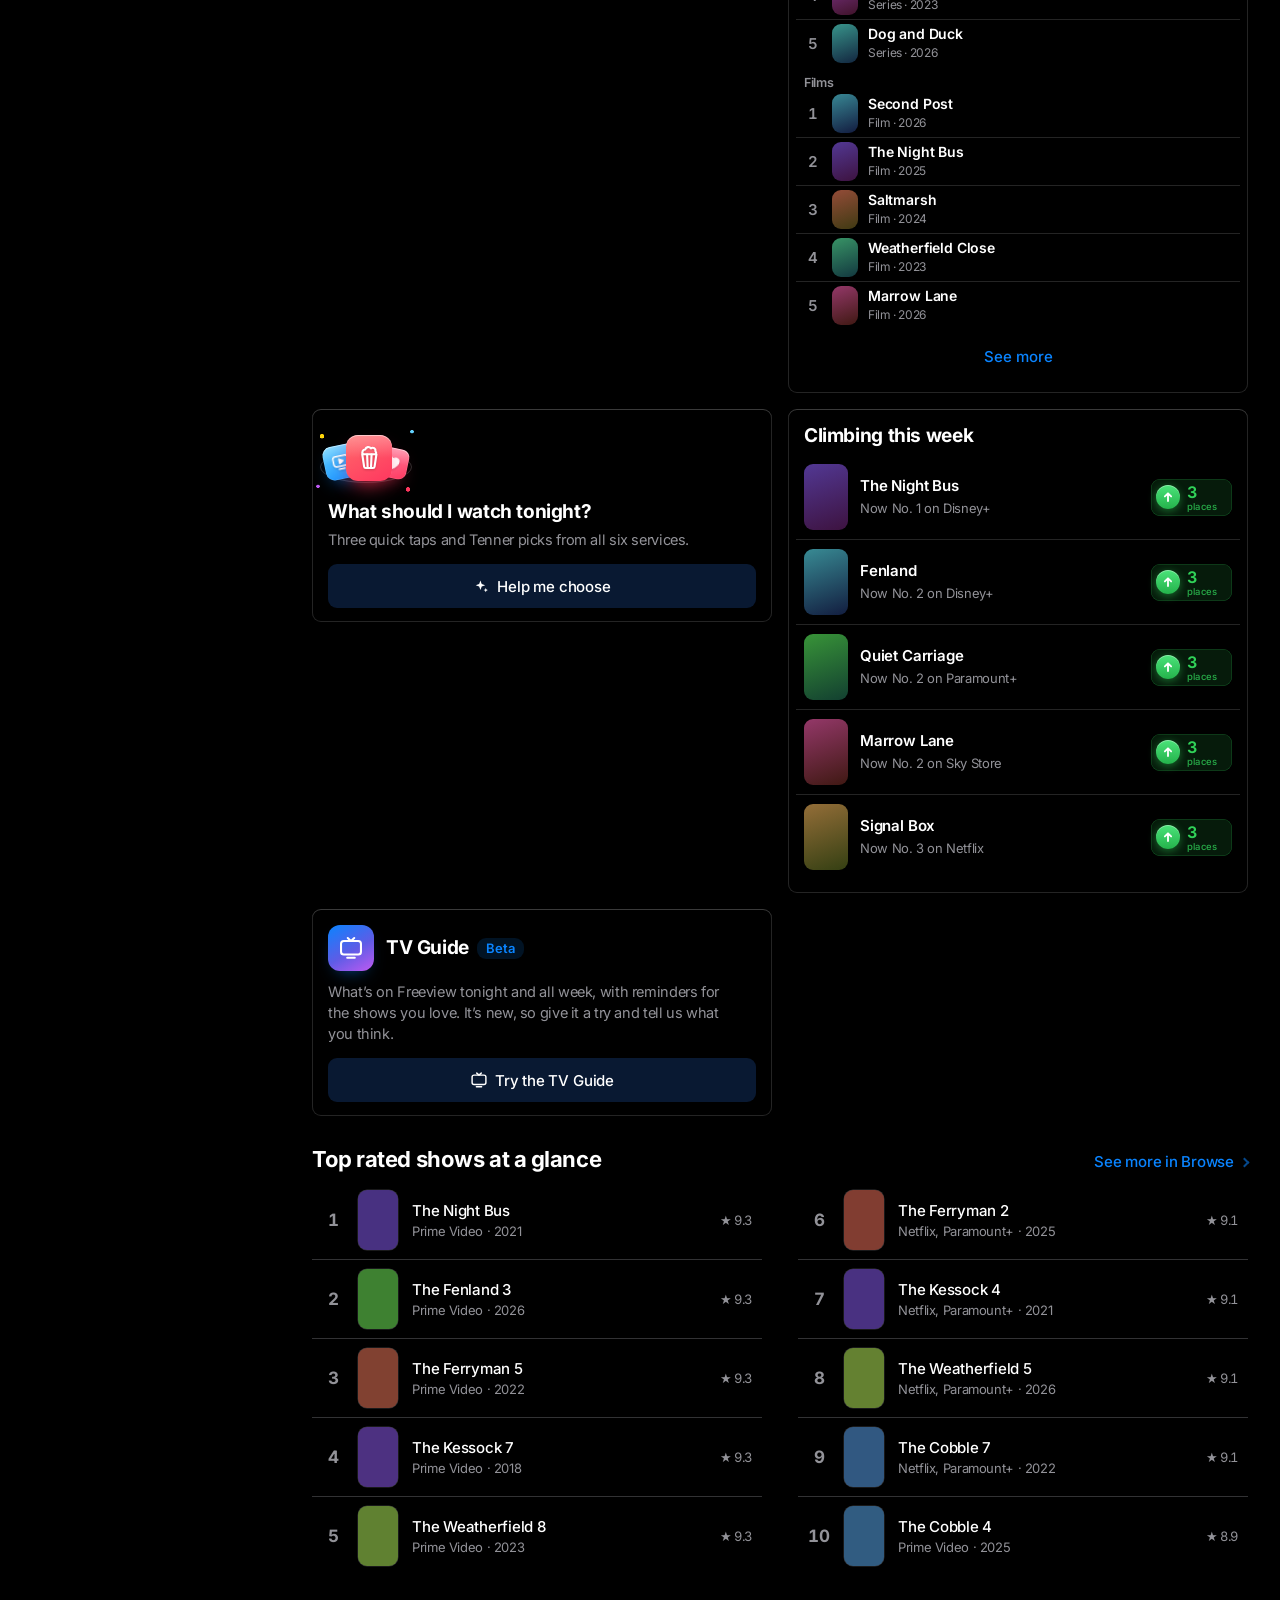
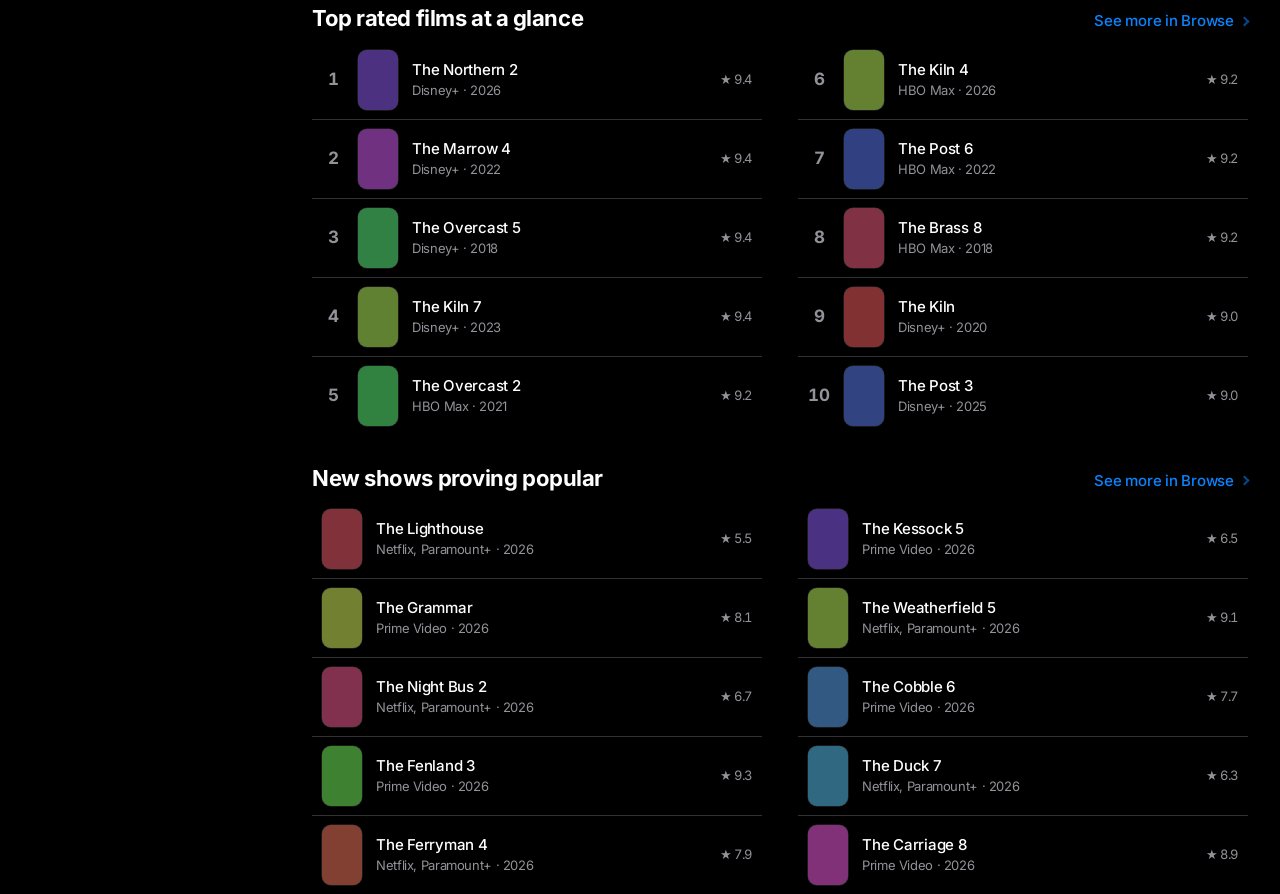
==== commit 2abed0e2: "New, redesigned: the week in numbers, Day by Day and the week on the charts (2.50.0) - The week in n" ====
--- a/site/index.html
+++ b/site/index.html
@@ -42,9 +42,9 @@
   try{var t=localStorage.getItem("tenner-theme");tnTheme(t==="light"||t==="auto"?t:"dark")}catch(e){tnTheme("dark")}
   try{if(!(JSON.parse(localStorage.getItem("tenner-settings")||"{}").anim)||matchMedia("(prefers-reduced-motion: reduce)").matches)document.documentElement.classList.add("still")}catch(e){document.documentElement.classList.add("still")}
   addEventListener("pagereveal",function(e){if(e.viewTransition&&document.documentElement.classList.contains("still")){e.viewTransition.ready.catch(function(){});e.viewTransition.skipTransition()}});</script>
-  <link rel="stylesheet" href="styles.css?v=2.49.1">
-  <link rel="stylesheet" href="home.css?v=2.49.1">
-  <link rel="stylesheet" href="advent.css?v=2.49.1">
+  <link rel="stylesheet" href="styles.css?v=2.50.0">
+  <link rel="stylesheet" href="home.css?v=2.50.0">
+  <link rel="stylesheet" href="advent.css?v=2.50.0">
 </head>
 <body class="home">
   <a class="skip" href="#main">Skip to the page</a>
@@ -90,7 +90,7 @@
       <a class="side-link" href="legal.html#privacy">Privacy Policy</a>
       <a class="side-link" href="legal.html#cookies">Cookies</a>
       <a class="side-link" href="contact.html">Contact</a>
-      <span class="side-ver">Tenner 2.49.1</span>
+      <span class="side-ver">Tenner 2.50.0</span>
     </div>
   </div>
 
@@ -125,12 +125,12 @@
 
   <div id="toast" class="toast" role="status" aria-live="polite" hidden></div>
 
-  <script src="shell.js?v=2.49.1" defer></script>
-  <script src="links.js?v=2.49.1" defer></script>
-  <script src="sheet.js?v=2.49.1" defer></script>
-  <script src="person.js?v=2.49.1" defer></script>
-  <script src="tonight.js?v=2.49.1" defer></script>
-  <script src="advent.js?v=2.49.1" defer></script>
-  <script src="home.js?v=2.49.1" defer></script>
+  <script src="shell.js?v=2.50.0" defer></script>
+  <script src="links.js?v=2.50.0" defer></script>
+  <script src="sheet.js?v=2.50.0" defer></script>
+  <script src="person.js?v=2.50.0" defer></script>
+  <script src="tonight.js?v=2.50.0" defer></script>
+  <script src="advent.js?v=2.50.0" defer></script>
+  <script src="home.js?v=2.50.0" defer></script>
 </body>
 </html>
--- a/site/styles.css
+++ b/site/styles.css
@@ -394,11 +394,7 @@
   .nr { grid-auto-columns: 124px; gap: 12px; }
 }
 
-/* ============================================================ New This Week: the week on the charts, then releases day by day */
-.group { margin: 20px 0 0; animation: riseIn .6s var(--ease-out) both; }
-.group:nth-of-type(2) { animation-delay: .05s; } .group:nth-of-type(3) { animation-delay: .1s; }
-.group:nth-of-type(4) { animation-delay: .15s; } .group:nth-of-type(n+5) { animation-delay: .2s; }
-.group h2 { margin: 0 0 6px; font: 700 17px/1.3 var(--font); color: var(--label); letter-spacing: -.015em; }
+/* ============================================================ New This Week (new.css adds the redesign's own pieces) */
 /* each day: the homepage's chart list (.cl), in rows, with the service's logo and (coming soon) Add to Calendar */
 .nw-cl { grid-template-rows: none; grid-auto-flow: row; }
 .nw-cl li { display: flex; align-items: center; border-top: .5px solid var(--sep) !important; }
@@ -407,13 +403,8 @@
 .nw-cl li > a, .nw-cl .nw-row { flex: 1; min-width: 0; display: flex; align-items: center; gap: 14px; padding: 9px 10px; color: inherit; }
 .nw-cl .nw-logo { width: 26px; height: 26px; flex: none; border-radius: var(--r); box-shadow: 0 0 0 .5px var(--sep); }
 .nw-cl .cal-add { margin-right: 6px; }
-.group h2.today { color: var(--accent); }
-/* New This Week: links down to Coming soon and Leaving soon, their headings, and the Add to Calendar button */
-.nw-jumps { display: flex; gap: 18px; margin: 10px 0 0; }
-.nw-jump { display: inline-flex; align-items: center; gap: 6px; padding: 8px 0; font-size: 15px; font-weight: 500; letter-spacing: -.016em; }
-.nw-jump .chev { width: 7px; height: 7px; border-width: 0 2px 2px 0; transform: rotate(45deg); margin-top: -3px; }
+/* New This Week: its sections, and the Add to Calendar button */
 .wk { scroll-margin-top: 80px; }
-.nw-none { margin: 0; color: var(--label2); }
 .cal-add { flex: none; display: grid; place-items: center; width: 36px; height: 36px; padding: 0; border: 0; border-radius: 50%; cursor: pointer; color: var(--accent);
   background: color-mix(in srgb, var(--accent) 12%, transparent); -webkit-tap-highlight-color: transparent; transition: transform .3s var(--ease-spring), background-color .2s ease; }
 .cal-add svg { width: 20px; height: 20px; }
@@ -1326,11 +1317,6 @@
   .mb-pc::after { background: linear-gradient(to right, rgba(0, 0, 0, .7) 0%, rgba(0, 0, 0, .35) 55%, transparent 80%); }
   .mb-pc .mb-copy { right: 42%; z-index: 2; }
   .mb-pc .mb-title { white-space: normal; display: -webkit-box; -webkit-line-clamp: 2; -webkit-box-orient: vertical; font-size: 20px; }
-
-    /* each day: a bold heading, then the list without a box, rows divided by hairlines */
-  .group { margin-top: 22px; }
-  .group h2 { margin: 0 0 6px; font: 700 21px/1.2 var(--font); letter-spacing: -.015em; color: var(--label); }
-  .group h2.today { color: var(--accent); }
 }
 
 /* one-time feature tips (shell.js, tn.tip): a small frosted box pointing at something new; once, then gone. --ax: where
@@ -1395,7 +1381,7 @@
 .drawer .side-acct { padding: 10px 12px; margin: 0 0 10px; }
 
 /* buttons: regular weight, smoothed (greyscale antialiasing, as on Apple's own) rather than bold */
-button, .btn, .dd, .mb-badge, .pv-ok, .ft-ok, .sh-main .btn, .tn-opt, .coll-b, .segmented button, .nw-jump {
+button, .btn, .dd, .mb-badge, .pv-ok, .ft-ok, .sh-main .btn, .tn-opt, .coll-b, .segmented button {
   -webkit-font-smoothing: antialiased; -moz-osx-font-smoothing: grayscale; }
 .btn, .sh-main .btn, .pv-ok, .dd-kind, .segmented button, .ac-main { font-weight: 500 !important; }
 
@@ -1411,7 +1397,7 @@
    scroll, so they stay smooth. Only with Animations on, and never when the device asks for reduced motion. */
 @supports (animation-timeline: view()) {
   /* New This Week and the Watchlist: each section, and each day's list, settles in the same way */
-  :root:not(.still) #view .wrap :is(.wk-hd, .wk > .nr, .group, .nrow) { animation: pxRise linear both; animation-timeline: view(); animation-range: entry 0% entry 40%; }
+  :root:not(.still) #view .wrap :is(.wk-hd, .wk > .nr, .nw-stats, .race-box, .nrow) { animation: pxRise linear both; animation-timeline: view(); animation-range: entry 0% entry 40%; }
   /* phones: the banners' pictures drift the other way as you swipe them */
   @media (max-width: 560px) {
     :root:not(.still) .mb-card > img:not(.mb-poster):not(.mb-glow):not(.soft) { scale: 1.16; animation: pxSwipe linear both; animation-timeline: view(inline); }
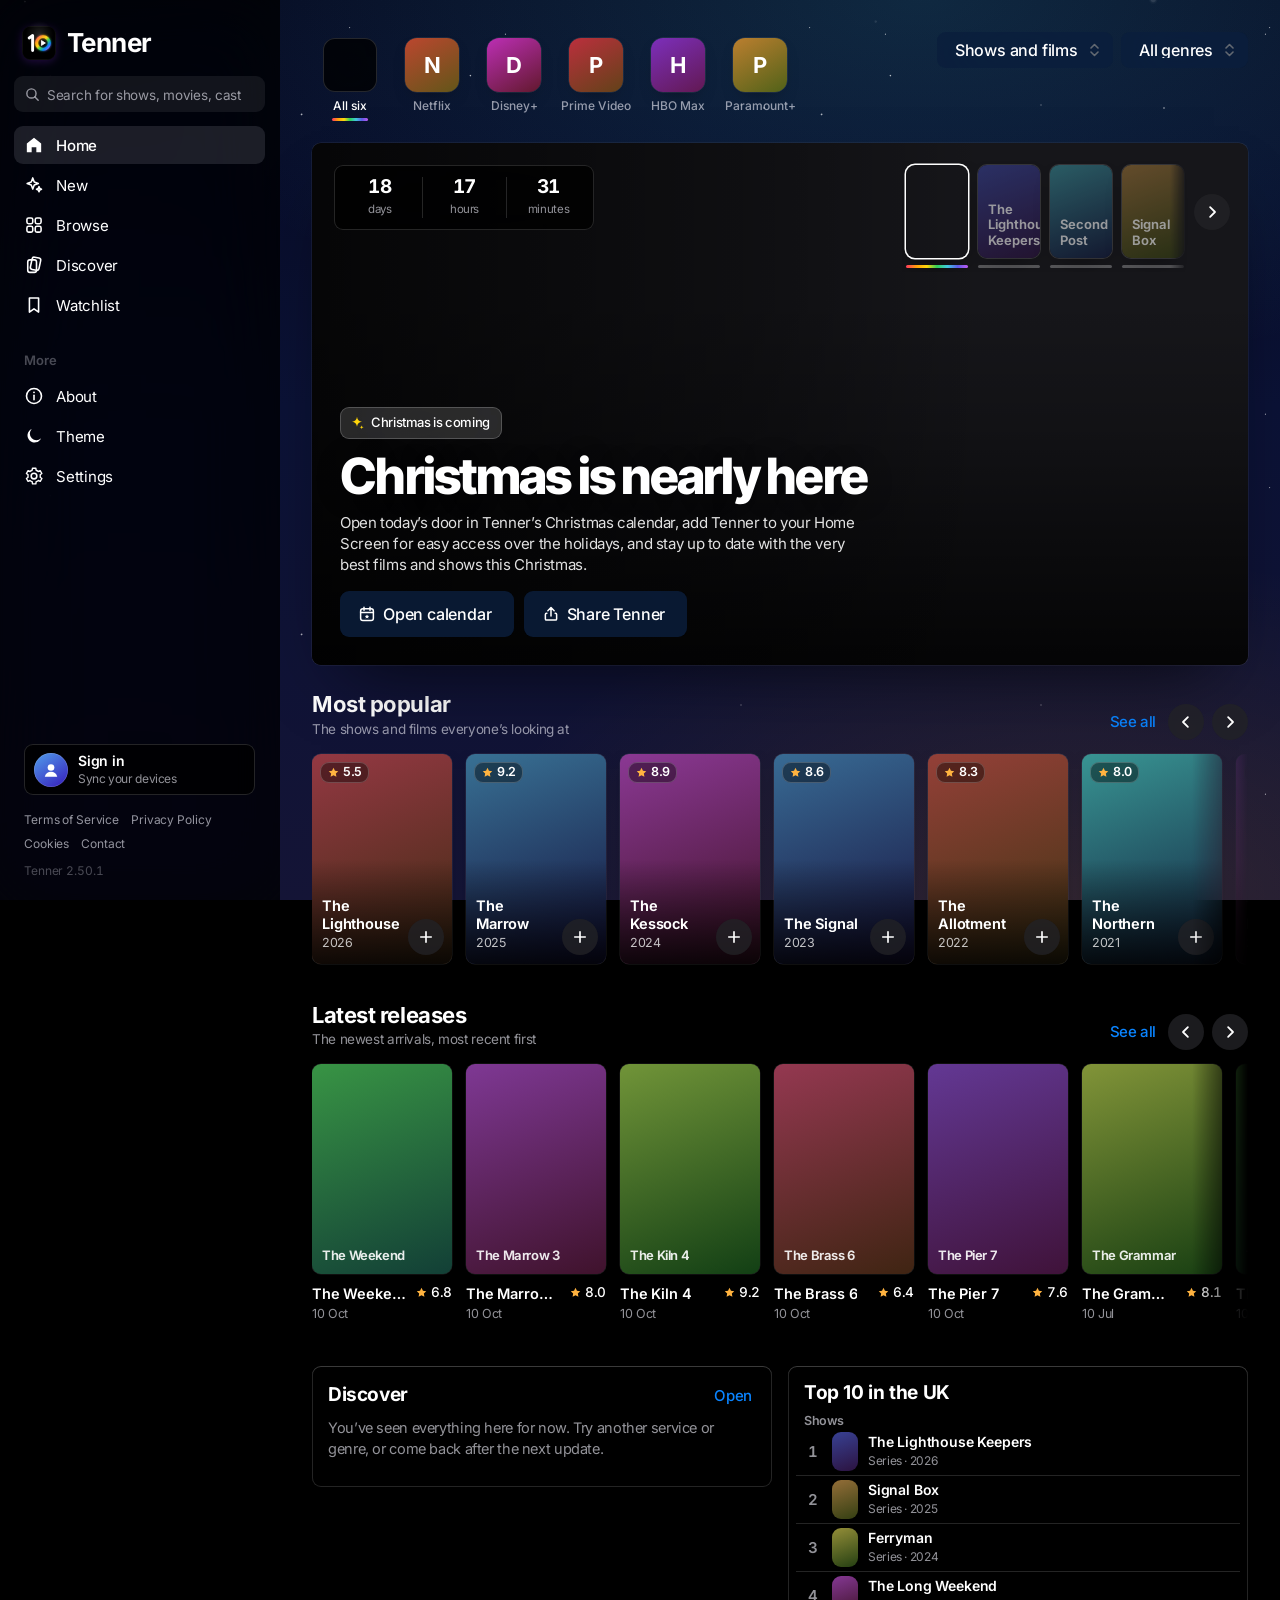
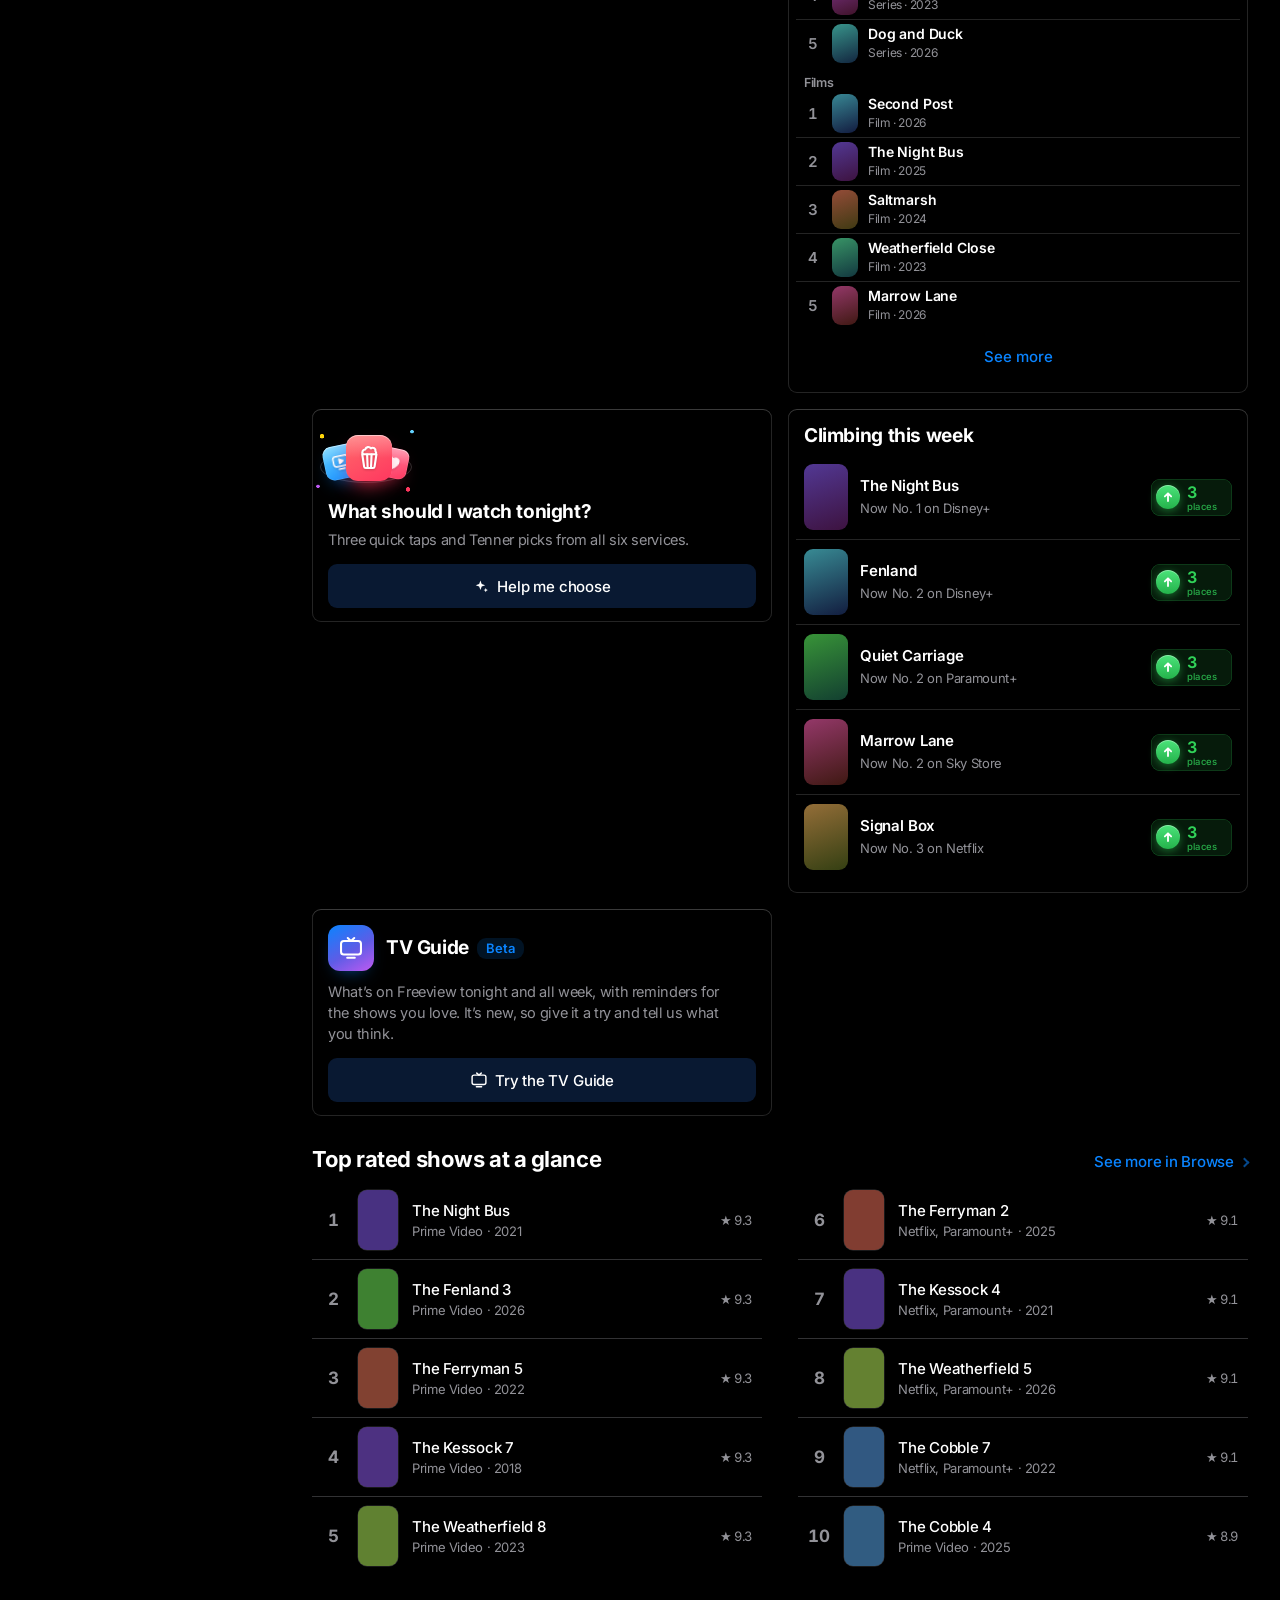
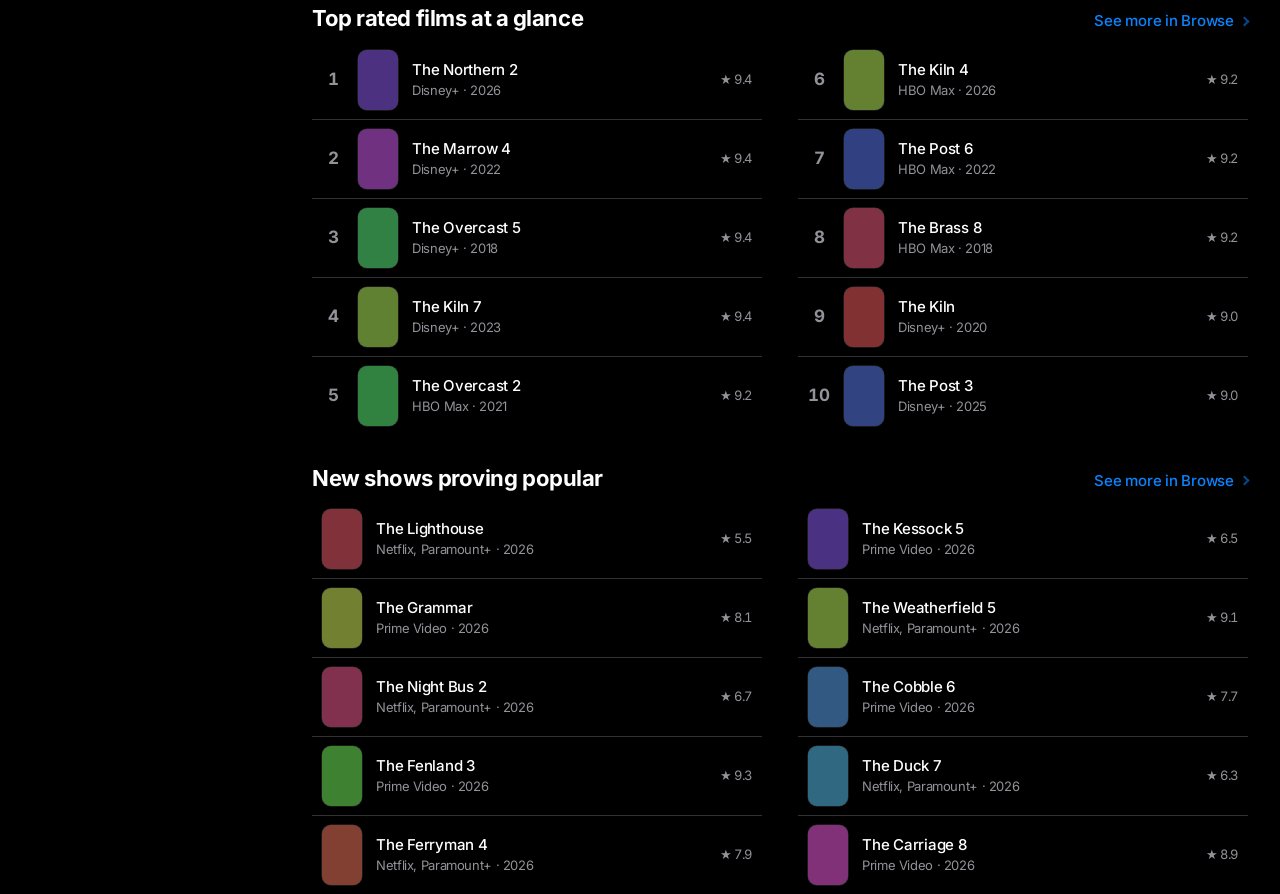
==== commit 295c092a: "New: the week in numbers as polished frosted tiles, each with its colour, icon and chevron (2.50.1) " ====
--- a/site/index.html
+++ b/site/index.html
@@ -42,9 +42,9 @@
   try{var t=localStorage.getItem("tenner-theme");tnTheme(t==="light"||t==="auto"?t:"dark")}catch(e){tnTheme("dark")}
   try{if(!(JSON.parse(localStorage.getItem("tenner-settings")||"{}").anim)||matchMedia("(prefers-reduced-motion: reduce)").matches)document.documentElement.classList.add("still")}catch(e){document.documentElement.classList.add("still")}
   addEventListener("pagereveal",function(e){if(e.viewTransition&&document.documentElement.classList.contains("still")){e.viewTransition.ready.catch(function(){});e.viewTransition.skipTransition()}});</script>
-  <link rel="stylesheet" href="styles.css?v=2.50.0">
-  <link rel="stylesheet" href="home.css?v=2.50.0">
-  <link rel="stylesheet" href="advent.css?v=2.50.0">
+  <link rel="stylesheet" href="styles.css?v=2.50.1">
+  <link rel="stylesheet" href="home.css?v=2.50.1">
+  <link rel="stylesheet" href="advent.css?v=2.50.1">
 </head>
 <body class="home">
   <a class="skip" href="#main">Skip to the page</a>
@@ -90,7 +90,7 @@
       <a class="side-link" href="legal.html#privacy">Privacy Policy</a>
       <a class="side-link" href="legal.html#cookies">Cookies</a>
       <a class="side-link" href="contact.html">Contact</a>
-      <span class="side-ver">Tenner 2.50.0</span>
+      <span class="side-ver">Tenner 2.50.1</span>
     </div>
   </div>
 
@@ -125,12 +125,12 @@
 
   <div id="toast" class="toast" role="status" aria-live="polite" hidden></div>
 
-  <script src="shell.js?v=2.50.0" defer></script>
-  <script src="links.js?v=2.50.0" defer></script>
-  <script src="sheet.js?v=2.50.0" defer></script>
-  <script src="person.js?v=2.50.0" defer></script>
-  <script src="tonight.js?v=2.50.0" defer></script>
-  <script src="advent.js?v=2.50.0" defer></script>
-  <script src="home.js?v=2.50.0" defer></script>
+  <script src="shell.js?v=2.50.1" defer></script>
+  <script src="links.js?v=2.50.1" defer></script>
+  <script src="sheet.js?v=2.50.1" defer></script>
+  <script src="person.js?v=2.50.1" defer></script>
+  <script src="tonight.js?v=2.50.1" defer></script>
+  <script src="advent.js?v=2.50.1" defer></script>
+  <script src="home.js?v=2.50.1" defer></script>
 </body>
 </html>
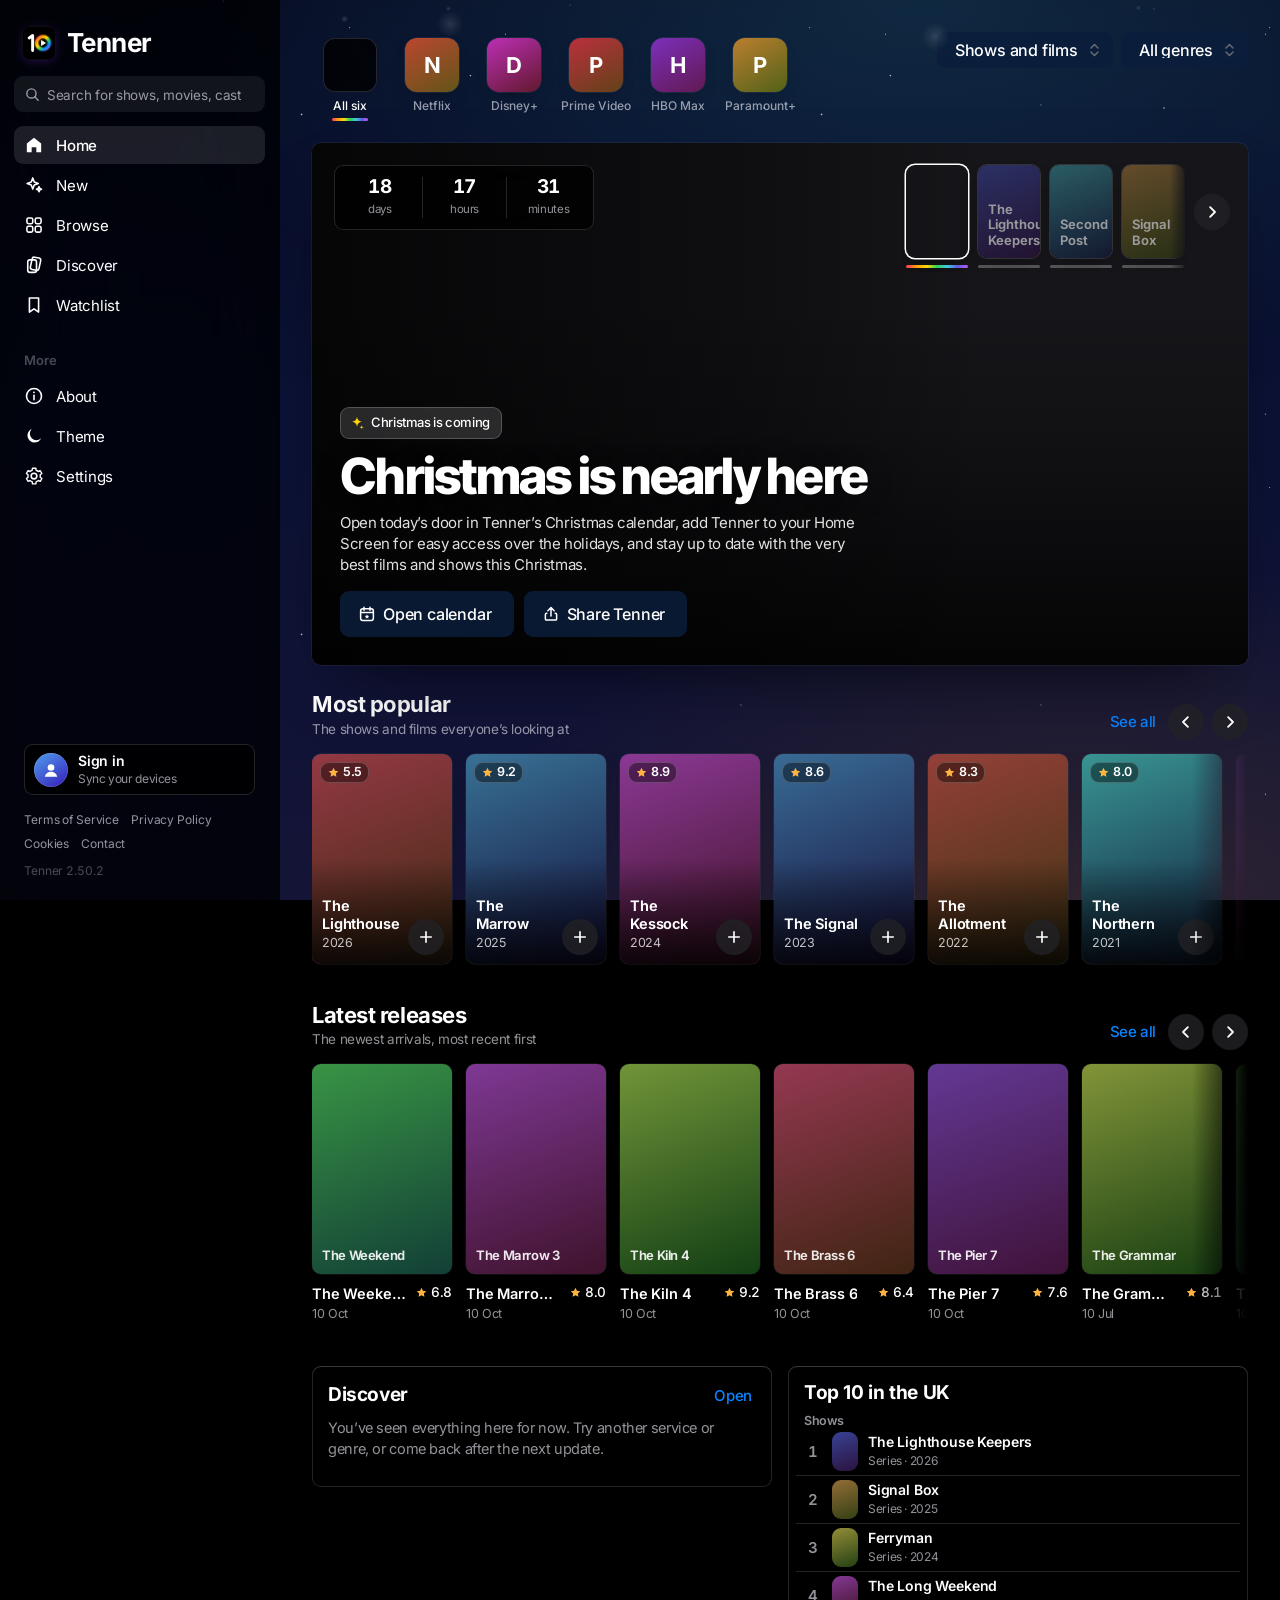
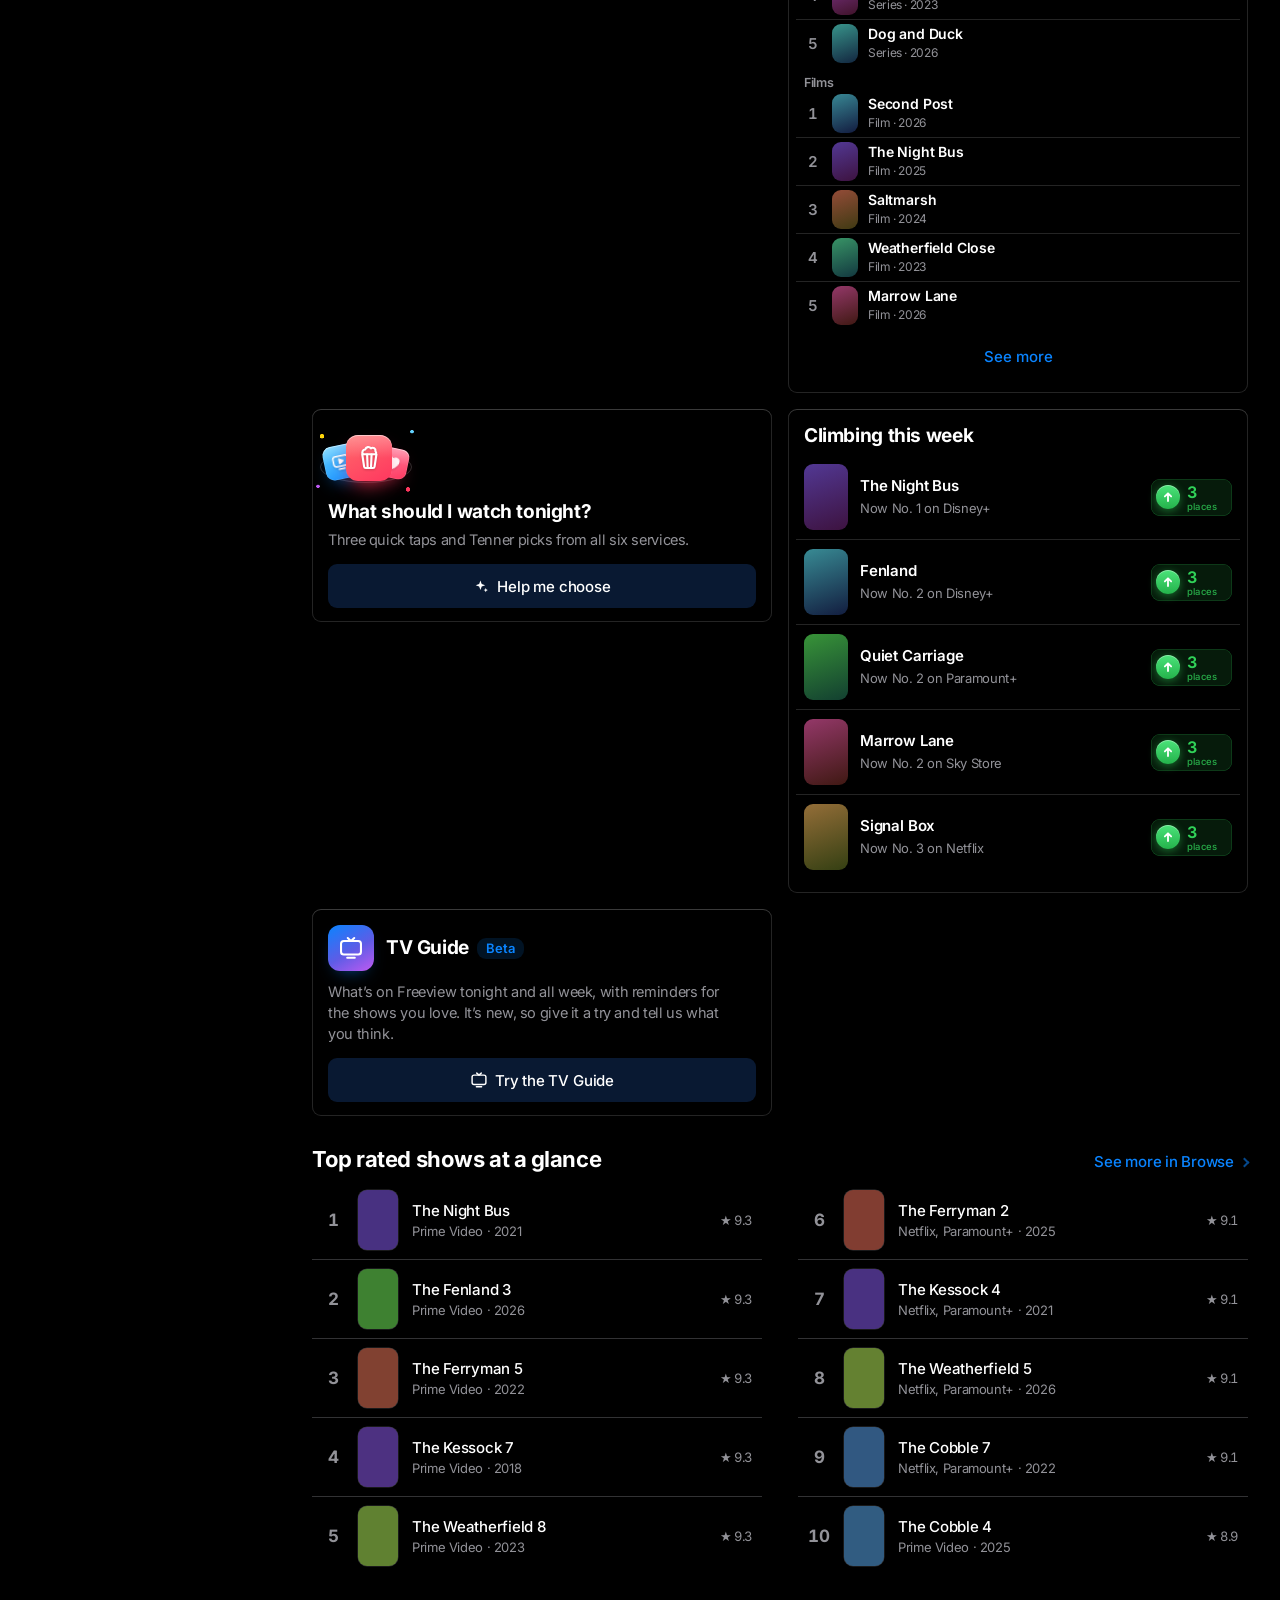
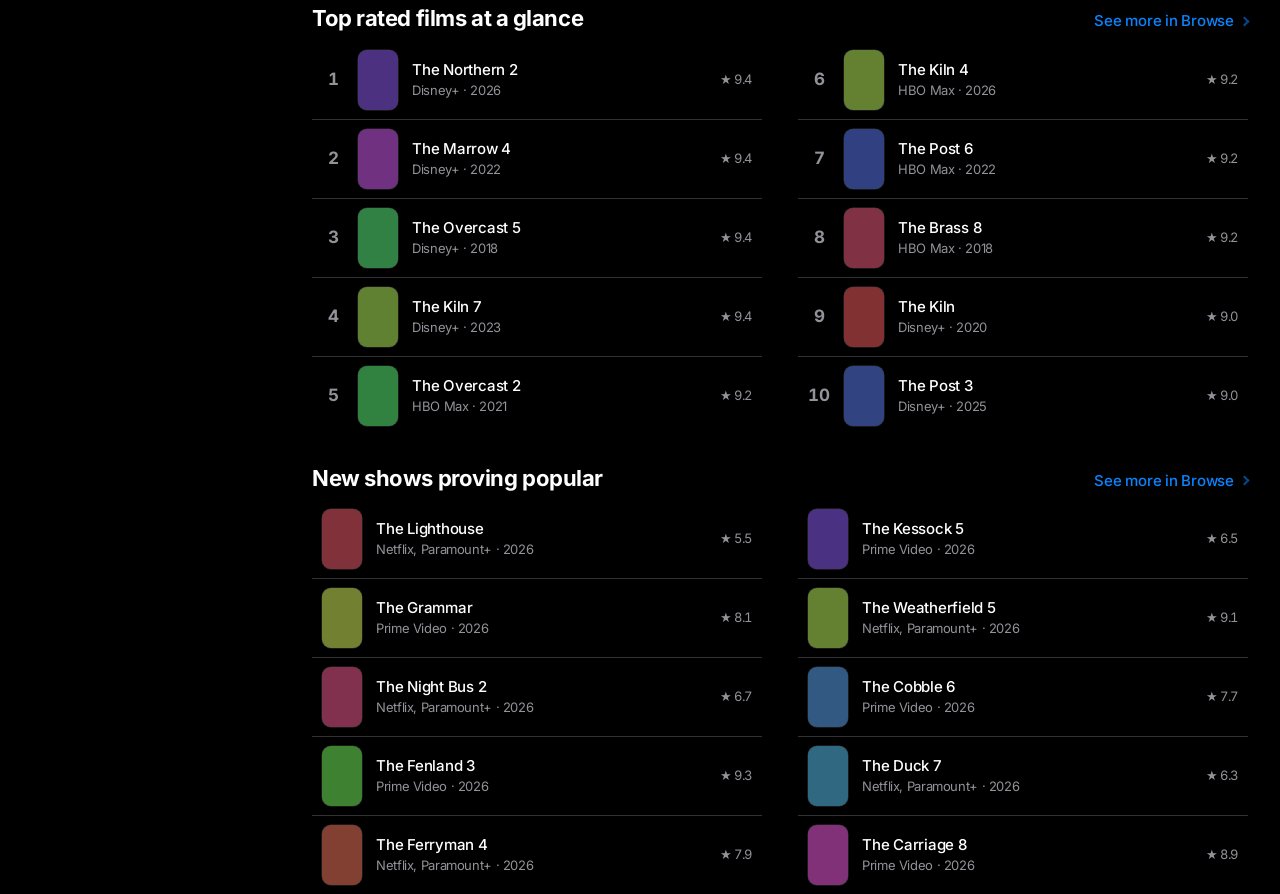
==== commit 34b9b562: "Section subtitles always sit under their heading, never beside it: New, the chosen day, and Browse's" ====
--- a/site/index.html
+++ b/site/index.html
@@ -42,9 +42,9 @@
   try{var t=localStorage.getItem("tenner-theme");tnTheme(t==="light"||t==="auto"?t:"dark")}catch(e){tnTheme("dark")}
   try{if(!(JSON.parse(localStorage.getItem("tenner-settings")||"{}").anim)||matchMedia("(prefers-reduced-motion: reduce)").matches)document.documentElement.classList.add("still")}catch(e){document.documentElement.classList.add("still")}
   addEventListener("pagereveal",function(e){if(e.viewTransition&&document.documentElement.classList.contains("still")){e.viewTransition.ready.catch(function(){});e.viewTransition.skipTransition()}});</script>
-  <link rel="stylesheet" href="styles.css?v=2.50.1">
-  <link rel="stylesheet" href="home.css?v=2.50.1">
-  <link rel="stylesheet" href="advent.css?v=2.50.1">
+  <link rel="stylesheet" href="styles.css?v=2.50.2">
+  <link rel="stylesheet" href="home.css?v=2.50.2">
+  <link rel="stylesheet" href="advent.css?v=2.50.2">
 </head>
 <body class="home">
   <a class="skip" href="#main">Skip to the page</a>
@@ -90,7 +90,7 @@
       <a class="side-link" href="legal.html#privacy">Privacy Policy</a>
       <a class="side-link" href="legal.html#cookies">Cookies</a>
       <a class="side-link" href="contact.html">Contact</a>
-      <span class="side-ver">Tenner 2.50.1</span>
+      <span class="side-ver">Tenner 2.50.2</span>
     </div>
   </div>
 
@@ -125,12 +125,12 @@
 
   <div id="toast" class="toast" role="status" aria-live="polite" hidden></div>
 
-  <script src="shell.js?v=2.50.1" defer></script>
-  <script src="links.js?v=2.50.1" defer></script>
-  <script src="sheet.js?v=2.50.1" defer></script>
-  <script src="person.js?v=2.50.1" defer></script>
-  <script src="tonight.js?v=2.50.1" defer></script>
-  <script src="advent.js?v=2.50.1" defer></script>
-  <script src="home.js?v=2.50.1" defer></script>
+  <script src="shell.js?v=2.50.2" defer></script>
+  <script src="links.js?v=2.50.2" defer></script>
+  <script src="sheet.js?v=2.50.2" defer></script>
+  <script src="person.js?v=2.50.2" defer></script>
+  <script src="tonight.js?v=2.50.2" defer></script>
+  <script src="advent.js?v=2.50.2" defer></script>
+  <script src="home.js?v=2.50.2" defer></script>
 </body>
 </html>
--- a/site/styles.css
+++ b/site/styles.css
@@ -579,9 +579,11 @@
 /* Watchlist rows: where it's included, then remove */
 /* This Week */
 .wk { margin-top: 22px; }
-.wk-hd { display: flex; flex-wrap: wrap; align-items: baseline; gap: 4px 14px; margin-bottom: 12px; }
-.wk-hd .row-h { margin: 0; }
-.wk-hd p { margin: 0; color: var(--label2); font-size: 14px; }
+.wk-hd { display: grid; grid-template-columns: minmax(0, 1fr) auto; align-items: center; column-gap: 14px; margin-bottom: 12px; }
+.wk-hd .row-h { margin: 0; grid-column: 1; }
+/* a section's line of explanation always sits under its heading, never beside it; any control sits on the right */
+.wk-hd p { grid-column: 1; margin: 3px 0 0; color: var(--label2); font-size: 14px; }
+.wk-hd > :not(.row-h, p) { grid-column: 2; grid-row: 1 / span 2; }
 .wl-go { color: var(--accent); font-weight: 600; }
 /* Watchlist: the homepage's chart list (.cl), with where it's streaming and a quiet remove button on each row */
 .wl-hd { margin-top: 22px; }
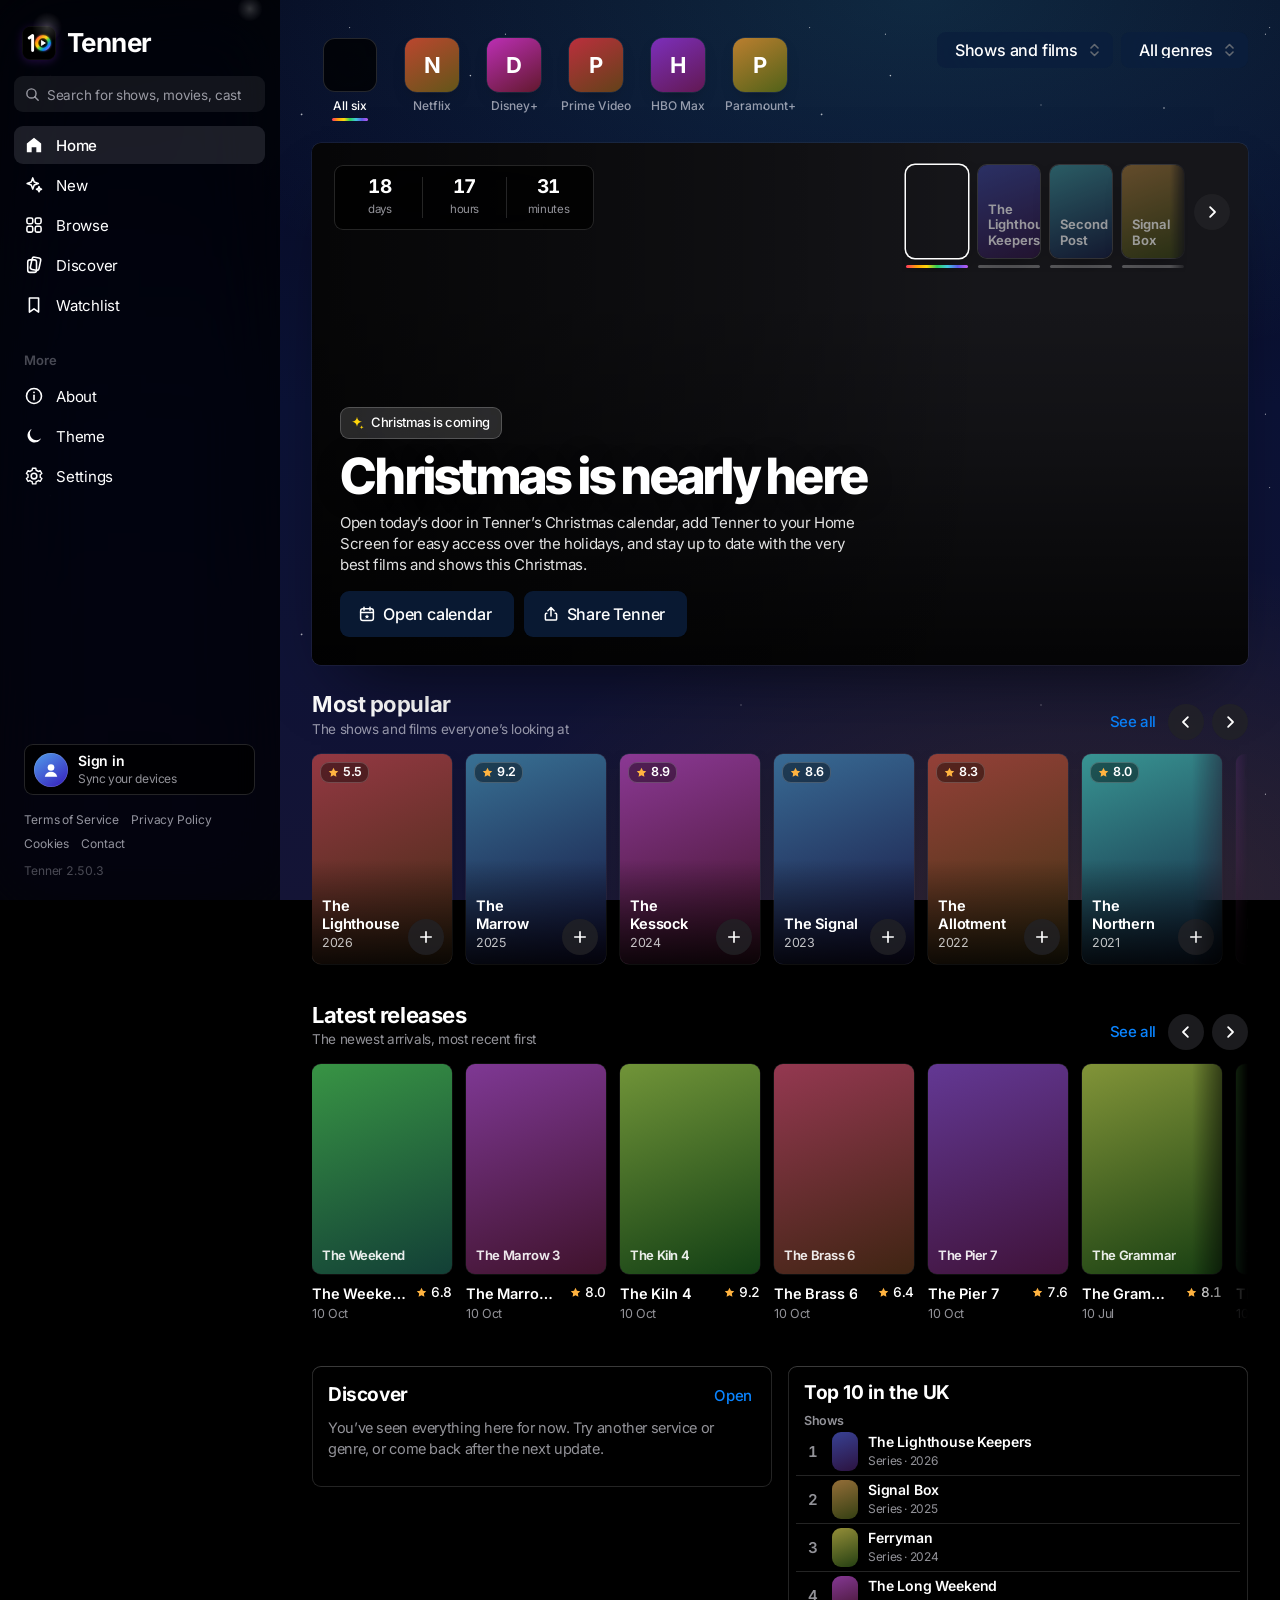
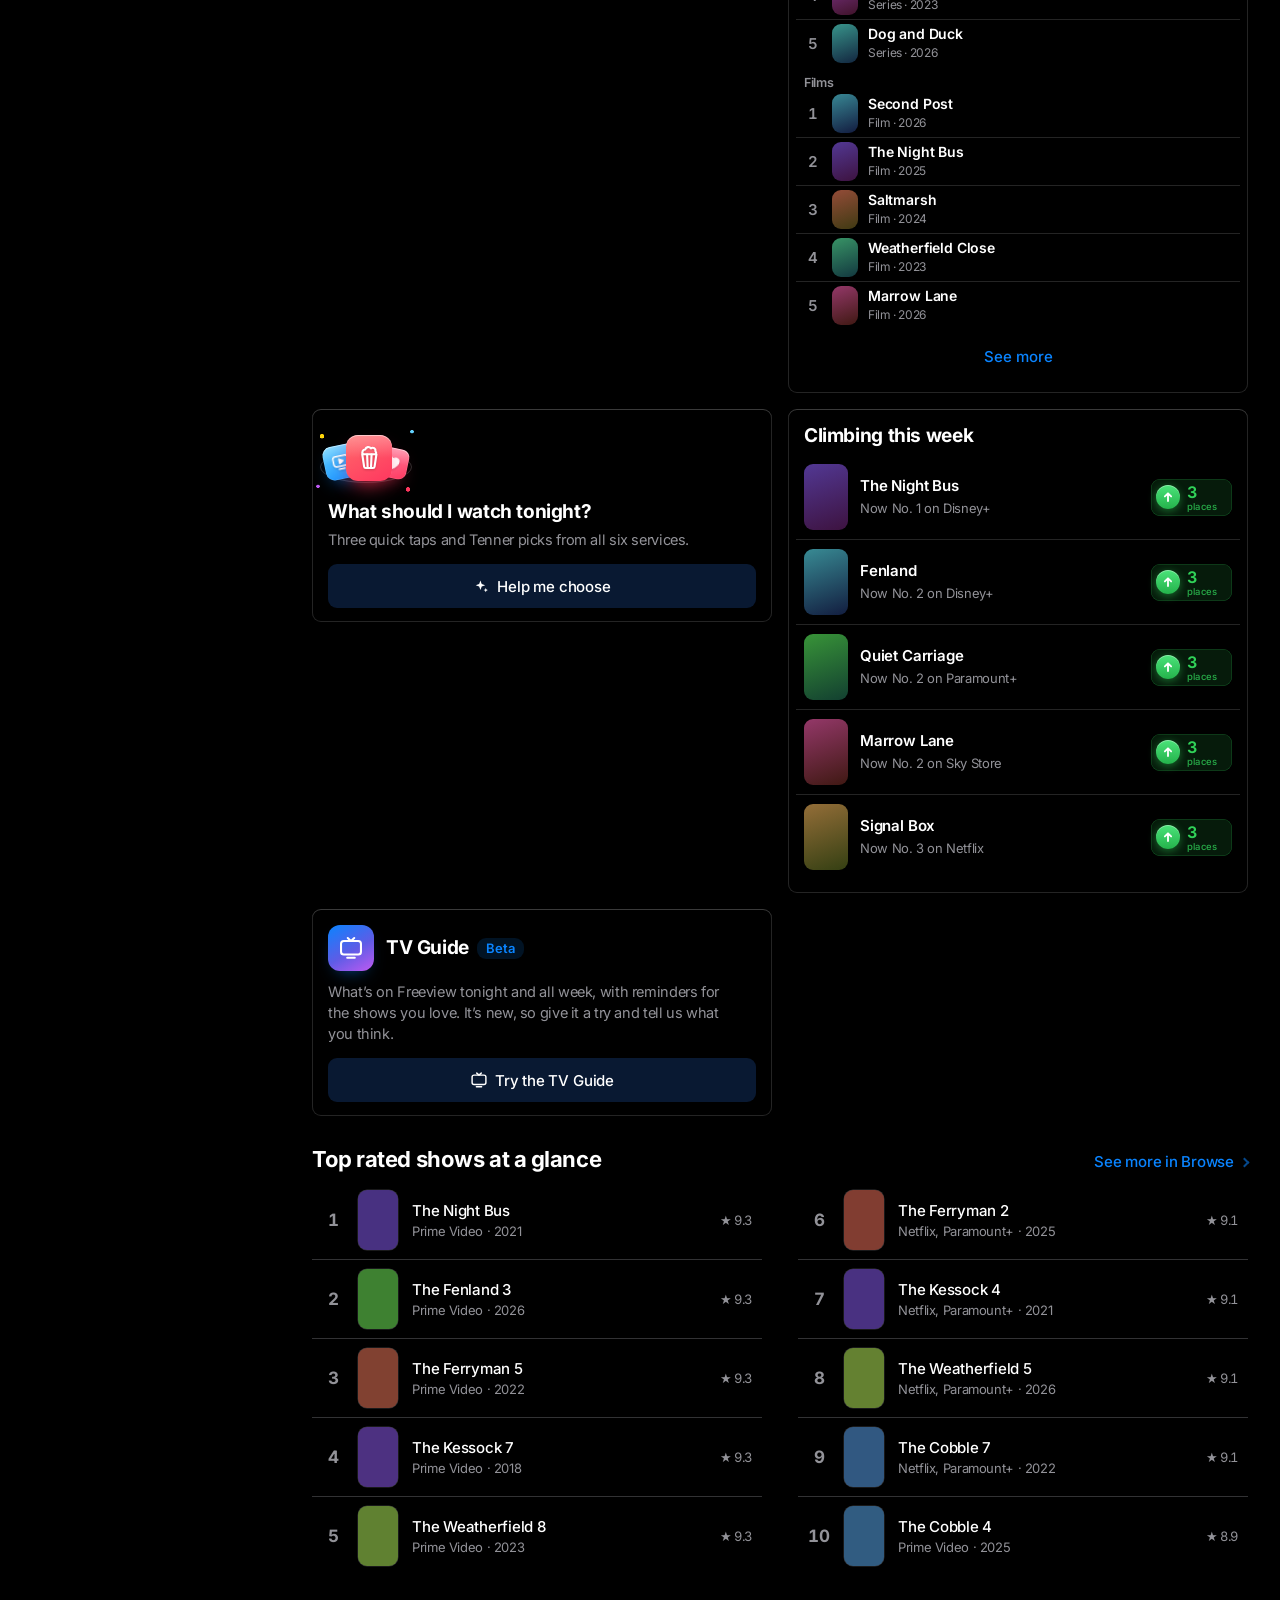
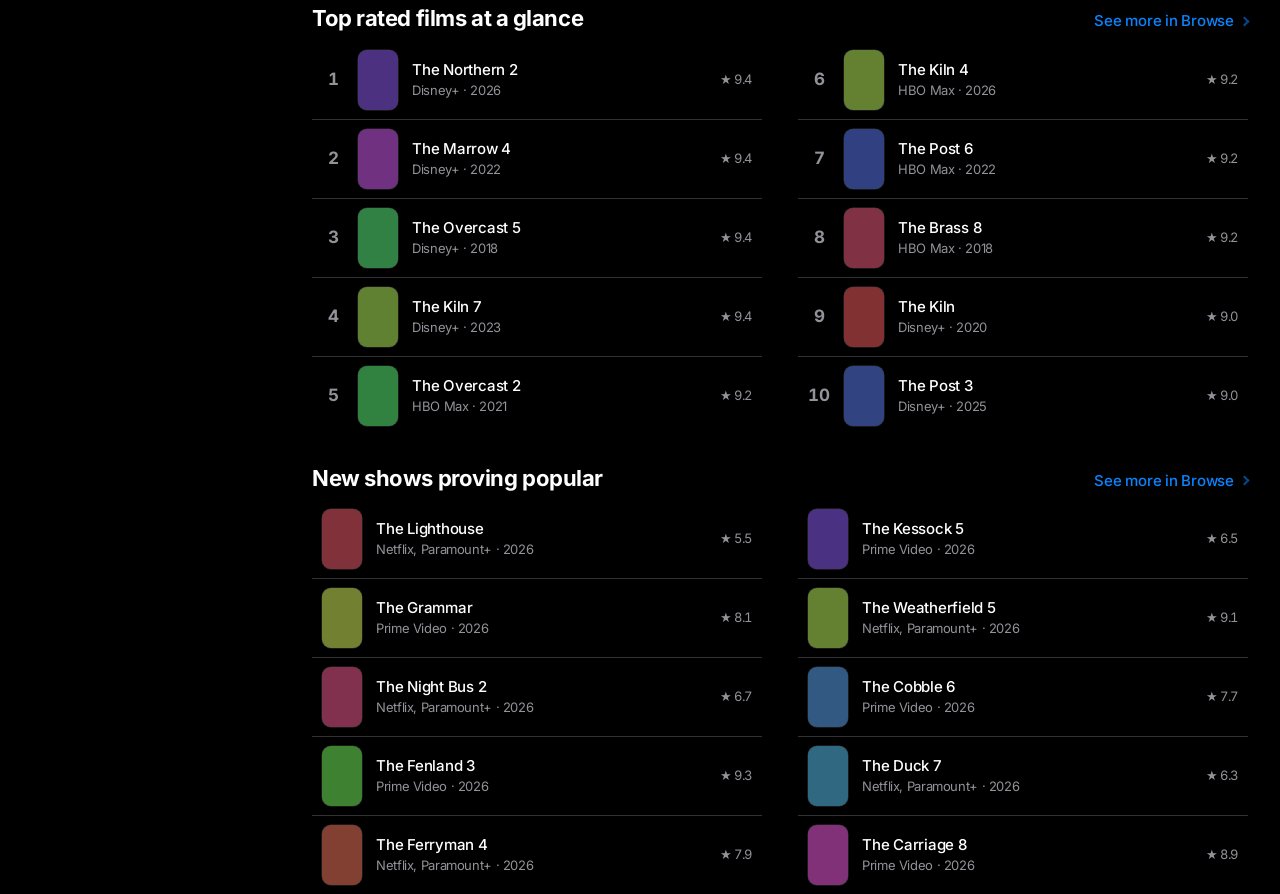
==== commit be291669: "Title links find more titles and look after themselves (2.50.3) - Wikidata is now searched by each t" ====
--- a/site/index.html
+++ b/site/index.html
@@ -42,9 +42,9 @@
   try{var t=localStorage.getItem("tenner-theme");tnTheme(t==="light"||t==="auto"?t:"dark")}catch(e){tnTheme("dark")}
   try{if(!(JSON.parse(localStorage.getItem("tenner-settings")||"{}").anim)||matchMedia("(prefers-reduced-motion: reduce)").matches)document.documentElement.classList.add("still")}catch(e){document.documentElement.classList.add("still")}
   addEventListener("pagereveal",function(e){if(e.viewTransition&&document.documentElement.classList.contains("still")){e.viewTransition.ready.catch(function(){});e.viewTransition.skipTransition()}});</script>
-  <link rel="stylesheet" href="styles.css?v=2.50.2">
-  <link rel="stylesheet" href="home.css?v=2.50.2">
-  <link rel="stylesheet" href="advent.css?v=2.50.2">
+  <link rel="stylesheet" href="styles.css?v=2.50.3">
+  <link rel="stylesheet" href="home.css?v=2.50.3">
+  <link rel="stylesheet" href="advent.css?v=2.50.3">
 </head>
 <body class="home">
   <a class="skip" href="#main">Skip to the page</a>
@@ -90,7 +90,7 @@
       <a class="side-link" href="legal.html#privacy">Privacy Policy</a>
       <a class="side-link" href="legal.html#cookies">Cookies</a>
       <a class="side-link" href="contact.html">Contact</a>
-      <span class="side-ver">Tenner 2.50.2</span>
+      <span class="side-ver">Tenner 2.50.3</span>
     </div>
   </div>
 
@@ -125,12 +125,12 @@
 
   <div id="toast" class="toast" role="status" aria-live="polite" hidden></div>
 
-  <script src="shell.js?v=2.50.2" defer></script>
-  <script src="links.js?v=2.50.2" defer></script>
-  <script src="sheet.js?v=2.50.2" defer></script>
-  <script src="person.js?v=2.50.2" defer></script>
-  <script src="tonight.js?v=2.50.2" defer></script>
-  <script src="advent.js?v=2.50.2" defer></script>
-  <script src="home.js?v=2.50.2" defer></script>
+  <script src="shell.js?v=2.50.3" defer></script>
+  <script src="links.js?v=2.50.3" defer></script>
+  <script src="sheet.js?v=2.50.3" defer></script>
+  <script src="person.js?v=2.50.3" defer></script>
+  <script src="tonight.js?v=2.50.3" defer></script>
+  <script src="advent.js?v=2.50.3" defer></script>
+  <script src="home.js?v=2.50.3" defer></script>
 </body>
 </html>
